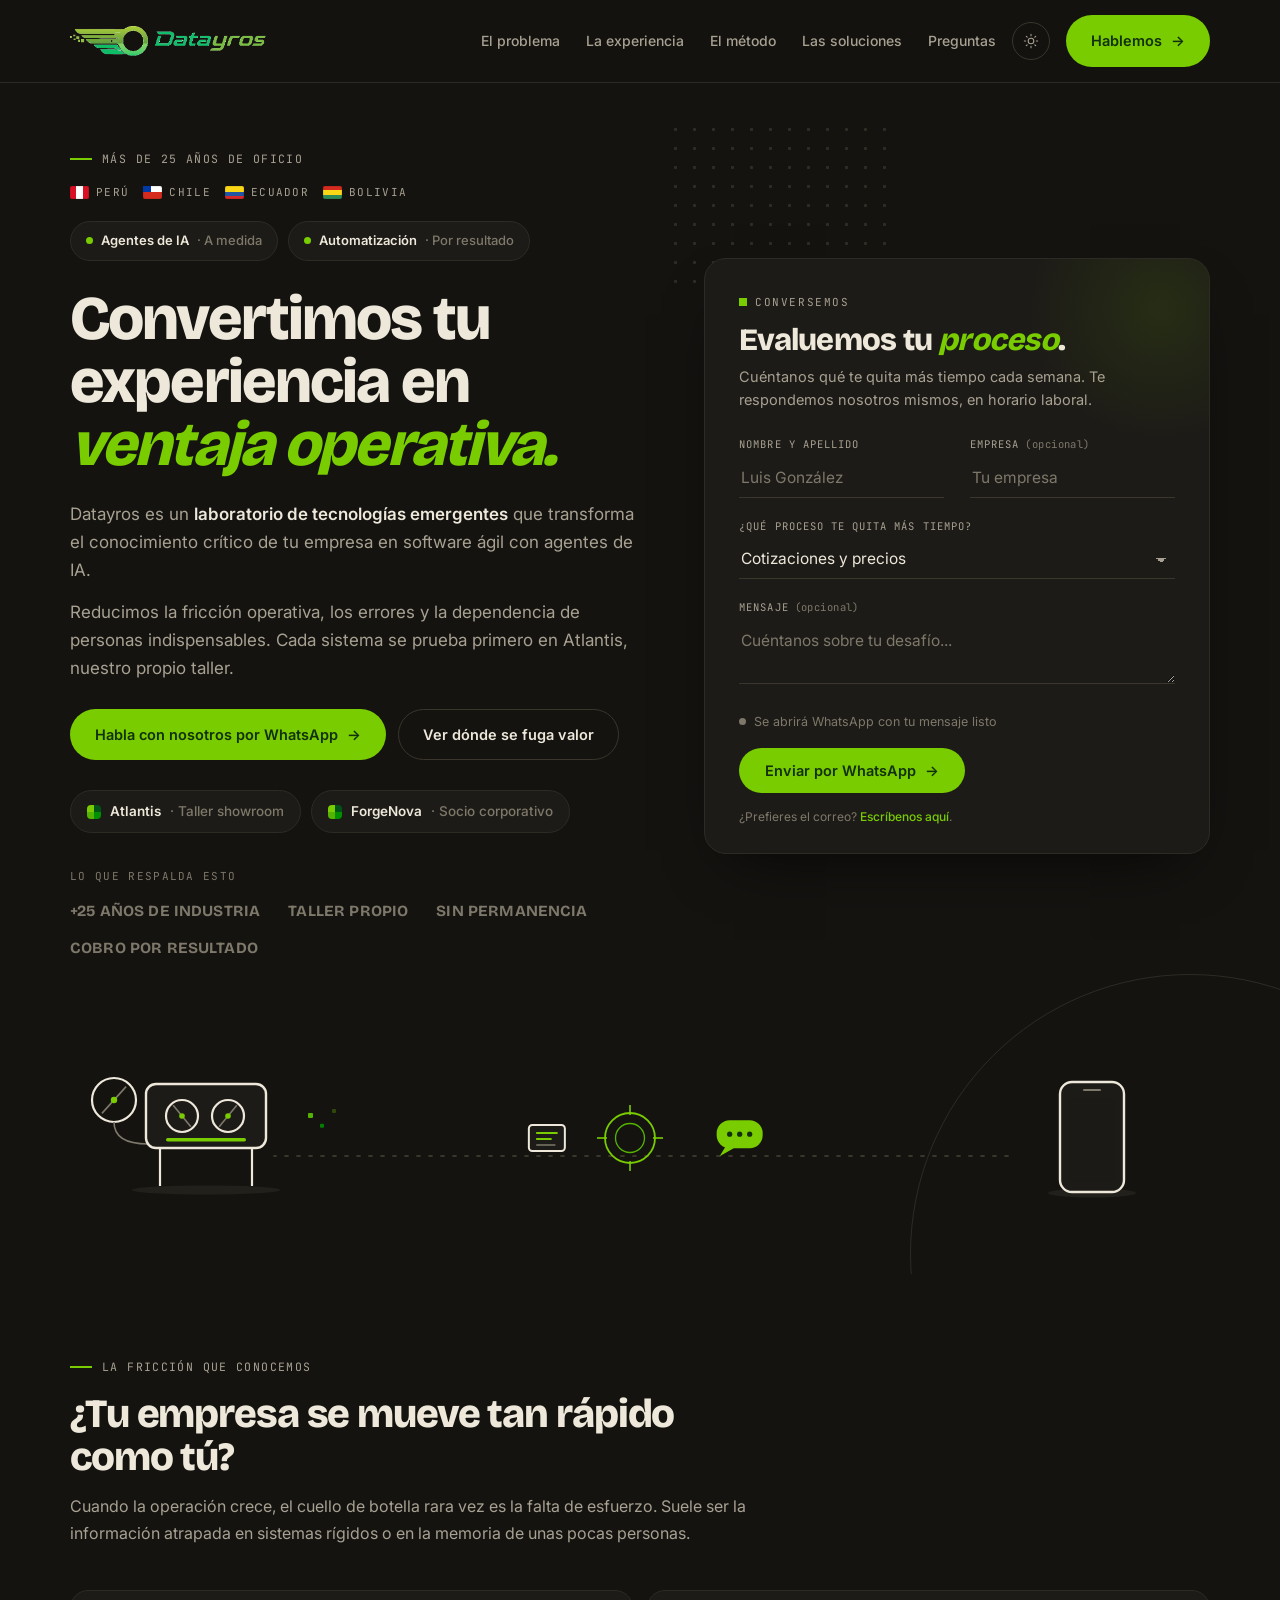
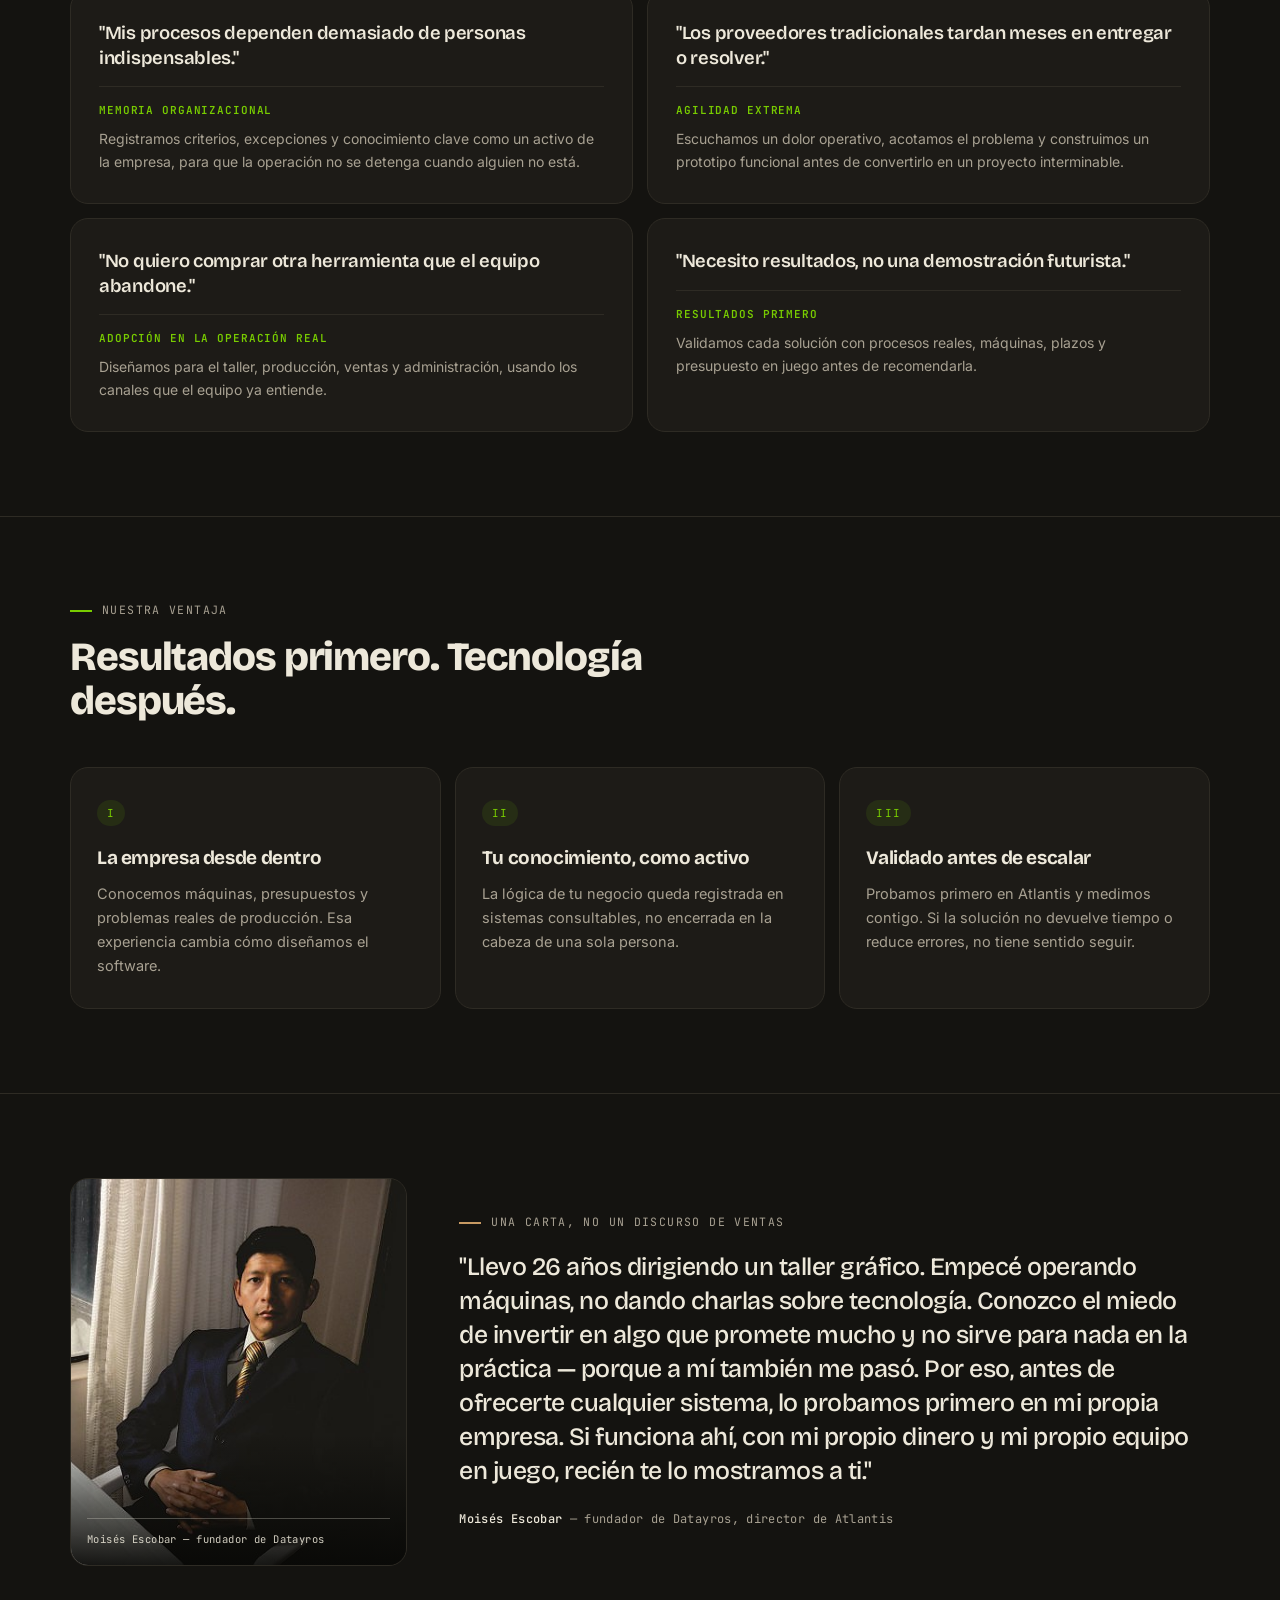
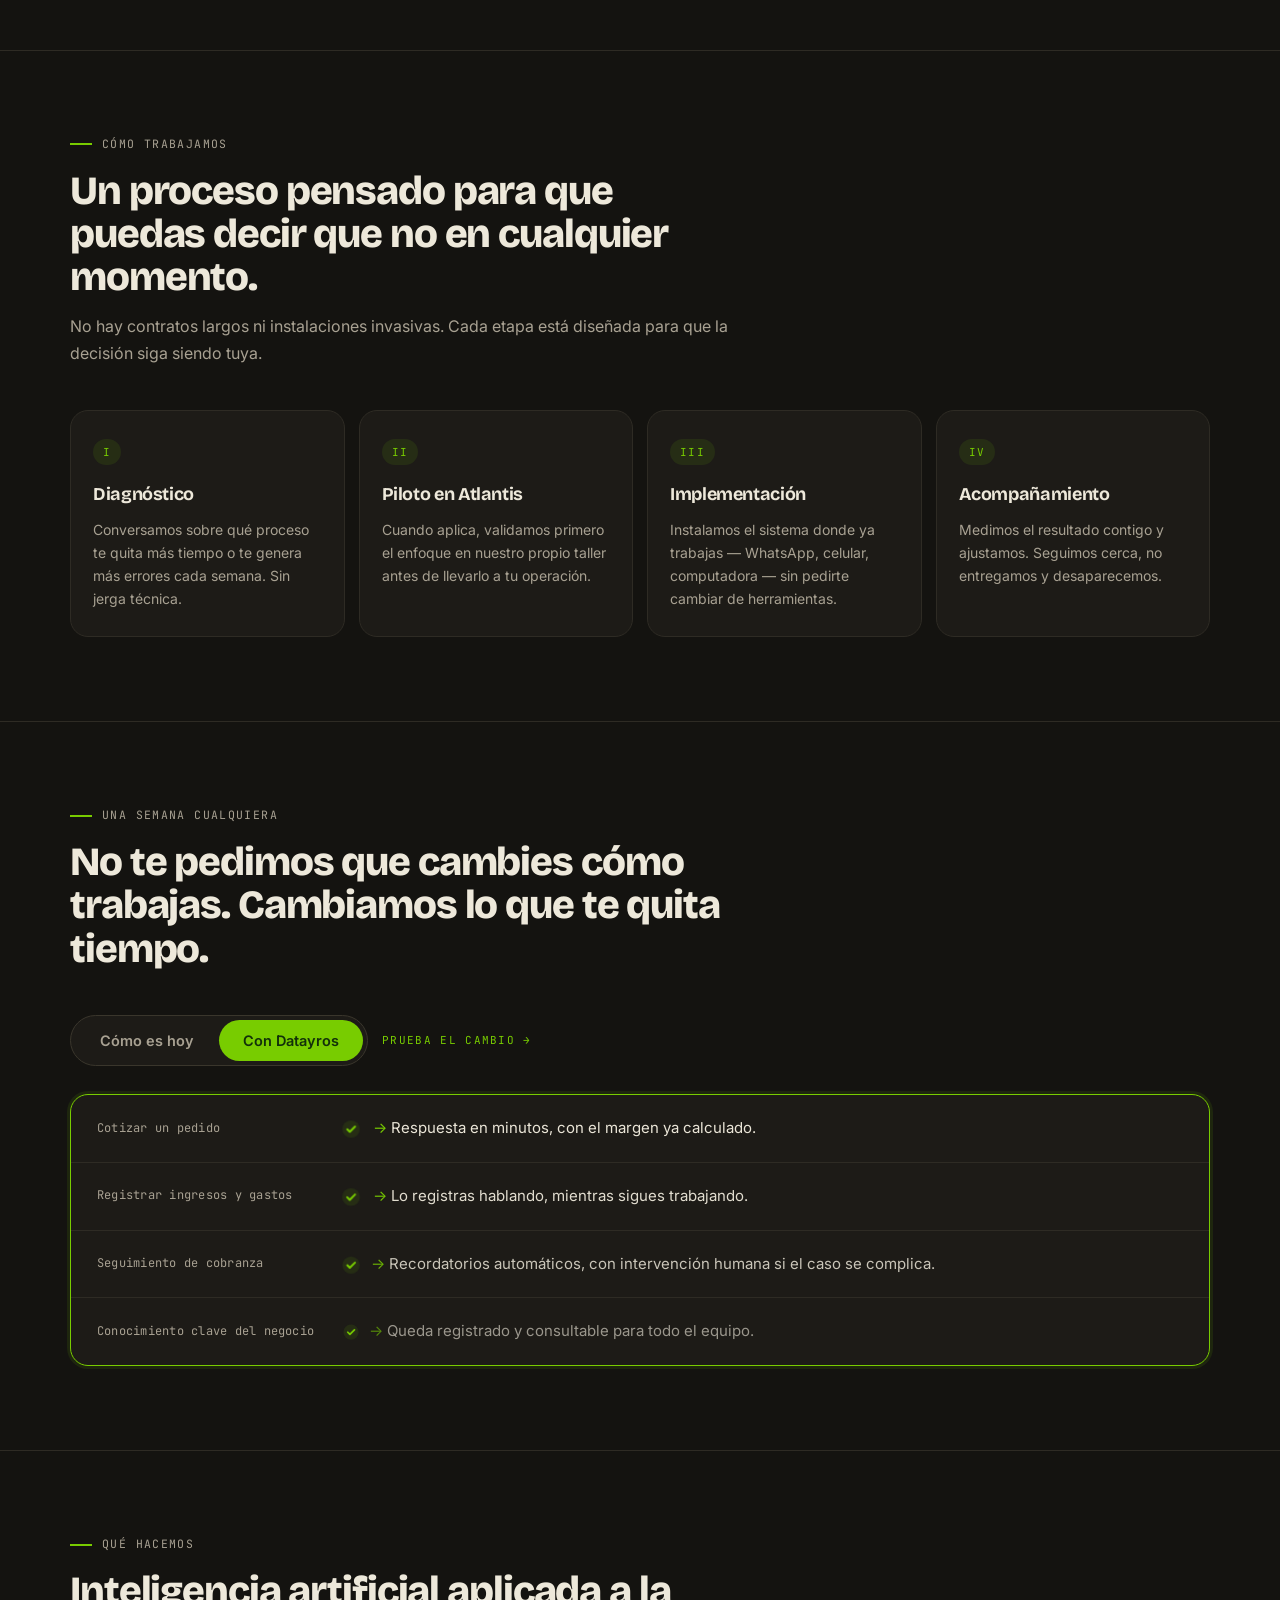
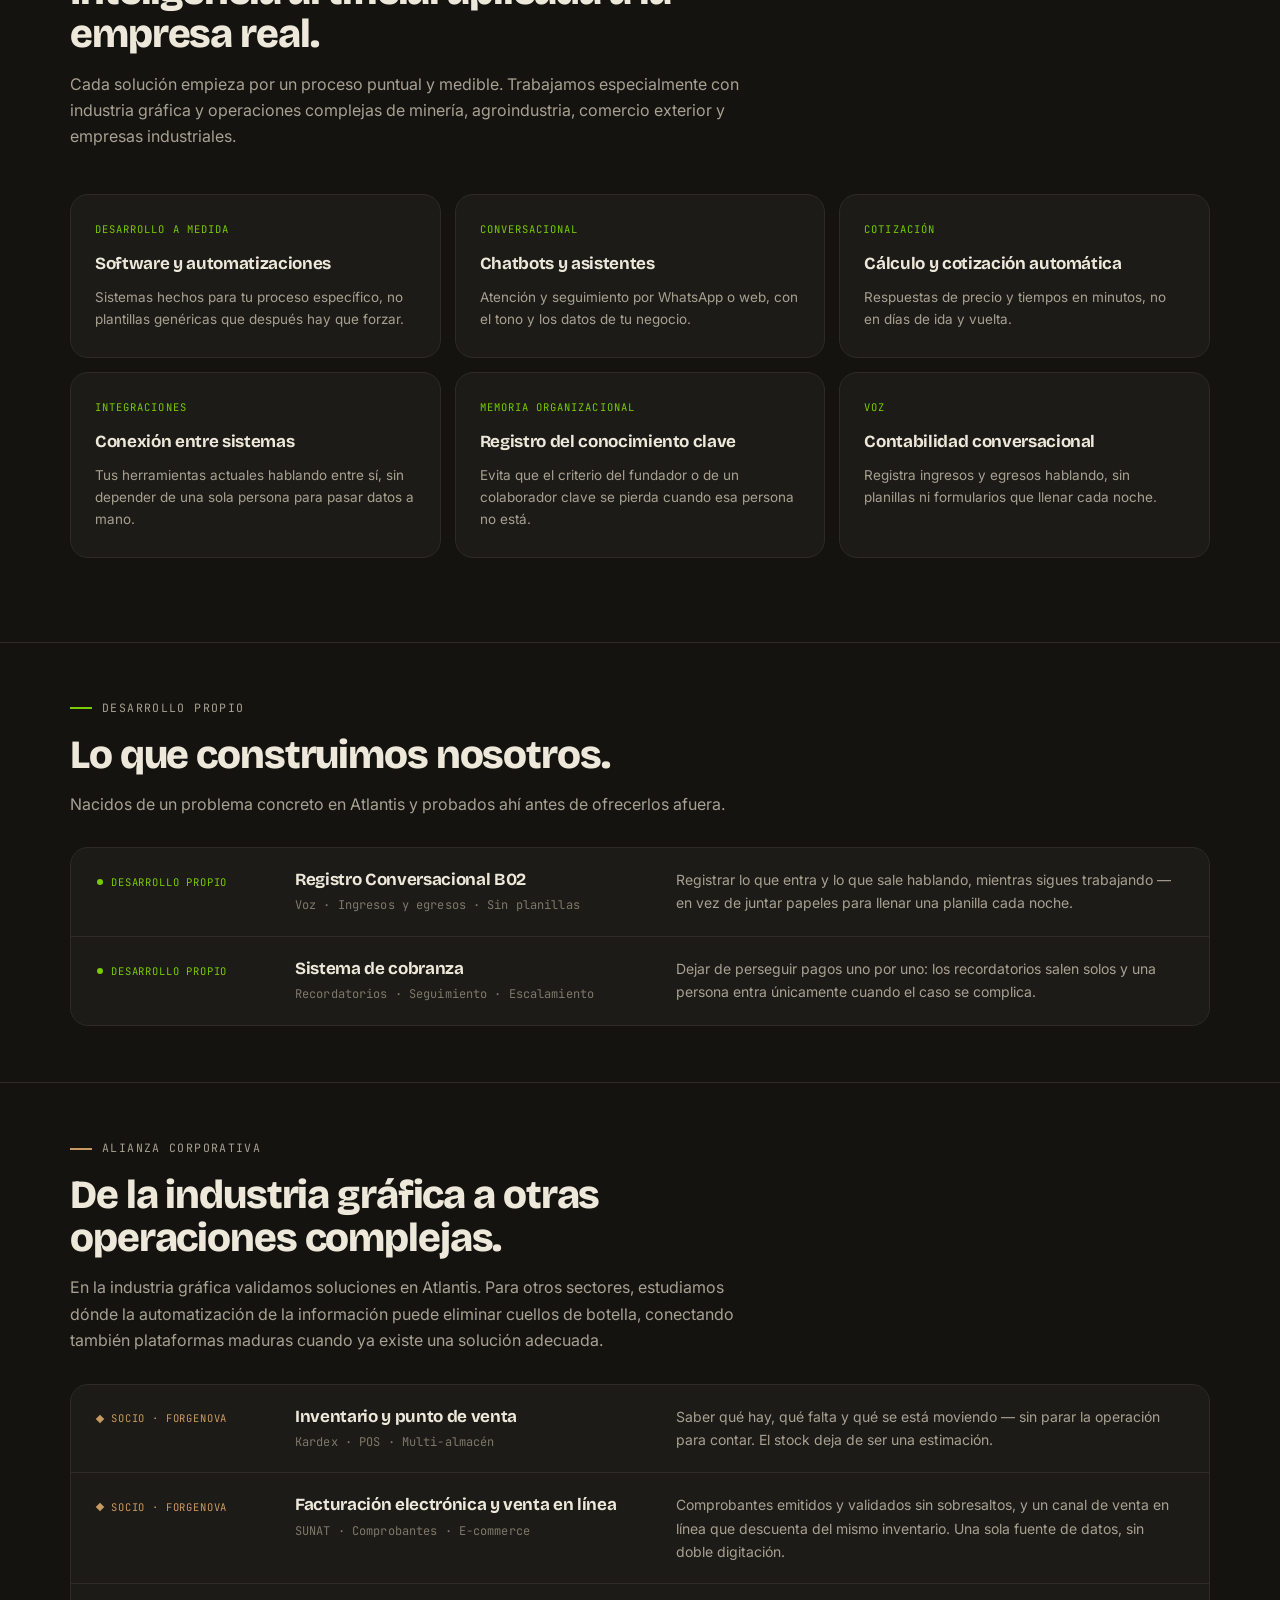
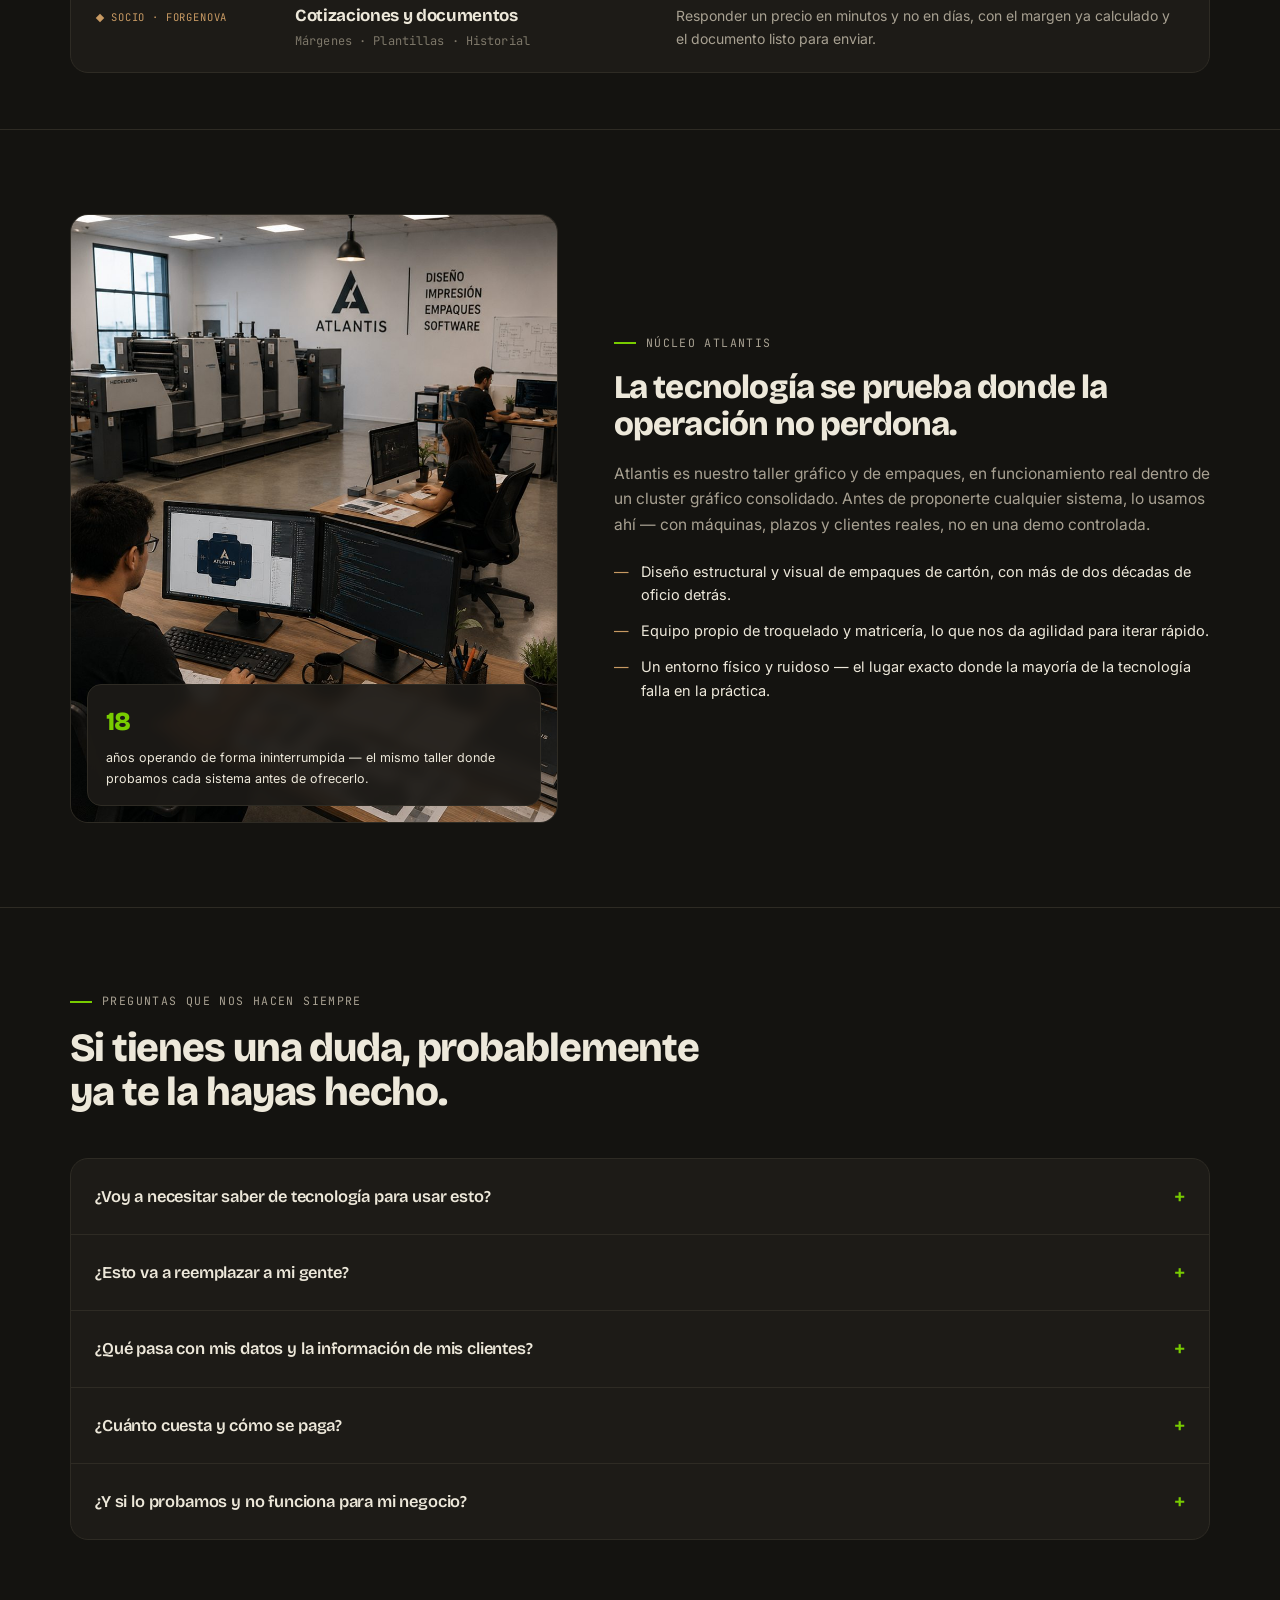
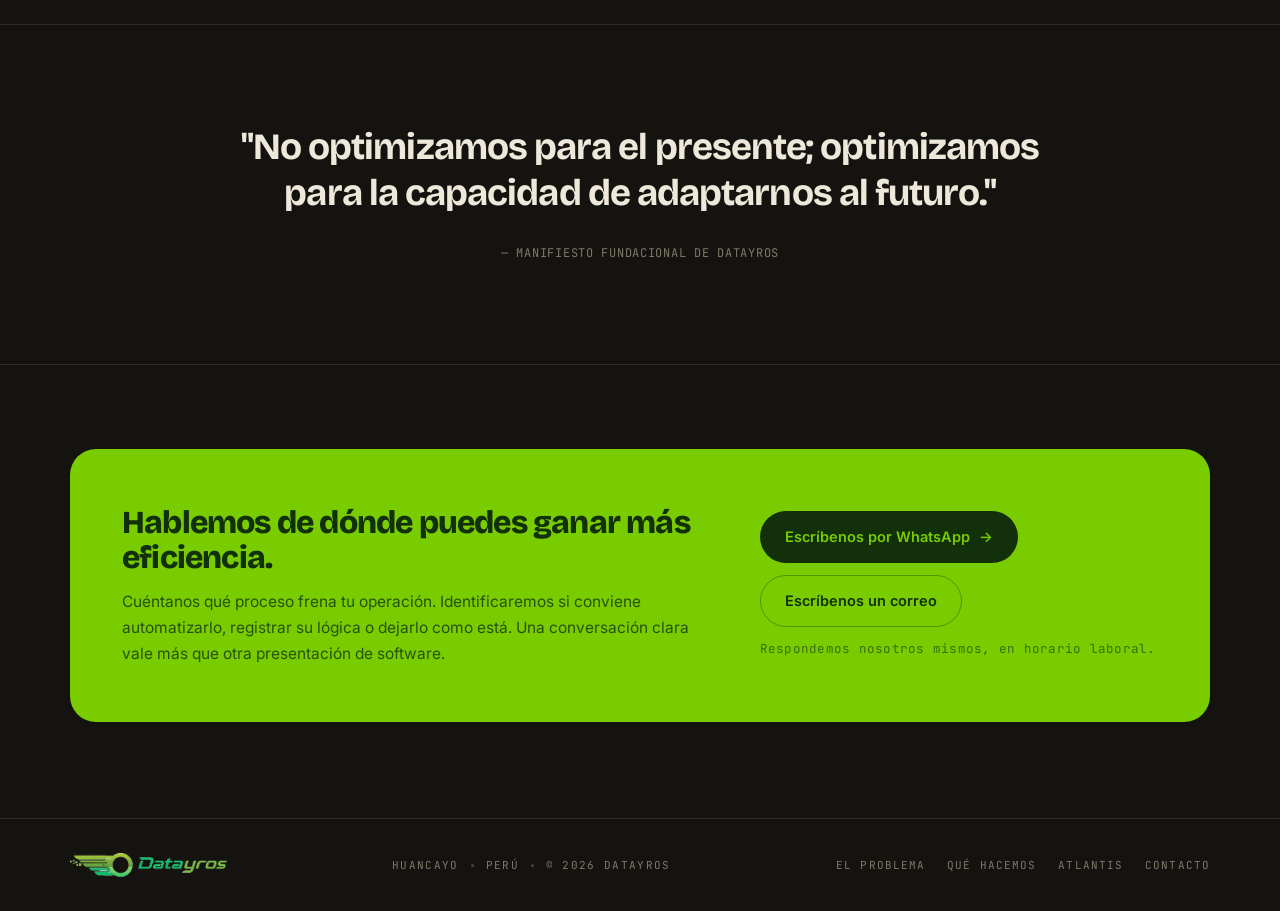
==== index.html @ cc4a09af "banderas" ====
<!DOCTYPE html>
<html lang="es">
<head>
<meta charset="utf-8">
<meta name="viewport" content="width=device-width, initial-scale=1">
<title>Datayros — Laboratorio de tecnologías emergentes</title>
<meta name="description" content="Datayros transforma la experiencia operativa de empresas industriales en software ágil con agentes de IA, probado primero en Atlantis.">
<!-- TODO: reemplaza https://datayros.com por tu dominio real (aquí, en robots.txt y en sitemap.xml). -->
<link rel="canonical" href="https://datayros.com/">

<!-- Open Graph — así se ve el enlace al compartirlo en WhatsApp, LinkedIn o X. -->
<meta property="og:type" content="website">
<meta property="og:site_name" content="Datayros">
<meta property="og:locale" content="es_PE">
<meta property="og:title" content="Datayros — Laboratorio de tecnologías emergentes">
<meta property="og:description" content="Convertimos la experiencia de tu empresa en sistemas ágiles que reducen fricción, errores y dependencia de personas indispensables.">
<meta property="og:url" content="https://datayros.com/">
<meta property="og:image" content="https://datayros.com/img/og-image.png">
<meta property="og:image:width" content="1200">
<meta property="og:image:height" content="630">
<meta property="og:image:alt" content="Datayros — laboratorio de tecnologías emergentes">
<meta name="twitter:card" content="summary_large_image">
<meta name="twitter:title" content="Datayros — Laboratorio de tecnologías emergentes">
<meta name="twitter:description" content="Automatizaciones y asistentes de IA que trabajan para ti. 26 años de experiencia en la industria detrás de cada sistema.">
<meta name="twitter:image" content="https://datayros.com/img/og-image.png">

<link rel="icon" href="/img/favicon.svg" type="image/svg+xml">
<meta name="theme-color" content="#FAFAF7">

<!-- El tema se decide ANTES de pintar para que no haya un parpadeo claro
     al entrar de noche. De 19:00 a 06:59 la página va en tinta; el visitante
     puede forzar el otro tema y su elección se recuerda. -->
<script>
(function(){
  // Marca que el JS está vivo. El CSS solo esconde los bloques que va a
  // revelar si existe esta clase, así que sin JS no se pierde nada.
  document.documentElement.classList.add('js');
  try{
    var saved = localStorage.getItem('dy-theme');
    var h = new Date().getHours();
    var theme = saved || ((h >= 19 || h < 7) ? 'night' : 'day');
    if(theme === 'night') document.documentElement.setAttribute('data-theme','night');
  }catch(e){}
})();
</script>

<link rel="preconnect" href="https://fonts.googleapis.com">
<link rel="preconnect" href="https://fonts.gstatic.com" crossorigin>
<link href="https://fonts.googleapis.com/css2?family=Bricolage+Grotesque:opsz,wght@12..96,400;12..96,500;12..96,600;12..96,700;12..96,800&family=Inter:wght@400;500;600;700&family=JetBrains+Mono:wght@400;500&display=swap" rel="stylesheet">
<link rel="stylesheet" href="/css/style.css">
</head>
<body>

<nav>
  <div class="nav-inner">
    <a href="#" class="logo" aria-label="Datayros — inicio">
      <img class="logo-day" src="/img/datayros-logo-h.png" alt="Datayros" width="711" height="109">
      <img class="logo-night" src="/img/datayros-logo-h-night.png" alt="Datayros" width="711" height="109">
    </a>
    <div class="nav-right">
      <div class="nav-links">
        <a href="#entendemos">El problema</a>
        <a href="#fundador">La experiencia</a>
        <a href="#metodo">El método</a>
        <a href="#servicios">Las soluciones</a>
        <a href="#preguntas">Preguntas</a>
      </div>
      <button class="theme-toggle" id="themeToggle" type="button" aria-label="Cambiar entre tema claro y oscuro">
        <svg class="i-moon" viewBox="0 0 24 24" fill="none" stroke="currentColor" stroke-width="1.6" stroke-linecap="round" stroke-linejoin="round" aria-hidden="true"><path d="M21 12.8A9 9 0 1 1 11.2 3a7 7 0 0 0 9.8 9.8z"/></svg>
        <svg class="i-sun" viewBox="0 0 24 24" fill="none" stroke="currentColor" stroke-width="1.6" stroke-linecap="round" stroke-linejoin="round" aria-hidden="true"><circle cx="12" cy="12" r="4.2"/><path d="M12 2v2M12 20v2M4.9 4.9l1.4 1.4M17.7 17.7l1.4 1.4M2 12h2M20 12h2M4.9 19.1l1.4-1.4M17.7 6.3l1.4-1.4"/></svg>
      </button>
      <a href="#conversemos" class="btn btn-primary">Hablemos <span class="arr">→</span></a>
    </div>
  </div>
  <div class="nav-progress" id="navProgress"></div>
</nav>

<header class="hero" id="conversemos">
  <div class="bg-dots" aria-hidden="true"></div>
  <div class="bg-ring" aria-hidden="true"></div>
  <div class="wrap hero-grid">

    <div class="hero-left">
      <div class="hero-eyebrow" data-fade>
        <span class="eyebrow">Más de 25 años de oficio</span>
        <div class="country-list" aria-label="Países donde trabajamos">
          <span class="country mono"><span class="flag flag-peru" aria-hidden="true"></span>Perú</span>
          <span class="country mono"><span class="flag flag-chile" aria-hidden="true"></span>Chile</span>
          <span class="country mono"><span class="flag flag-ecuador" aria-hidden="true"></span>Ecuador</span>
          <span class="country mono"><span class="flag flag-bolivia" aria-hidden="true"></span>Bolivia</span>
        </div>
      </div>

      <div class="service-badges" data-fade>
        <span class="service-badge"><i></i>Agentes de IA <span class="muted">· A medida</span></span>
        <span class="service-badge"><i></i>Automatización <span class="muted">· Por resultado</span></span>
      </div>

      <h1 data-fade>Convertimos tu experiencia en <span class="accent">ventaja operativa.</span></h1>

      <p class="lede" data-fade>Datayros es un <b>laboratorio de tecnologías emergentes</b> que transforma el conocimiento crítico de tu empresa en software ágil con agentes de IA.</p>
      <p class="lede" data-fade>Reducimos la fricción operativa, los errores y la dependencia de personas indispensables. Cada sistema se prueba primero en Atlantis, nuestro propio taller.</p>

      <div class="hero-ctas" data-fade>
        <a href="#" class="btn btn-primary" data-whatsapp>Habla con nosotros por WhatsApp <span class="arr">→</span></a>
        <a href="#entendemos" class="btn btn-ghost">Ver dónde se fuga valor</a>
      </div>

      <div class="partner-pills" data-fade>
        <span class="partner-pill"><span class="pp-mark" aria-hidden="true"></span>Atlantis <span class="muted">· Taller showroom</span></span>
        <span class="partner-pill"><span class="pp-mark" aria-hidden="true"></span>ForgeNova <span class="muted">· Socio corporativo</span></span>
      </div>

      <div data-fade>
        <div class="trust-label mono">Lo que respalda esto</div>
        <div class="trust-row">
          <span>+25 AÑOS DE INDUSTRIA</span>
          <span>TALLER PROPIO</span>
          <span>SIN PERMANENCIA</span>
          <span>COBRO POR RESULTADO</span>
        </div>
      </div>
    </div>

    <!-- Tarjeta de conversión: el equivalente de la ficha de trabajo, ahora
         como formulario. Al enviar se abre WhatsApp con el mensaje armado —
         no hay backend que mantener ni correos que se pierdan. -->
    <div class="form-card" data-fade-card>
      <div class="form-eyebrow">Conversemos</div>
      <h2 class="form-title">Evaluemos tu <span class="accent">proceso</span>.</h2>
      <p class="form-sub">Cuéntanos qué te quita más tiempo cada semana. Te respondemos nosotros mismos, en horario laboral.</p>

      <form id="contactForm" novalidate>
        <!-- Señuelo antispam: invisible para personas, irresistible para bots. -->
        <div class="hp-field" aria-hidden="true">
          <label>No llenes este campo<input type="text" name="website" tabindex="-1" autocomplete="off"></label>
        </div>

        <div class="row-2">
          <div class="field">
            <label for="fullName">Nombre y apellido</label>
            <input type="text" id="fullName" name="fullName" placeholder="Luis González" autocomplete="name" required>
          </div>
          <div class="field">
            <label for="company">Empresa <span class="opt">(opcional)</span></label>
            <input type="text" id="company" name="company" placeholder="Tu empresa" autocomplete="organization">
          </div>
        </div>

        <div class="field">
          <label for="category">¿Qué proceso te quita más tiempo?</label>
          <select id="category" name="category">
            <option>Cotizaciones y precios</option>
            <option>Cobranza y pagos</option>
            <option>Registro de ingresos y gastos</option>
            <option>Inventario y punto de venta</option>
            <option>Facturación electrónica</option>
            <option>Atención por WhatsApp</option>
            <option>Memoria del negocio</option>
            <option>Otro proceso</option>
          </select>
        </div>

        <div class="field">
          <label for="message">Mensaje <span class="opt">(opcional)</span></label>
          <textarea id="message" name="message" rows="2" placeholder="Cuéntanos sobre tu desafío..."></textarea>
        </div>

        <div class="form-footer">
          <span class="form-status" id="formStatus">Se abrirá WhatsApp con tu mensaje listo</span>
          <button type="submit" class="submit-btn" id="submitBtn">Enviar por WhatsApp <span class="arr">→</span></button>
        </div>
      </form>

      <p class="form-note">¿Prefieres el correo? <a href="#" data-email>Escríbenos aquí</a>.
        <noscript>O directo por WhatsApp: <a href="https://wa.me/51933137048">wa.me/51933137048</a>.</noscript>
      </p>
    </div>

  </div>

  <!-- Escena de la línea: la historia del texto, contada en dibujo.
       La prensa (26 años de oficio) imprime una hoja; la hoja viaja, cruza
       la marca de registro y se convierte en un mensaje verde que llega solo
       al teléfono — el agente trabajando para ti. Sin una sola palabra.
       Es SVG puro: pesa casi nada y toma los colores del tema activo.
       Sin JavaScript queda el cuadro compuesto (hoja en camino, mensaje
       entregado); con GSAP, el ciclo corre en bucle lento. -->
  <div class="wrap">
    <div class="line-scene" id="lineScene" data-fade aria-hidden="true">
      <svg viewBox="0 0 1140 172" fill="none" xmlns="http://www.w3.org/2000/svg">

        <!-- sombras de apoyo -->
        <ellipse class="sc-shadow" cx="136" cy="164" rx="74" ry="4.5"/>
        <ellipse class="sc-shadow" cx="1022" cy="167" rx="44" ry="4.5"/>

        <!-- bobina de papel -->
        <circle class="sc-ink" cx="44" cy="74" r="22" stroke-width="2.2"/>
        <g id="sceneSpokeRoll"><line class="sc-mid" x1="44" y1="56" x2="44" y2="92" stroke-width="1.6"/></g>
        <circle class="sc-accf" cx="44" cy="74" r="3.2"/>
        <path class="sc-mid" d="M44 96 C 44 116, 66 118, 78 118" stroke-width="1.6"/>

        <!-- prensa -->
        <line class="sc-ink" x1="90" y1="122" x2="90" y2="160" stroke-width="2.2"/>
        <line class="sc-ink" x1="182" y1="122" x2="182" y2="160" stroke-width="2.2"/>
        <rect class="sc-ink sc-card" x="76" y="58" width="120" height="64" rx="10" stroke-width="2.4"/>
        <circle class="sc-ink" cx="112" cy="90" r="16" stroke-width="2.2"/>
        <g id="sceneSpokeA"><line class="sc-mid" x1="112" y1="76" x2="112" y2="104" stroke-width="1.6"/></g>
        <circle class="sc-accf" cx="112" cy="90" r="2.8"/>
        <circle class="sc-ink" cx="158" cy="90" r="16" stroke-width="2.2"/>
        <g id="sceneSpokeB"><line class="sc-mid" x1="158" y1="76" x2="158" y2="104" stroke-width="1.6"/></g>
        <circle class="sc-accf" cx="158" cy="90" r="2.8"/>
        <rect class="sc-accf" x="96" y="112" width="80" height="3.5" rx="1.75"/>

        <!-- banda transportadora -->
        <line id="sceneBelt" class="sc-line" x1="204" y1="130" x2="940" y2="130"
              stroke-width="1.8" stroke-dasharray="3 9" stroke-linecap="round"/>

        <!-- píxeles que se desprenden (la estela del logo) -->
        <rect id="scenePx1" x="238" y="94" width="5" height="5" rx="1" fill="#54B400"/>
        <rect id="scenePx2" x="262" y="84" width="4" height="4" rx="1" fill="#78CC00"/>
        <rect id="scenePx3" x="250" y="106" width="4" height="4" rx="1" fill="#009000"/>

        <!-- hoja impresa: viaja de la prensa a la marca de registro -->
        <g id="sceneSheet" transform="translate(380,112)">
          <rect class="sc-ink sc-card" x="-18" y="-13" width="36" height="26" rx="3.5" stroke-width="2"/>
          <line class="sc-acc" x1="-10" y1="-5" x2="10" y2="-5" stroke-width="2" stroke-linecap="round"/>
          <line class="sc-acc" x1="-10" y1="1" x2="4" y2="1" stroke-width="2" stroke-linecap="round"/>
          <line class="sc-mid" x1="-10" y1="7" x2="8" y2="7" stroke-width="1.6" stroke-linecap="round"/>
        </g>

        <!-- marca de registro: el punto donde el papel se vuelve dato -->
        <g id="sceneRing">
          <circle class="sc-acc" cx="560" cy="112" r="25" stroke-width="1.8"/>
          <circle cx="560" cy="112" r="14.5" stroke="#54B400" stroke-width="1.3"/>
          <line class="sc-acc" x1="560" y1="79" x2="560" y2="89" stroke-width="1.6"/>
          <line class="sc-acc" x1="560" y1="135" x2="560" y2="145" stroke-width="1.6"/>
          <line class="sc-acc" x1="527" y1="112" x2="537" y2="112" stroke-width="1.6"/>
          <line class="sc-acc" x1="583" y1="112" x2="593" y2="112" stroke-width="1.6"/>
        </g>

        <!-- mensaje: nace en la marca y llega al teléfono -->
        <g id="sceneBubble" transform="translate(830,104)">
          <rect class="sc-accf" x="-23" y="-14" width="46" height="28" rx="13"/>
          <path class="sc-accf" d="M-14 12 L-20 22 L-6 14 Z"/>
          <circle class="sc-onacc" cx="-10" cy="0" r="2.6"/>
          <circle class="sc-onacc" cx="0" cy="0" r="2.6"/>
          <circle class="sc-onacc" cx="10" cy="0" r="2.6"/>
        </g>

        <!-- teléfono -->
        <rect class="sc-ink sc-card" x="990" y="56" width="64" height="110" rx="12" stroke-width="2.4"/>
        <rect class="sc-paper2" x="999" y="72" width="46" height="84" rx="6"/>
        <line class="sc-mid" x1="1014" y1="64" x2="1030" y2="64" stroke-width="2" stroke-linecap="round"/>
        <g id="sceneCheck">
          <circle class="sc-dim" cx="1022" cy="134" r="12"/>
          <path class="sc-acc" d="M1016 134 l4.5 4.5 L1029 129" stroke-width="2.2" stroke-linecap="round" stroke-linejoin="round"/>
        </g>

      </svg>
    </div>
  </div>
</header>

<section id="entendemos">
  <div class="wrap">
    <div class="section-head reveal">
      <div class="eyebrow">La fricción que conocemos</div>
      <h2>¿Tu empresa se mueve tan rápido como tú?</h2>
      <p>Cuando la operación crece, el cuello de botella rara vez es la falta de esfuerzo. Suele ser la información atrapada en sistemas rígidos o en la memoria de unas pocas personas.</p>
    </div>
    <div class="mirror-grid reveal" data-stagger>
      <div class="mirror-card">
        <p class="mirror-quote">"Mis procesos dependen demasiado de personas indispensables."</p>
        <div class="mirror-reply"><b>Memoria organizacional</b>Registramos criterios, excepciones y conocimiento clave como un activo de la empresa, para que la operación no se detenga cuando alguien no está.</div>
      </div>
      <div class="mirror-card">
        <p class="mirror-quote">"Los proveedores tradicionales tardan meses en entregar o resolver."</p>
        <div class="mirror-reply"><b>Agilidad extrema</b>Escuchamos un dolor operativo, acotamos el problema y construimos un prototipo funcional antes de convertirlo en un proyecto interminable.</div>
      </div>
      <div class="mirror-card">
        <p class="mirror-quote">"No quiero comprar otra herramienta que el equipo abandone."</p>
        <div class="mirror-reply"><b>Adopción en la operación real</b>Diseñamos para el taller, producción, ventas y administración, usando los canales que el equipo ya entiende.</div>
      </div>
      <div class="mirror-card">
        <p class="mirror-quote">"Necesito resultados, no una demostración futurista."</p>
        <div class="mirror-reply"><b>Resultados primero</b>Validamos cada solución con procesos reales, máquinas, plazos y presupuesto en juego antes de recomendarla.</div>
      </div>
    </div>
  </div>
</section>

<section id="confianza">
  <div class="wrap">
    <div class="section-head reveal">
      <div class="eyebrow">Nuestra ventaja</div>
      <h2>Resultados primero. Tecnología después.</h2>
    </div>
    <div class="pillars reveal" data-stagger>
      <div class="pillar">
        <div class="num">I</div>
        <h3>La empresa desde dentro</h3>
        <p>Conocemos máquinas, presupuestos y problemas reales de producción. Esa experiencia cambia cómo diseñamos el software.</p>
      </div>
      <div class="pillar">
        <div class="num">II</div>
        <h3>Tu conocimiento, como activo</h3>
        <p>La lógica de tu negocio queda registrada en sistemas consultables, no encerrada en la cabeza de una sola persona.</p>
      </div>
      <div class="pillar">
        <div class="num">III</div>
        <h3>Validado antes de escalar</h3>
        <p>Probamos primero en Atlantis y medimos contigo. Si la solución no devuelve tiempo o reduce errores, no tiene sentido seguir.</p>
      </div>
    </div>
  </div>
</section>

<section id="fundador">
  <div class="wrap founder reveal">
    <div class="founder-mark">
      <!-- Las iniciales quedan debajo de la foto como respaldo: si el archivo
           falta o falla al cargar, main.js retira la imagen y vuelven a verse. -->
      <span class="founder-initials">M.E.</span>
      <img class="founder-photo" src="/img/moises-escobar.jpg"
           alt="Moisés Escobar, fundador de Datayros"
           loading="lazy" decoding="async">
      <div class="founder-tag">Moisés Escobar — fundador de Datayros</div>
    </div>
    <div>
      <div class="eyebrow umber">Una carta, no un discurso de ventas</div>
      <blockquote>"Llevo 26 años dirigiendo un taller gráfico. Empecé operando máquinas, no dando charlas sobre tecnología. Conozco el miedo de invertir en algo que promete mucho y no sirve para nada en la práctica — porque a mí también me pasó. Por eso, antes de ofrecerte cualquier sistema, lo probamos primero en mi propia empresa. Si funciona ahí, con mi propio dinero y mi propio equipo en juego, recién te lo mostramos a ti."</blockquote>
      <cite><span>Moisés Escobar</span> — fundador de Datayros, director de Atlantis</cite>
    </div>
  </div>
</section>

<section id="metodo">
  <div class="wrap">
    <div class="section-head reveal">
      <div class="eyebrow">Cómo trabajamos</div>
      <h2>Un proceso pensado para que puedas decir que no en cualquier momento.</h2>
      <p>No hay contratos largos ni instalaciones invasivas. Cada etapa está diseñada para que la decisión siga siendo tuya.</p>
    </div>
    <div class="method-row reveal" data-stagger>
      <div class="method-step">
        <div class="idx">I</div>
        <h4>Diagnóstico</h4>
        <p>Conversamos sobre qué proceso te quita más tiempo o te genera más errores cada semana. Sin jerga técnica.</p>
      </div>
      <div class="method-step">
        <div class="idx">II</div>
        <h4>Piloto en Atlantis</h4>
        <p>Cuando aplica, validamos primero el enfoque en nuestro propio taller antes de llevarlo a tu operación.</p>
      </div>
      <div class="method-step">
        <div class="idx">III</div>
        <h4>Implementación</h4>
        <p>Instalamos el sistema donde ya trabajas — WhatsApp, celular, computadora — sin pedirte cambiar de herramientas.</p>
      </div>
      <div class="method-step">
        <div class="idx">IV</div>
        <h4>Acompañamiento</h4>
        <p>Medimos el resultado contigo y ajustamos. Seguimos cerca, no entregamos y desaparecemos.</p>
      </div>
    </div>
  </div>
</section>

<section id="cambia">
  <div class="wrap reveal" style="position:relative;">
    <div class="section-head">
      <div class="eyebrow">Una semana cualquiera</div>
      <h2>No te pedimos que cambies cómo trabajas. Cambiamos lo que te quita tiempo.</h2>
    </div>
    <input type="checkbox" id="compareToggle" class="compare-toggle-input"
           aria-label="Ver la semana con Datayros">
    <!-- Control segmentado: los dos estados SON el botón. La píldora verde
         se desliza al lado activo. main.js le añade una demostración
         automática al entrar en pantalla y un brillo de invitación que se
         apaga para siempre con el primer toque. -->
    <div class="compare-ctrl">
      <label for="compareToggle" class="compare-seg" id="compareSeg">
        <span class="seg-thumb" aria-hidden="true"></span>
        <span class="seg seg-off">Cómo es hoy</span>
        <span class="seg seg-on">Con Datayros</span>
      </label>
      <span class="seg-hint mono" id="segHint" aria-hidden="true">Prueba el cambio →</span>
    </div>
    <div class="compare-wrap">
      <div class="compare-grid">
        <div class="compare-row">
          <div class="task">Cotizar un pedido</div>
          <div class="state-cell"><span class="st-ico" aria-hidden="true"><svg class="ico-clock" viewBox="0 0 20 20" fill="none"><circle cx="10" cy="10" r="7.2" class="sc-mid" stroke-width="1.7"/><path d="M10 6.2 V10 l2.6 1.8" class="sc-mid" stroke-width="1.7" stroke-linecap="round" stroke-linejoin="round"/></svg><svg class="ico-check" viewBox="0 0 20 20" fill="none"><circle cx="10" cy="10" r="8.4" class="sc-dim"/><path d="M6.4 10.2 l2.4 2.4 L13.8 7.6" class="sc-acc" stroke-width="1.9" stroke-linecap="round" stroke-linejoin="round"/></svg></span><div class="state-txt"><span class="state-before">20 a 30 minutos por cliente, cálculos hechos a mano.</span><span class="state-after">Respuesta en minutos, con el margen ya calculado.</span></div></div>
        </div>
        <div class="compare-row">
          <div class="task">Registrar ingresos y gastos</div>
          <div class="state-cell"><span class="st-ico" aria-hidden="true"><svg class="ico-clock" viewBox="0 0 20 20" fill="none"><circle cx="10" cy="10" r="7.2" class="sc-mid" stroke-width="1.7"/><path d="M10 6.2 V10 l2.6 1.8" class="sc-mid" stroke-width="1.7" stroke-linecap="round" stroke-linejoin="round"/></svg><svg class="ico-check" viewBox="0 0 20 20" fill="none"><circle cx="10" cy="10" r="8.4" class="sc-dim"/><path d="M6.4 10.2 l2.4 2.4 L13.8 7.6" class="sc-acc" stroke-width="1.9" stroke-linecap="round" stroke-linejoin="round"/></svg></span><div class="state-txt"><span class="state-before">Anotar todo al final del día, con riesgo de olvidar algo.</span><span class="state-after">Lo registras hablando, mientras sigues trabajando.</span></div></div>
        </div>
        <div class="compare-row">
          <div class="task">Seguimiento de cobranza</div>
          <div class="state-cell"><span class="st-ico" aria-hidden="true"><svg class="ico-clock" viewBox="0 0 20 20" fill="none"><circle cx="10" cy="10" r="7.2" class="sc-mid" stroke-width="1.7"/><path d="M10 6.2 V10 l2.6 1.8" class="sc-mid" stroke-width="1.7" stroke-linecap="round" stroke-linejoin="round"/></svg><svg class="ico-check" viewBox="0 0 20 20" fill="none"><circle cx="10" cy="10" r="8.4" class="sc-dim"/><path d="M6.4 10.2 l2.4 2.4 L13.8 7.6" class="sc-acc" stroke-width="1.9" stroke-linecap="round" stroke-linejoin="round"/></svg></span><div class="state-txt"><span class="state-before">Llamadas repetidas y seguimiento manual, cliente por cliente.</span><span class="state-after">Recordatorios automáticos, con intervención humana si el caso se complica.</span></div></div>
        </div>
        <div class="compare-row">
          <div class="task">Conocimiento clave del negocio</div>
          <div class="state-cell"><span class="st-ico" aria-hidden="true"><svg class="ico-clock" viewBox="0 0 20 20" fill="none"><circle cx="10" cy="10" r="7.2" class="sc-mid" stroke-width="1.7"/><path d="M10 6.2 V10 l2.6 1.8" class="sc-mid" stroke-width="1.7" stroke-linecap="round" stroke-linejoin="round"/></svg><svg class="ico-check" viewBox="0 0 20 20" fill="none"><circle cx="10" cy="10" r="8.4" class="sc-dim"/><path d="M6.4 10.2 l2.4 2.4 L13.8 7.6" class="sc-acc" stroke-width="1.9" stroke-linecap="round" stroke-linejoin="round"/></svg></span><div class="state-txt"><span class="state-before">Vive solo en la cabeza del dueño o de una persona clave.</span><span class="state-after">Queda registrado y consultable para todo el equipo.</span></div></div>
        </div>
      </div>
    </div>
  </div>
</section>

<section id="servicios">
  <div class="wrap">
    <div class="section-head reveal">
      <div class="eyebrow">Qué hacemos</div>
      <h2>Inteligencia artificial aplicada a la empresa real.</h2>
      <p>Cada solución empieza por un proceso puntual y medible. Trabajamos especialmente con industria gráfica y operaciones complejas de minería, agroindustria, comercio exterior y empresas industriales.</p>
    </div>
    <div class="services reveal" data-stagger>
      <div class="service">
        <div class="tag">Desarrollo a medida</div>
        <h4>Software y automatizaciones</h4>
        <p>Sistemas hechos para tu proceso específico, no plantillas genéricas que después hay que forzar.</p>
      </div>
      <div class="service">
        <div class="tag">Conversacional</div>
        <h4>Chatbots y asistentes</h4>
        <p>Atención y seguimiento por WhatsApp o web, con el tono y los datos de tu negocio.</p>
      </div>
      <div class="service">
        <div class="tag">Cotización</div>
        <h4>Cálculo y cotización automática</h4>
        <p>Respuestas de precio y tiempos en minutos, no en días de ida y vuelta.</p>
      </div>
      <div class="service">
        <div class="tag">Integraciones</div>
        <h4>Conexión entre sistemas</h4>
        <p>Tus herramientas actuales hablando entre sí, sin depender de una sola persona para pasar datos a mano.</p>
      </div>
      <div class="service">
        <div class="tag">Memoria organizacional</div>
        <h4>Registro del conocimiento clave</h4>
        <p>Evita que el criterio del fundador o de un colaborador clave se pierda cuando esa persona no está.</p>
      </div>
      <div class="service">
        <div class="tag">Voz</div>
        <h4>Contabilidad conversacional</h4>
        <p>Registra ingresos y egresos hablando, sin planillas ni formularios que llenar cada noche.</p>
      </div>
    </div>
  </div>
</section>

<section id="productos" class="section-tight">
  <div class="wrap">
    <div class="section-head tight reveal">
      <div class="eyebrow">Desarrollo propio</div>
      <h2>Lo que construimos nosotros.</h2>
      <p>Nacidos de un problema concreto en Atlantis y probados ahí antes de ofrecerlos afuera.</p>
    </div>
    <div class="stock reveal" data-stagger>

      <article class="stock-item">
        <span class="stock-own">Desarrollo propio</span>
        <div class="stock-id">
          <h3>Registro Conversacional B02</h3>
          <p class="stock-tags">Voz · Ingresos y egresos · Sin planillas</p>
        </div>
        <p>Registrar lo que entra y lo que sale hablando, mientras sigues trabajando — en vez de juntar papeles para llenar una planilla cada noche.</p>
      </article>

      <article class="stock-item">
        <span class="stock-own">Desarrollo propio</span>
        <div class="stock-id">
          <h3>Sistema de cobranza</h3>
          <p class="stock-tags">Recordatorios · Seguimiento · Escalamiento</p>
        </div>
        <p>Dejar de perseguir pagos uno por uno: los recordatorios salen solos y una persona entra únicamente cuando el caso se complica.</p>
      </article>

    </div>
  </div>
</section>

<section id="alianza" class="section-tight">
  <div class="wrap">
    <div class="section-head tight reveal">
      <div class="eyebrow umber">Alianza corporativa</div>
      <h2>De la industria gráfica a otras operaciones complejas.</h2>
      <!-- TODO: ajusta esta frase al reparto real de la alianza. -->
      <p>En la industria gráfica validamos soluciones en Atlantis. Para otros sectores, estudiamos dónde la automatización de la información puede eliminar cuellos de botella, conectando también plataformas maduras cuando ya existe una solución adecuada.</p>
    </div>
    <div class="stock reveal" data-stagger>

      <article class="stock-item">
        <span class="stock-partner">Socio · ForgeNova</span>
        <div class="stock-id">
          <h3>Inventario y punto de venta</h3>
          <p class="stock-tags">Kardex · POS · Multi-almacén</p>
        </div>
        <p>Saber qué hay, qué falta y qué se está moviendo — sin parar la operación para contar. El stock deja de ser una estimación.</p>
      </article>

      <article class="stock-item">
        <span class="stock-partner">Socio · ForgeNova</span>
        <div class="stock-id">
          <h3>Facturación electrónica y venta en línea</h3>
          <p class="stock-tags">SUNAT · Comprobantes · E-commerce</p>
        </div>
        <p>Comprobantes emitidos y validados sin sobresaltos, y un canal de venta en línea que descuenta del mismo inventario. Una sola fuente de datos, sin doble digitación.</p>
      </article>

      <article class="stock-item">
        <span class="stock-partner">Socio · ForgeNova</span>
        <div class="stock-id">
          <h3>Cotizaciones y documentos</h3>
          <p class="stock-tags">Márgenes · Plantillas · Historial</p>
        </div>
        <p>Responder un precio en minutos y no en días, con el margen ya calculado y el documento listo para enviar.</p>
      </article>

    </div>
  </div>
</section>

<section id="atlantis">
  <div class="wrap showroom reveal">
    <div class="showroom-visual">
      <!-- Si la foto falta o falla, main.js la retira y vuelven las rayas
           diagonales que ocupaban este marco antes. -->
      <img class="showroom-photo" src="/img/atlantis-taller.jpg"
           alt="Interior del taller Atlantis: prensa Heidelberg al fondo y puestos de trabajo con diseño de troqueles y desarrollo de software"
           loading="lazy" decoding="async">
      <div class="showroom-badge">
        <span class="b-num" data-count-to="18">18</span>
        años operando de forma ininterrumpida — el mismo taller donde probamos cada sistema antes de ofrecerlo.
      </div>
    </div>
    <div>
      <div class="eyebrow">Núcleo Atlantis</div>
      <h2>La tecnología se prueba donde la operación no perdona.</h2>
      <p>Atlantis es nuestro taller gráfico y de empaques, en funcionamiento real dentro de un cluster gráfico consolidado. Antes de proponerte cualquier sistema, lo usamos ahí — con máquinas, plazos y clientes reales, no en una demo controlada.</p>
      <ul class="showroom-list">
        <li>Diseño estructural y visual de empaques de cartón, con más de dos décadas de oficio detrás.</li>
        <li>Equipo propio de troquelado y matricería, lo que nos da agilidad para iterar rápido.</li>
        <li>Un entorno físico y ruidoso — el lugar exacto donde la mayoría de la tecnología falla en la práctica.</li>
      </ul>
    </div>
  </div>
</section>

<section id="preguntas">
  <div class="wrap">
    <div class="section-head reveal">
      <div class="eyebrow">Preguntas que nos hacen siempre</div>
      <h2>Si tienes una duda, probablemente ya te la hayas hecho.</h2>
    </div>
    <div class="faq-list reveal">
      <details class="faq-item">
        <summary>¿Voy a necesitar saber de tecnología para usar esto?<span class="plus">+</span></summary>
        <div class="faq-a">No. Todo funciona por WhatsApp o conversación normal. Si tu equipo sabe escribir un mensaje, sabe usar el sistema.</div>
      </details>
      <details class="faq-item">
        <summary>¿Esto va a reemplazar a mi gente?<span class="plus">+</span></summary>
        <div class="faq-a">No es el objetivo ni la forma en que lo construimos. Cada sistema está pensado para quitar tareas repetitivas, no personas — y lo probamos primero con nuestro propio equipo en Atlantis, antes de llevarlo a otro lado.</div>
      </details>
      <details class="faq-item">
        <summary>¿Qué pasa con mis datos y la información de mis clientes?<span class="plus">+</span></summary>
        <div class="faq-a">La información queda como memoria de tu empresa. No se comparte ni se reutiliza para otros clientes.</div>
      </details>
      <details class="faq-item">
        <summary>¿Cuánto cuesta y cómo se paga?<span class="plus">+</span></summary>
        <div class="faq-a">Preferimos cobrar por resultado antes que por una licencia mensual fija. Lo conversamos según el proceso puntual que resolvamos — no vendemos un paquete genérico único para todos.</div>
      </details>
      <details class="faq-item">
        <summary>¿Y si lo probamos y no funciona para mi negocio?<span class="plus">+</span></summary>
        <div class="faq-a">Empezamos siempre con un problema acotado y medible. Si no genera el resultado esperado, te lo decimos con la misma honestidad con la que te lo prometimos — sin presionarte a continuar.</div>
      </details>
    </div>
  </div>
</section>

<section class="manifesto">
  <div class="wrap reveal">
    <blockquote>"No optimizamos para el presente; optimizamos para la capacidad de adaptarnos al futuro."</blockquote>
    <cite>— Manifiesto Fundacional de Datayros</cite>
  </div>
</section>

<section class="cta-final" id="contacto">
  <div class="wrap reveal">
    <div class="cta-box">
      <div>
        <h2>Hablemos de dónde puedes ganar más eficiencia.</h2>
        <p>Cuéntanos qué proceso frena tu operación. Identificaremos si conviene automatizarlo, registrar su lógica o dejarlo como está. Una conversación clara vale más que otra presentación de software.</p>
      </div>
      <div class="cta-right">
        <a href="#" class="btn btn-primary" data-whatsapp>Escríbenos por WhatsApp <span class="arr">→</span></a>
        <a href="#" class="btn btn-ghost" data-email>Escríbenos un correo</a>
        <span class="cta-note">Respondemos nosotros mismos, en horario laboral.</span>
      </div>
    </div>
  </div>
</section>

<footer>
  <div class="wrap footer-inner">
    <a href="#" class="logo" aria-label="Datayros — inicio">
      <!-- La banda del pie es tinta en ambos temas: siempre el logo nocturno. -->
      <img src="/img/datayros-logo-h-night.png" alt="Datayros" width="711" height="109">
    </a>
    <div class="footer-mid">
      <span>Huancayo</span><span class="dot"></span><span>Perú</span><span class="dot"></span><span>© 2026 Datayros</span>
    </div>
    <div class="footer-links">
      <a href="#entendemos">El problema</a>
      <a href="#servicios">Qué hacemos</a>
      <a href="#atlantis">Atlantis</a>
      <a href="#contacto">Contacto</a>
    </div>
  </div>
</footer>

<!-- El widget de chat se monta aquí desde js/chat-widget.js -->
<div id="chatRoot"></div>

<!-- Núcleo de GSAP solamente (27.6 KB gzip). Los reveals al hacer scroll usan
     IntersectionObserver nativo, así que ScrollTrigger no hace falta. -->
<script src="/js/vendor/gsap.min.js" defer></script>
<script type="module" src="/js/main.js"></script>
<script type="module" src="/js/chat-widget.js"></script>
</body>
</html>
---- css/style.css ----
/* ============================================================================
   Datayros — hoja de estilos
   Dirección visual: "Estudio" — landing de conversión al estilo de las
   consultoras de datos modernas: papel cálido casi blanco, titulares grandes
   y apretados en Bricolage Grotesque, etiquetas técnicas en JetBrains Mono,
   tarjeta de formulario flotante como protagonista del hero, y una sola
   animación de entrada (fadeUp escalonado).

   El acento es el verde del logo real de Datayros (#005418 → #78CC00),
   nunca un color prestado.

   Dos temas sobre el mismo esqueleto de tokens:
     · día   (:root)                → papel #FAFAF7
     · noche ([data-theme="night"]) → tinta cálida #141310
   El <head> elige tema según la hora (19:00–06:59 noche); el visitante
   puede forzar el otro y su elección se recuerda.

   Secciones:
     1. Tokens y base
     2. Botones y etiquetas
     3. Header / nav
     4. Hero (pitch + tarjeta de formulario)
     5. Secciones de contenido
     6. Footer
     7. Widget de chat
   ========================================================================== */

/* ── 1. Tokens y base ────────────────────────────────────────────────────── */
:root{
  /* Superficies */
  --paper:#FAFAF7;
  --paper-2:#F2F1EC;
  --card:#FFFFFF;
  --ink:#0F0F0D;
  --line:#E5E3DC;
  --line-strong:#D8D6CF;
  --muted:#6B6B66;
  --muted-2:#9C9A93;

  /* Marca */
  --accent:#005418;            /* verde profundo — 8.6:1 sobre papel */
  --accent-hover:#00420F;
  --accent-display:#008A14;    /* solo titulares grandes (≥32px) */
  --accent-dim:rgba(0,132,20,0.08);
  --accent-glow:rgba(0,144,0,0.14);
  --lime:#78CC00;
  --umber:#9A6B3E;

  /* Piezas dependientes del tema */
  --nav-bg:rgba(250,250,247,0.88);
  --on-accent:#FAFAF7;
  --on-accent-soft:rgba(250,250,247,0.78);
  --on-accent-faint:rgba(250,250,247,0.55);
  --on-accent-line:rgba(250,250,247,0.35);
  --veil:linear-gradient(to top, rgba(15,15,13,.88), rgba(15,15,13,.45) 50%, transparent);
  --veil-text:rgba(250,250,247,.88);
  --veil-line:rgba(250,250,247,.3);
  --badge-bg:rgba(255,255,255,0.9);
  --shadow-card:0 24px 60px -28px rgba(15,15,13,0.22), 0 2px 8px rgba(15,15,13,0.05);
  --shadow-hover:0 14px 34px -18px rgba(15,15,13,0.28);
  --shadow-float:0 14px 34px -14px rgba(15,15,13,0.4);
  --shadow-panel:0 28px 60px -24px rgba(15,15,13,0.38);

  --logo-day:block;
  --logo-night:none;

  --r-card:18px;               /* tarjetas de contenido */
  --r-hero:22px;               /* tarjeta del formulario */
  --ease-out:cubic-bezier(0.2, 0.7, 0.2, 1);
}

/* Noche: papel y tinta se invierten; el acento pasa al lima del logo,
   el único verde de la marca que aguanta sobre tinta (9.4:1). */
[data-theme="night"]{
  --paper:#141310;
  --paper-2:#1B1A16;
  --card:#1D1B17;
  --ink:#EDE8DA;
  --line:#2E2B24;
  --line-strong:#3A362C;
  --muted:#A8A192;
  --muted-2:#7E786A;

  --accent:#78CC00;
  --accent-hover:#8CE000;
  --accent-display:#78CC00;
  --accent-dim:rgba(120,204,0,0.10);
  --accent-glow:rgba(120,204,0,0.10);
  --umber:#C89A63;

  --nav-bg:rgba(20,19,16,0.9);
  --on-accent:#12300A;
  --on-accent-soft:rgba(18,48,10,0.78);
  --on-accent-faint:rgba(18,48,10,0.6);
  --on-accent-line:rgba(18,48,10,0.35);
  --veil:linear-gradient(to top, rgba(8,8,6,.92), rgba(8,8,6,.5) 50%, transparent);
  --veil-text:rgba(237,232,218,.88);
  --veil-line:rgba(237,232,218,.28);
  --badge-bg:rgba(29,27,23,0.92);
  --shadow-card:0 26px 60px -30px rgba(0,0,0,0.85);
  --shadow-hover:0 16px 36px -20px rgba(0,0,0,0.8);
  --shadow-float:0 16px 38px -16px rgba(0,0,0,0.85);
  --shadow-panel:0 30px 66px -26px rgba(0,0,0,0.85);

  --logo-day:none;
  --logo-night:block;
}

*{box-sizing:border-box; margin:0; padding:0;}
html{scroll-behavior:smooth;}
body{
  background:var(--paper); color:var(--ink);
  font-family:'Inter', sans-serif; line-height:1.65; font-size:16px;
  -webkit-font-smoothing:antialiased; overflow-x:hidden;
  transition:background-color .3s var(--ease-out), color .3s var(--ease-out);
}
::selection{background:var(--accent); color:var(--on-accent);}
.wrap{max-width:1220px; margin:0 auto; padding:0 40px;}
@media (max-width:640px){ .wrap{padding:0 20px;} }
h1,h2,h3,h4{ font-family:'Bricolage Grotesque', sans-serif; letter-spacing:-0.02em; }
a{color:inherit;}
img{max-width:100%;}
:focus-visible{ outline:2px solid var(--accent); outline-offset:3px; }

/* Palabra acentuada de los titulares: cursiva sintética + verde de marca,
   solo en cuerpos grandes donde el tono claro conserva contraste. */
.accent{ font-style:italic; color:var(--accent-display); }

/* ── 2. Botones y etiquetas ──────────────────────────────────────────────── */
.mono{
  font-family:'JetBrains Mono', monospace; text-transform:uppercase;
  letter-spacing:0.12em; font-size:11px;
}
.eyebrow{
  font-family:'JetBrains Mono', monospace; text-transform:uppercase;
  letter-spacing:0.12em; font-size:11.5px; color:var(--muted);
  display:flex; align-items:center; gap:10px; flex-wrap:wrap;
}
.eyebrow::before{ content:''; width:22px; height:2px; background:var(--accent); flex-shrink:0; }
.eyebrow.umber::before{ background:var(--umber); }

.btn{
  display:inline-flex; align-items:center; gap:9px;
  font-family:'Inter', sans-serif; font-size:14.5px; font-weight:600;
  padding:13px 24px; border-radius:999px;
  text-decoration:none; cursor:pointer; border:1px solid transparent;
  transition:transform .2s var(--ease-out), background .2s var(--ease-out),
             border-color .2s var(--ease-out), box-shadow .2s var(--ease-out);
}
.btn .arr{ transition:transform .2s var(--ease-out); }
.btn-primary{ background:var(--accent); color:var(--on-accent); }
.btn-ghost{ border-color:var(--line-strong); color:var(--ink); }
@media (hover:hover) and (pointer:fine){
  .btn-primary:hover{ transform:translateY(-2px); background:var(--accent-hover); box-shadow:var(--shadow-hover); }
  .btn-primary:hover .arr{ transform:translateX(3px); }
  .btn-ghost:hover{ border-color:var(--accent); color:var(--accent); }
}

/* ── 3. Header / nav ─────────────────────────────────────────────────────── */
nav{ position:fixed; top:0; left:0; right:0; z-index:50;
  background:var(--nav-bg); backdrop-filter:blur(10px); border-bottom:1px solid var(--line);
  transition:box-shadow .3s var(--ease-out); }
.nav-inner{ max-width:1220px; margin:0 auto; padding:15px 40px;
  display:flex; align-items:center; justify-content:space-between; gap:20px;
  transition:padding .3s var(--ease-out); }
@media (max-width:640px){ .nav-inner{ padding:12px 20px; } }

nav.is-scrolled{ box-shadow:0 6px 24px -18px rgba(0,0,0,.5); }
nav.is-scrolled .nav-inner{ padding-top:9px; padding-bottom:9px; }
nav.is-scrolled .logo img{ height:25px; }
@media (max-width:640px){ nav.is-scrolled .logo img{ height:20px; } }

.nav-progress{
  position:absolute; left:0; bottom:-1px; height:2px; width:100%;
  background:var(--accent); transform:scaleX(0); transform-origin:left;
  will-change:transform; pointer-events:none;
}

/* Logo horizontal (6.5:1). Se muestra reducido, nunca ampliado: nítido
   también en pantallas de alta densidad. El archivo nocturno aclara el
   verde profundo de "Data", ilegible sobre tinta. */
.logo{ display:flex; align-items:center; flex-shrink:0; line-height:0; }
.logo img{ height:30px; width:auto; transition:height .3s var(--ease-out); }
.logo .logo-day{ display:var(--logo-day); }
.logo .logo-night{ display:var(--logo-night); }
@media (max-width:640px){ .logo img{ height:23px; } }
@media (max-width:380px){ .logo img{ height:20px; } }

.nav-right{ display:flex; align-items:center; gap:16px; }
.nav-links{ display:flex; gap:26px; font-size:14px; font-weight:500; color:var(--muted); }
.nav-links a{ text-decoration:none; transition:color .2s var(--ease-out); }
@media (hover:hover) and (pointer:fine){ .nav-links a:hover{ color:var(--ink); } }
@media (max-width:980px){ .nav-links{display:none;} }

.theme-toggle{
  background:none; border:1px solid var(--line-strong); border-radius:999px;
  width:38px; height:38px; cursor:pointer; color:var(--muted);
  display:inline-flex; align-items:center; justify-content:center; flex-shrink:0;
  transition:border-color .2s var(--ease-out), color .2s var(--ease-out);
}
.theme-toggle svg{ width:16px; height:16px; }
.theme-toggle .i-sun{ display:var(--logo-night); }
.theme-toggle .i-moon{ display:var(--logo-day); }
@media (hover:hover) and (pointer:fine){
  .theme-toggle:hover{ border-color:var(--accent); color:var(--accent); }
}
@media (pointer:coarse){ .theme-toggle{ width:44px; height:44px; } }

@media (max-width:430px){
  .nav-right{ gap:10px; }
  .nav-inner .btn{ padding:11px 16px; font-size:13px; }
}
@media (max-width:359px){ .nav-inner .btn{ display:none; } }

/* ── 4. Hero ─────────────────────────────────────────────────────────────── */
.hero{ position:relative; padding:150px 0 76px; overflow:hidden; }
@media (max-width:980px){ .hero{ padding:126px 0 56px; } }

/* Decoración de fondo: retícula de puntos y un aro fino que rima con el
   círculo del logo. Ninguna interfiere con el texto. */
.bg-dots{
  position:absolute; top:120px; left:52%; width:220px; height:170px;
  background-image:radial-gradient(circle, var(--line-strong) 1.4px, transparent 1.5px);
  background-size:19px 19px; opacity:.7; pointer-events:none;
}
.bg-ring{
  position:absolute; right:-190px; bottom:-260px; width:560px; height:560px;
  border:1.5px solid var(--line); border-radius:50%; pointer-events:none;
}
@media (max-width:980px){ .bg-dots{ display:none; } }

.hero-grid{ display:grid; grid-template-columns:1.06fr 0.94fr; gap:64px; align-items:center; position:relative; }
@media (max-width:980px){ .hero-grid{ grid-template-columns:1fr; gap:48px; } }

.hero-eyebrow{ display:flex; align-items:center; gap:14px; flex-wrap:wrap; margin-bottom:20px; }
.flag{
  display:inline-block; width:19px; height:13px; border-radius:2px;
  background:linear-gradient(90deg, #D91023 0 33%, #fff 33% 66%, #D91023 66% 100%);
  box-shadow:inset 0 0 0 1px rgba(0,0,0,0.08); flex-shrink:0;
}
.flag-peru{ background:linear-gradient(90deg, #D91023 0 33%, #fff 33% 66%, #D91023 66% 100%); }
.flag-chile{ position:relative; background:linear-gradient(to bottom, #fff 0 50%, #D52B1E 50% 100%); }
.flag-chile::before{ content:''; position:absolute; inset:0 auto auto 0; width:8px; height:6.5px; background:#0039A6; }
.flag-ecuador{ background:linear-gradient(to bottom, #F9D616 0 50%, #2455A4 50% 75%, #D62828 75% 100%); }
.flag-bolivia{ background:linear-gradient(to bottom, #D52B1E 0 33%, #F9D616 33% 66%, #2E8B57 66% 100%); }
.country-list{ display:flex; align-items:center; gap:14px; flex-wrap:wrap; }
.hero-eyebrow .country{ display:inline-flex; align-items:center; gap:7px; color:var(--muted); }

/* Píldoras de servicio sobre el titular */
.service-badges{ display:flex; gap:10px; flex-wrap:wrap; margin-bottom:26px; }
.service-badge{
  display:inline-flex; align-items:center; gap:8px;
  background:var(--card); border:1px solid var(--line); border-radius:999px;
  padding:8px 15px; font-size:13px; font-weight:600; color:var(--ink);
}
.service-badge i{ width:7px; height:7px; border-radius:50%; background:var(--accent); flex-shrink:0; }
.service-badge .muted{ color:var(--muted-2); font-weight:500; }

.hero h1{
  font-size:clamp(38px, 4.9vw, 62px); font-weight:800; line-height:1.02;
  letter-spacing:-0.03em; margin-bottom:24px; max-width:13ch;
}
.hero .lede{ font-size:17px; color:var(--muted); max-width:54ch; margin-bottom:14px; }
.hero .lede b{ color:var(--ink); font-weight:600; }
.hero-ctas{ display:flex; gap:12px; flex-wrap:wrap; margin:26px 0 30px; }

/* Píldoras de respaldo bajo el texto */
.partner-pills{ display:flex; gap:10px; flex-wrap:wrap; margin-bottom:34px; }
.partner-pill{
  display:inline-flex; align-items:center; gap:9px;
  background:var(--card); border:1px solid var(--line); border-radius:999px;
  padding:9px 16px; font-size:13.5px; font-weight:600;
}
.partner-pill .muted{ color:var(--muted-2); font-weight:500; }
.pp-mark{
  width:14px; height:14px; border-radius:4px; flex-shrink:0;
  background:conic-gradient(from 0deg, #005418 0 25%, #009000 0 50%, #54B400 0 75%, #78CC00 0 100%);
}

/* Muro de confianza: aún sin logos de clientes, la prueba son los datos
   duros de la casa, compuestos como marcas. */
.trust-label{ margin-bottom:14px; color:var(--muted-2); }
.trust-row{ display:flex; gap:12px 28px; flex-wrap:wrap; align-items:baseline; }
.trust-row span{
  font-family:'Bricolage Grotesque', sans-serif; font-weight:700;
  font-size:15.5px; letter-spacing:0.01em; color:var(--muted-2); white-space:nowrap;
}

/* ── Tarjeta de formulario ───────────────────────────────────────────────── */
.form-card{
  position:relative; background:var(--card); border:1px solid var(--line);
  border-radius:var(--r-hero); padding:34px 34px 26px;
  box-shadow:var(--shadow-card); overflow:hidden;
}
@media (max-width:640px){ .form-card{ padding:26px 22px 20px; } }
/* Destello de marca en la esquina, como una gota de tinta que respira. */
.form-card::before{
  content:''; position:absolute; top:-90px; right:-90px; width:280px; height:280px;
  background:radial-gradient(circle, var(--accent-glow) 0%, transparent 66%);
  pointer-events:none;
}
.form-eyebrow{
  display:flex; align-items:center; gap:8px; margin-bottom:12px;
  font-family:'JetBrains Mono', monospace; font-size:11px;
  letter-spacing:0.14em; text-transform:uppercase; color:var(--muted);
}
.form-eyebrow::before{ content:''; width:8px; height:8px; background:var(--accent); flex-shrink:0; }
.form-title{ font-size:clamp(24px,2.6vw,31px); font-weight:800; letter-spacing:-0.025em; line-height:1.08; margin-bottom:8px; }
.form-sub{ font-size:14.5px; color:var(--muted); margin-bottom:24px; }

.row-2{ display:grid; grid-template-columns:1fr 1fr; gap:0 26px; }
@media (max-width:520px){ .row-2{ grid-template-columns:1fr; } }
.field{ margin-bottom:20px; }
.field label{
  display:flex; gap:6px; align-items:baseline; margin-bottom:4px;
  font-family:'JetBrains Mono', monospace; font-size:10.5px;
  letter-spacing:0.1em; text-transform:uppercase; color:var(--muted);
}
.field label .opt{ color:var(--muted-2); letter-spacing:0.04em; text-transform:lowercase; }
.field input, .field select, .field textarea{
  width:100%; border:none; border-bottom:1.5px solid var(--line-strong);
  background:transparent; color:var(--ink);
  font-family:'Inter', sans-serif; font-size:15.5px; line-height:1.5;
  padding:8px 2px; border-radius:0;
  transition:border-color .2s var(--ease-out);
}
.field textarea{ resize:vertical; min-height:56px; max-height:180px; }
.field input::placeholder, .field textarea::placeholder{ color:var(--muted-2); }
.field input:focus, .field select:focus, .field textarea:focus{
  outline:none; border-bottom-color:var(--accent);
}
.field select{ appearance:none; -webkit-appearance:none; cursor:pointer;
  background-image:linear-gradient(45deg, transparent 50%, var(--muted) 50%),
                   linear-gradient(135deg, var(--muted) 50%, transparent 50%);
  background-position:calc(100% - 14px) 55%, calc(100% - 9px) 55%;
  background-size:5px 5px; background-repeat:no-repeat; }
.field select option{ background:var(--card); color:var(--ink); }
.hp-field{ position:absolute; left:-6000px; opacity:0; height:0; overflow:hidden; }

.form-footer{ display:flex; align-items:center; justify-content:space-between; gap:16px; flex-wrap:wrap; margin-top:4px; }
.form-status{
  display:inline-flex; align-items:center; gap:8px;
  font-size:12.5px; color:var(--muted-2);
}
.form-status::before{ content:''; width:7px; height:7px; border-radius:50%; background:var(--muted-2); flex-shrink:0;
  transition:background .2s var(--ease-out); }
.form-status.ok{ color:var(--accent); }
.form-status.ok::before{ background:var(--accent); }
.submit-btn{
  display:inline-flex; align-items:center; gap:9px;
  background:var(--accent); color:var(--on-accent); border:none; cursor:pointer;
  font-family:'Inter', sans-serif; font-size:14.5px; font-weight:600;
  padding:14px 26px; border-radius:999px;
  transition:transform .2s var(--ease-out), background .2s var(--ease-out), box-shadow .2s var(--ease-out);
}
.submit-btn .arr{ transition:transform .2s var(--ease-out); }
@media (hover:hover) and (pointer:fine){
  .submit-btn:hover{ transform:translateY(-2px); background:var(--accent-hover); box-shadow:var(--shadow-hover); }
  .submit-btn:hover .arr{ transform:translateX(3px); }
}
.form-note{ margin-top:14px; font-size:12px; color:var(--muted-2); }
.form-note a{ color:var(--accent); text-decoration:none; font-weight:500; }

/* ── Escena de la línea ──────────────────────────────────────────────────────
   La franja dibujada bajo el hero: prensa → hoja → mensaje → teléfono.
   Toma los colores del tema por variables, así vive igual de día y de noche. */
.line-scene{ margin-top:64px; }
.line-scene svg{ width:100%; height:auto; display:block; overflow:visible; }
@media (max-width:640px){ .line-scene{ margin-top:44px; } }
.sc-ink{ stroke:var(--ink); }
.sc-card{ fill:var(--card); }
.sc-line{ stroke:var(--line-strong); }
.sc-acc{ stroke:var(--accent); }
.sc-accf{ fill:var(--accent); }
.sc-mid{ stroke:var(--muted-2); }
.sc-dim{ fill:var(--accent-dim); }
.sc-onacc{ fill:var(--on-accent); }
.sc-paper2{ fill:var(--paper-2); }
.sc-shadow{ fill:var(--line); opacity:.55; }

/* ── 5. Secciones de contenido ───────────────────────────────────────────── */
section{ padding:84px 0; }
section + section{ border-top:1px solid var(--line); }
.section-head{ max-width:680px; margin-bottom:44px; }
.section-head h2{ font-size:clamp(27px,3.3vw,40px); font-weight:800; letter-spacing:-0.028em; line-height:1.08; margin-top:16px; }
.section-head p{ color:var(--muted); font-size:16px; margin-top:14px; }
.section-tight{ padding:56px 0; }
.section-head.tight{ margin-bottom:30px; }

/* El estado oculto de los reveals solo existe si el JS está vivo. */
.reveal{ transition:opacity .6s var(--ease-out), transform .6s var(--ease-out); }
.js .reveal{ opacity:0; transform:translateY(14px); }
.js .reveal.in{ opacity:1; transform:translateY(0); }

.mirror-grid{ display:grid; grid-template-columns:1fr 1fr; gap:14px; }
@media (max-width:800px){ .mirror-grid{ grid-template-columns:1fr; } }
.mirror-card{
  background:var(--card); border:1px solid var(--line); border-radius:var(--r-card);
  padding:30px 28px; display:flex; flex-direction:column; gap:16px;
  transition:transform .2s var(--ease-out), box-shadow .2s var(--ease-out);
}
@media (hover:hover) and (pointer:fine){
  .mirror-card:hover{ transform:translateY(-3px); box-shadow:var(--shadow-hover); }
}
.mirror-quote{ font-family:'Bricolage Grotesque',sans-serif; font-weight:600; font-size:18.5px; line-height:1.32; letter-spacing:-0.015em; }
.mirror-reply{ font-size:14px; color:var(--muted); padding-top:14px; border-top:1px solid var(--line); }
.mirror-reply b{ color:var(--accent); font-weight:600; font-family:'JetBrains Mono',monospace; font-size:11px; text-transform:uppercase; letter-spacing:.08em; display:block; margin-bottom:8px; }

.pillars{ display:grid; grid-template-columns:repeat(3,1fr); gap:14px; }
@media (max-width:800px){ .pillars{ grid-template-columns:1fr; } }
.pillar{ background:var(--card); border:1px solid var(--line); border-radius:var(--r-card); padding:30px 26px; }
.pillar .num{
  font-family:'JetBrains Mono',monospace; font-size:11px; letter-spacing:.12em;
  color:var(--accent); background:var(--accent-dim); display:inline-block;
  padding:4px 10px; border-radius:999px;
}
.pillar h3{ font-size:19px; font-weight:700; margin:16px 0 9px; }
.pillar p{ color:var(--muted); font-size:14.5px; }

.founder{ display:grid; grid-template-columns:0.62fr 1.38fr; gap:52px; align-items:center; }
@media (max-width:840px){ .founder{ grid-template-columns:1fr; } }
.founder-mark{ aspect-ratio:1/1.15; background:var(--card); border:1px solid var(--line);
  border-radius:var(--r-card); position:relative; display:flex; align-items:center;
  justify-content:center; overflow:hidden; }
.founder-initials{ font-family:'Bricolage Grotesque',sans-serif; font-size:58px; font-weight:700; color:var(--ink); }
.founder-tag{ position:absolute; bottom:16px; left:16px; right:16px;
  font-family:'JetBrains Mono',monospace; font-size:10.5px; letter-spacing:.04em;
  color:var(--muted-2); border-top:1px solid var(--line); padding-top:12px; z-index:2; }
.founder-photo{ position:absolute; inset:0; z-index:1; width:100%; height:100%;
  object-fit:cover; object-position:center; display:block; }
.founder-mark:has(.founder-photo)::after{
  content:''; position:absolute; left:0; right:0; bottom:0; height:34%;
  background:var(--veil); pointer-events:none; z-index:1;
}
.founder-mark:has(.founder-photo) .founder-tag{ color:var(--veil-text); border-top-color:var(--veil-line); }
.founder blockquote{ font-family:'Bricolage Grotesque',sans-serif; font-weight:500;
  font-size:clamp(19px,2.2vw,25px); line-height:1.36; letter-spacing:-0.02em; margin:18px 0 22px; }
.founder cite{ font-family:'JetBrains Mono',monospace; font-style:normal; font-size:12px;
  letter-spacing:.03em; color:var(--muted); display:block; }
.founder cite span{ color:var(--ink); font-weight:500; }

.method-row{ display:grid; grid-template-columns:repeat(4,1fr); gap:14px; }
@media (max-width:860px){ .method-row{ grid-template-columns:1fr 1fr; } }
@media (max-width:520px){ .method-row{ grid-template-columns:1fr; } }
.method-step{ background:var(--card); border:1px solid var(--line); border-radius:var(--r-card); padding:26px 22px; }
.method-step .idx{
  font-family:'JetBrains Mono',monospace; font-size:11px; letter-spacing:.12em;
  color:var(--accent); background:var(--accent-dim); display:inline-block;
  padding:4px 10px; border-radius:999px;
}
.method-step h4{ font-size:18px; font-weight:700; margin:15px 0 8px; }
.method-step p{ color:var(--muted); font-size:14px; }

.compare-toggle-input{ position:absolute; opacity:0; pointer-events:none; }

/* Control segmentado: los dos estados son el botón. La píldora verde vive
   debajo del lado activo y se desliza al cambiar. */
.compare-ctrl{ display:flex; align-items:center; gap:14px; flex-wrap:wrap; margin-bottom:28px; }
.compare-seg{
  position:relative; display:inline-grid; grid-template-columns:1fr 1fr;
  border:1px solid var(--line-strong); border-radius:999px; padding:4px;
  background:var(--card); cursor:pointer; user-select:none;
  transition:border-color .2s var(--ease-out);
}
.seg{
  position:relative; z-index:1; padding:12px 24px; border-radius:999px;
  font-size:14.5px; font-weight:600; line-height:1.2; white-space:nowrap;
  text-align:center; color:var(--muted); transition:color .25s var(--ease-out);
}
.seg-thumb{
  position:absolute; top:4px; bottom:4px; left:4px; width:calc(50% - 4px);
  background:var(--accent); border-radius:999px;
  transition:transform .3s var(--ease-out);
}
.compare-toggle-input:checked ~ .compare-ctrl .seg-thumb{ transform:translateX(100%); }
.compare-toggle-input:not(:checked) ~ .compare-ctrl .seg-off{ color:var(--on-accent); }
.compare-toggle-input:checked ~ .compare-ctrl .seg-on{ color:var(--on-accent); }
@media (hover:hover) and (pointer:fine){
  .compare-toggle-input:not(:checked) ~ .compare-ctrl .seg-on:hover{ color:var(--ink); }
  .compare-toggle-input:checked ~ .compare-ctrl .seg-off:hover{ color:var(--ink); }
}
.compare-toggle-input:focus-visible ~ .compare-ctrl .compare-seg{ outline:2px solid var(--accent); outline-offset:3px; }

/* Brillo de invitación: late hasta el primer toque y se apaga para siempre. */
.compare-seg.seg-glow{ animation:segGlow 2.2s var(--ease-out) infinite; }
@keyframes segGlow{
  0%{ box-shadow:0 0 0 0 var(--accent-glow); }
  55%{ box-shadow:0 0 0 12px rgba(0,0,0,0); }
  100%{ box-shadow:0 0 0 0 rgba(0,0,0,0); }
}
.seg-hint{ color:var(--accent); transition:opacity .35s var(--ease-out); }
.seg-hint.off{ opacity:0; }

@media (max-width:430px){
  .seg{ padding:11px 14px; font-size:13px; }
  .compare-ctrl{ gap:10px; }
}

.compare-grid{ display:flex; flex-direction:column; border:1px solid var(--line);
  border-radius:var(--r-card); background:var(--card); overflow:hidden;
  transition:border-color .35s var(--ease-out), box-shadow .35s var(--ease-out); }
/* En "Con Datayros" la tarjeta entera cambia de humor: borde y halo verdes. */
.compare-toggle-input:checked ~ .compare-wrap .compare-grid{
  border-color:var(--accent); box-shadow:0 0 0 3px var(--accent-dim);
}

/* Celda de estado: icono (reloj ↔ check) + texto. */
.state-cell{ display:flex; gap:12px; align-items:flex-start; }
.state-txt{ flex:1; min-width:0; }
.st-ico{ flex-shrink:0; width:20px; height:20px; margin-top:3px; position:relative; }
.st-ico svg{ position:absolute; inset:0; width:20px; height:20px;
  transition:opacity .25s var(--ease-out), transform .25s var(--ease-out); }
.ico-check{ opacity:0; transform:scale(.55); }
.compare-toggle-input:checked ~ .compare-wrap .ico-clock{ opacity:0; transform:scale(.55); }
.compare-toggle-input:checked ~ .compare-wrap .ico-check{ opacity:1; transform:scale(1); }
.compare-row{ display:grid; grid-template-columns:220px 1fr; gap:24px; padding:21px 26px;
  border-bottom:1px solid var(--line); align-items:center; }
.compare-row:last-child{ border-bottom:none; }
@media (max-width:640px){ .compare-row{ grid-template-columns:1fr; gap:8px; padding:18px 20px; } }
.compare-row .task{ font-family:'JetBrains Mono',monospace; font-size:12px; letter-spacing:.02em; color:var(--muted); }
.state-before{ display:block; color:var(--muted); font-size:15px; }
.state-after{ display:none; color:var(--ink); font-size:15px; }
.compare-toggle-input:checked ~ .compare-wrap .state-before{ display:none; }
.compare-toggle-input:checked ~ .compare-wrap .state-after{ display:block; }
.state-after::before{ content:'→ '; color:var(--accent); }

.services{ display:grid; grid-template-columns:repeat(3,1fr); gap:14px; }
@media (max-width:860px){ .services{ grid-template-columns:1fr 1fr; } }
@media (max-width:560px){ .services{ grid-template-columns:1fr; } }
.service{ background:var(--card); border:1px solid var(--line); border-radius:var(--r-card);
  padding:26px 24px; transition:transform .2s var(--ease-out), box-shadow .2s var(--ease-out); }
@media (hover:hover) and (pointer:fine){
  .service:hover{ transform:translateY(-3px); box-shadow:var(--shadow-hover); }
}
.service .tag{ font-family:'JetBrains Mono',monospace; font-size:10.5px; color:var(--accent);
  text-transform:uppercase; letter-spacing:.1em; }
.service h4{ font-size:17px; font-weight:700; margin:12px 0 8px; }
.service p{ color:var(--muted); font-size:13.5px; }

/* Índice de productos: filas dentro de una tarjeta. */
.stock{ border:1px solid var(--line); background:var(--card); border-radius:var(--r-card); overflow:hidden; }
.stock-item{
  display:grid; grid-template-columns:172px 1.05fr 1.5fr; gap:26px; align-items:baseline;
  padding:20px 26px; border-bottom:1px solid var(--line); transition:background .2s var(--ease-out);
}
.stock-item:last-child{ border-bottom:none; }
@media (hover:hover) and (pointer:fine){ .stock-item:hover{ background:var(--paper-2); } }
.stock-item h3{ font-size:17px; font-weight:700; line-height:1.3; }
.stock-item p{ color:var(--muted); font-size:14px; }
.stock-item .stock-tags{
  font-family:'JetBrains Mono',monospace; font-size:12px; letter-spacing:.01em;
  color:var(--muted-2); margin-top:5px;
}
@media (max-width:860px){
  .stock-item{ grid-template-columns:1fr; gap:7px; padding:20px; align-items:start; }
}
.stock-own{
  font-family:'JetBrains Mono',monospace; font-size:10.5px; letter-spacing:.08em;
  text-transform:uppercase; color:var(--accent); white-space:nowrap;
  display:inline-flex; align-items:center; gap:8px;
}
.stock-own::before{ content:''; width:6px; height:6px; border-radius:50%; background:var(--accent); flex-shrink:0; }
.stock-partner{
  font-family:'JetBrains Mono',monospace; font-size:10.5px; letter-spacing:.08em;
  text-transform:uppercase; color:var(--umber); white-space:nowrap;
  display:inline-flex; align-items:center; gap:8px;
}
.stock-partner::before{ content:''; width:6px; height:6px; background:var(--umber); transform:rotate(45deg); flex-shrink:0; }

.showroom{ display:grid; grid-template-columns:0.9fr 1.1fr; gap:56px; align-items:center; }
@media (max-width:900px){ .showroom{ grid-template-columns:1fr; } }
.showroom-visual{ aspect-ratio:4/5; background:var(--card); border:1px solid var(--line);
  position:relative; overflow:hidden; border-radius:var(--r-card); }
.showroom-visual::before{ content:''; position:absolute; inset:0;
  background:repeating-linear-gradient(135deg, transparent 0 26px, var(--line) 26px 27px); }
.showroom-photo{ position:absolute; inset:0; z-index:1; width:100%; height:100%;
  object-fit:cover; object-position:center; display:block; }
.showroom-visual:has(.showroom-photo)::before{ display:none; }
.showroom-badge{ position:absolute; bottom:16px; left:16px; right:16px; background:var(--badge-bg);
  border:1px solid var(--line); border-radius:14px; padding:16px 18px;
  font-size:12.5px; backdrop-filter:blur(6px); z-index:2; color:var(--ink); }
.showroom-badge .b-num{ color:var(--accent); font-weight:800; font-size:26px; display:block;
  margin-bottom:4px; font-family:'Bricolage Grotesque',sans-serif; letter-spacing:-0.02em; }
.showroom h2{ font-size:clamp(24px,3vw,33px); font-weight:800; letter-spacing:-0.025em; margin:16px 0 18px; line-height:1.12; }
.showroom p{ color:var(--muted); font-size:15.5px; margin-bottom:14px; }
.showroom-list{ list-style:none; margin-top:22px; display:flex; flex-direction:column; gap:12px; }
.showroom-list li{ display:flex; gap:12px; font-size:14.5px; color:var(--ink); }
.showroom-list li::before{ content:'—'; color:var(--umber); flex-shrink:0; }

.faq-list{ display:flex; flex-direction:column; border:1px solid var(--line);
  border-radius:var(--r-card); background:var(--card); overflow:hidden; }
.faq-item{ border-bottom:1px solid var(--line); }
.faq-item:last-child{ border-bottom:none; }
.faq-item summary{ list-style:none; cursor:pointer; padding:22px 24px; display:flex;
  justify-content:space-between; align-items:center; gap:20px;
  font-family:'Bricolage Grotesque',sans-serif; font-size:16.5px; font-weight:600; letter-spacing:-0.01em; }
.faq-item summary::-webkit-details-marker{ display:none; }
.faq-item summary .plus{ font-family:'JetBrains Mono',monospace; font-size:19px; color:var(--accent);
  flex-shrink:0; transition:transform .22s var(--ease-out); }
.faq-item[open] summary .plus{ transform:rotate(45deg); }
.faq-item .faq-a{ padding:0 24px 24px; color:var(--muted); font-size:14.5px; max-width:680px; }

.manifesto{ text-align:center; padding:100px 0; }
.manifesto blockquote{ font-family:'Bricolage Grotesque',sans-serif; font-weight:700;
  font-size:clamp(23px,3.2vw,37px); letter-spacing:-0.025em;
  line-height:1.22; max-width:820px; margin:0 auto 22px; color:var(--ink); }
.manifesto cite{ font-family:'JetBrains Mono',monospace; font-style:normal; font-size:12px;
  color:var(--muted-2); letter-spacing:.06em; text-transform:uppercase; }

.cta-final{ padding-bottom:96px; }
.cta-box{ background:var(--accent); color:var(--on-accent); border-radius:26px; padding:56px 52px;
  display:grid; grid-template-columns:1.2fr 0.8fr; gap:40px; align-items:center; }
@media (max-width:800px){ .cta-box{ grid-template-columns:1fr; padding:40px 26px; } }
.cta-box h2{ font-size:clamp(23px,3vw,32px); font-weight:800; letter-spacing:-0.025em; margin-bottom:14px; color:var(--on-accent); line-height:1.1; }
.cta-box p{ color:var(--on-accent-soft); font-size:15.5px; }
.cta-right{ display:flex; flex-direction:column; gap:12px; align-items:flex-start; }
.cta-box .btn-primary{ background:var(--on-accent); color:var(--accent); }
.cta-box .btn-ghost{ border-color:var(--on-accent-line); color:var(--on-accent); }
@media (hover:hover) and (pointer:fine){
  .cta-box .btn-primary:hover{ background:var(--paper); }
  .cta-box .btn-ghost:hover{ border-color:var(--on-accent); }
}
.cta-note{ font-size:12.5px; color:var(--on-accent-faint); font-family:'JetBrains Mono',monospace; letter-spacing:.02em; }

/* ── 6. Footer ───────────────────────────────────────────────────────────── */
/* Banda de tinta en ambos temas, como cierre editorial. */
footer{ background:#141310; color:#EDE8DA; padding:34px 0; }
[data-theme="night"] footer{ border-top:1px solid var(--line); }
.footer-inner{ display:flex; justify-content:space-between; align-items:center; flex-wrap:wrap; gap:18px 28px; }
footer .logo img{ height:24px; }
.footer-mid{ display:flex; align-items:center; gap:12px; flex-wrap:wrap;
  font-family:'JetBrains Mono',monospace; font-size:11px; letter-spacing:.12em;
  text-transform:uppercase; color:#7E786A; }
.footer-mid .dot{ width:3px; height:3px; border-radius:50%; background:#4A463C; }
.footer-links{ display:flex; gap:22px; font-family:'JetBrains Mono',monospace; font-size:11px;
  letter-spacing:.1em; text-transform:uppercase; color:#7E786A; flex-wrap:wrap; }
.footer-links a{ text-decoration:none; transition:color .2s var(--ease-out); }
@media (hover:hover) and (pointer:fine){ .footer-links a:hover{ color:#78CC00; } }

/* Movimiento reducido: se conserva lo que ayuda a comprender y se retira
   todo desplazamiento. Nunca deja contenido invisible. */
@media (prefers-reduced-motion:reduce){
  *,*::before,*::after{
    animation-duration:.01ms !important; animation-iteration-count:1 !important;
    transition-duration:.01ms !important; scroll-behavior:auto !important;
  }
  .reveal{ opacity:1; transform:none; }
  .nav-progress{ display:none; }
}

/* ── 7. Widget de chat ───────────────────────────────────────────────────── */
.chat-fab{
  position:fixed; right:24px; bottom:24px; z-index:80;
  display:inline-flex; align-items:center; gap:9px;
  padding:13px 21px; border:none; border-radius:999px;
  background:var(--accent); color:var(--on-accent); cursor:pointer;
  font-family:'Inter',sans-serif; font-size:13.5px; font-weight:600;
  box-shadow:var(--shadow-float);
  transition:transform .2s var(--ease-out), background .2s var(--ease-out);
}
@media (hover:hover) and (pointer:fine){
  .chat-fab:hover{ transform:translateY(-2px); background:var(--accent-hover); }
}
.chat-fab[hidden]{ display:none; }
.chat-fab .fab-dot{ width:6px; height:6px; border-radius:50%; background:var(--on-accent); animation:pulse 2.4s infinite; }
@media (prefers-reduced-motion:reduce){ .chat-fab .fab-dot{ animation:none; } }
@media (max-width:640px){ .chat-fab{ right:16px; bottom:16px; } }
/* Con el dedo, el objetivo sube al mínimo de 44px de alto. */
@media (pointer:coarse){ .chat-fab{ min-height:44px; } }

/* No aparece hasta pasar el hero: ahí abajo está el formulario, que es el
   protagonista; y el documento de decisiones descarta invitar al chat sin
   señal de interés real. */
.js .chat-fab{
  opacity:0; transform:translateY(8px); pointer-events:none;
  transition:opacity .3s var(--ease-out), transform .3s var(--ease-out);
}
.js.past-hero .chat-fab{ opacity:1; transform:none; pointer-events:auto; }

@keyframes pulse{
  0%{ box-shadow:0 0 0 0 rgba(84,180,0,.45); }
  70%{ box-shadow:0 0 0 9px rgba(84,180,0,0); }
  100%{ box-shadow:0 0 0 0 rgba(84,180,0,0); }
}

.chat-panel{
  position:fixed; right:24px; bottom:24px; z-index:90;
  display:flex; flex-direction:column;
  width:min(calc(100vw - 48px), 392px);
  height:min(calc(100vh - 48px), 588px);
  background:var(--card); border:1px solid var(--line); border-radius:20px;
  box-shadow:var(--shadow-panel); overflow:hidden;
}
.chat-panel[hidden]{ display:none; }
@media (max-width:640px){
  .chat-panel{ right:0; bottom:0; width:100vw; height:100dvh; border:none; border-radius:0; }
}

.chat-head{
  padding:16px 20px; border-bottom:1px solid var(--line);
  display:flex; justify-content:space-between; align-items:flex-start; gap:14px;
}
.chat-head h3{ font-family:'Bricolage Grotesque',sans-serif; font-size:18px; font-weight:700; line-height:1.2; }
.chat-head .chat-sub{
  font-family:'JetBrains Mono',monospace; font-size:10.5px; letter-spacing:.08em;
  text-transform:uppercase; color:var(--muted-2); margin-top:4px;
}
.chat-close{
  background:none; border:none; cursor:pointer; color:var(--muted-2);
  font-size:22px; line-height:1; padding:2px 6px; flex-shrink:0; transition:color .15s;
}
.chat-close:hover{ color:var(--ink); }

.chat-wa{
  display:flex; align-items:center; justify-content:space-between; gap:12px;
  padding:11px 20px; border-bottom:1px solid var(--line); background:var(--paper-2);
  font-size:12px; color:var(--muted);
}
.chat-wa a{
  text-decoration:none; color:var(--accent); font-weight:600;
  border-bottom:1px solid var(--accent); padding-bottom:1px; white-space:nowrap;
}
.chat-wa a:hover{ color:var(--accent-hover); }

.chat-log{ flex:1; overflow-y:auto; padding:20px; display:flex; flex-direction:column; gap:16px; }
.chat-msg{ display:flex; flex-direction:column; gap:5px; max-width:88%; }
.chat-msg .who{
  font-family:'JetBrains Mono',monospace; font-size:10px; letter-spacing:.08em;
  text-transform:uppercase; color:var(--muted-2);
}
.chat-msg .body{ font-size:14.5px; line-height:1.6; }
.chat-msg .body p + p{ margin-top:9px; }

.chat-msg-bot{ align-self:flex-start; }
.chat-msg-bot .body{
  background:var(--paper); border:1px solid var(--line); border-left:2px solid var(--accent);
  padding:12px 15px; color:var(--ink); border-radius:0 12px 12px 0;
}
.chat-msg-user{ align-self:flex-end; align-items:flex-end; }
.chat-msg-user .body{
  background:var(--accent); color:var(--on-accent); padding:12px 15px; border-radius:12px 12px 0 12px;
}
.chat-msg-note{
  align-self:stretch; max-width:100%;
  font-family:'JetBrains Mono',monospace; font-size:11.5px; color:var(--muted-2);
  text-align:center; border-top:1px dashed var(--line); padding-top:12px;
}

.chat-typing{ display:inline-flex; gap:5px; align-items:center; padding:4px 0; }
.chat-typing i{
  width:5px; height:5px; border-radius:50%; background:var(--muted-2); display:block;
  animation:chatDot 1.2s infinite ease-in-out;
}
.chat-typing i:nth-child(2){ animation-delay:.16s; }
.chat-typing i:nth-child(3){ animation-delay:.32s; }
@keyframes chatDot{
  0%,60%,100%{ transform:translateY(0); opacity:.4; }
  30%{ transform:translateY(-4px); opacity:1; }
}
@media (prefers-reduced-motion:reduce){ .chat-typing i{ animation:none; opacity:.6; } }

.chat-form{ display:flex; gap:10px; padding:14px 16px; border-top:1px solid var(--line); background:var(--card); }
.chat-input{
  flex:1; resize:none; max-height:112px; min-height:42px;
  padding:11px 14px; border:1px solid var(--line-strong); border-radius:12px;
  background:var(--paper); color:var(--ink);
  font-family:'Inter',sans-serif; font-size:14.5px; line-height:1.5;
}
.chat-input::placeholder{ color:var(--muted-2); }
.chat-input:focus{ outline:none; border-color:var(--accent); }
.chat-send{
  flex-shrink:0; align-self:flex-end; height:42px; padding:0 20px;
  border:none; border-radius:999px; cursor:pointer;
  background:var(--accent); color:var(--on-accent);
  font-family:'Inter',sans-serif; font-size:13.5px; font-weight:600;
  transition:background .15s var(--ease-out);
}
.chat-send:hover:not(:disabled){ background:var(--accent-hover); }
.chat-send:disabled{ opacity:.45; cursor:not-allowed; }
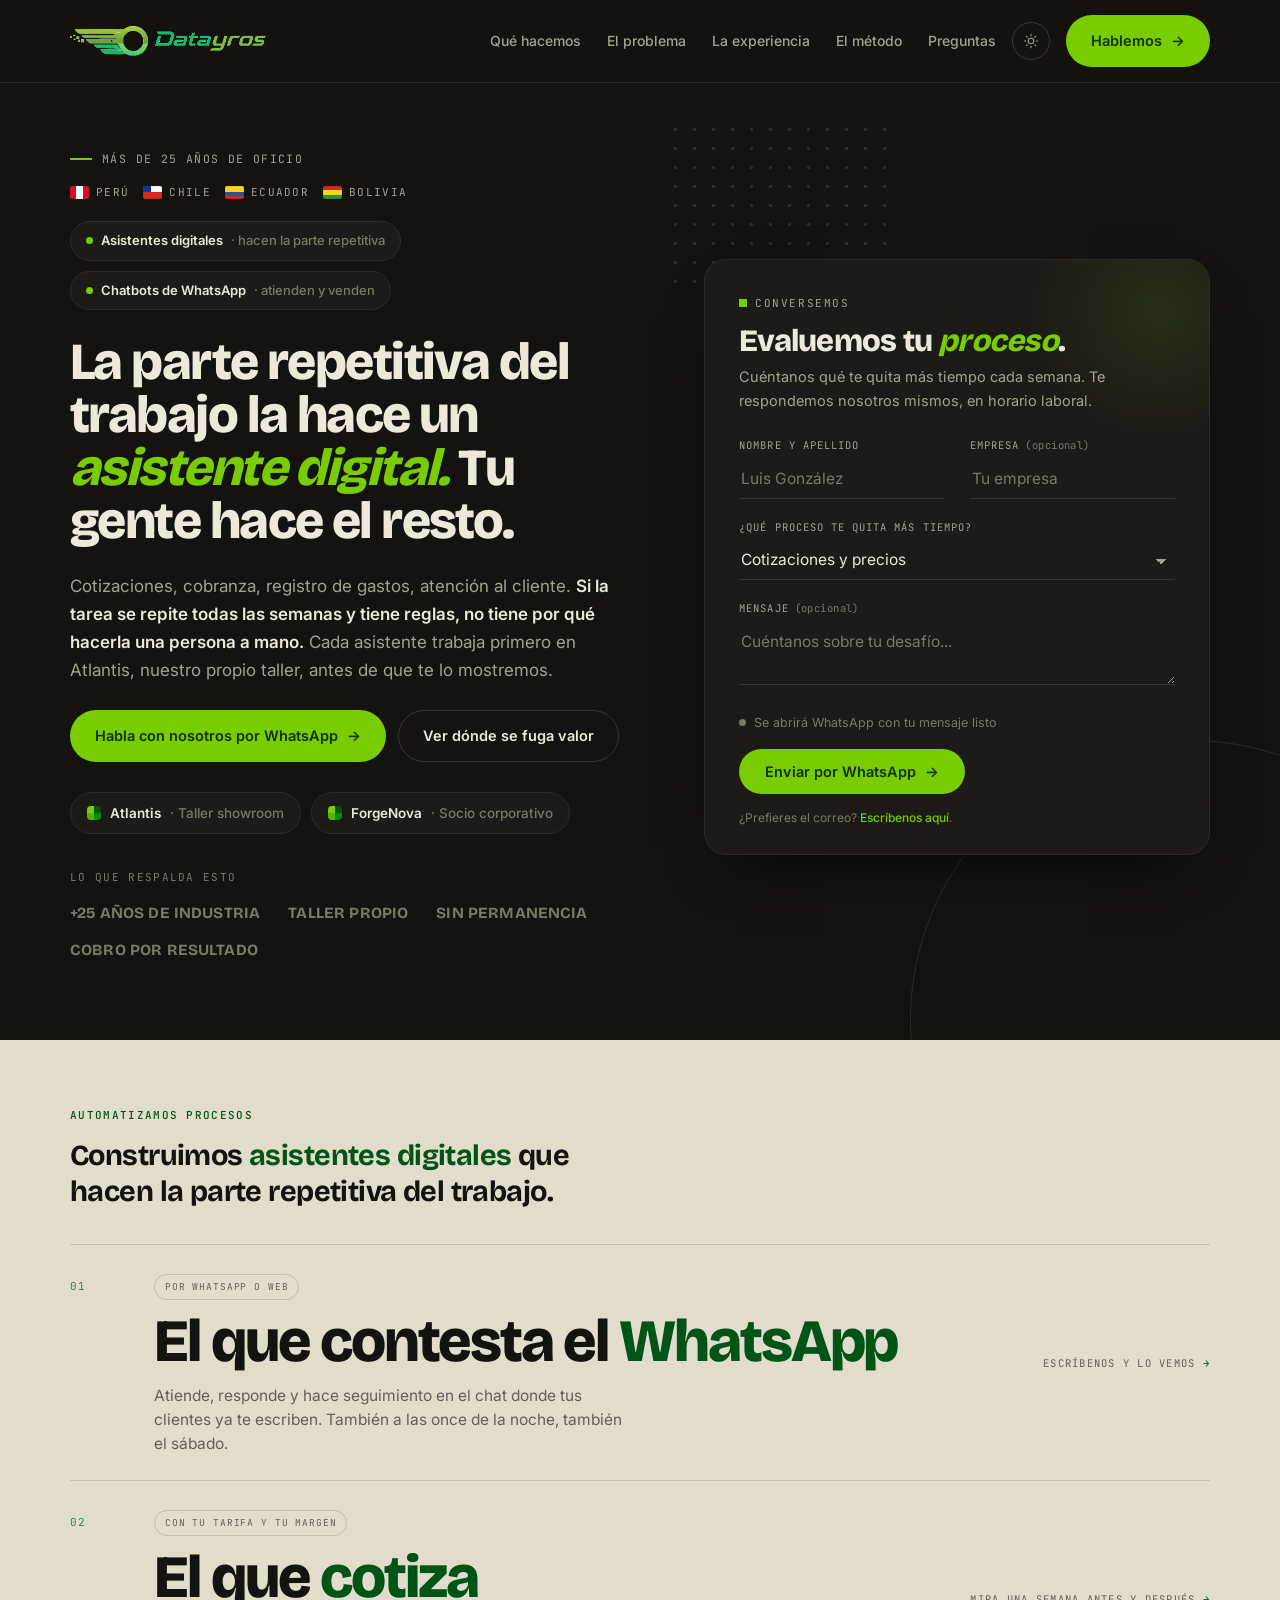
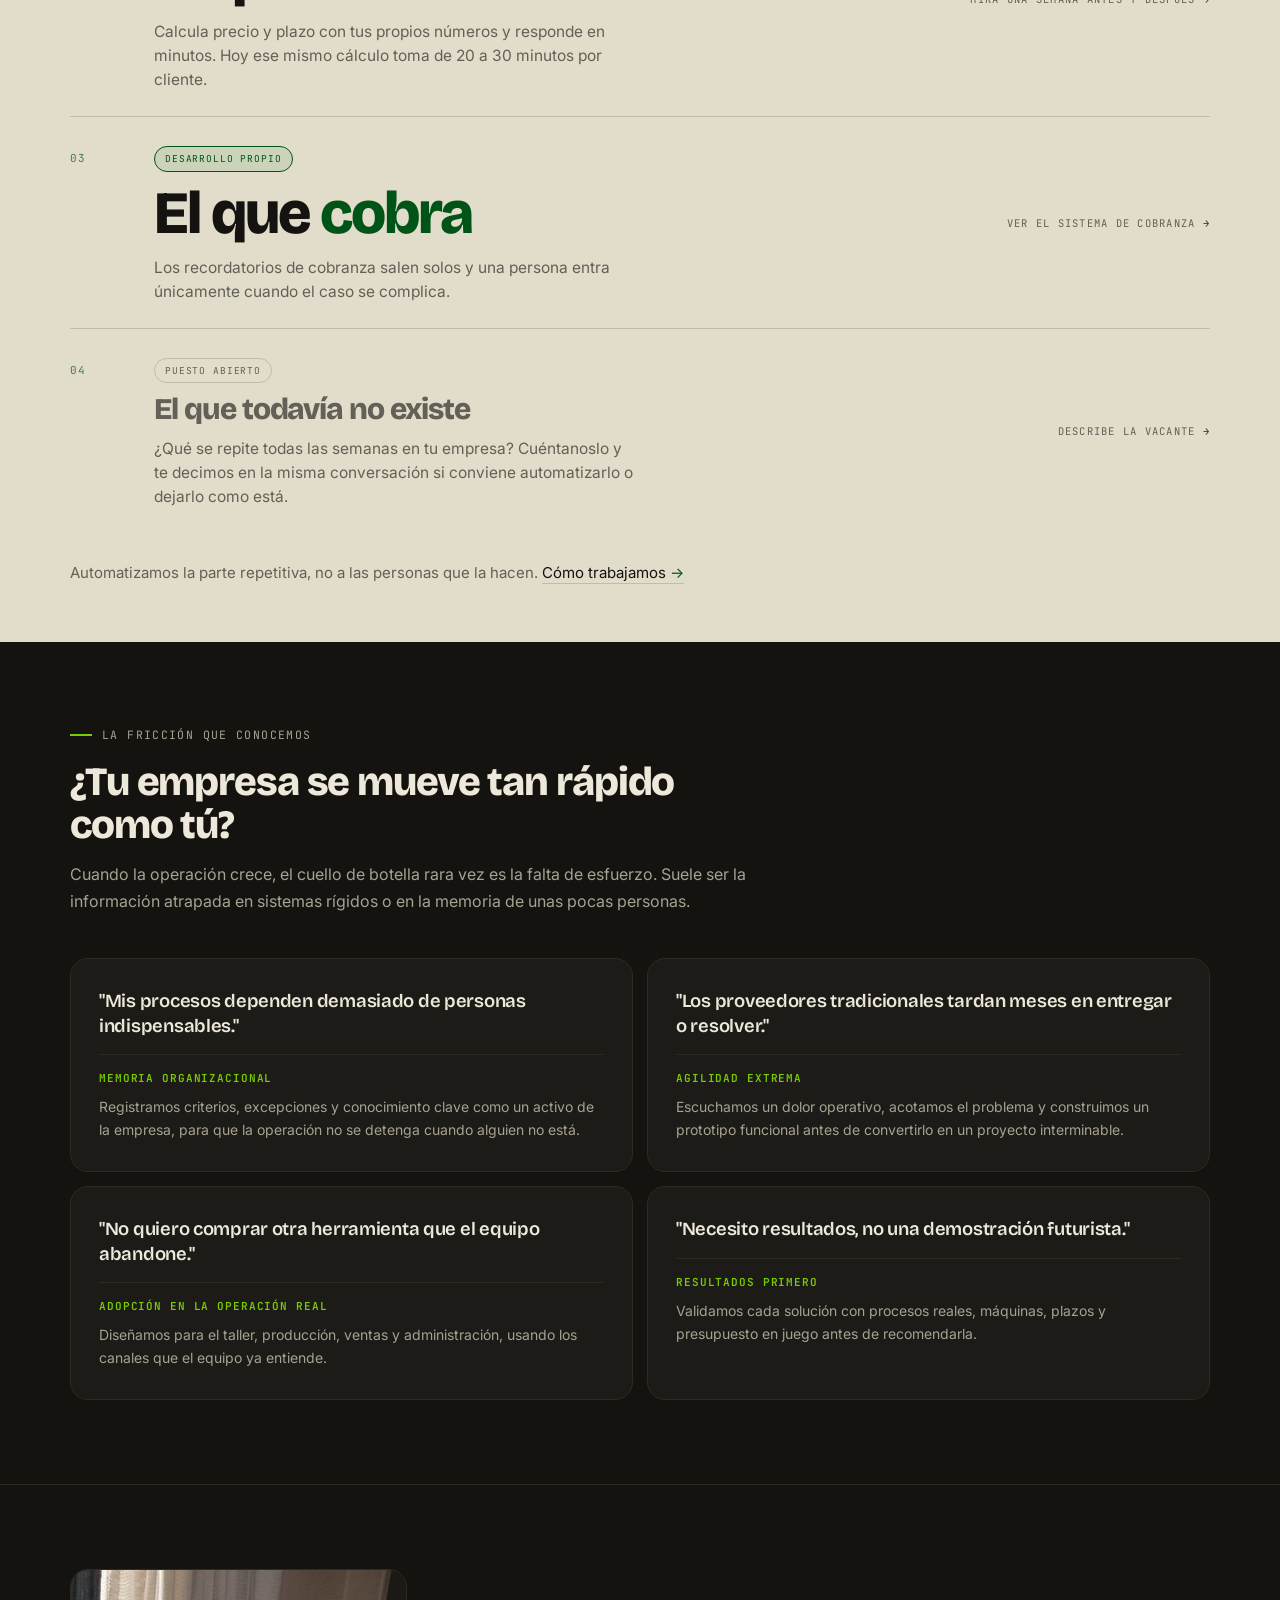
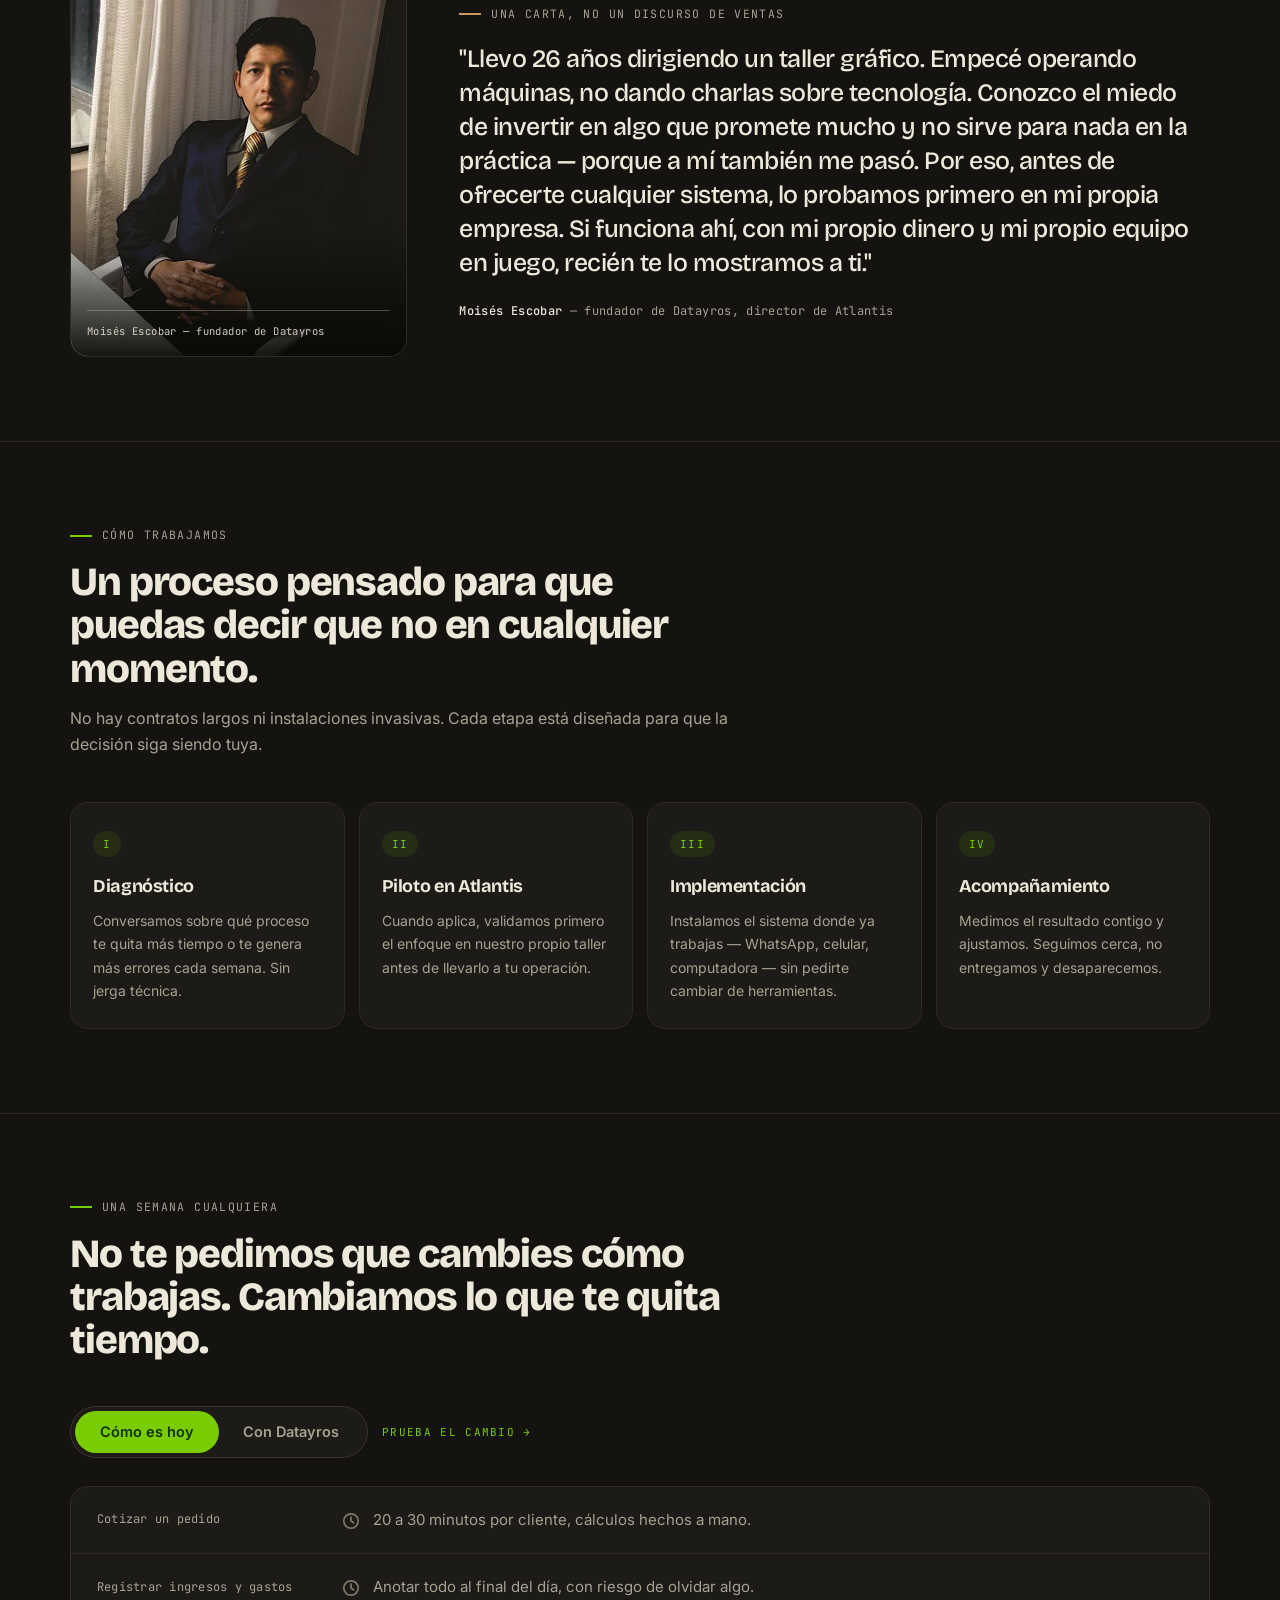
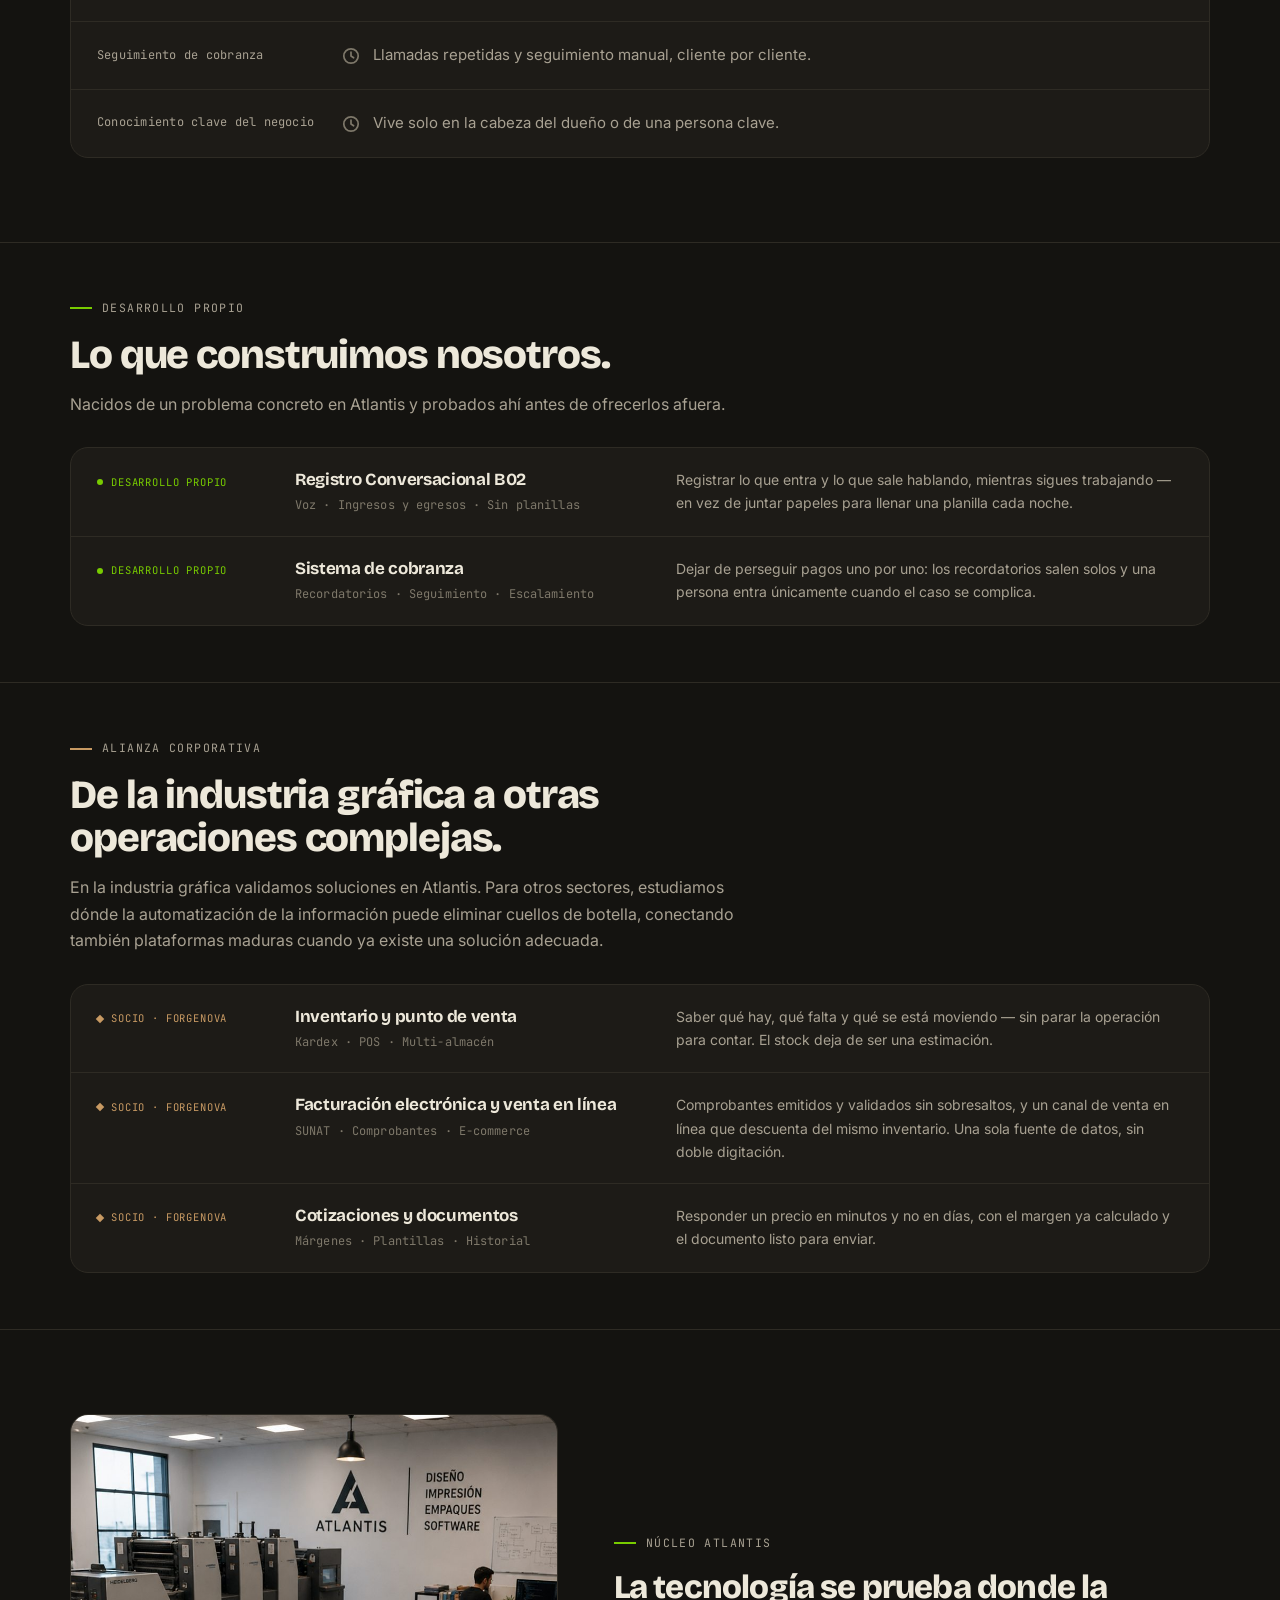
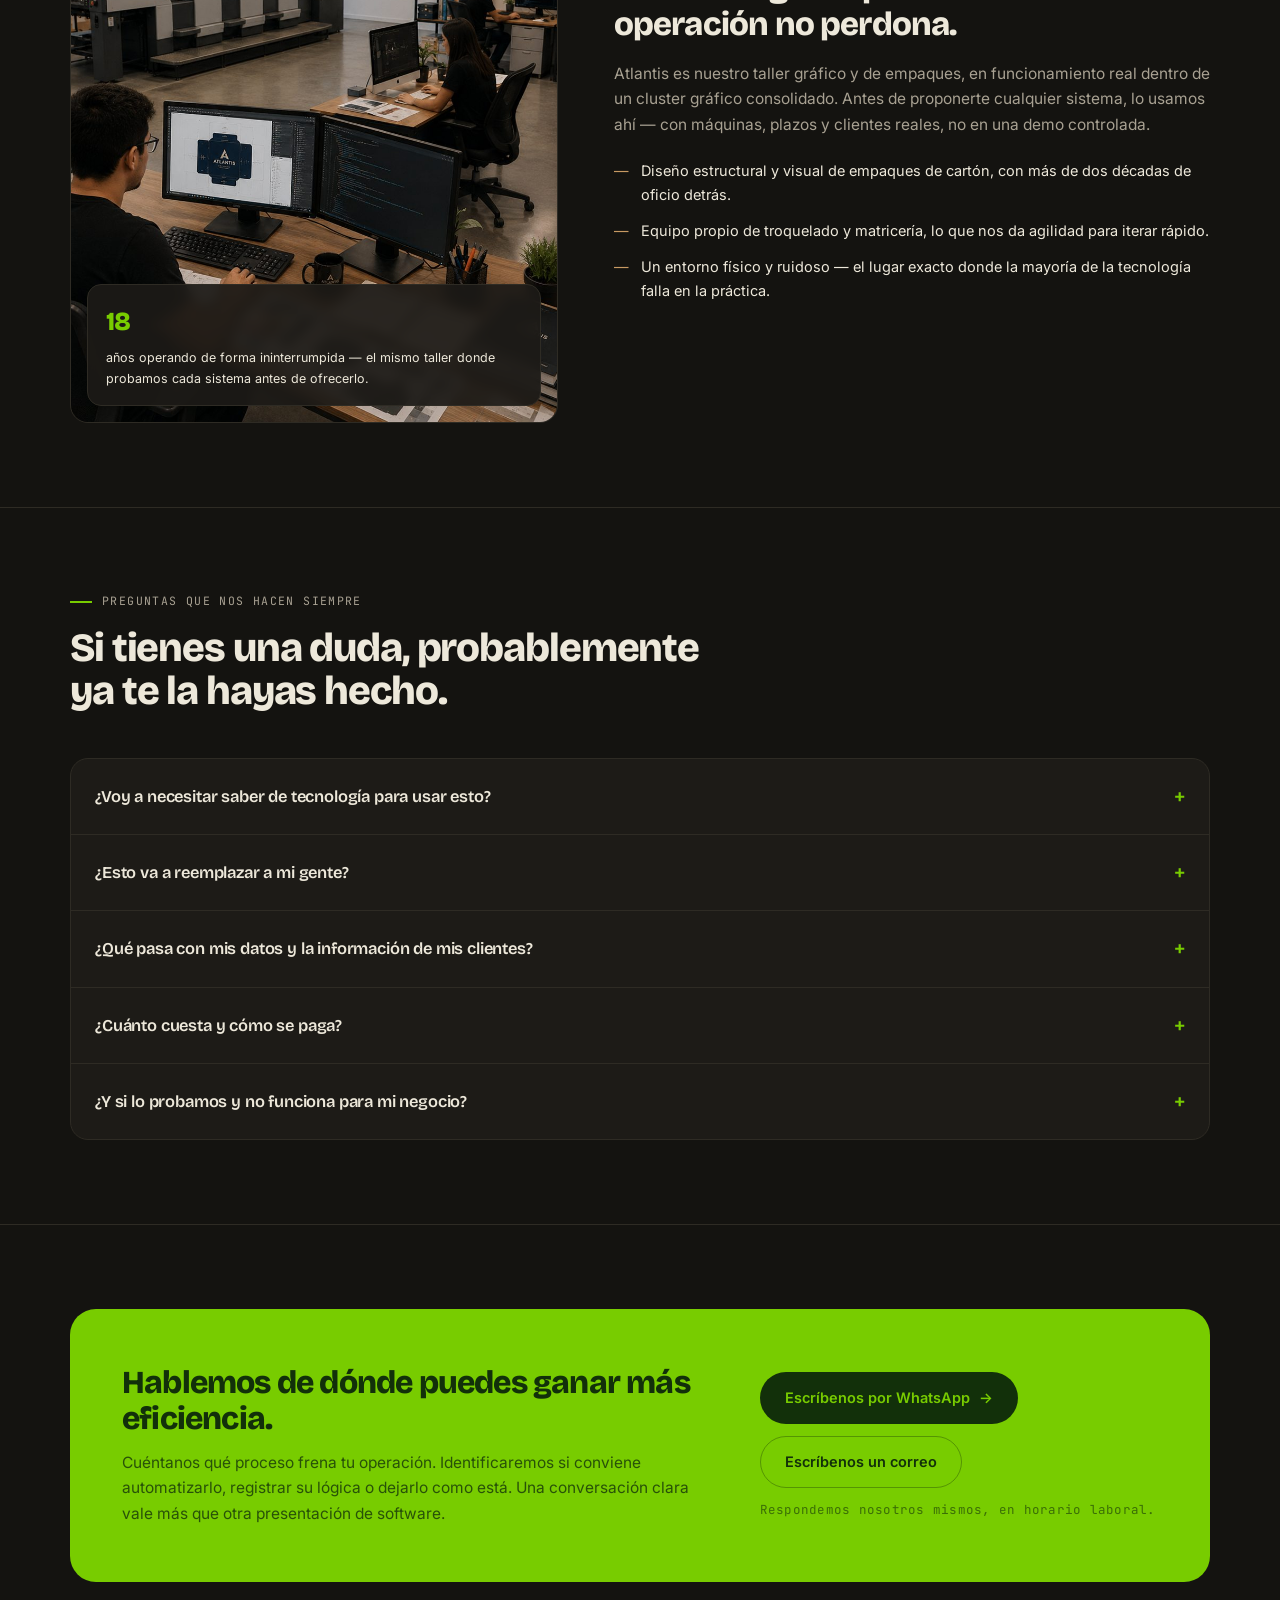
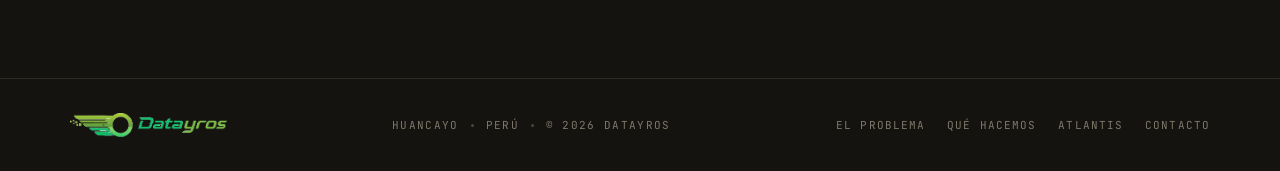
==== commit de9fdca8: "Dice en la primera pantalla lo que la página tardaba 800 palabras en decir Sustituye la escena SVG b" ====
--- a/index.html
+++ b/index.html
@@ -3,8 +3,8 @@
 <head>
 <meta charset="utf-8">
 <meta name="viewport" content="width=device-width, initial-scale=1">
-<title>Datayros — Laboratorio de tecnologías emergentes</title>
-<meta name="description" content="Datayros transforma la experiencia operativa de empresas industriales en software ágil con agentes de IA, probado primero en Atlantis.">
+<title>Datayros — Asistentes digitales y chatbots de WhatsApp</title>
+<meta name="description" content="Automatizamos procesos: construimos asistentes digitales que hacen la parte repetitiva del trabajo. Atienden el WhatsApp, cotizan con tu margen y hacen el seguimiento de cobranza.">
 <!-- TODO: reemplaza https://datayros.com por tu dominio real (aquí, en robots.txt y en sitemap.xml). -->
 <link rel="canonical" href="https://datayros.com/">
 
@@ -12,16 +12,16 @@
 <meta property="og:type" content="website">
 <meta property="og:site_name" content="Datayros">
 <meta property="og:locale" content="es_PE">
-<meta property="og:title" content="Datayros — Laboratorio de tecnologías emergentes">
-<meta property="og:description" content="Convertimos la experiencia de tu empresa en sistemas ágiles que reducen fricción, errores y dependencia de personas indispensables.">
+<meta property="og:title" content="Datayros — Asistentes digitales y chatbots de WhatsApp">
+<meta property="og:description" content="La parte repetitiva del trabajo la hace un asistente digital. Tu gente hace el resto.">
 <meta property="og:url" content="https://datayros.com/">
 <meta property="og:image" content="https://datayros.com/img/og-image.png">
 <meta property="og:image:width" content="1200">
 <meta property="og:image:height" content="630">
-<meta property="og:image:alt" content="Datayros — laboratorio de tecnologías emergentes">
+<meta property="og:image:alt" content="Datayros — asistentes digitales y chatbots de WhatsApp">
 <meta name="twitter:card" content="summary_large_image">
-<meta name="twitter:title" content="Datayros — Laboratorio de tecnologías emergentes">
-<meta name="twitter:description" content="Automatizaciones y asistentes de IA que trabajan para ti. 26 años de experiencia en la industria detrás de cada sistema.">
+<meta name="twitter:title" content="Datayros — Asistentes digitales y chatbots de WhatsApp">
+<meta name="twitter:description" content="La parte repetitiva del trabajo la hace un asistente digital. Tu gente hace el resto.">
 <meta name="twitter:image" content="https://datayros.com/img/og-image.png">
 
 <link rel="icon" href="/img/favicon.svg" type="image/svg+xml">
@@ -59,10 +59,10 @@
     </a>
     <div class="nav-right">
       <div class="nav-links">
+        <a href="#hacemos">Qué hacemos</a>
         <a href="#entendemos">El problema</a>
         <a href="#fundador">La experiencia</a>
         <a href="#metodo">El método</a>
-        <a href="#servicios">Las soluciones</a>
         <a href="#preguntas">Preguntas</a>
       </div>
       <button class="theme-toggle" id="themeToggle" type="button" aria-label="Cambiar entre tema claro y oscuro">
@@ -92,14 +92,13 @@
       </div>
 
       <div class="service-badges" data-fade>
-        <span class="service-badge"><i></i>Agentes de IA <span class="muted">· A medida</span></span>
-        <span class="service-badge"><i></i>Automatización <span class="muted">· Por resultado</span></span>
-      </div>
-
-      <h1 data-fade>Convertimos tu experiencia en <span class="accent">ventaja operativa.</span></h1>
-
-      <p class="lede" data-fade>Datayros es un <b>laboratorio de tecnologías emergentes</b> que transforma el conocimiento crítico de tu empresa en software ágil con agentes de IA.</p>
-      <p class="lede" data-fade>Reducimos la fricción operativa, los errores y la dependencia de personas indispensables. Cada sistema se prueba primero en Atlantis, nuestro propio taller.</p>
+        <span class="service-badge"><i></i>Asistentes digitales <span class="muted">· hacen la parte repetitiva</span></span>
+        <span class="service-badge"><i></i>Chatbots de WhatsApp <span class="muted">· atienden y venden</span></span>
+      </div>
+
+      <h1 data-fade>La parte repetitiva del trabajo la hace un <span class="accent">asistente digital.</span> Tu gente hace el resto.</h1>
+
+      <p class="lede" data-fade>Cotizaciones, cobranza, registro de gastos, atención al cliente. <b>Si la tarea se repite todas las semanas y tiene reglas, no tiene por qué hacerla una persona a mano.</b> Cada asistente trabaja primero en Atlantis, nuestro propio taller, antes de que te lo mostremos.</p>
 
       <div class="hero-ctas" data-fade>
         <a href="#" class="btn btn-primary" data-whatsapp>Habla con nosotros por WhatsApp <span class="arr">→</span></a>
@@ -179,88 +178,72 @@
 
   </div>
 
-  <!-- Escena de la línea: la historia del texto, contada en dibujo.
-       La prensa (26 años de oficio) imprime una hoja; la hoja viaja, cruza
-       la marca de registro y se convierte en un mensaje verde que llega solo
-       al teléfono — el agente trabajando para ti. Sin una sola palabra.
-       Es SVG puro: pesa casi nada y toma los colores del tema activo.
-       Sin JavaScript queda el cuadro compuesto (hoja en camino, mensaje
-       entregado); con GSAP, el ciclo corre en bucle lento. -->
+</header>
+
+<!-- ── Lo que hacemos ───────────────────────────────────────────────────────
+     Ocupa el hueco que dejó la escena SVG, que no decía una sola palabra y en
+     el teléfono era una mancha de 48px. Dice en tres nombres de oficio lo que
+     la página tardaba 800 palabras en decir. Cada fila es un enlace real y
+     lleva su etiqueta, para que ninguna afirmación sea más grande que la
+     verdad. Sin JS y sin GSAP la franja queda completa y quieta. -->
+<section id="hacemos" class="capband">
   <div class="wrap">
-    <div class="line-scene" id="lineScene" data-fade aria-hidden="true">
-      <svg viewBox="0 0 1140 172" fill="none" xmlns="http://www.w3.org/2000/svg">
-
-        <!-- sombras de apoyo -->
-        <ellipse class="sc-shadow" cx="136" cy="164" rx="74" ry="4.5"/>
-        <ellipse class="sc-shadow" cx="1022" cy="167" rx="44" ry="4.5"/>
-
-        <!-- bobina de papel -->
-        <circle class="sc-ink" cx="44" cy="74" r="22" stroke-width="2.2"/>
-        <g id="sceneSpokeRoll"><line class="sc-mid" x1="44" y1="56" x2="44" y2="92" stroke-width="1.6"/></g>
-        <circle class="sc-accf" cx="44" cy="74" r="3.2"/>
-        <path class="sc-mid" d="M44 96 C 44 116, 66 118, 78 118" stroke-width="1.6"/>
-
-        <!-- prensa -->
-        <line class="sc-ink" x1="90" y1="122" x2="90" y2="160" stroke-width="2.2"/>
-        <line class="sc-ink" x1="182" y1="122" x2="182" y2="160" stroke-width="2.2"/>
-        <rect class="sc-ink sc-card" x="76" y="58" width="120" height="64" rx="10" stroke-width="2.4"/>
-        <circle class="sc-ink" cx="112" cy="90" r="16" stroke-width="2.2"/>
-        <g id="sceneSpokeA"><line class="sc-mid" x1="112" y1="76" x2="112" y2="104" stroke-width="1.6"/></g>
-        <circle class="sc-accf" cx="112" cy="90" r="2.8"/>
-        <circle class="sc-ink" cx="158" cy="90" r="16" stroke-width="2.2"/>
-        <g id="sceneSpokeB"><line class="sc-mid" x1="158" y1="76" x2="158" y2="104" stroke-width="1.6"/></g>
-        <circle class="sc-accf" cx="158" cy="90" r="2.8"/>
-        <rect class="sc-accf" x="96" y="112" width="80" height="3.5" rx="1.75"/>
-
-        <!-- banda transportadora -->
-        <line id="sceneBelt" class="sc-line" x1="204" y1="130" x2="940" y2="130"
-              stroke-width="1.8" stroke-dasharray="3 9" stroke-linecap="round"/>
-
-        <!-- píxeles que se desprenden (la estela del logo) -->
-        <rect id="scenePx1" x="238" y="94" width="5" height="5" rx="1" fill="#54B400"/>
-        <rect id="scenePx2" x="262" y="84" width="4" height="4" rx="1" fill="#78CC00"/>
-        <rect id="scenePx3" x="250" y="106" width="4" height="4" rx="1" fill="#009000"/>
-
-        <!-- hoja impresa: viaja de la prensa a la marca de registro -->
-        <g id="sceneSheet" transform="translate(380,112)">
-          <rect class="sc-ink sc-card" x="-18" y="-13" width="36" height="26" rx="3.5" stroke-width="2"/>
-          <line class="sc-acc" x1="-10" y1="-5" x2="10" y2="-5" stroke-width="2" stroke-linecap="round"/>
-          <line class="sc-acc" x1="-10" y1="1" x2="4" y2="1" stroke-width="2" stroke-linecap="round"/>
-          <line class="sc-mid" x1="-10" y1="7" x2="8" y2="7" stroke-width="1.6" stroke-linecap="round"/>
-        </g>
-
-        <!-- marca de registro: el punto donde el papel se vuelve dato -->
-        <g id="sceneRing">
-          <circle class="sc-acc" cx="560" cy="112" r="25" stroke-width="1.8"/>
-          <circle cx="560" cy="112" r="14.5" stroke="#54B400" stroke-width="1.3"/>
-          <line class="sc-acc" x1="560" y1="79" x2="560" y2="89" stroke-width="1.6"/>
-          <line class="sc-acc" x1="560" y1="135" x2="560" y2="145" stroke-width="1.6"/>
-          <line class="sc-acc" x1="527" y1="112" x2="537" y2="112" stroke-width="1.6"/>
-          <line class="sc-acc" x1="583" y1="112" x2="593" y2="112" stroke-width="1.6"/>
-        </g>
-
-        <!-- mensaje: nace en la marca y llega al teléfono -->
-        <g id="sceneBubble" transform="translate(830,104)">
-          <rect class="sc-accf" x="-23" y="-14" width="46" height="28" rx="13"/>
-          <path class="sc-accf" d="M-14 12 L-20 22 L-6 14 Z"/>
-          <circle class="sc-onacc" cx="-10" cy="0" r="2.6"/>
-          <circle class="sc-onacc" cx="0" cy="0" r="2.6"/>
-          <circle class="sc-onacc" cx="10" cy="0" r="2.6"/>
-        </g>
-
-        <!-- teléfono -->
-        <rect class="sc-ink sc-card" x="990" y="56" width="64" height="110" rx="12" stroke-width="2.4"/>
-        <rect class="sc-paper2" x="999" y="72" width="46" height="84" rx="6"/>
-        <line class="sc-mid" x1="1014" y1="64" x2="1030" y2="64" stroke-width="2" stroke-linecap="round"/>
-        <g id="sceneCheck">
-          <circle class="sc-dim" cx="1022" cy="134" r="12"/>
-          <path class="sc-acc" d="M1016 134 l4.5 4.5 L1029 129" stroke-width="2.2" stroke-linecap="round" stroke-linejoin="round"/>
-        </g>
-
-      </svg>
-    </div>
-  </div>
-</header>
+    <p class="capband-kicker mono">Automatizamos procesos</p>
+    <h2 class="capband-lead">Construimos <em>asistentes digitales</em> que hacen la parte repetitiva del trabajo.</h2>
+
+    <div class="capband-rows" data-cap-rows>
+
+      <a class="cap" href="#" data-whatsapp
+         data-wa-msg="Hola Datayros, me interesa el asistente que contesta el WhatsApp.">
+        <span class="cap-n mono">01</span>
+        <span class="cap-body">
+          <span class="cap-tag mono">Por WhatsApp o web</span>
+          <span class="cap-title">El que contesta el <em class="lit">WhatsApp</em></span>
+          <span class="cap-sub">Atiende, responde y hace seguimiento en el chat donde tus clientes ya te escriben. También a las once de la noche, también el sábado.</span>
+        </span>
+        <span class="cap-go mono">Escríbenos y lo vemos <span class="arr">→</span></span>
+      </a>
+
+      <a class="cap" href="#cambia">
+        <span class="cap-n mono">02</span>
+        <span class="cap-body">
+          <span class="cap-tag mono">Con tu tarifa y tu margen</span>
+          <span class="cap-title">El que <em class="lit">cotiza</em></span>
+          <span class="cap-sub">Calcula precio y plazo con tus propios números y responde en minutos. Hoy ese mismo cálculo toma de 20 a 30 minutos por cliente.</span>
+        </span>
+        <span class="cap-go mono">Mira una semana antes y después <span class="arr">→</span></span>
+      </a>
+
+      <a class="cap" href="#productos">
+        <span class="cap-n mono">03</span>
+        <span class="cap-body">
+          <span class="cap-tag mono st-live">Desarrollo propio</span>
+          <span class="cap-title">El que <em class="lit">cobra</em></span>
+          <span class="cap-sub">Los recordatorios de cobranza salen solos y una persona entra únicamente cuando el caso se complica.</span>
+        </span>
+        <span class="cap-go mono">Ver el sistema de cobranza <span class="arr">→</span></span>
+      </a>
+
+      <!-- La silla vacía: absorbe "Desarrollo a medida" e "Integraciones" sin
+           gastarles una fila de 60px, y es el único sitio donde se promete
+           honestamente que a lo mejor la respuesta es "déjalo como está". -->
+      <a class="cap cap-vacante" href="#" data-whatsapp
+         data-wa-msg="Hola Datayros, quiero contarles qué parte repetitiva del trabajo quiero quitarme de encima.">
+        <span class="cap-n mono">04</span>
+        <span class="cap-body">
+          <span class="cap-tag mono">Puesto abierto</span>
+          <span class="cap-title">El que todavía no existe</span>
+          <span class="cap-sub">¿Qué se repite todas las semanas en tu empresa? Cuéntanoslo y te decimos en la misma conversación si conviene automatizarlo o dejarlo como está.</span>
+        </span>
+        <span class="cap-go mono">Describe la vacante <span class="arr">→</span></span>
+      </a>
+
+    </div>
+
+    <p class="capband-foot">Automatizamos la parte repetitiva, no a las personas que la hacen.
+      <a href="#metodo">Cómo trabajamos <span class="arr">→</span></a></p>
+  </div>
+</section>
 
 <section id="entendemos">
   <div class="wrap">
@@ -285,32 +268,6 @@
       <div class="mirror-card">
         <p class="mirror-quote">"Necesito resultados, no una demostración futurista."</p>
         <div class="mirror-reply"><b>Resultados primero</b>Validamos cada solución con procesos reales, máquinas, plazos y presupuesto en juego antes de recomendarla.</div>
-      </div>
-    </div>
-  </div>
-</section>
-
-<section id="confianza">
-  <div class="wrap">
-    <div class="section-head reveal">
-      <div class="eyebrow">Nuestra ventaja</div>
-      <h2>Resultados primero. Tecnología después.</h2>
-    </div>
-    <div class="pillars reveal" data-stagger>
-      <div class="pillar">
-        <div class="num">I</div>
-        <h3>La empresa desde dentro</h3>
-        <p>Conocemos máquinas, presupuestos y problemas reales de producción. Esa experiencia cambia cómo diseñamos el software.</p>
-      </div>
-      <div class="pillar">
-        <div class="num">II</div>
-        <h3>Tu conocimiento, como activo</h3>
-        <p>La lógica de tu negocio queda registrada en sistemas consultables, no encerrada en la cabeza de una sola persona.</p>
-      </div>
-      <div class="pillar">
-        <div class="num">III</div>
-        <h3>Validado antes de escalar</h3>
-        <p>Probamos primero en Atlantis y medimos contigo. Si la solución no devuelve tiempo o reduce errores, no tiene sentido seguir.</p>
       </div>
     </div>
   </div>
@@ -405,48 +362,6 @@
           <div class="task">Conocimiento clave del negocio</div>
           <div class="state-cell"><span class="st-ico" aria-hidden="true"><svg class="ico-clock" viewBox="0 0 20 20" fill="none"><circle cx="10" cy="10" r="7.2" class="sc-mid" stroke-width="1.7"/><path d="M10 6.2 V10 l2.6 1.8" class="sc-mid" stroke-width="1.7" stroke-linecap="round" stroke-linejoin="round"/></svg><svg class="ico-check" viewBox="0 0 20 20" fill="none"><circle cx="10" cy="10" r="8.4" class="sc-dim"/><path d="M6.4 10.2 l2.4 2.4 L13.8 7.6" class="sc-acc" stroke-width="1.9" stroke-linecap="round" stroke-linejoin="round"/></svg></span><div class="state-txt"><span class="state-before">Vive solo en la cabeza del dueño o de una persona clave.</span><span class="state-after">Queda registrado y consultable para todo el equipo.</span></div></div>
         </div>
-      </div>
-    </div>
-  </div>
-</section>
-
-<section id="servicios">
-  <div class="wrap">
-    <div class="section-head reveal">
-      <div class="eyebrow">Qué hacemos</div>
-      <h2>Inteligencia artificial aplicada a la empresa real.</h2>
-      <p>Cada solución empieza por un proceso puntual y medible. Trabajamos especialmente con industria gráfica y operaciones complejas de minería, agroindustria, comercio exterior y empresas industriales.</p>
-    </div>
-    <div class="services reveal" data-stagger>
-      <div class="service">
-        <div class="tag">Desarrollo a medida</div>
-        <h4>Software y automatizaciones</h4>
-        <p>Sistemas hechos para tu proceso específico, no plantillas genéricas que después hay que forzar.</p>
-      </div>
-      <div class="service">
-        <div class="tag">Conversacional</div>
-        <h4>Chatbots y asistentes</h4>
-        <p>Atención y seguimiento por WhatsApp o web, con el tono y los datos de tu negocio.</p>
-      </div>
-      <div class="service">
-        <div class="tag">Cotización</div>
-        <h4>Cálculo y cotización automática</h4>
-        <p>Respuestas de precio y tiempos en minutos, no en días de ida y vuelta.</p>
-      </div>
-      <div class="service">
-        <div class="tag">Integraciones</div>
-        <h4>Conexión entre sistemas</h4>
-        <p>Tus herramientas actuales hablando entre sí, sin depender de una sola persona para pasar datos a mano.</p>
-      </div>
-      <div class="service">
-        <div class="tag">Memoria organizacional</div>
-        <h4>Registro del conocimiento clave</h4>
-        <p>Evita que el criterio del fundador o de un colaborador clave se pierda cuando esa persona no está.</p>
-      </div>
-      <div class="service">
-        <div class="tag">Voz</div>
-        <h4>Contabilidad conversacional</h4>
-        <p>Registra ingresos y egresos hablando, sin planillas ni formularios que llenar cada noche.</p>
       </div>
     </div>
   </div>
@@ -581,13 +496,6 @@
   </div>
 </section>
 
-<section class="manifesto">
-  <div class="wrap reveal">
-    <blockquote>"No optimizamos para el presente; optimizamos para la capacidad de adaptarnos al futuro."</blockquote>
-    <cite>— Manifiesto Fundacional de Datayros</cite>
-  </div>
-</section>
-
 <section class="cta-final" id="contacto">
   <div class="wrap reveal">
     <div class="cta-box">
@@ -615,7 +523,7 @@
     </div>
     <div class="footer-links">
       <a href="#entendemos">El problema</a>
-      <a href="#servicios">Qué hacemos</a>
+      <a href="#hacemos">Qué hacemos</a>
       <a href="#atlantis">Atlantis</a>
       <a href="#contacto">Contacto</a>
     </div>
--- a/css/style.css
+++ b/css/style.css
@@ -67,6 +67,14 @@
   --r-card:18px;               /* tarjetas de contenido */
   --r-hero:22px;               /* tarjeta del formulario */
   --ease-out:cubic-bezier(0.2, 0.7, 0.2, 1);
+
+  /* Franja de oficios — de día lleva la piel contraria: tinta verde. */
+  --band-bg:#00330E;
+  --band-ink:#FAFAF7;
+  --band-line:rgba(250,250,247,.16);
+  --band-mute:rgba(250,250,247,.62);   /* 5.9:1 sobre --band-bg */
+  --band-lit:#78CC00;                  /* 7.2:1 sobre --band-bg */
+  --band-tab:rgba(120,204,0,.12);
 }
 
 /* Noche: papel y tinta se invierten; el acento pasa al lima del logo,
@@ -97,6 +105,16 @@
   --veil-text:rgba(237,232,218,.88);
   --veil-line:rgba(237,232,218,.28);
   --badge-bg:rgba(29,27,23,0.92);
+
+  /* De noche la página YA es tinta, así que la franja pasa a ser la hoja de
+     papel. Mismo gesto, espejado. El lima no es legible sobre crema: el
+     acento vuelve al verde profundo (8.1:1). */
+  --band-bg:#E2DCCB;
+  --band-ink:#141310;
+  --band-line:rgba(20,19,16,.16);
+  --band-mute:rgba(20,19,16,.62);      /* 4.7:1 sobre --band-bg */
+  --band-lit:#005418;                  /* 8.1:1 sobre --band-bg */
+  --band-tab:rgba(0,132,20,.10);
   --shadow-card:0 26px 60px -30px rgba(0,0,0,0.85);
   --shadow-hover:0 16px 36px -20px rgba(0,0,0,0.8);
   --shadow-float:0 16px 38px -16px rgba(0,0,0,0.85);
@@ -364,19 +382,9 @@
 /* ── Escena de la línea ──────────────────────────────────────────────────────
    La franja dibujada bajo el hero: prensa → hoja → mensaje → teléfono.
    Toma los colores del tema por variables, así vive igual de día y de noche. */
-.line-scene{ margin-top:64px; }
-.line-scene svg{ width:100%; height:auto; display:block; overflow:visible; }
-@media (max-width:640px){ .line-scene{ margin-top:44px; } }
-.sc-ink{ stroke:var(--ink); }
-.sc-card{ fill:var(--card); }
-.sc-line{ stroke:var(--line-strong); }
 .sc-acc{ stroke:var(--accent); }
-.sc-accf{ fill:var(--accent); }
 .sc-mid{ stroke:var(--muted-2); }
 .sc-dim{ fill:var(--accent-dim); }
-.sc-onacc{ fill:var(--on-accent); }
-.sc-paper2{ fill:var(--paper-2); }
-.sc-shadow{ fill:var(--line); opacity:.55; }
 
 /* ── 5. Secciones de contenido ───────────────────────────────────────────── */
 section{ padding:84px 0; }
@@ -777,3 +785,76 @@
 }
 .chat-send:hover:not(:disabled){ background:var(--accent-hover); }
 .chat-send:disabled{ opacity:.45; cursor:not-allowed; }
+
+/* ── La franja de oficios (#hacemos) ──────────────────────────────────────────
+   Único bloque de la página con la piel CONTRARIA a la del tema activo: de día
+   tinta verde sobre papel crema, de noche crema sobre tinta. Ese corte de
+   superficie es todo el efecto — sin degradados, sin adornos. Los tokens
+   --band-* están definidos en los dos temas, así que la inversión es
+   automática al conmutar. */
+.capband{ background:var(--band-bg); color:var(--band-ink); padding:66px 0 56px; }
+.capband + section{ border-top:none; }
+
+.capband-kicker{ color:var(--band-lit); font-size:11px; letter-spacing:.12em;
+  text-transform:uppercase; font-weight:500; margin-bottom:14px; }
+.capband-lead{ font-family:'Bricolage Grotesque',sans-serif; font-weight:700;
+  font-size:clamp(21px,2.5vw,29px); line-height:1.25; letter-spacing:-0.02em;
+  max-width:30ch; margin-bottom:34px; text-wrap:balance; }
+.capband-lead em{ font-style:normal; color:var(--band-lit); }
+
+.capband-rows{ border-top:1px solid var(--band-line); }
+
+.cap{ display:grid; grid-template-columns:58px 1fr auto; gap:0 26px; align-items:center;
+  padding:26px 0 24px; border-bottom:1px solid var(--band-line);
+  text-decoration:none; color:inherit; position:relative; }
+.cap-n{ color:var(--band-lit); opacity:.7; align-self:start; padding-top:6px; }
+
+.cap-tag{ display:inline-block; margin-bottom:11px; padding:4px 10px; border-radius:999px;
+  font-size:9.5px; letter-spacing:.09em; text-transform:uppercase; white-space:nowrap;
+  border:1px solid var(--band-line); color:var(--band-mute); }
+.cap-tag.st-live{ color:var(--band-lit); border-color:var(--band-lit); background:var(--band-tab); }
+
+.cap-title{ display:block; font-family:'Bricolage Grotesque',sans-serif; font-weight:800;
+  font-size:clamp(30px,5.2vw,60px); line-height:1.0; letter-spacing:-0.035em;
+  text-wrap:balance; }
+.cap-title .lit{ color:var(--band-lit); font-style:normal; }
+.cap-sub{ display:block; margin-top:13px; max-width:48ch;
+  font-size:15.5px; line-height:1.55; color:var(--band-mute); }
+.cap-go{ color:var(--band-mute); white-space:nowrap; font-size:10.5px; }
+.cap-go .arr{ display:inline-block; color:var(--band-lit);
+  transition:transform .2s var(--ease-out); }
+
+/* La vacante no compite con los tres oficios: es el pie del organigrama. */
+.cap-vacante{ border-bottom:none; }
+.cap-vacante .cap-title{ font-size:clamp(22px,2.6vw,30px); color:var(--band-mute); }
+
+@media (hover:hover) and (pointer:fine){
+  .cap::before{ content:''; position:absolute; inset:0 -22px; border-radius:12px;
+    background:var(--band-lit); opacity:0; transition:opacity .2s var(--ease-out); }
+  .cap:hover::before{ opacity:.07; }
+  .cap > *{ position:relative; }
+  .cap-title, .cap-n{ transition:transform .22s var(--ease-out); }
+  .cap:hover .cap-title, .cap:hover .cap-n{ transform:translateX(8px); }
+  .cap:hover .cap-go{ color:var(--band-ink); }
+  .cap:hover .cap-go .arr{ transform:translateX(4px); }
+}
+.cap:focus-visible{ outline:2px solid var(--band-lit); outline-offset:6px; border-radius:6px; }
+
+.capband-foot{ margin-top:28px; font-size:15px; color:var(--band-mute); }
+.capband-foot a{ color:var(--band-ink); text-decoration:none; white-space:nowrap;
+  border-bottom:1px solid var(--band-line); padding-bottom:1px; }
+.capband-foot a .arr{ color:var(--band-lit); }
+
+/* Teléfono: la misma composición apilada, nunca un aplastamiento. */
+@media (max-width:820px){
+  .cap{ grid-template-columns:1fr; gap:0; padding:24px 0 22px; align-items:start; }
+  .cap-n{ display:block; margin-bottom:10px; padding-top:0; }
+  .cap-go{ display:block; margin-top:14px; white-space:normal; }
+}
+@media (max-width:640px){
+  .capband{ padding:48px 0 44px; }
+  .cap-sub{ font-size:14.5px; margin-top:10px; }
+}
+
+/* El H1 cede el primer puesto tipográfico a la franja, a propósito. */
+.hero h1{ font-size:clamp(34px,4.3vw,52px); max-width:24ch; }
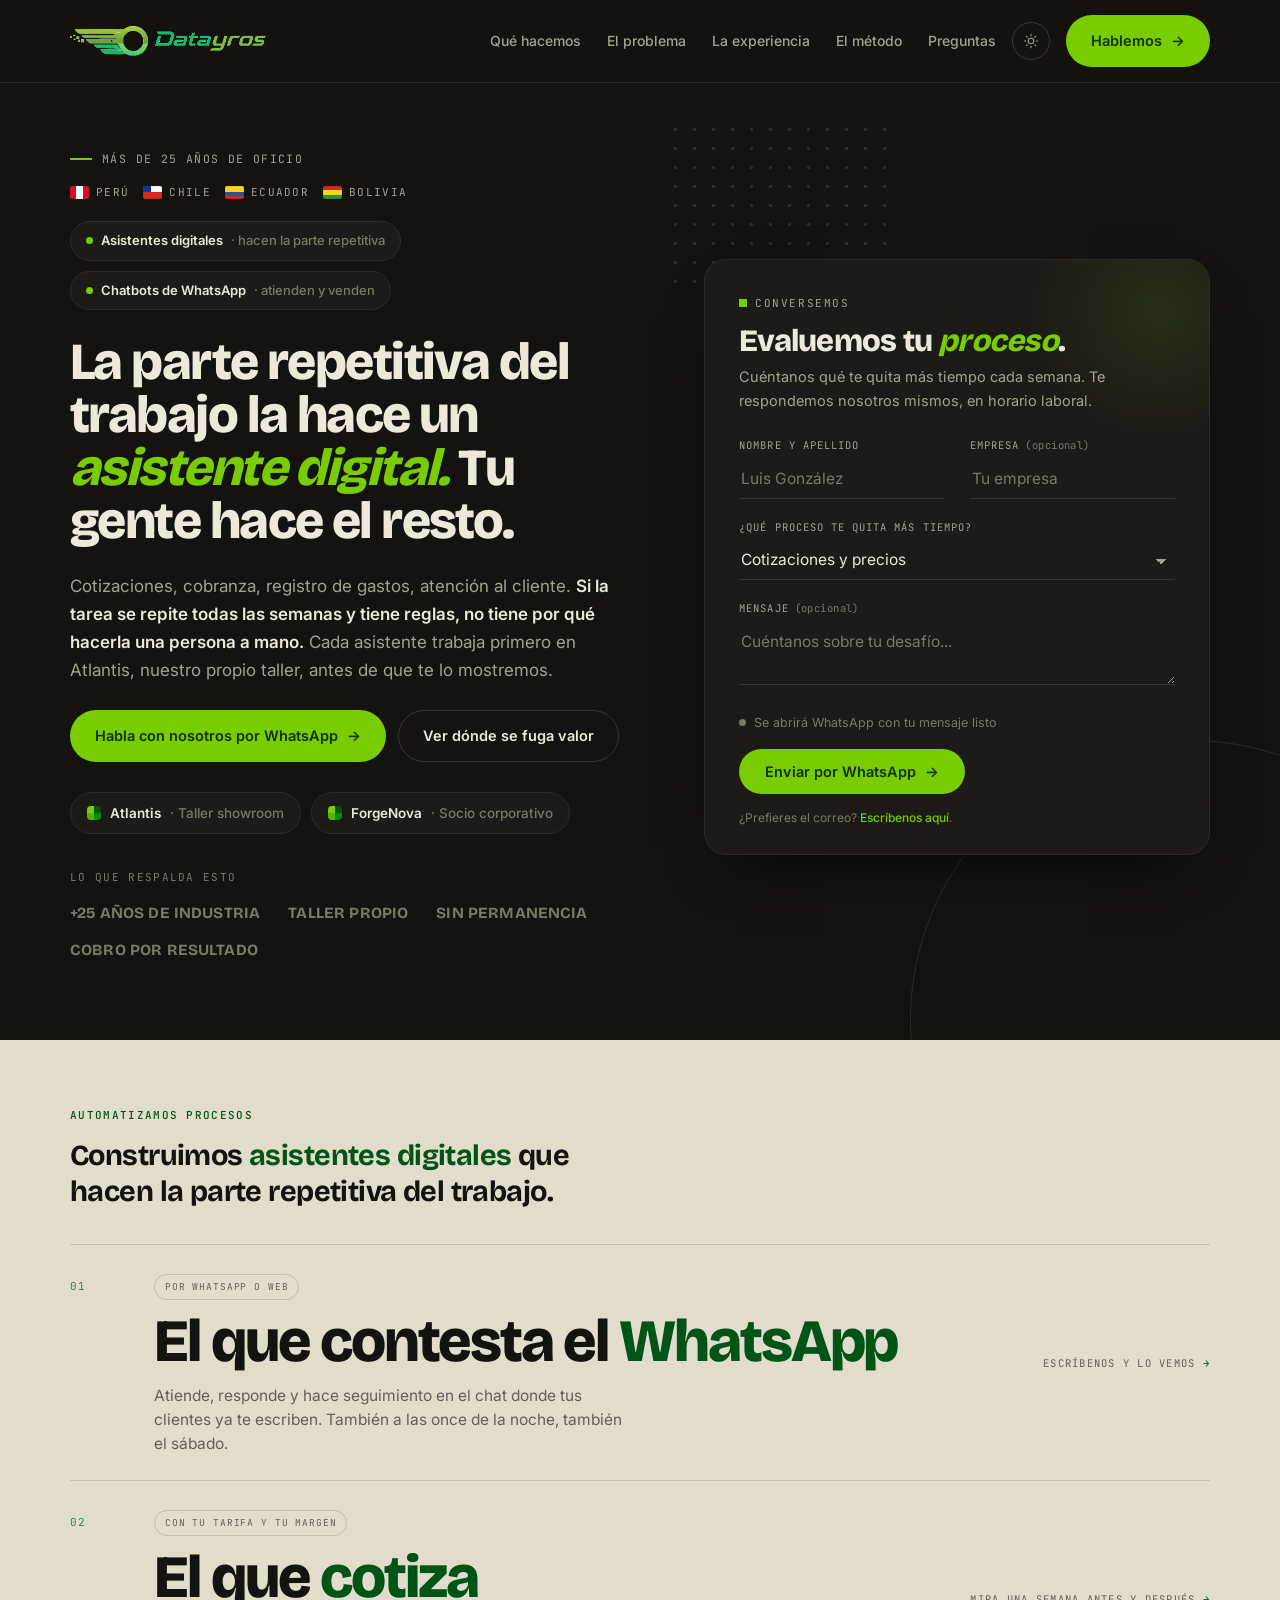
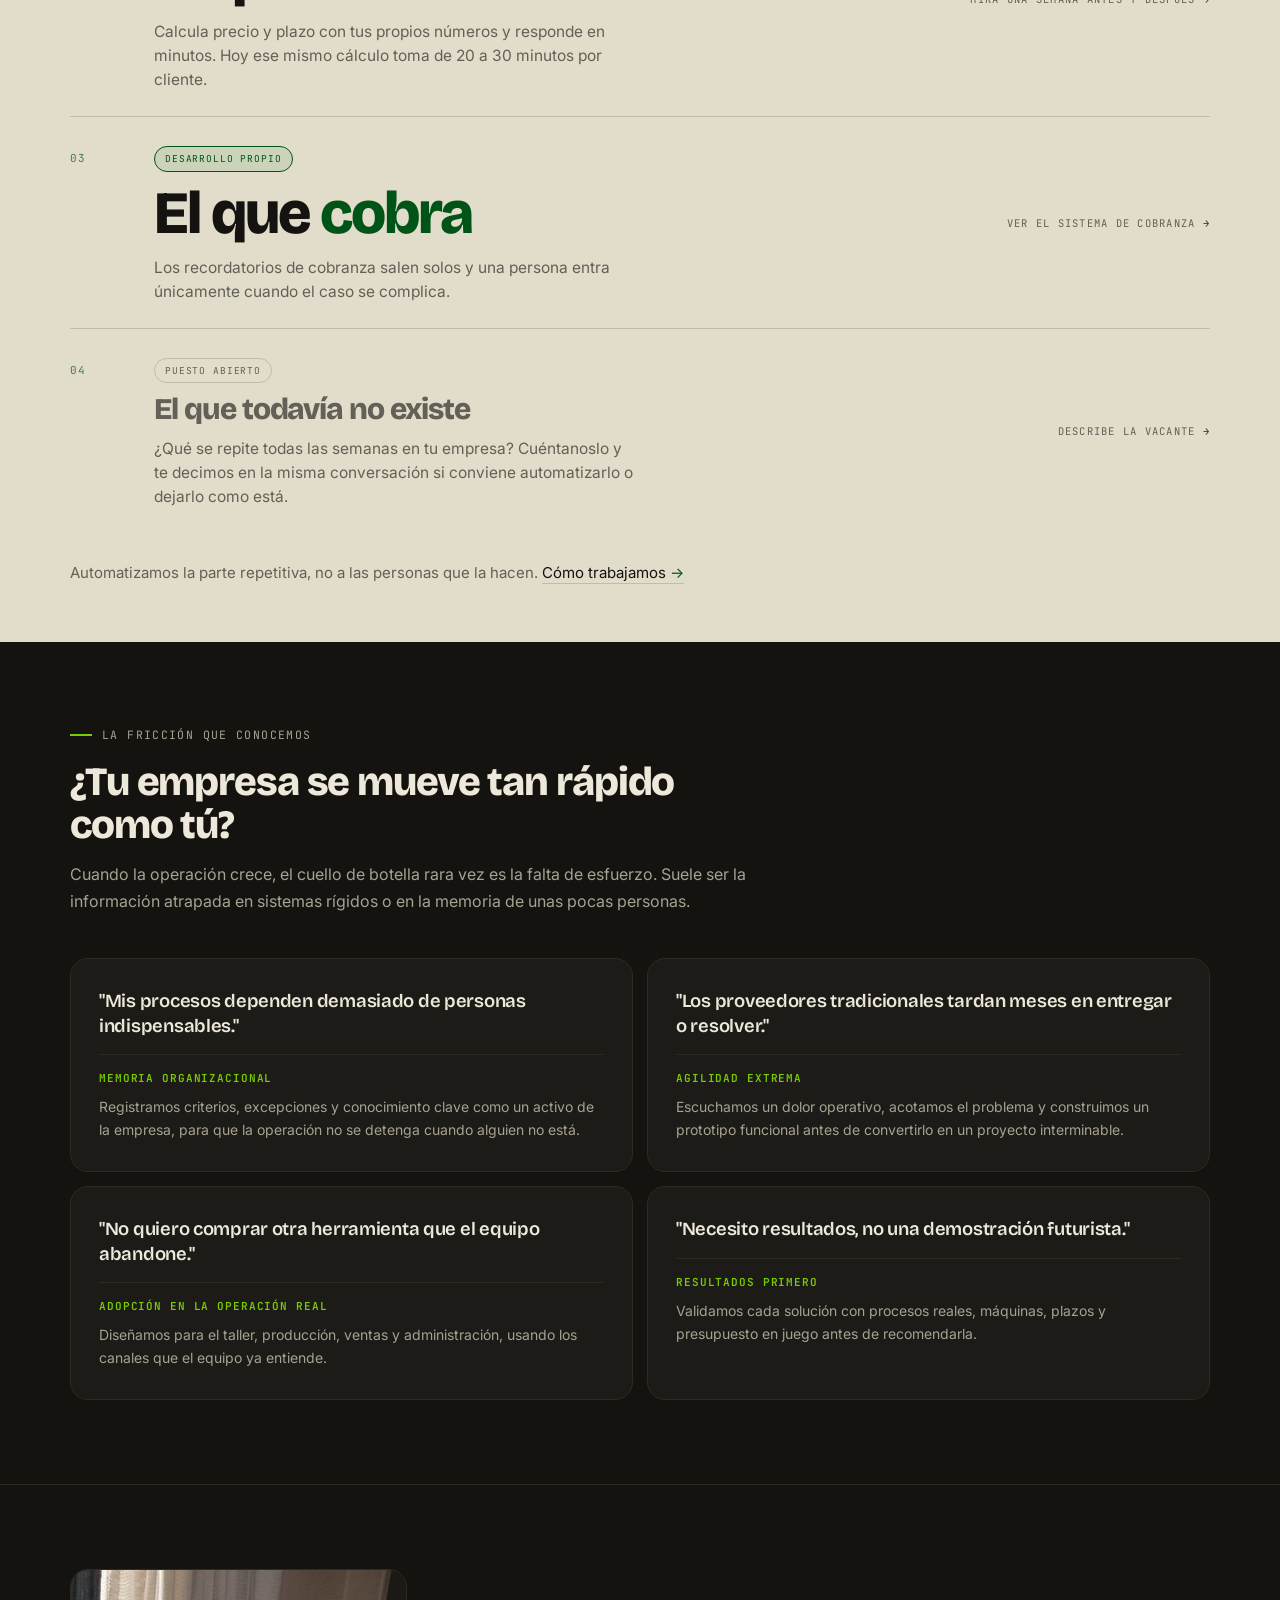
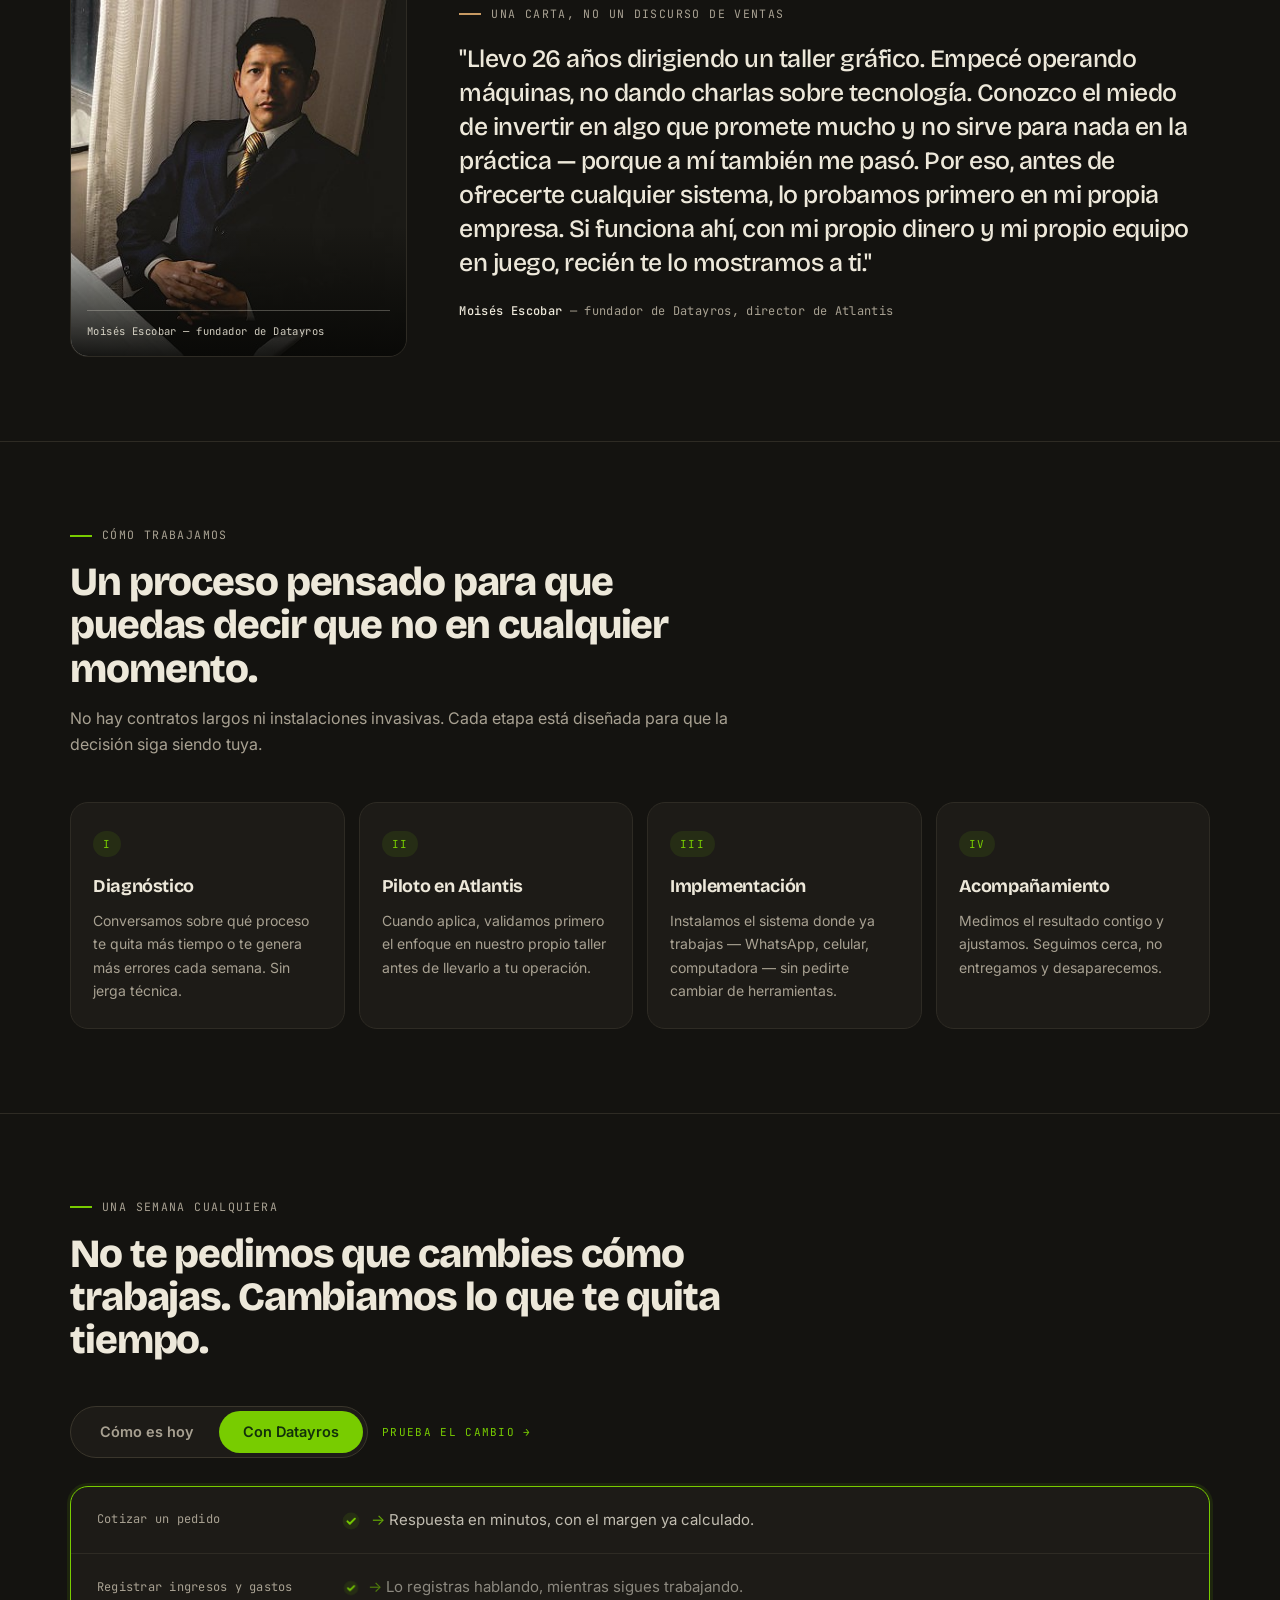
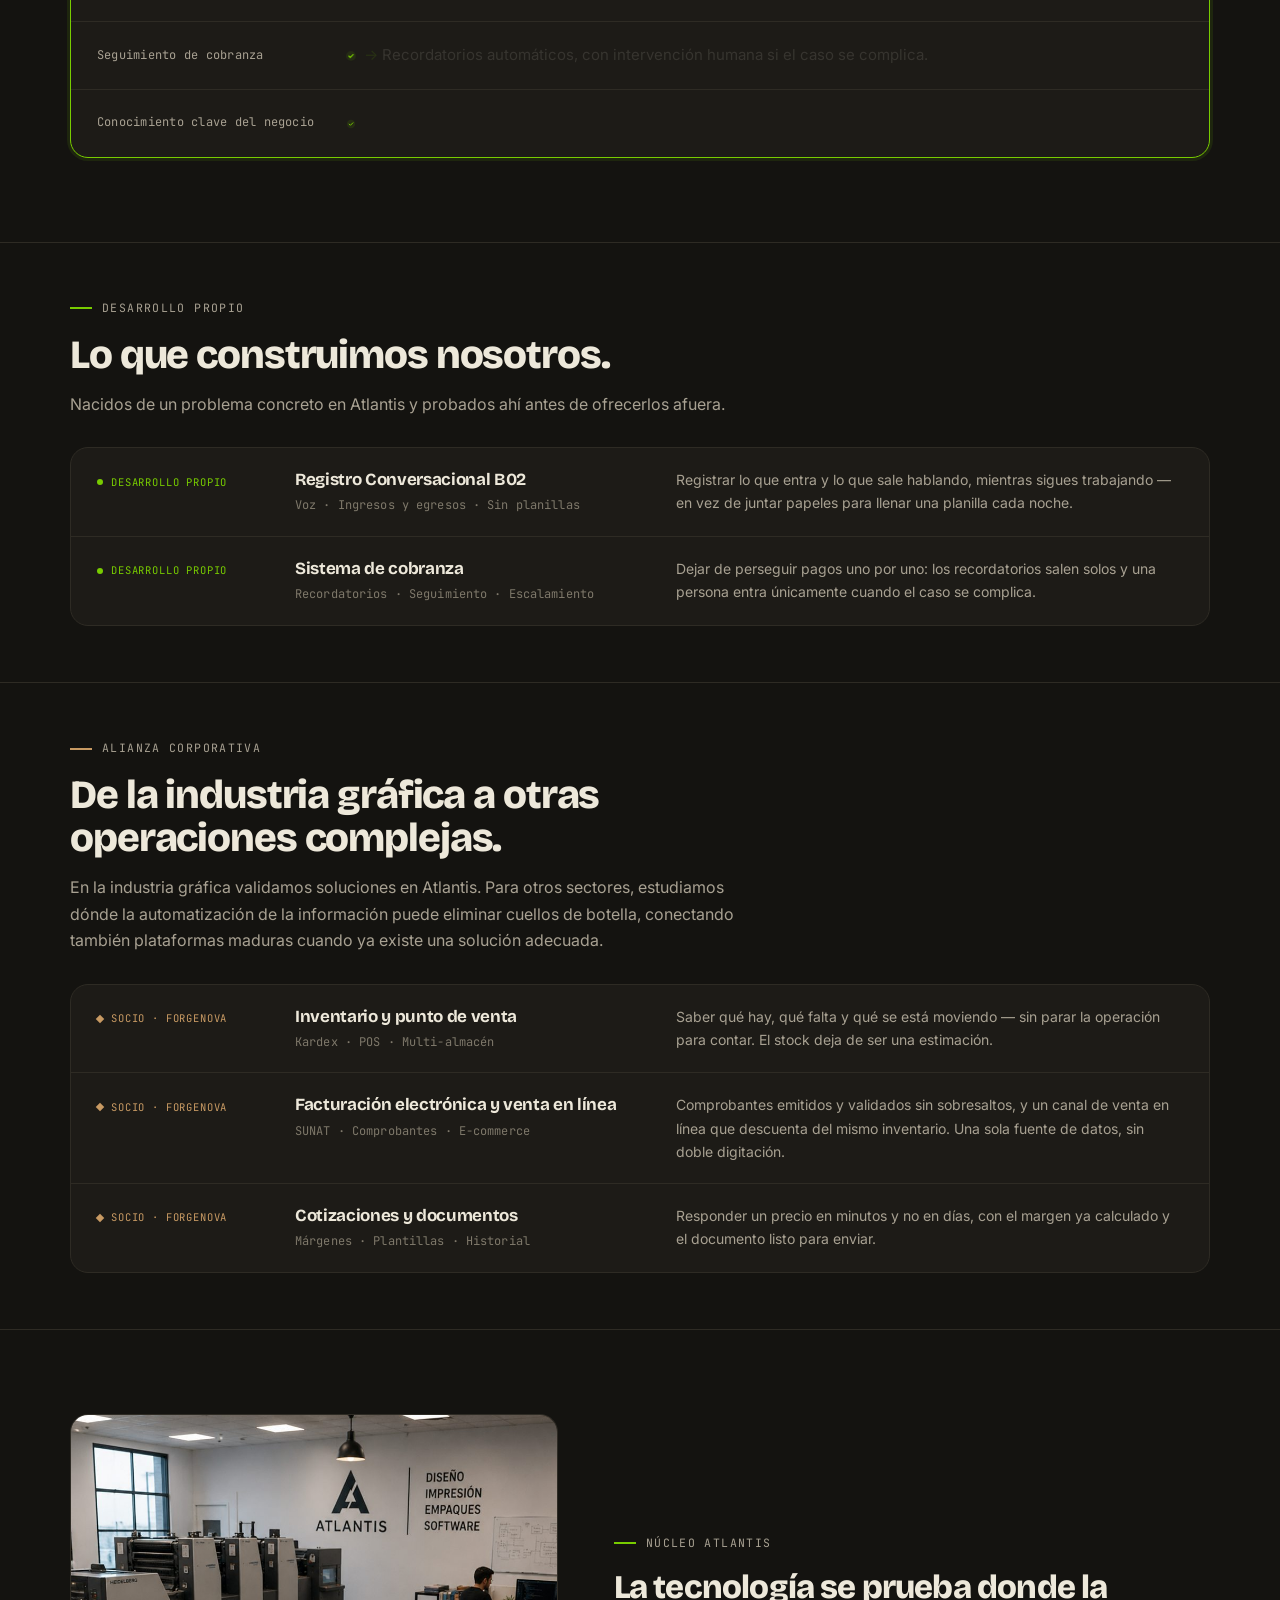
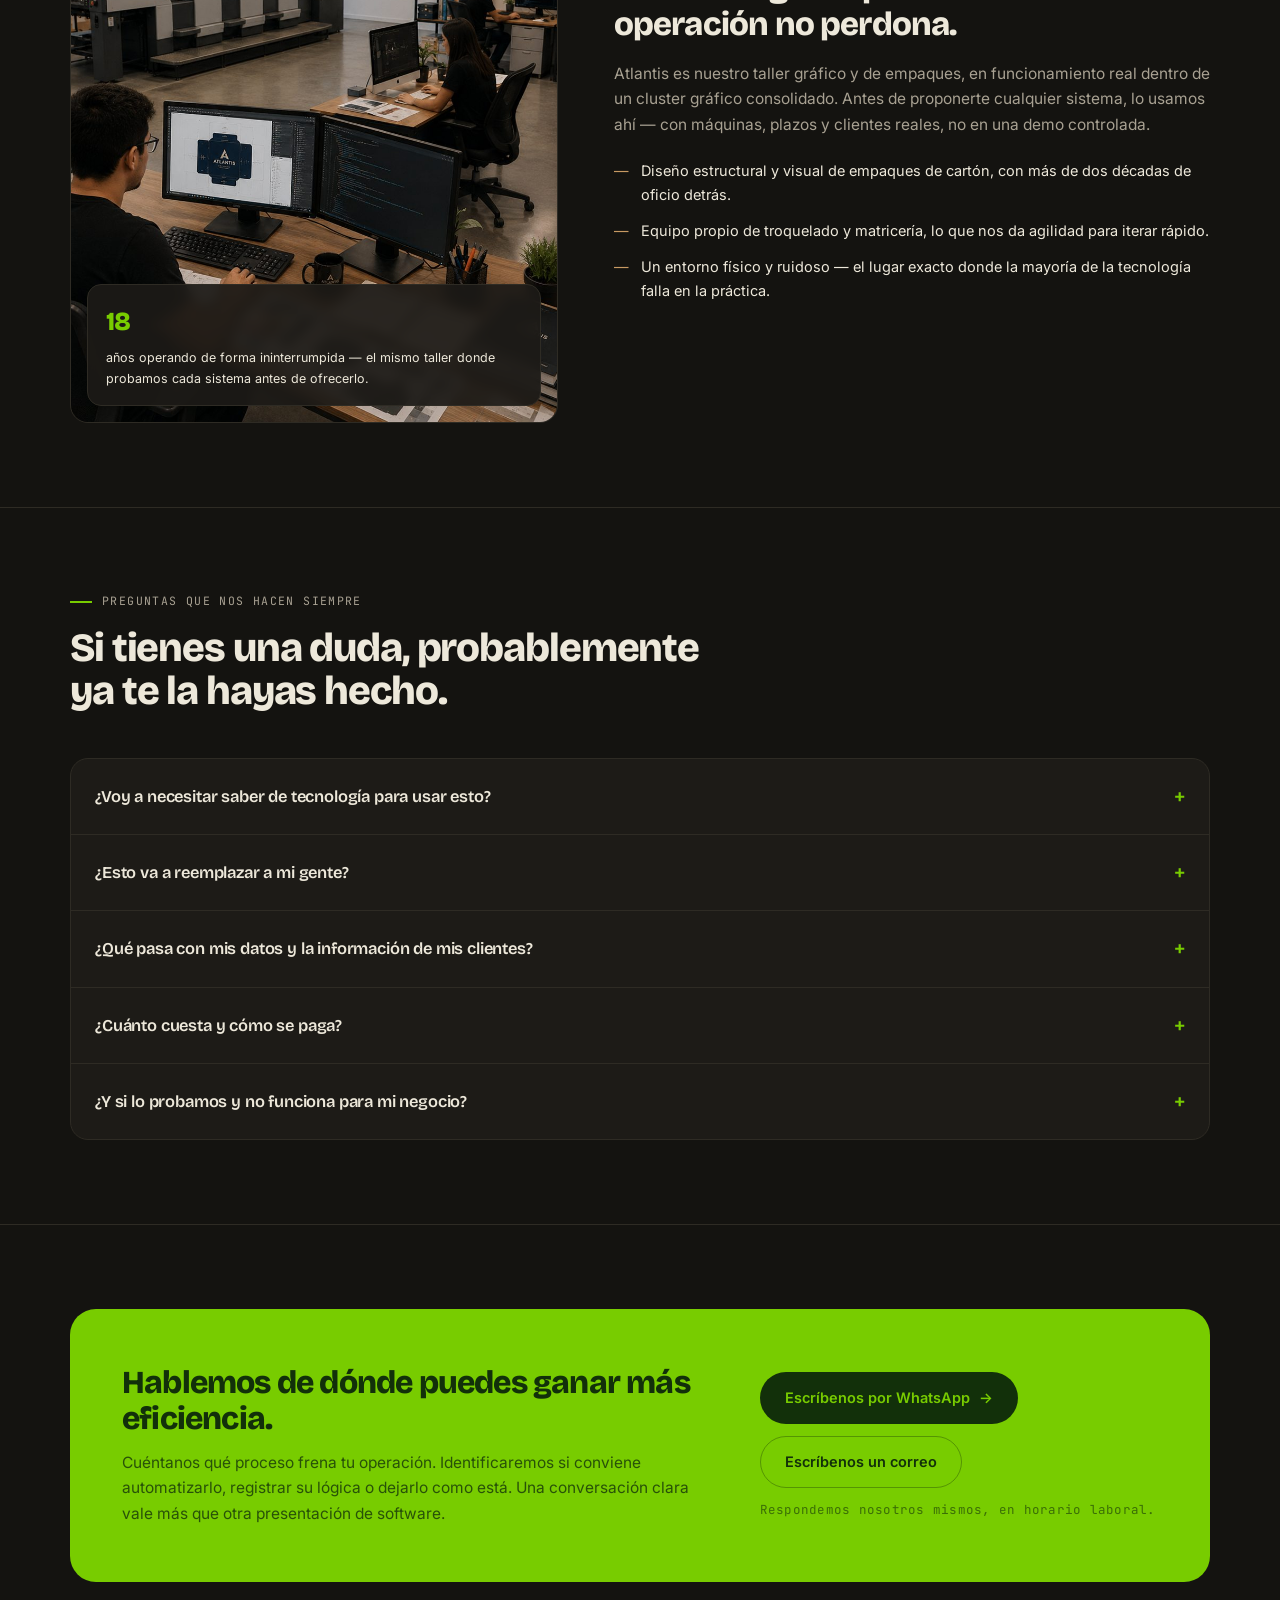
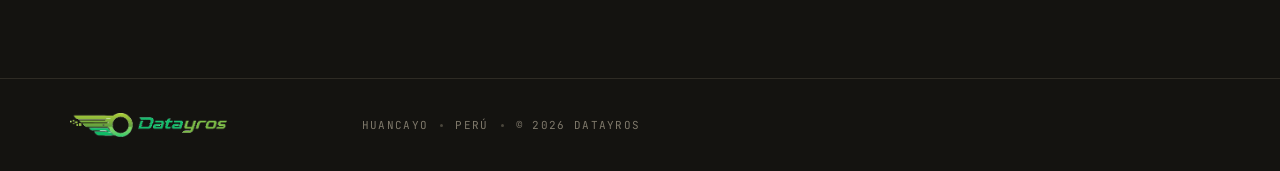
==== commit 69b34dae: "Las rutas del pie se leen como rutas Cada enlace del pie lleva ahora su flecha de marca siempre visi" ====
--- a/index.html
+++ b/index.html
@@ -521,11 +521,14 @@
     <div class="footer-mid">
       <span>Huancayo</span><span class="dot"></span><span>Perú</span><span class="dot"></span><span>© 2026 Datayros</span>
     </div>
-    <div class="footer-links">
-      <a href="#entendemos">El problema</a>
-      <a href="#hacemos">Qué hacemos</a>
-      <a href="#atlantis">Atlantis</a>
-      <a href="#contacto">Contacto</a>
+    <!-- Rutas del pie: cada una lleva su flecha de marca para leerse como
+         camino, no como texto suelto. Entran en cascada (reveal + stagger)
+         y al pasar el cursor la flecha avanza y el subrayado se dibuja. -->
+    <div class="footer-links reveal" data-stagger role="navigation" aria-label="Rutas de la página">
+      <a href="#hacemos"><span class="fl-arr" aria-hidden="true">→</span>Qué hacemos</a>
+      <a href="#entendemos"><span class="fl-arr" aria-hidden="true">→</span>El problema</a>
+      <a href="#atlantis"><span class="fl-arr" aria-hidden="true">→</span>Atlantis</a>
+      <a href="#contacto"><span class="fl-arr" aria-hidden="true">→</span>Contacto</a>
     </div>
   </div>
 </footer>
--- a/css/style.css
+++ b/css/style.css
@@ -642,8 +642,22 @@
 .footer-mid .dot{ width:3px; height:3px; border-radius:50%; background:#4A463C; }
 .footer-links{ display:flex; gap:22px; font-family:'JetBrains Mono',monospace; font-size:11px;
   letter-spacing:.1em; text-transform:uppercase; color:#7E786A; flex-wrap:wrap; }
-.footer-links a{ text-decoration:none; transition:color .2s var(--ease-out); }
-@media (hover:hover) and (pointer:fine){ .footer-links a:hover{ color:#78CC00; } }
+.footer-links a{ position:relative; display:inline-flex; align-items:center; gap:7px;
+  text-decoration:none; padding:2px 0; transition:color .22s var(--ease-out); }
+/* La flecha va siempre visible, tenue: el marcador de que esto es una ruta.
+   Al pasar el cursor se enciende y avanza — el gesto de todo el sitio. */
+.footer-links .fl-arr{ color:#78CC00; opacity:.55;
+  transition:transform .22s var(--ease-out), opacity .22s var(--ease-out); }
+/* Subrayado que se dibuja de izquierda a derecha, como los títulos de la franja. */
+.footer-links a::after{ content:''; position:absolute; left:0; right:0; bottom:-3px;
+  height:1px; background:#78CC00; transform:scaleX(0); transform-origin:left;
+  transition:transform .28s var(--ease-out); }
+@media (hover:hover) and (pointer:fine){
+  .footer-links a:hover{ color:#EDE8DA; }
+  .footer-links a:hover .fl-arr{ opacity:1; transform:translateX(4px); }
+  .footer-links a:hover::after{ transform:scaleX(1); }
+}
+.footer-links a:focus-visible{ outline:2px solid #78CC00; outline-offset:4px; border-radius:4px; }
 
 /* Movimiento reducido: se conserva lo que ayuda a comprender y se retira
    todo desplazamiento. Nunca deja contenido invisible. */
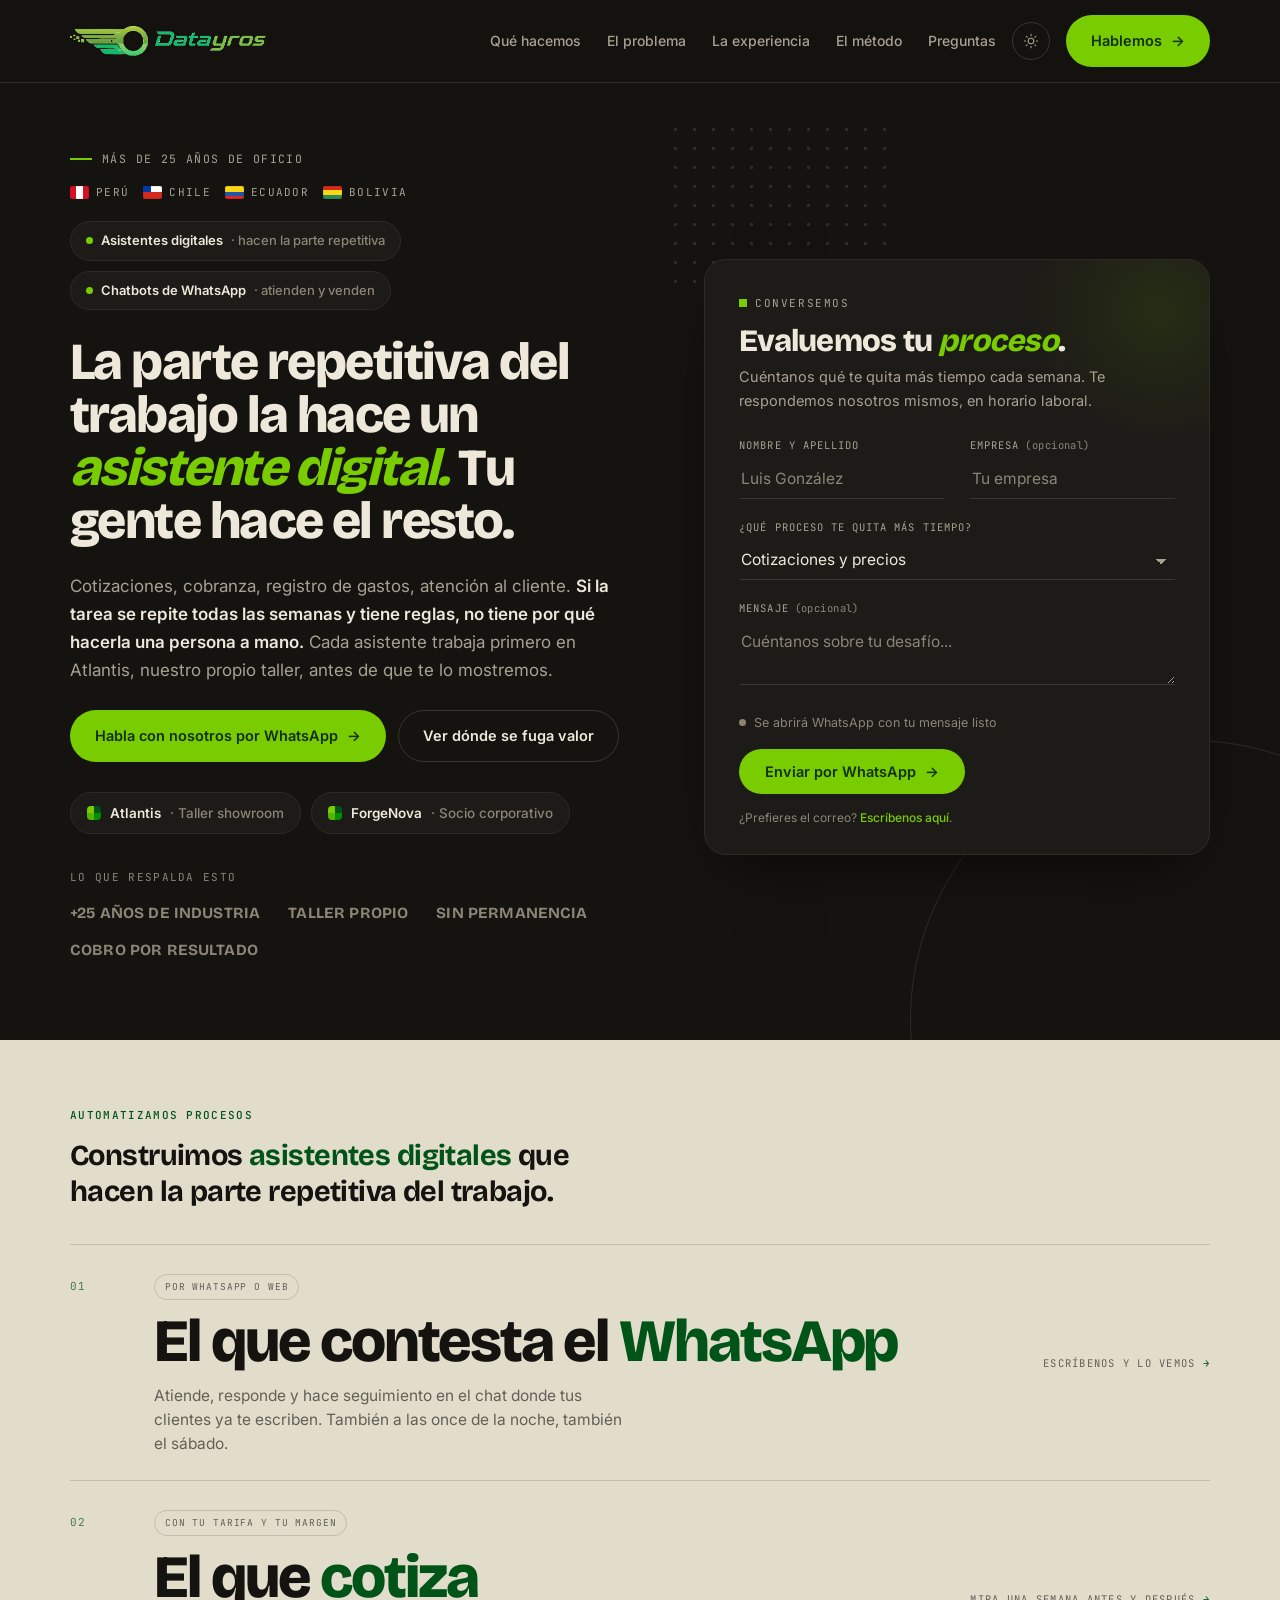
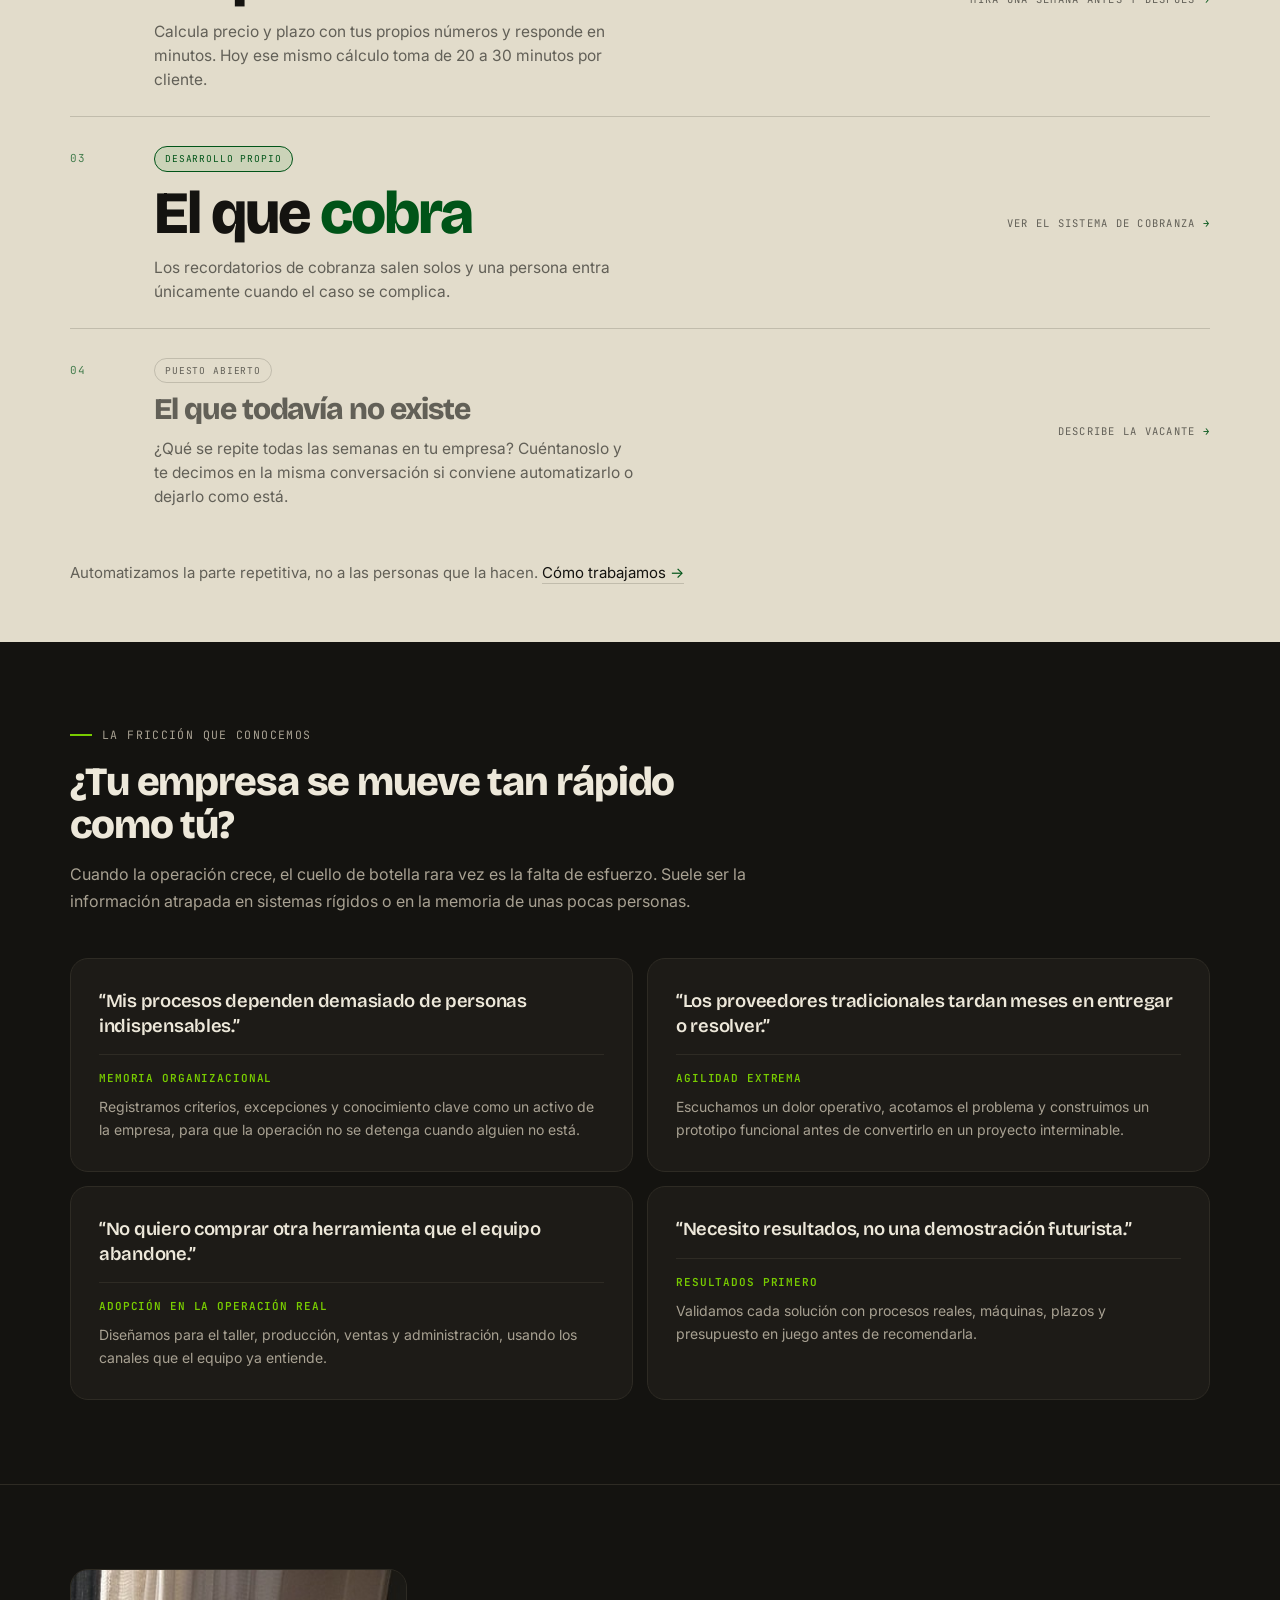
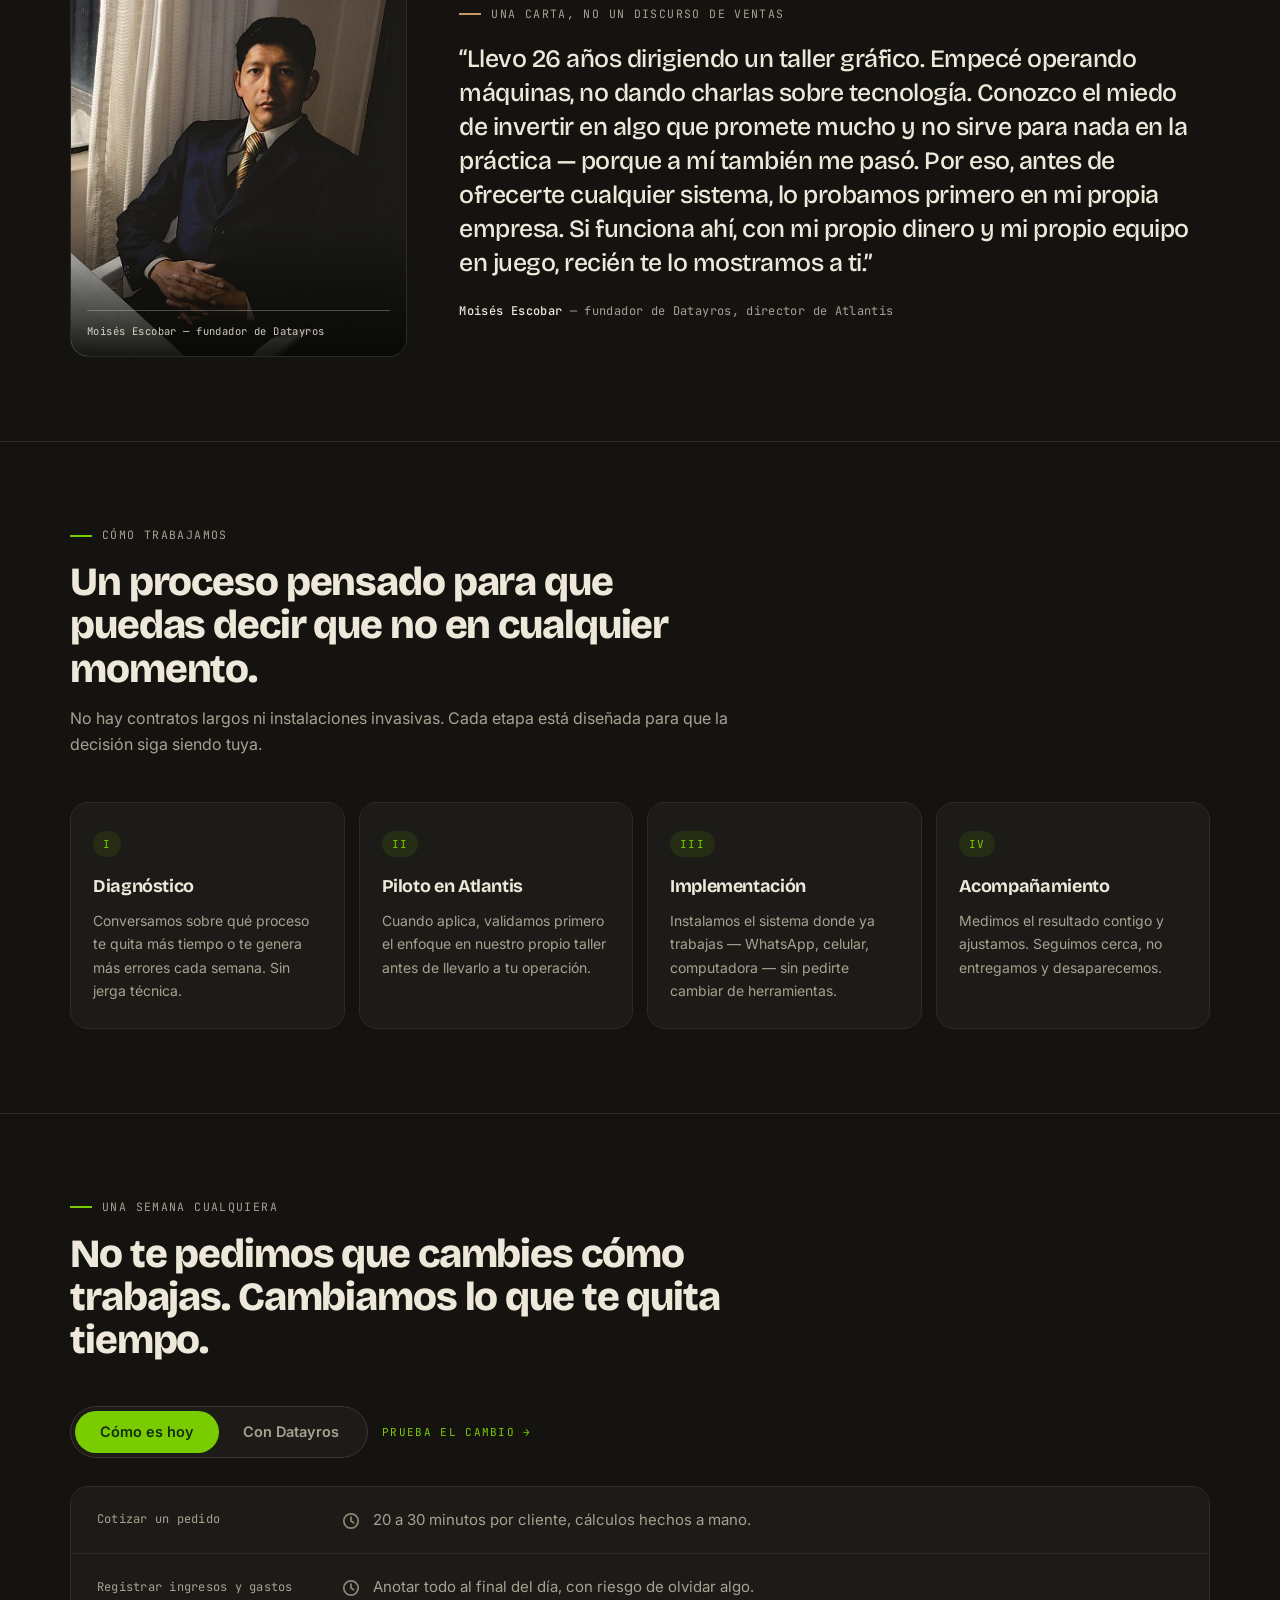
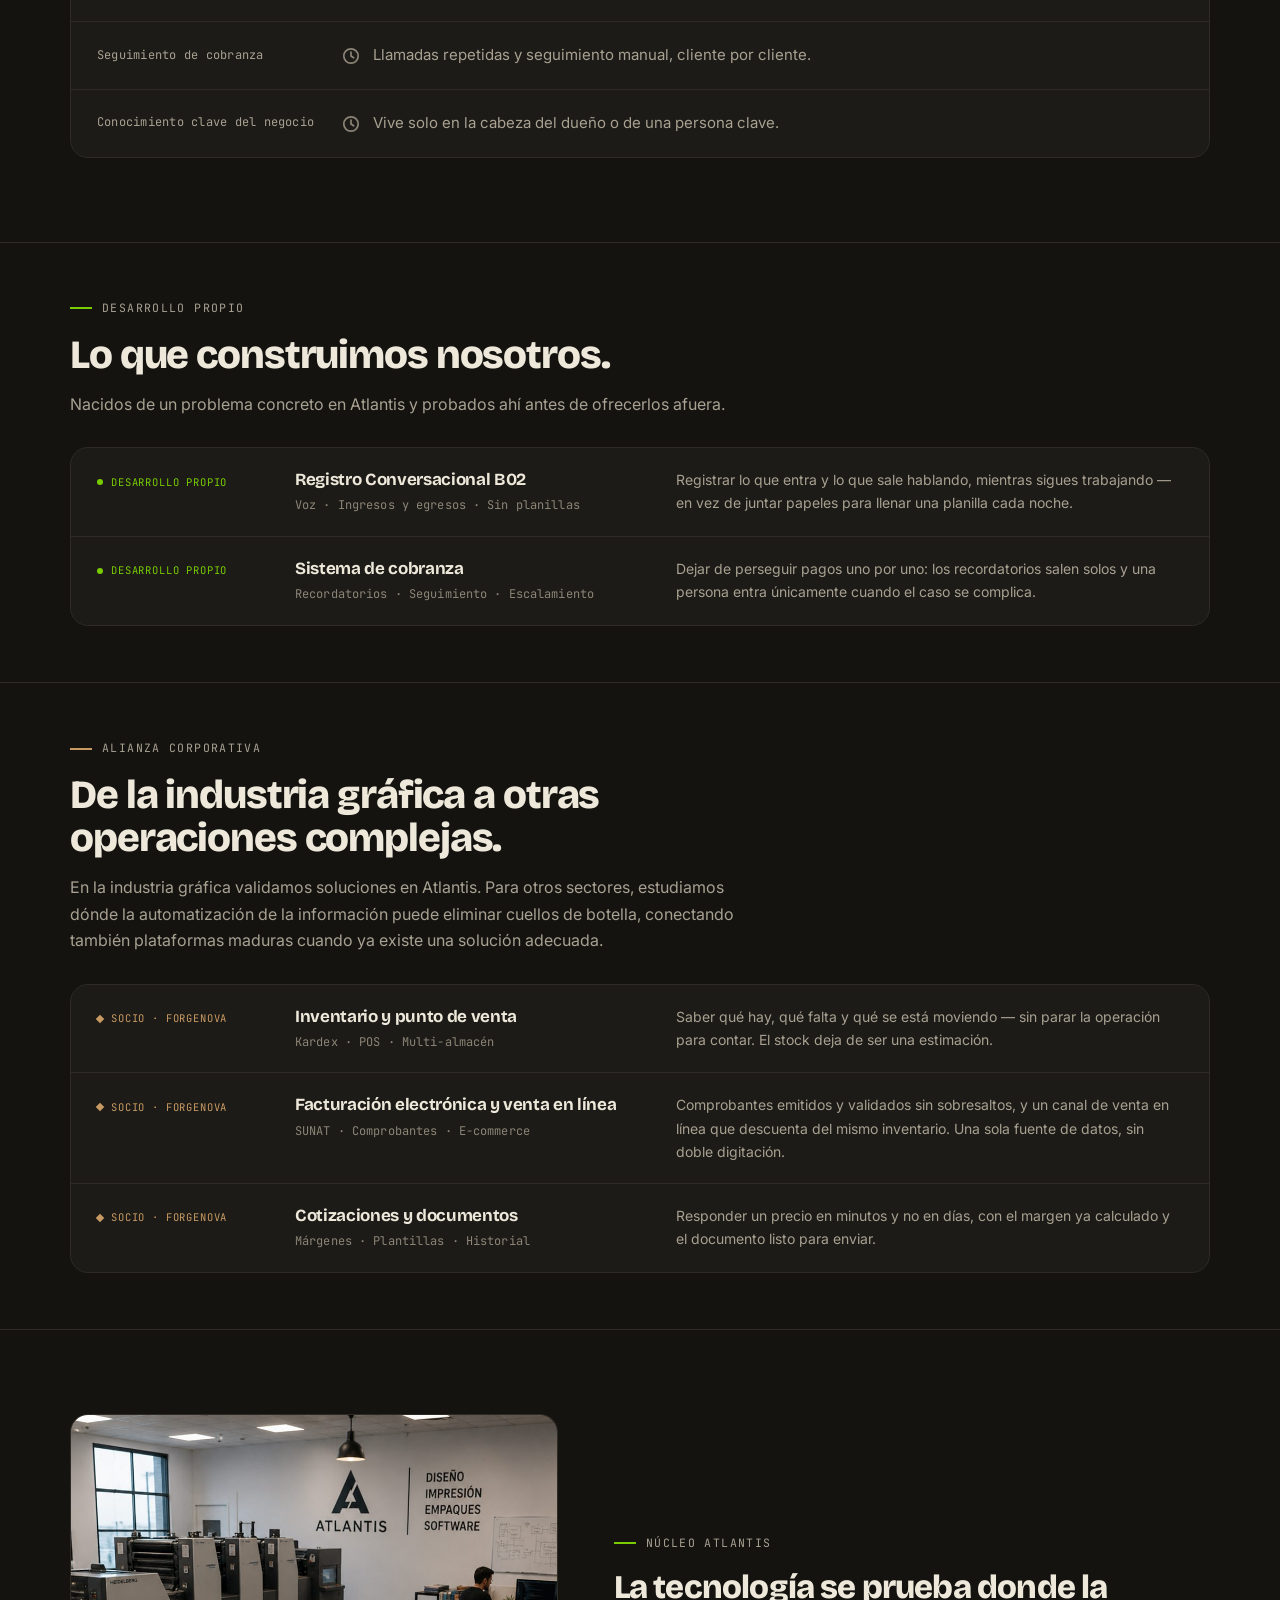
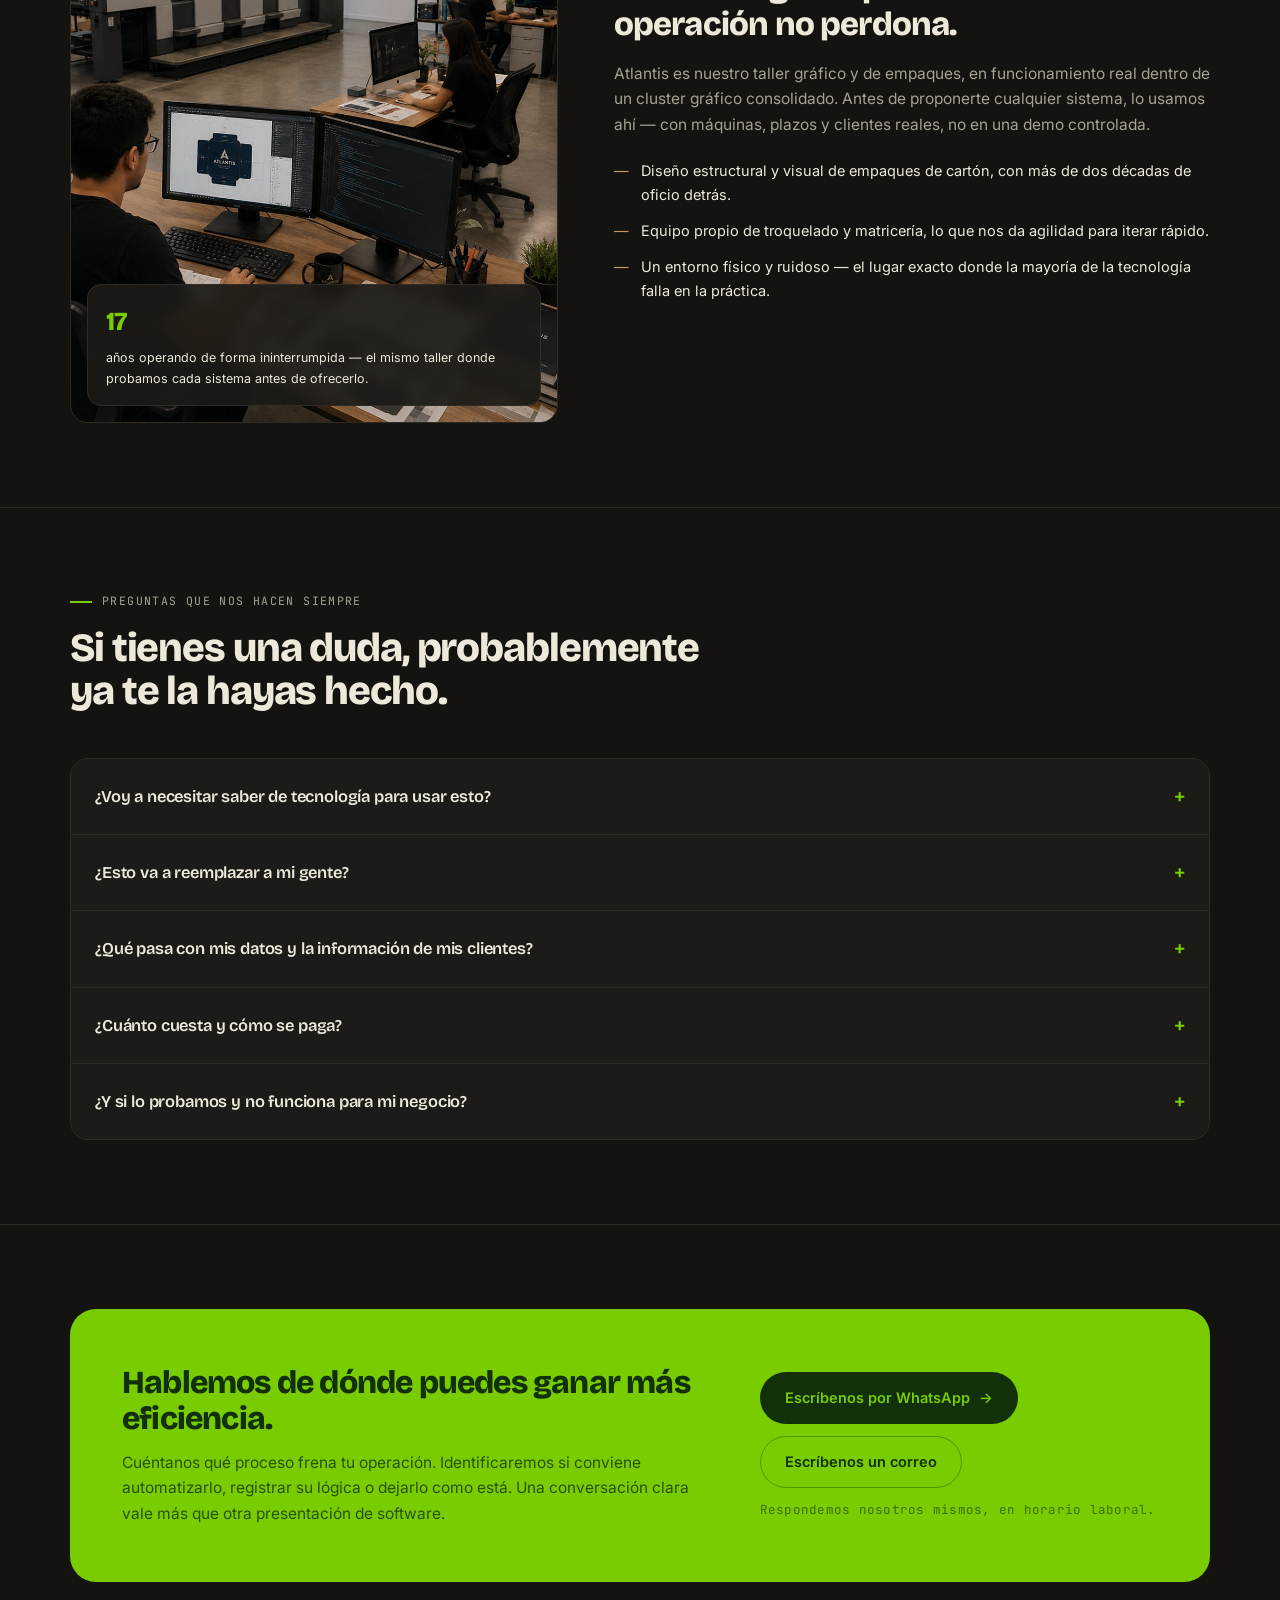
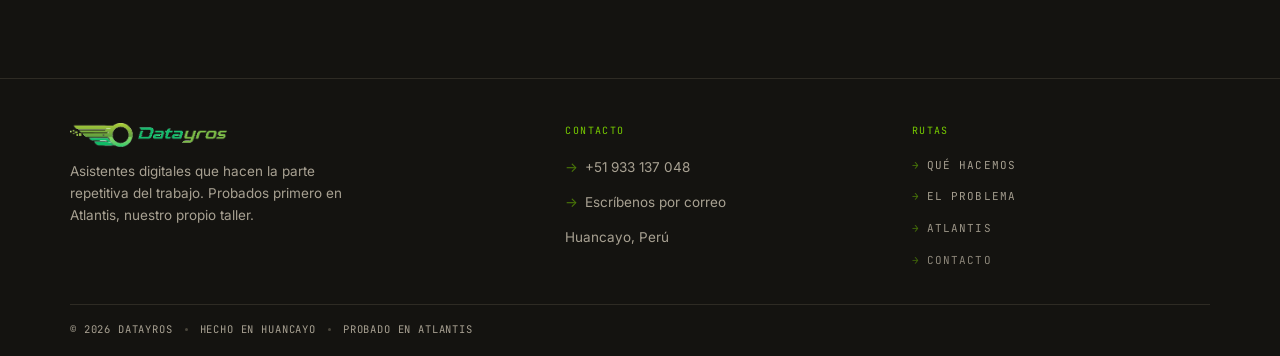
==== commit 65cf18e5: "Pase de profesionalización: identidad, plataforma, semántica y accesibilidad Identidad y compartibil" ====
--- a/index.html
+++ b/index.html
@@ -5,8 +5,7 @@
 <meta name="viewport" content="width=device-width, initial-scale=1">
 <title>Datayros — Asistentes digitales y chatbots de WhatsApp</title>
 <meta name="description" content="Automatizamos procesos: construimos asistentes digitales que hacen la parte repetitiva del trabajo. Atienden el WhatsApp, cotizan con tu margen y hacen el seguimiento de cobranza.">
-<!-- TODO: reemplaza https://datayros.com por tu dominio real (aquí, en robots.txt y en sitemap.xml). -->
-<link rel="canonical" href="https://datayros.com/">
+<link rel="canonical" href="https://www.datayros.com/">
 
 <!-- Open Graph — así se ve el enlace al compartirlo en WhatsApp, LinkedIn o X. -->
 <meta property="og:type" content="website">
@@ -14,17 +13,20 @@
 <meta property="og:locale" content="es_PE">
 <meta property="og:title" content="Datayros — Asistentes digitales y chatbots de WhatsApp">
 <meta property="og:description" content="La parte repetitiva del trabajo la hace un asistente digital. Tu gente hace el resto.">
-<meta property="og:url" content="https://datayros.com/">
-<meta property="og:image" content="https://datayros.com/img/og-image.png">
+<meta property="og:url" content="https://www.datayros.com/">
+<meta property="og:image" content="https://www.datayros.com/img/og-image.png">
 <meta property="og:image:width" content="1200">
 <meta property="og:image:height" content="630">
 <meta property="og:image:alt" content="Datayros — asistentes digitales y chatbots de WhatsApp">
 <meta name="twitter:card" content="summary_large_image">
 <meta name="twitter:title" content="Datayros — Asistentes digitales y chatbots de WhatsApp">
 <meta name="twitter:description" content="La parte repetitiva del trabajo la hace un asistente digital. Tu gente hace el resto.">
-<meta name="twitter:image" content="https://datayros.com/img/og-image.png">
+<meta name="twitter:image" content="https://www.datayros.com/img/og-image.png">
 
 <link rel="icon" href="/img/favicon.svg" type="image/svg+xml">
+<link rel="icon" type="image/png" sizes="192x192" href="/img/icon-192.png">
+<link rel="apple-touch-icon" href="/img/apple-touch-icon.png">
+<link rel="manifest" href="/site.webmanifest">
 <meta name="theme-color" content="#FAFAF7">
 
 <!-- El tema se decide ANTES de pintar para que no haya un parpadeo claro
@@ -39,7 +41,11 @@
     var saved = localStorage.getItem('dy-theme');
     var h = new Date().getHours();
     var theme = saved || ((h >= 19 || h < 7) ? 'night' : 'day');
-    if(theme === 'night') document.documentElement.setAttribute('data-theme','night');
+    if(theme === 'night'){
+      document.documentElement.setAttribute('data-theme','night');
+      var m=document.querySelector('meta[name="theme-color"]');
+      if(m) m.setAttribute('content','#141310');
+    }
   }catch(e){}
 })();
 </script>
@@ -48,8 +54,84 @@
 <link rel="preconnect" href="https://fonts.gstatic.com" crossorigin>
 <link href="https://fonts.googleapis.com/css2?family=Bricolage+Grotesque:opsz,wght@12..96,400;12..96,500;12..96,600;12..96,700;12..96,800&family=Inter:wght@400;500;600;700&family=JetBrains+Mono:wght@400;500&display=swap" rel="stylesheet">
 <link rel="stylesheet" href="/css/style.css">
+
+<!-- Datos estructurados: ficha de empresa y FAQ para los buscadores. -->
+<script type="application/ld+json">
+{
+ "@context": "https://schema.org",
+ "@type": "Organization",
+ "name": "Datayros",
+ "url": "https://www.datayros.com/",
+ "logo": "https://www.datayros.com/img/datayros-logo-h.png",
+ "description": "Asistentes digitales que hacen la parte repetitiva del trabajo: atención por WhatsApp, cotización y seguimiento de cobranza.",
+ "founder": {
+  "@type": "Person",
+  "name": "Moisés Escobar"
+ },
+ "address": {
+  "@type": "PostalAddress",
+  "addressLocality": "Huancayo",
+  "addressCountry": "PE"
+ },
+ "contactPoint": {
+  "@type": "ContactPoint",
+  "contactType": "sales",
+  "telephone": "+51-933-137-048",
+  "availableLanguage": "es"
+ }
+}
+</script>
+<script type="application/ld+json">
+{
+ "@context": "https://schema.org",
+ "@type": "FAQPage",
+ "mainEntity": [
+  {
+   "@type": "Question",
+   "name": "¿Voy a necesitar saber de tecnología para usar esto?",
+   "acceptedAnswer": {
+    "@type": "Answer",
+    "text": "No. Todo funciona por WhatsApp o conversación normal. Si tu equipo sabe escribir un mensaje, sabe usar el sistema."
+   }
+  },
+  {
+   "@type": "Question",
+   "name": "¿Esto va a reemplazar a mi gente?",
+   "acceptedAnswer": {
+    "@type": "Answer",
+    "text": "No es el objetivo ni la forma en que lo construimos. Cada sistema está pensado para quitar tareas repetitivas, no personas — y lo probamos primero con nuestro propio equipo en Atlantis, antes de llevarlo a otro lado."
+   }
+  },
+  {
+   "@type": "Question",
+   "name": "¿Qué pasa con mis datos y la información de mis clientes?",
+   "acceptedAnswer": {
+    "@type": "Answer",
+    "text": "La información queda como memoria de tu empresa. No se comparte ni se reutiliza para otros clientes."
+   }
+  },
+  {
+   "@type": "Question",
+   "name": "¿Cuánto cuesta y cómo se paga?",
+   "acceptedAnswer": {
+    "@type": "Answer",
+    "text": "Preferimos cobrar por resultado antes que por una licencia mensual fija. Lo conversamos según el proceso puntual que resolvamos — no vendemos un paquete genérico único para todos."
+   }
+  },
+  {
+   "@type": "Question",
+   "name": "¿Y si lo probamos y no funciona para mi negocio?",
+   "acceptedAnswer": {
+    "@type": "Answer",
+    "text": "Empezamos siempre con un problema acotado y medible. Si no genera el resultado esperado, te lo decimos con la misma honestidad con la que te lo prometimos — sin presionarte a continuar."
+   }
+  }
+ ]
+}
+</script>
 </head>
 <body>
+<a class="skip-link" href="#contenido">Saltar al contenido</a>
 
 <nav>
   <div class="nav-inner">
@@ -75,6 +157,8 @@
   <div class="nav-progress" id="navProgress"></div>
 </nav>
 
+<main id="contenido">
+
 <header class="hero" id="conversemos">
   <div class="bg-dots" aria-hidden="true"></div>
   <div class="bg-ring" aria-hidden="true"></div>
@@ -166,7 +250,7 @@
         </div>
 
         <div class="form-footer">
-          <span class="form-status" id="formStatus">Se abrirá WhatsApp con tu mensaje listo</span>
+          <span class="form-status" id="formStatus" role="status" aria-live="polite">Se abrirá WhatsApp con tu mensaje listo</span>
           <button type="submit" class="submit-btn" id="submitBtn">Enviar por WhatsApp <span class="arr">→</span></button>
         </div>
       </form>
@@ -254,19 +338,19 @@
     </div>
     <div class="mirror-grid reveal" data-stagger>
       <div class="mirror-card">
-        <p class="mirror-quote">"Mis procesos dependen demasiado de personas indispensables."</p>
+        <p class="mirror-quote">“Mis procesos dependen demasiado de personas indispensables.”</p>
         <div class="mirror-reply"><b>Memoria organizacional</b>Registramos criterios, excepciones y conocimiento clave como un activo de la empresa, para que la operación no se detenga cuando alguien no está.</div>
       </div>
       <div class="mirror-card">
-        <p class="mirror-quote">"Los proveedores tradicionales tardan meses en entregar o resolver."</p>
+        <p class="mirror-quote">“Los proveedores tradicionales tardan meses en entregar o resolver.”</p>
         <div class="mirror-reply"><b>Agilidad extrema</b>Escuchamos un dolor operativo, acotamos el problema y construimos un prototipo funcional antes de convertirlo en un proyecto interminable.</div>
       </div>
       <div class="mirror-card">
-        <p class="mirror-quote">"No quiero comprar otra herramienta que el equipo abandone."</p>
+        <p class="mirror-quote">“No quiero comprar otra herramienta que el equipo abandone.”</p>
         <div class="mirror-reply"><b>Adopción en la operación real</b>Diseñamos para el taller, producción, ventas y administración, usando los canales que el equipo ya entiende.</div>
       </div>
       <div class="mirror-card">
-        <p class="mirror-quote">"Necesito resultados, no una demostración futurista."</p>
+        <p class="mirror-quote">“Necesito resultados, no una demostración futurista.”</p>
         <div class="mirror-reply"><b>Resultados primero</b>Validamos cada solución con procesos reales, máquinas, plazos y presupuesto en juego antes de recomendarla.</div>
       </div>
     </div>
@@ -286,7 +370,7 @@
     </div>
     <div>
       <div class="eyebrow umber">Una carta, no un discurso de ventas</div>
-      <blockquote>"Llevo 26 años dirigiendo un taller gráfico. Empecé operando máquinas, no dando charlas sobre tecnología. Conozco el miedo de invertir en algo que promete mucho y no sirve para nada en la práctica — porque a mí también me pasó. Por eso, antes de ofrecerte cualquier sistema, lo probamos primero en mi propia empresa. Si funciona ahí, con mi propio dinero y mi propio equipo en juego, recién te lo mostramos a ti."</blockquote>
+      <blockquote>“Llevo 26 años dirigiendo un taller gráfico. Empecé operando máquinas, no dando charlas sobre tecnología. Conozco el miedo de invertir en algo que promete mucho y no sirve para nada en la práctica — porque a mí también me pasó. Por eso, antes de ofrecerte cualquier sistema, lo probamos primero en mi propia empresa. Si funciona ahí, con mi propio dinero y mi propio equipo en juego, recién te lo mostramos a ti.”</blockquote>
       <cite><span>Moisés Escobar</span> — fundador de Datayros, director de Atlantis</cite>
     </div>
   </div>
@@ -302,22 +386,22 @@
     <div class="method-row reveal" data-stagger>
       <div class="method-step">
         <div class="idx">I</div>
-        <h4>Diagnóstico</h4>
+        <h3>Diagnóstico</h3>
         <p>Conversamos sobre qué proceso te quita más tiempo o te genera más errores cada semana. Sin jerga técnica.</p>
       </div>
       <div class="method-step">
         <div class="idx">II</div>
-        <h4>Piloto en Atlantis</h4>
+        <h3>Piloto en Atlantis</h3>
         <p>Cuando aplica, validamos primero el enfoque en nuestro propio taller antes de llevarlo a tu operación.</p>
       </div>
       <div class="method-step">
         <div class="idx">III</div>
-        <h4>Implementación</h4>
+        <h3>Implementación</h3>
         <p>Instalamos el sistema donde ya trabajas — WhatsApp, celular, computadora — sin pedirte cambiar de herramientas.</p>
       </div>
       <div class="method-step">
         <div class="idx">IV</div>
-        <h4>Acompañamiento</h4>
+        <h3>Acompañamiento</h3>
         <p>Medimos el resultado contigo y ajustamos. Seguimos cerca, no entregamos y desaparecemos.</p>
       </div>
     </div>
@@ -512,23 +596,38 @@
   </div>
 </section>
 
+</main>
+
 <footer>
-  <div class="wrap footer-inner">
-    <a href="#" class="logo" aria-label="Datayros — inicio">
-      <!-- La banda del pie es tinta en ambos temas: siempre el logo nocturno. -->
-      <img src="/img/datayros-logo-h-night.png" alt="Datayros" width="711" height="109">
-    </a>
-    <div class="footer-mid">
-      <span>Huancayo</span><span class="dot"></span><span>Perú</span><span class="dot"></span><span>© 2026 Datayros</span>
-    </div>
-    <!-- Rutas del pie: cada una lleva su flecha de marca para leerse como
-         camino, no como texto suelto. Entran en cascada (reveal + stagger)
-         y al pasar el cursor la flecha avanza y el subrayado se dibuja. -->
-    <div class="footer-links reveal" data-stagger role="navigation" aria-label="Rutas de la página">
-      <a href="#hacemos"><span class="fl-arr" aria-hidden="true">→</span>Qué hacemos</a>
-      <a href="#entendemos"><span class="fl-arr" aria-hidden="true">→</span>El problema</a>
-      <a href="#atlantis"><span class="fl-arr" aria-hidden="true">→</span>Atlantis</a>
-      <a href="#contacto"><span class="fl-arr" aria-hidden="true">→</span>Contacto</a>
+  <div class="wrap">
+    <div class="footer-grid">
+      <div class="footer-brand">
+        <a href="#" class="logo" aria-label="Datayros — inicio">
+          <!-- La banda del pie es tinta en ambos temas: siempre el logo nocturno. -->
+          <img src="/img/datayros-logo-h-night.png" alt="Datayros" width="711" height="109">
+        </a>
+        <p class="footer-tag">Asistentes digitales que hacen la parte repetitiva del trabajo. Probados primero en Atlantis, nuestro propio taller.</p>
+      </div>
+      <div class="footer-col">
+        <p class="footer-label mono">Contacto</p>
+        <a class="footer-line" href="#" data-whatsapp><span class="fl-arr" aria-hidden="true">→</span>+51 933 137 048</a>
+        <a class="footer-line" href="#" data-email><span class="fl-arr" aria-hidden="true">→</span>Escríbenos por correo</a>
+        <p class="footer-line is-text">Huancayo, Perú</p>
+      </div>
+      <div class="footer-col">
+        <p class="footer-label mono">Rutas</p>
+        <div class="footer-links reveal" data-stagger role="navigation" aria-label="Rutas de la página">
+          <a href="#hacemos"><span class="fl-arr" aria-hidden="true">→</span>Qué hacemos</a>
+          <a href="#entendemos"><span class="fl-arr" aria-hidden="true">→</span>El problema</a>
+          <a href="#atlantis"><span class="fl-arr" aria-hidden="true">→</span>Atlantis</a>
+          <a href="#contacto"><span class="fl-arr" aria-hidden="true">→</span>Contacto</a>
+        </div>
+      </div>
+    </div>
+    <div class="footer-bottom">
+      <span>© 2026 Datayros</span><span class="dot" aria-hidden="true"></span>
+      <span>Hecho en Huancayo</span><span class="dot" aria-hidden="true"></span>
+      <span>Probado en Atlantis</span>
     </div>
   </div>
 </footer>
--- a/css/style.css
+++ b/css/style.css
@@ -35,7 +35,7 @@
   --line:#E5E3DC;
   --line-strong:#D8D6CF;
   --muted:#6B6B66;
-  --muted-2:#9C9A93;
+  --muted-2:#75736E;        /* 4.7:1 sobre blanco — antes #9C9A93 fallaba AA */
 
   /* Marca */
   --accent:#005418;            /* verde profundo — 8.6:1 sobre papel */
@@ -87,7 +87,7 @@
   --line:#2E2B24;
   --line-strong:#3A362C;
   --muted:#A8A192;
-  --muted-2:#7E786A;
+  --muted-2:#8C8577;        /* 5.1:1 sobre tinta — antes #7E786A fallaba AA */
 
   --accent:#78CC00;
   --accent-hover:#8CE000;
@@ -126,13 +126,13 @@
 
 *{box-sizing:border-box; margin:0; padding:0;}
 html{scroll-behavior:smooth;}
+::selection{ background:var(--accent); color:var(--on-accent); }
 body{
   background:var(--paper); color:var(--ink);
   font-family:'Inter', sans-serif; line-height:1.65; font-size:16px;
   -webkit-font-smoothing:antialiased; overflow-x:hidden;
   transition:background-color .3s var(--ease-out), color .3s var(--ease-out);
 }
-::selection{background:var(--accent); color:var(--on-accent);}
 .wrap{max-width:1220px; margin:0 auto; padding:0 40px;}
 @media (max-width:640px){ .wrap{padding:0 20px;} }
 h1,h2,h3,h4{ font-family:'Bricolage Grotesque', sans-serif; letter-spacing:-0.02em; }
@@ -456,7 +456,7 @@
   color:var(--accent); background:var(--accent-dim); display:inline-block;
   padding:4px 10px; border-radius:999px;
 }
-.method-step h4{ font-size:18px; font-weight:700; margin:15px 0 8px; }
+.method-step h3{ font-size:18px; font-weight:700; margin:15px 0 8px; }
 .method-step p{ color:var(--muted); font-size:14px; }
 
 .compare-toggle-input{ position:absolute; opacity:0; pointer-events:none; }
@@ -632,32 +632,50 @@
 
 /* ── 6. Footer ───────────────────────────────────────────────────────────── */
 /* Banda de tinta en ambos temas, como cierre editorial. */
-footer{ background:#141310; color:#EDE8DA; padding:34px 0; }
+footer{ background:#141310; color:#EDE8DA; padding:44px 0 0; }
 [data-theme="night"] footer{ border-top:1px solid var(--line); }
-.footer-inner{ display:flex; justify-content:space-between; align-items:center; flex-wrap:wrap; gap:18px 28px; }
-footer .logo img{ height:24px; }
-.footer-mid{ display:flex; align-items:center; gap:12px; flex-wrap:wrap;
-  font-family:'JetBrains Mono',monospace; font-size:11px; letter-spacing:.12em;
-  text-transform:uppercase; color:#7E786A; }
-.footer-mid .dot{ width:3px; height:3px; border-radius:50%; background:#4A463C; }
-.footer-links{ display:flex; gap:22px; font-family:'JetBrains Mono',monospace; font-size:11px;
-  letter-spacing:.1em; text-transform:uppercase; color:#7E786A; flex-wrap:wrap; }
+
+.footer-grid{ display:grid; grid-template-columns:1.5fr 1fr 1fr; gap:28px 48px;
+  padding-bottom:34px; }
+footer .logo img{ height:24px; width:auto; }
+.footer-tag{ margin-top:14px; max-width:34ch; font-size:13.5px; line-height:1.6; color:#A8A192; }
+
+.footer-label{ font-size:10px; letter-spacing:.14em; text-transform:uppercase;
+  color:#78CC00; margin-bottom:14px; }
+.footer-line{ display:inline-flex; align-items:center; gap:7px; font-size:13.5px;
+  color:#A8A192; text-decoration:none; padding:2px 0; margin-bottom:9px;
+  position:relative; transition:color .22s var(--ease-out); }
+.footer-line.is-text{ margin-bottom:0; }
+.footer-col .footer-line{ display:flex; width:fit-content; }
+
+/* Rutas: columna, con la flecha de marca siempre visible como marcador. */
+.footer-links{ display:flex; flex-direction:column; align-items:flex-start; gap:9px;
+  font-family:'JetBrains Mono',monospace; font-size:11px;
+  letter-spacing:.1em; text-transform:uppercase; color:#A8A192; }
 .footer-links a{ position:relative; display:inline-flex; align-items:center; gap:7px;
   text-decoration:none; padding:2px 0; transition:color .22s var(--ease-out); }
-/* La flecha va siempre visible, tenue: el marcador de que esto es una ruta.
-   Al pasar el cursor se enciende y avanza — el gesto de todo el sitio. */
-.footer-links .fl-arr{ color:#78CC00; opacity:.55;
+.fl-arr{ color:#78CC00; opacity:.55;
   transition:transform .22s var(--ease-out), opacity .22s var(--ease-out); }
-/* Subrayado que se dibuja de izquierda a derecha, como los títulos de la franja. */
-.footer-links a::after{ content:''; position:absolute; left:0; right:0; bottom:-3px;
-  height:1px; background:#78CC00; transform:scaleX(0); transform-origin:left;
-  transition:transform .28s var(--ease-out); }
-@media (hover:hover) and (pointer:fine){
-  .footer-links a:hover{ color:#EDE8DA; }
-  .footer-links a:hover .fl-arr{ opacity:1; transform:translateX(4px); }
-  .footer-links a:hover::after{ transform:scaleX(1); }
-}
-.footer-links a:focus-visible{ outline:2px solid #78CC00; outline-offset:4px; border-radius:4px; }
+.footer-links a::after, .footer-line[href]::after{ content:''; position:absolute;
+  left:0; right:0; bottom:-2px; height:1px; background:#78CC00;
+  transform:scaleX(0); transform-origin:left; transition:transform .28s var(--ease-out); }
+@media (hover:hover) and (pointer:fine){
+  .footer-links a:hover, .footer-line[href]:hover{ color:#EDE8DA; }
+  .footer-links a:hover .fl-arr, .footer-line[href]:hover .fl-arr{ opacity:1; transform:translateX(4px); }
+  .footer-links a:hover::after, .footer-line[href]:hover::after{ transform:scaleX(1); }
+}
+.footer-links a:focus-visible, .footer-line[href]:focus-visible{
+  outline:2px solid #78CC00; outline-offset:4px; border-radius:4px; }
+
+.footer-bottom{ display:flex; align-items:center; gap:12px; flex-wrap:wrap;
+  border-top:1px solid #2E2B24; padding:16px 0 18px;
+  font-family:'JetBrains Mono',monospace; font-size:10.5px; letter-spacing:.08em;
+  text-transform:uppercase; color:#A8A192; }
+.footer-bottom .dot{ width:3px; height:3px; border-radius:50%; background:#4A463C; }
+
+@media (max-width:760px){
+  .footer-grid{ grid-template-columns:1fr; gap:26px; }
+}
 
 /* Movimiento reducido: se conserva lo que ayuda a comprender y se retira
    todo desplazamiento. Nunca deja contenido invisible. */
@@ -800,6 +818,12 @@
 .chat-send:hover:not(:disabled){ background:var(--accent-hover); }
 .chat-send:disabled{ opacity:.45; cursor:not-allowed; }
 
+/* Enlace de salto: invisible hasta que el teclado lo enfoca. */
+.skip-link{ position:fixed; top:-48px; left:16px; z-index:200; background:var(--accent);
+  color:var(--on-accent); font-weight:700; font-size:14px; padding:10px 16px;
+  border-radius:0 0 10px 10px; text-decoration:none; transition:top .2s var(--ease-out); }
+.skip-link:focus-visible{ top:0; outline:2px solid var(--lime); outline-offset:2px; }
+
 /* ── La franja de oficios (#hacemos) ──────────────────────────────────────────
    Único bloque de la página con la piel CONTRARIA a la del tema activo: de día
    tinta verde sobre papel crema, de noche crema sobre tinta. Ese corte de
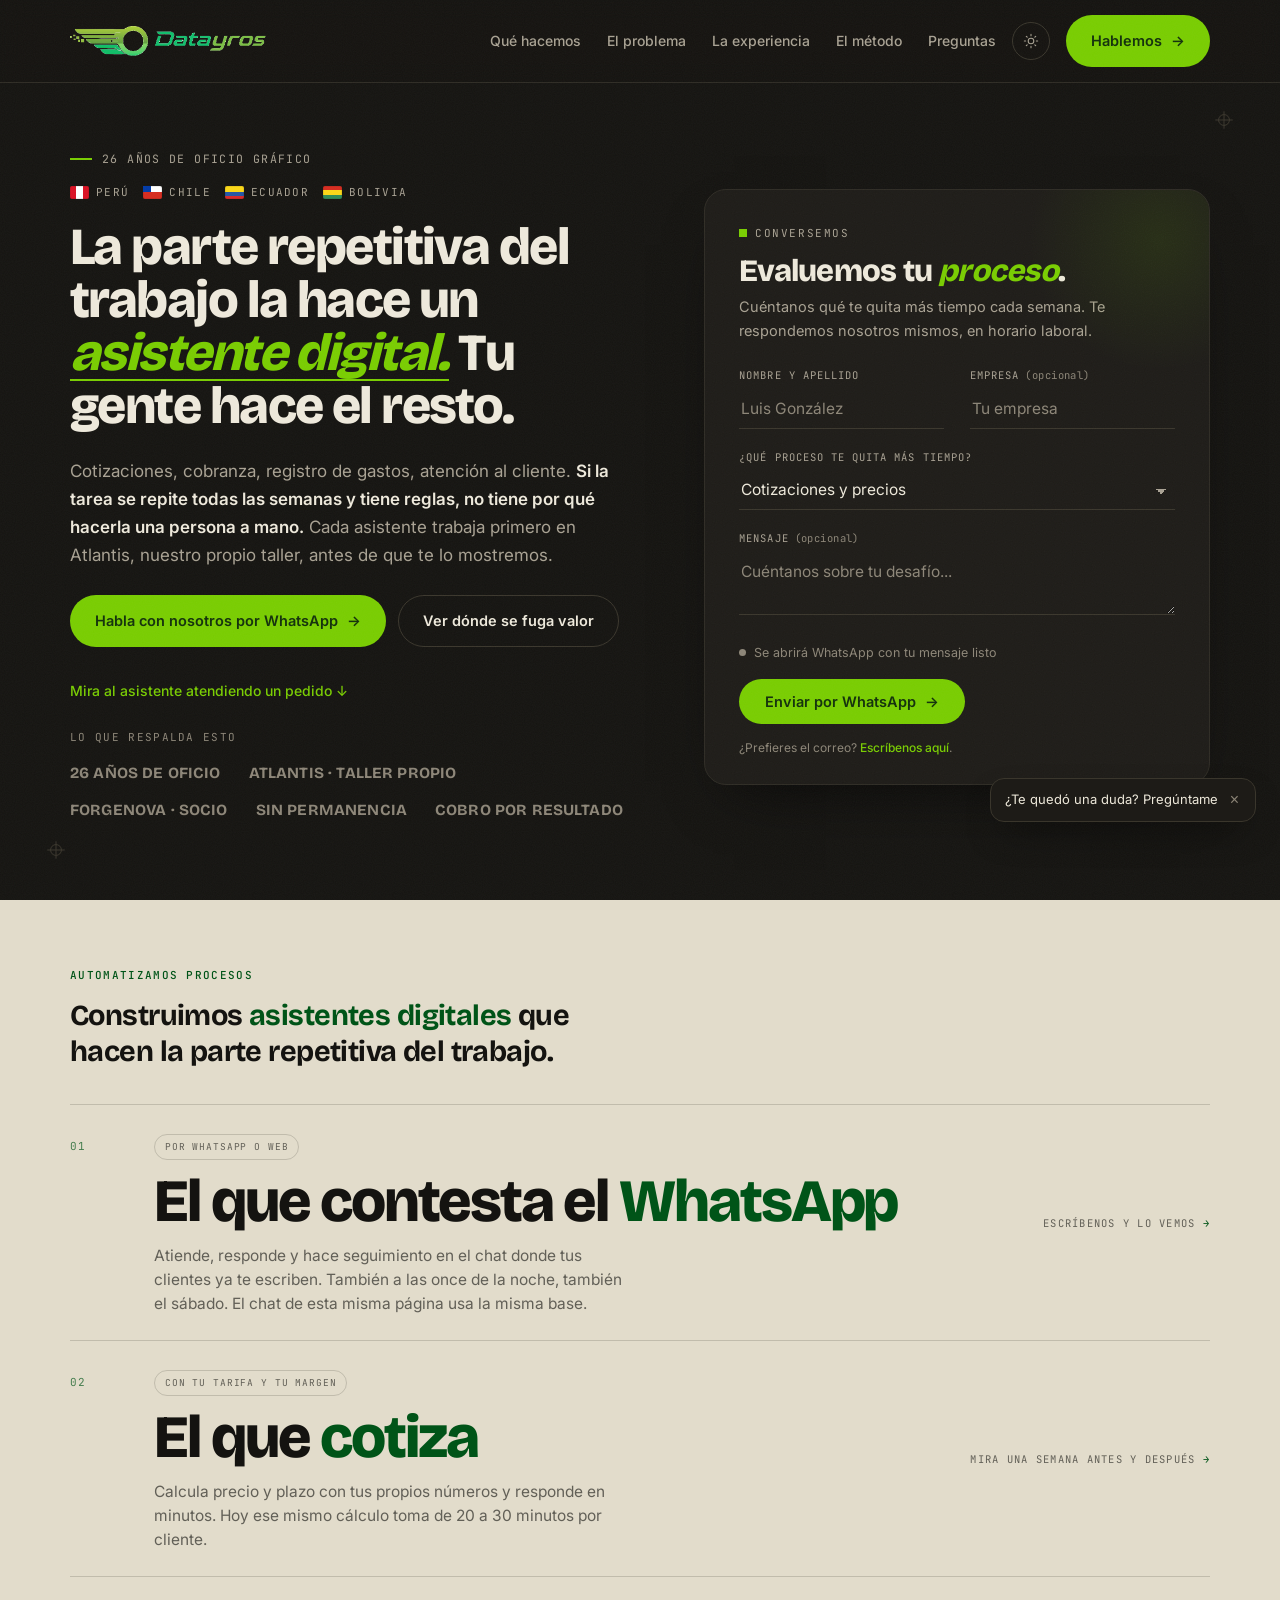
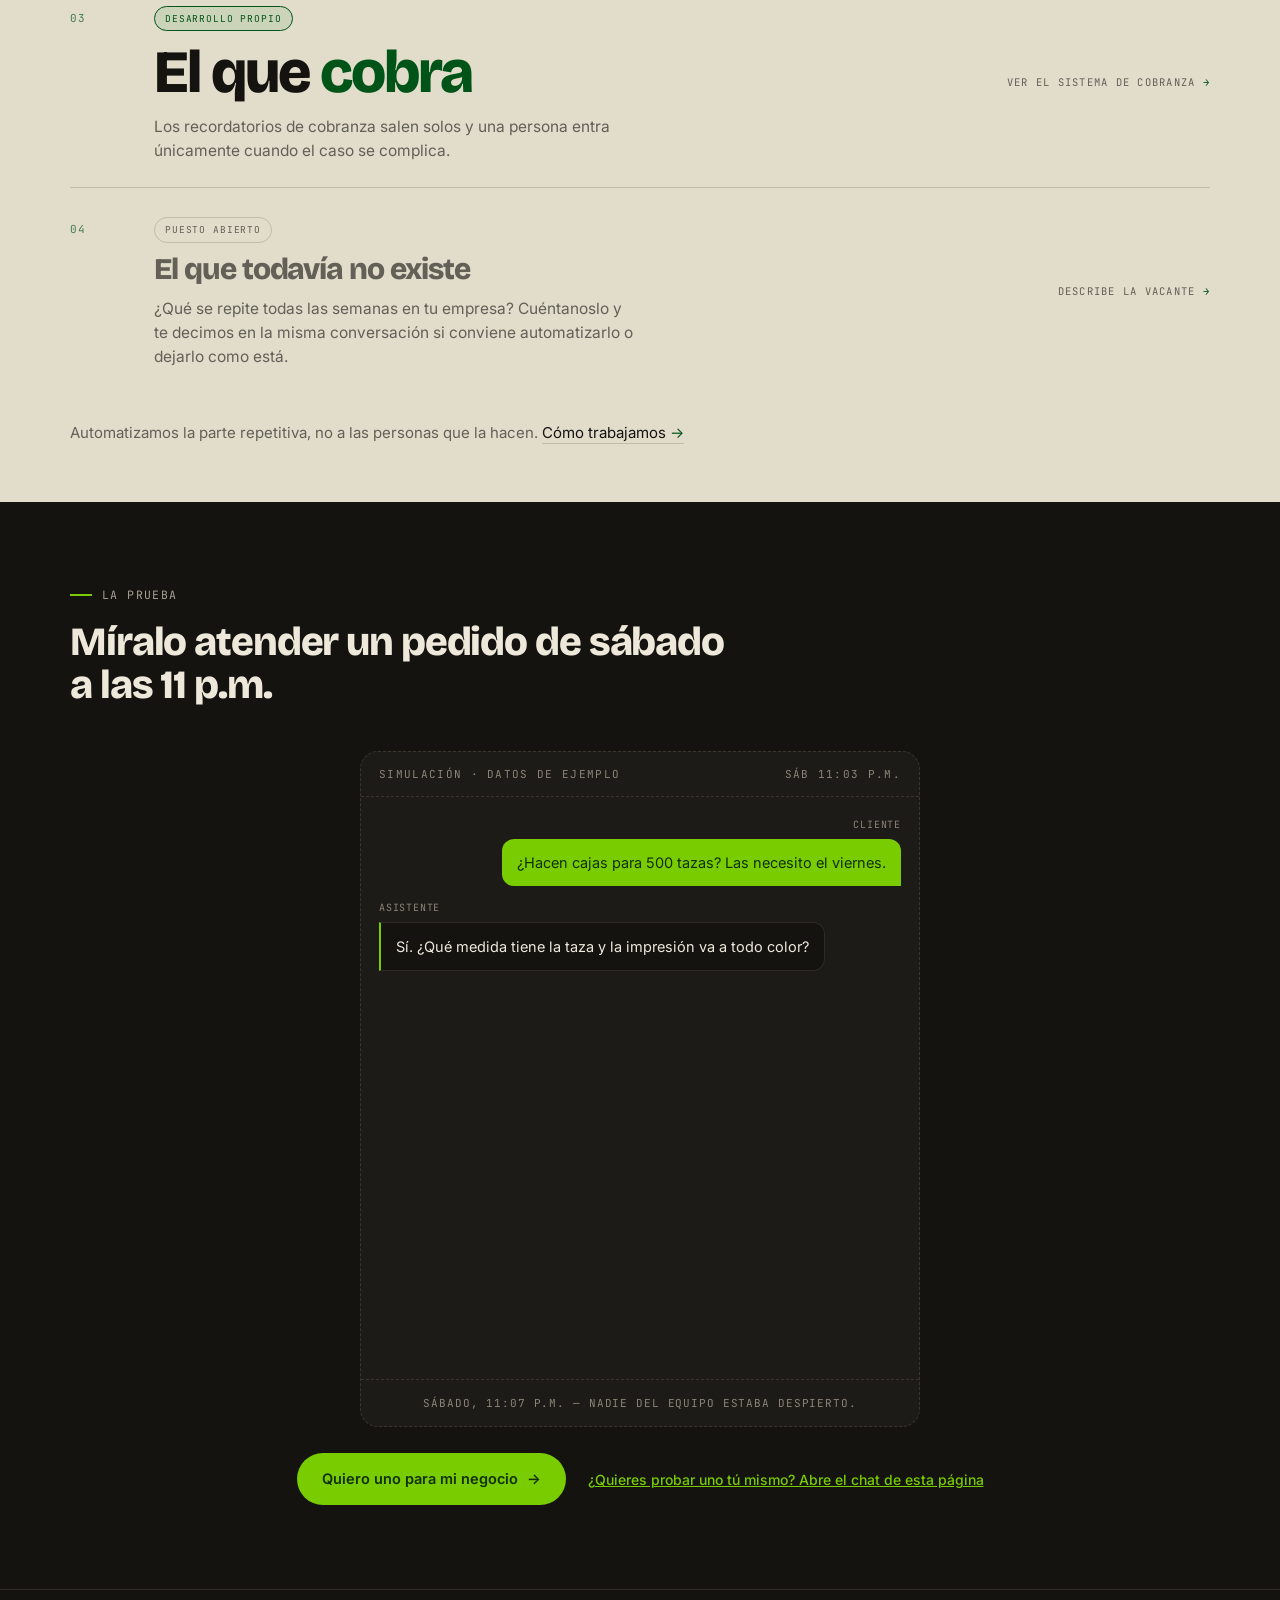
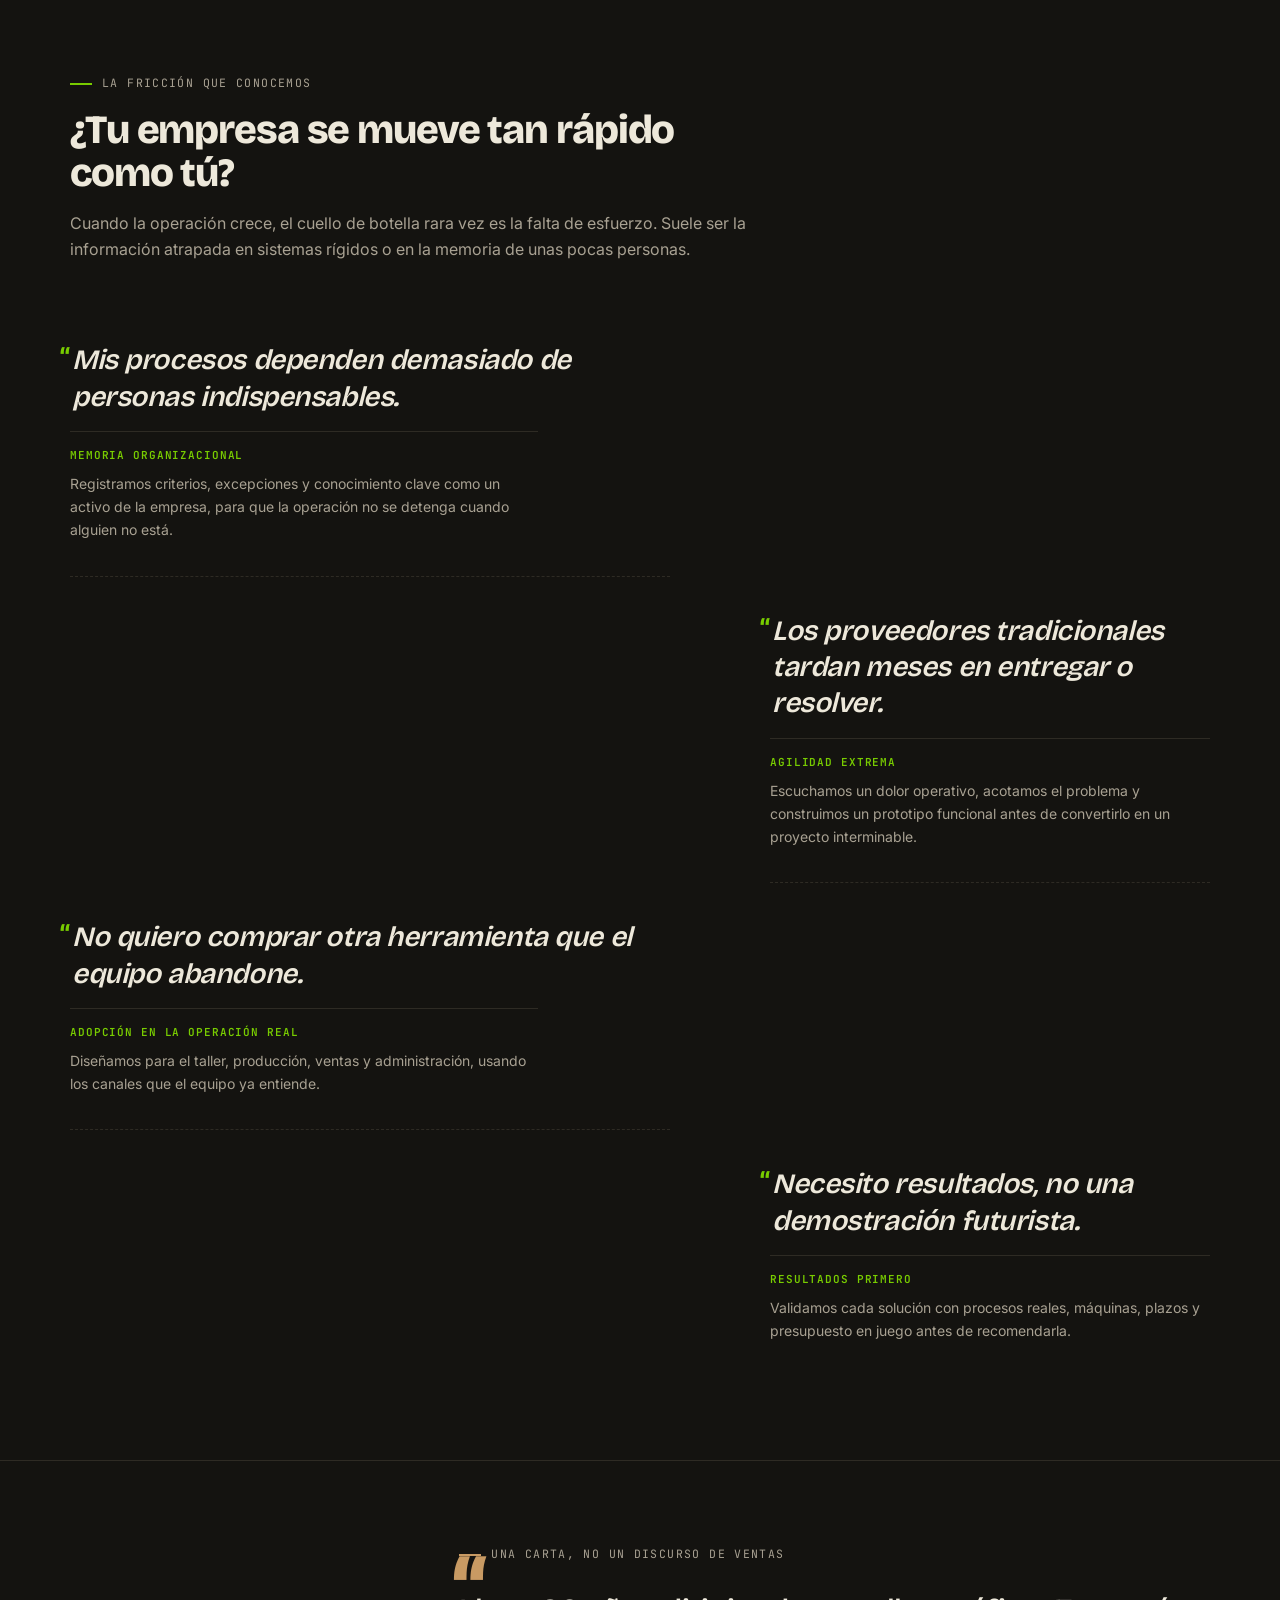
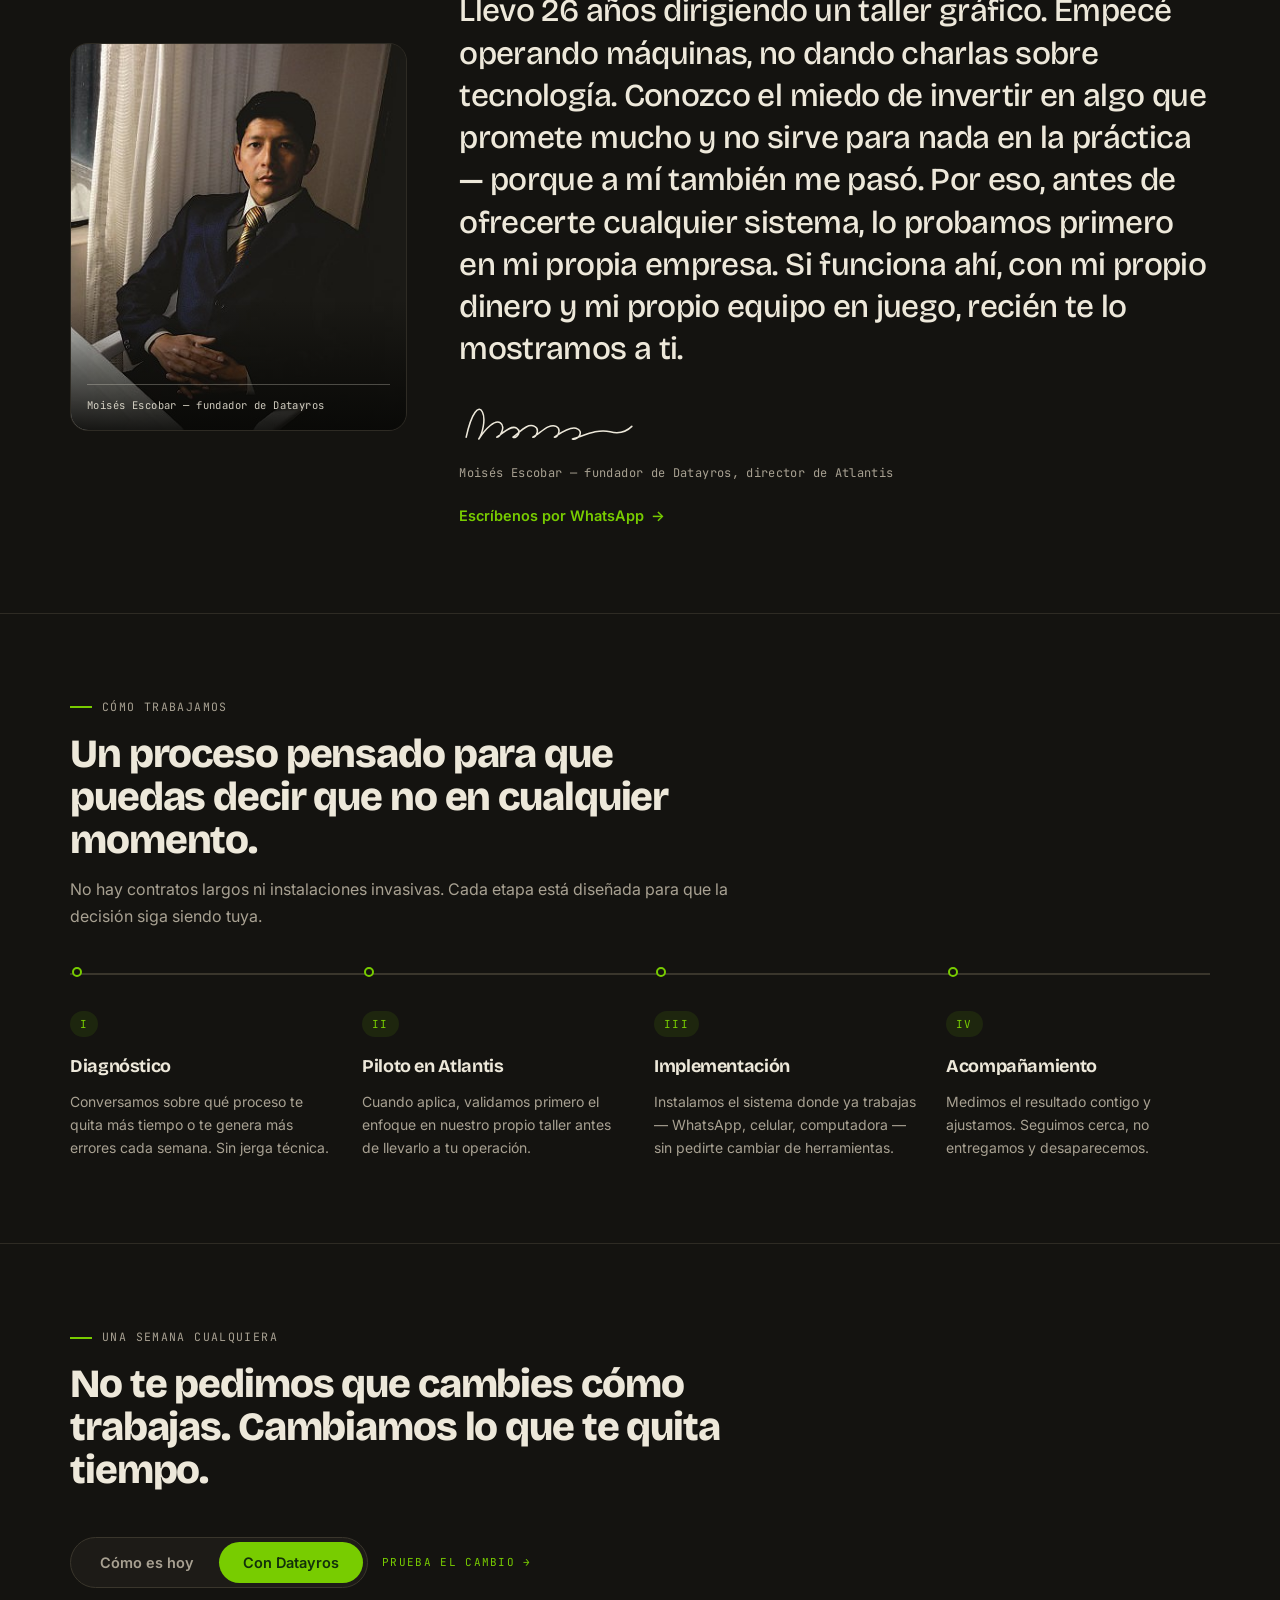
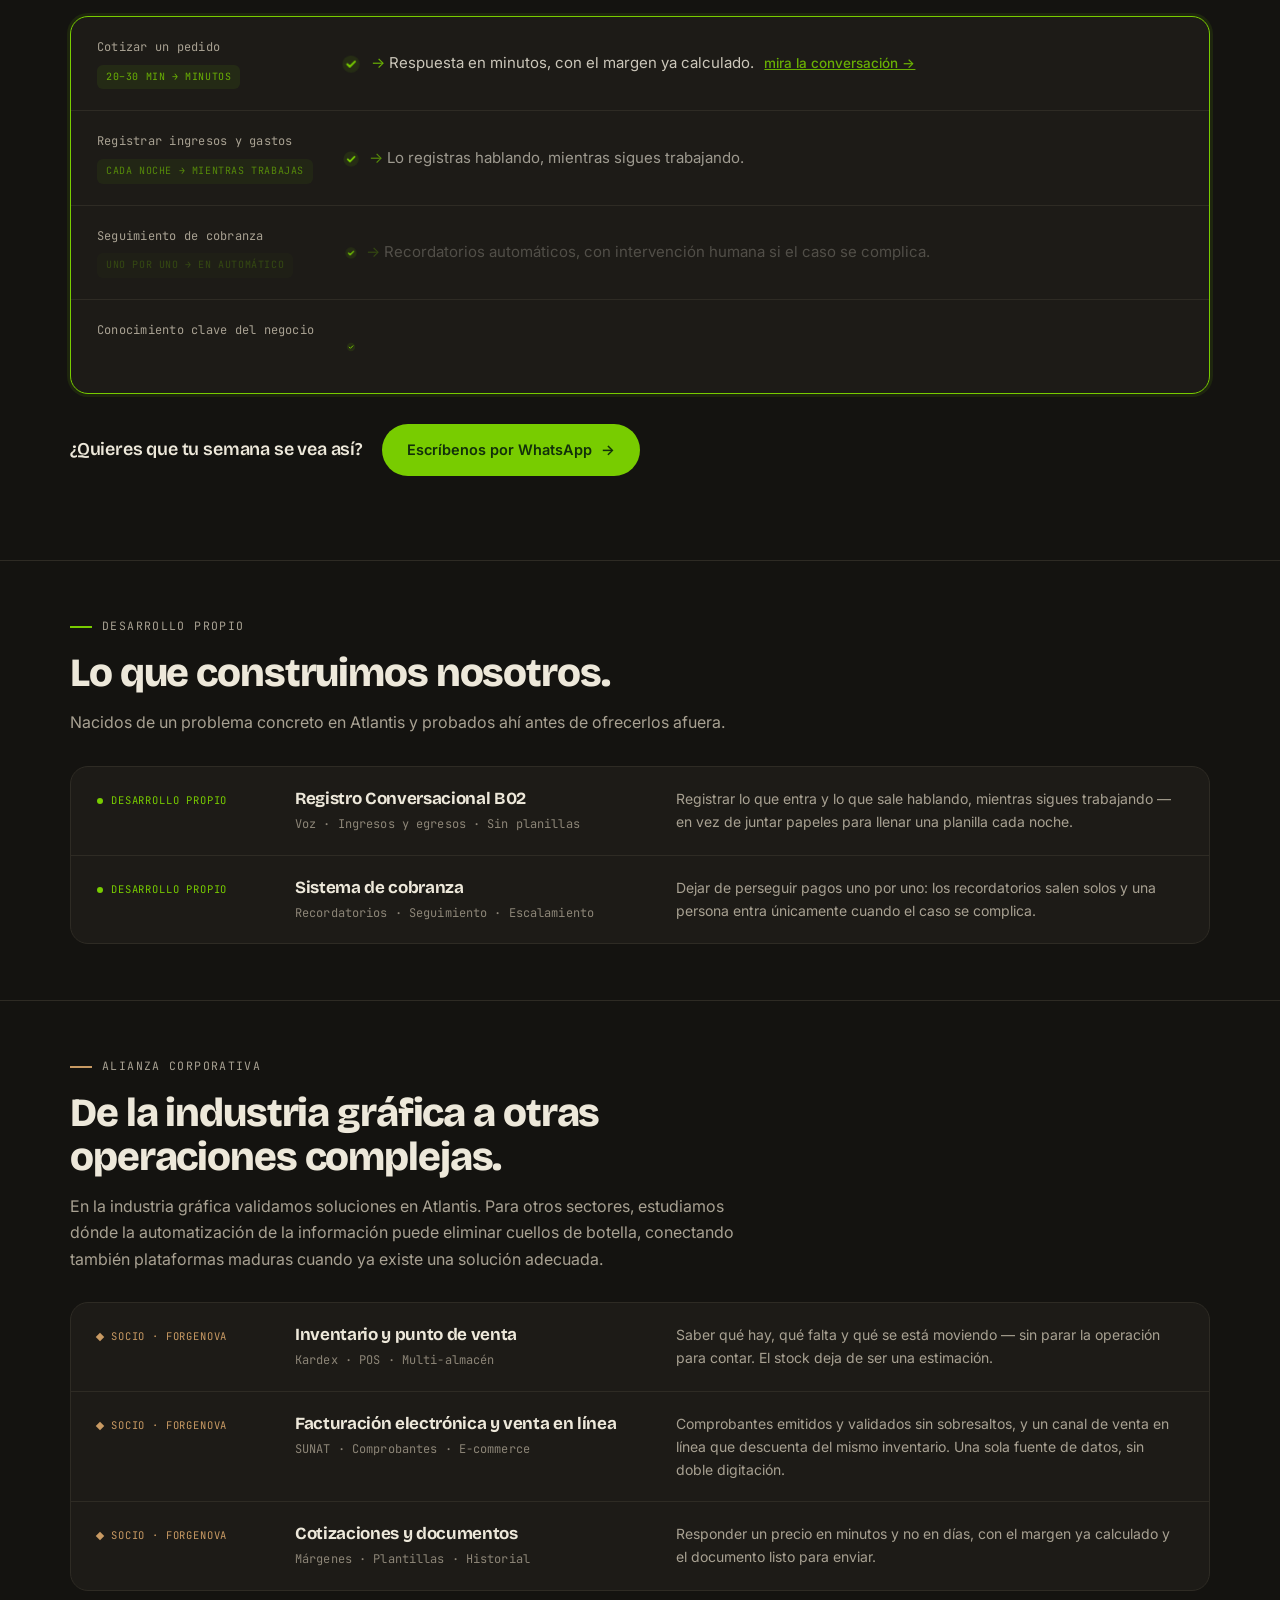
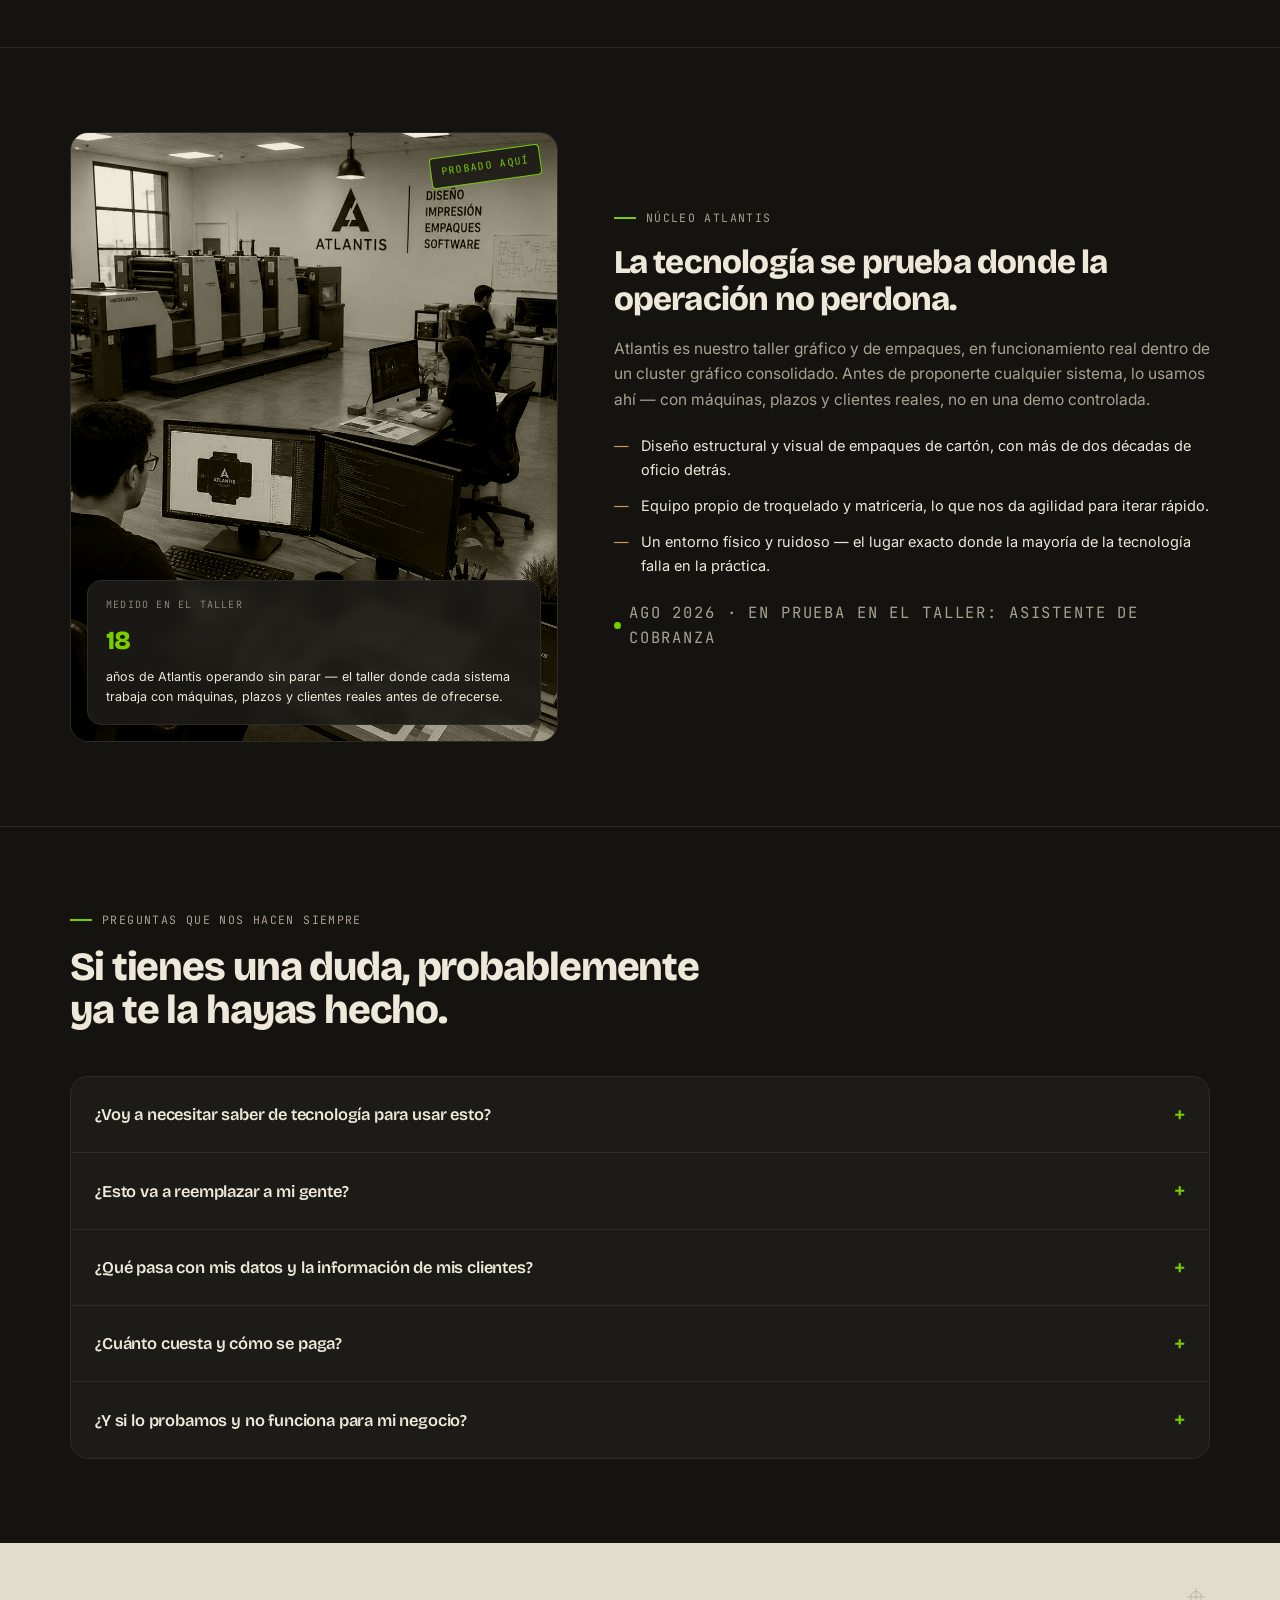
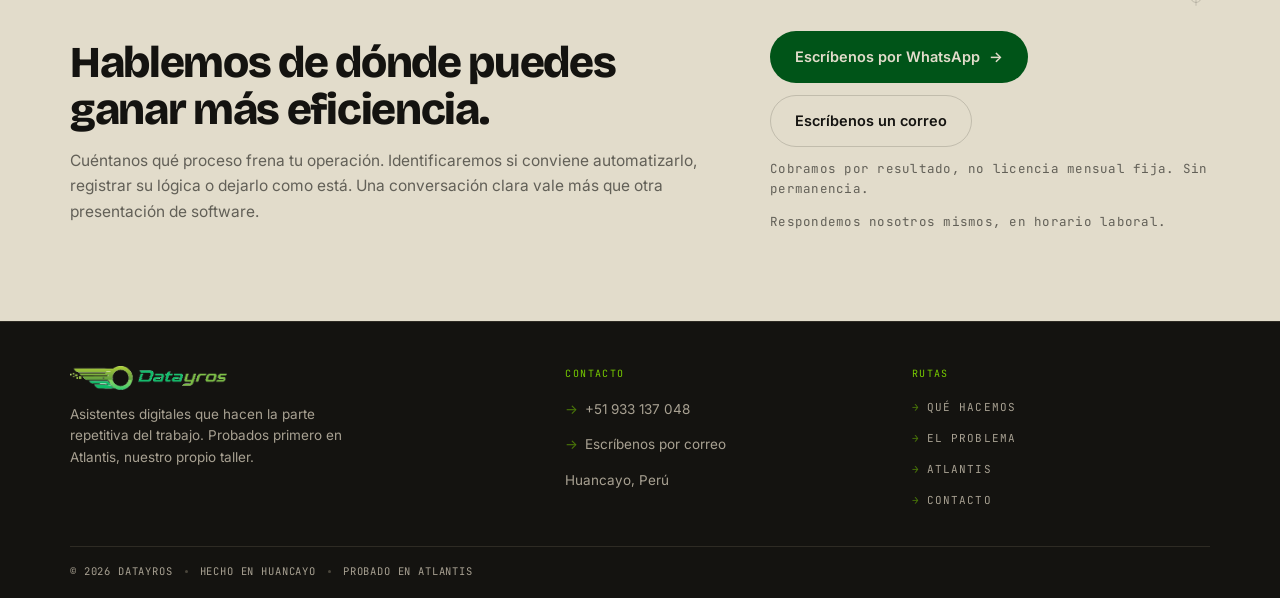
==== commit 8c713783: "Update landing content and assets" ====
--- a/index.html
+++ b/index.html
@@ -160,13 +160,16 @@
 <main id="contenido">
 
 <header class="hero" id="conversemos">
-  <div class="bg-dots" aria-hidden="true"></div>
-  <div class="bg-ring" aria-hidden="true"></div>
+  <!-- Cruces de registro de imprenta: la marca con la que el taller alinea
+       las tintas. Quietas siempre — decoran sin pedir movimiento. -->
+  <svg class="reg-mark reg-a" viewBox="0 0 24 24" width="20" height="20" fill="none" aria-hidden="true"><circle cx="12" cy="12" r="6.5" stroke="currentColor" stroke-width="1.2"/><path d="M12 1.5v21M1.5 12h21" stroke="currentColor" stroke-width="1.2"/></svg>
+  <svg class="reg-mark reg-b" viewBox="0 0 24 24" width="20" height="20" fill="none" aria-hidden="true"><circle cx="12" cy="12" r="6.5" stroke="currentColor" stroke-width="1.2"/><path d="M12 1.5v21M1.5 12h21" stroke="currentColor" stroke-width="1.2"/></svg>
   <div class="wrap hero-grid">
 
     <div class="hero-left">
       <div class="hero-eyebrow" data-fade>
-        <span class="eyebrow">Más de 25 años de oficio</span>
+        <!-- TODO(Moisés): confirmar 26 (oficio de Moisés) y 18 (Atlantis) antes de publicar -->
+        <span class="eyebrow">26 años de oficio gráfico</span>
         <div class="country-list" aria-label="Países donde trabajamos">
           <span class="country mono"><span class="flag flag-peru" aria-hidden="true"></span>Perú</span>
           <span class="country mono"><span class="flag flag-chile" aria-hidden="true"></span>Chile</span>
@@ -175,11 +178,6 @@
         </div>
       </div>
 
-      <div class="service-badges" data-fade>
-        <span class="service-badge"><i></i>Asistentes digitales <span class="muted">· hacen la parte repetitiva</span></span>
-        <span class="service-badge"><i></i>Chatbots de WhatsApp <span class="muted">· atienden y venden</span></span>
-      </div>
-
       <h1 data-fade>La parte repetitiva del trabajo la hace un <span class="accent">asistente digital.</span> Tu gente hace el resto.</h1>
 
       <p class="lede" data-fade>Cotizaciones, cobranza, registro de gastos, atención al cliente. <b>Si la tarea se repite todas las semanas y tiene reglas, no tiene por qué hacerla una persona a mano.</b> Cada asistente trabaja primero en Atlantis, nuestro propio taller, antes de que te lo mostremos.</p>
@@ -189,16 +187,14 @@
         <a href="#entendemos" class="btn btn-ghost">Ver dónde se fuga valor</a>
       </div>
 
-      <div class="partner-pills" data-fade>
-        <span class="partner-pill"><span class="pp-mark" aria-hidden="true"></span>Atlantis <span class="muted">· Taller showroom</span></span>
-        <span class="partner-pill"><span class="pp-mark" aria-hidden="true"></span>ForgeNova <span class="muted">· Socio corporativo</span></span>
-      </div>
+      <a class="hero-demo-link" href="#demo">Mira al asistente atendiendo un pedido ↓</a>
 
       <div data-fade>
         <div class="trust-label mono">Lo que respalda esto</div>
         <div class="trust-row">
-          <span>+25 AÑOS DE INDUSTRIA</span>
-          <span>TALLER PROPIO</span>
+          <span>26 AÑOS DE OFICIO</span>
+          <span>ATLANTIS · TALLER PROPIO</span>
+          <span>FORGENOVA · SOCIO</span>
           <span>SIN PERMANENCIA</span>
           <span>COBRO POR RESULTADO</span>
         </div>
@@ -283,7 +279,7 @@
         <span class="cap-body">
           <span class="cap-tag mono">Por WhatsApp o web</span>
           <span class="cap-title">El que contesta el <em class="lit">WhatsApp</em></span>
-          <span class="cap-sub">Atiende, responde y hace seguimiento en el chat donde tus clientes ya te escriben. También a las once de la noche, también el sábado.</span>
+          <span class="cap-sub">Atiende, responde y hace seguimiento en el chat donde tus clientes ya te escriben. También a las once de la noche, también el sábado. El chat de esta misma página usa la misma base.</span>
         </span>
         <span class="cap-go mono">Escríbenos y lo vemos <span class="arr">→</span></span>
       </a>
@@ -329,6 +325,39 @@
   </div>
 </section>
 
+<!-- ── La prueba (#demo) ────────────────────────────────────────────────────
+     Un pedido de sábado a las 11 p.m. compuesto como ticket, con las mismas
+     burbujas del chat vivo — tokens, ni un color nuevo. El hilo completo
+     vive aquí en el HTML: sin GSAP o con reduced-motion se lee entero y
+     quieto. El precio lleva SIEMPRE el rótulo "(dato de ejemplo)" y la
+     cabecera dice "Simulación": el bot real tiene prohibido sostener cifras
+     y esta demo no debe contradecirlo. -->
+<section id="demo">
+  <div class="wrap">
+    <div class="section-head reveal">
+      <div class="eyebrow">La prueba</div>
+      <h2>Míralo atender un pedido de sábado a las 11 p.m.</h2>
+    </div>
+    <div class="ticket" data-demo>
+      <div class="ticket-head mono"><span>Simulación · datos de ejemplo</span><span>Sáb 11:03 p.m.</span></div>
+      <div class="ticket-log">
+        <div class="chat-msg chat-msg-user"><div class="who">Cliente</div><div class="body"><p>¿Hacen cajas para 500 tazas? Las necesito el viernes.</p></div></div>
+        <div class="chat-msg chat-msg-bot"><div class="who">Asistente</div><div class="body"><p>Sí. ¿Qué medida tiene la taza y la impresión va a todo color?</p></div></div>
+        <div class="chat-msg chat-msg-user"><div class="who">Cliente</div><div class="body"><p>11 oz, todo color.</p></div></div>
+        <div class="chat-msg chat-msg-note">→ calculó con tu tarifa y tu margen</div>
+        <div class="chat-msg chat-msg-bot"><div class="who">Asistente</div><div class="body"><p>500 cajas a todo color para el viernes: S/ 890 (dato de ejemplo), troquel incluido. ¿Te lo reservo con el 50% de adelanto?</p></div></div>
+        <div class="chat-msg chat-msg-user"><div class="who">Cliente</div><div class="body"><p>Dale.</p></div></div>
+        <div class="chat-msg chat-msg-note">→ registró el pedido y programó el recordatorio de cobranza</div>
+      </div>
+      <div class="ticket-foot mono">Sábado, 11:07 p.m. — nadie del equipo estaba despierto.</div>
+    </div>
+    <div class="demo-actions reveal">
+      <a href="#" class="btn btn-primary" data-whatsapp data-wa-msg="Hola Datayros, vi la demo del asistente que cotiza y quiero uno para mi negocio.">Quiero uno para mi negocio <span class="arr">→</span></a>
+      <a href="#" class="demo-open-chat">¿Quieres probar uno tú mismo? Abre el chat de esta página</a>
+    </div>
+  </div>
+</section>
+
 <section id="entendemos">
   <div class="wrap">
     <div class="section-head reveal">
@@ -336,21 +365,24 @@
       <h2>¿Tu empresa se mueve tan rápido como tú?</h2>
       <p>Cuando la operación crece, el cuello de botella rara vez es la falta de esfuerzo. Suele ser la información atrapada en sistemas rígidos o en la memoria de unas pocas personas.</p>
     </div>
+    <!-- Recortes editoriales, no tarjetas: la comilla de apertura la pone el
+         CSS (::before colgante) — si también estuviera escrita en el copy,
+         habría comillas dobles. -->
     <div class="mirror-grid reveal" data-stagger>
       <div class="mirror-card">
-        <p class="mirror-quote">“Mis procesos dependen demasiado de personas indispensables.”</p>
+        <p class="mirror-quote">Mis procesos dependen demasiado de personas indispensables.</p>
         <div class="mirror-reply"><b>Memoria organizacional</b>Registramos criterios, excepciones y conocimiento clave como un activo de la empresa, para que la operación no se detenga cuando alguien no está.</div>
       </div>
       <div class="mirror-card">
-        <p class="mirror-quote">“Los proveedores tradicionales tardan meses en entregar o resolver.”</p>
+        <p class="mirror-quote">Los proveedores tradicionales tardan meses en entregar o resolver.</p>
         <div class="mirror-reply"><b>Agilidad extrema</b>Escuchamos un dolor operativo, acotamos el problema y construimos un prototipo funcional antes de convertirlo en un proyecto interminable.</div>
       </div>
       <div class="mirror-card">
-        <p class="mirror-quote">“No quiero comprar otra herramienta que el equipo abandone.”</p>
+        <p class="mirror-quote">No quiero comprar otra herramienta que el equipo abandone.</p>
         <div class="mirror-reply"><b>Adopción en la operación real</b>Diseñamos para el taller, producción, ventas y administración, usando los canales que el equipo ya entiende.</div>
       </div>
       <div class="mirror-card">
-        <p class="mirror-quote">“Necesito resultados, no una demostración futurista.”</p>
+        <p class="mirror-quote">Necesito resultados, no una demostración futurista.</p>
         <div class="mirror-reply"><b>Resultados primero</b>Validamos cada solución con procesos reales, máquinas, plazos y presupuesto en juego antes de recomendarla.</div>
       </div>
     </div>
@@ -370,8 +402,15 @@
     </div>
     <div>
       <div class="eyebrow umber">Una carta, no un discurso de ventas</div>
-      <blockquote>“Llevo 26 años dirigiendo un taller gráfico. Empecé operando máquinas, no dando charlas sobre tecnología. Conozco el miedo de invertir en algo que promete mucho y no sirve para nada en la práctica — porque a mí también me pasó. Por eso, antes de ofrecerte cualquier sistema, lo probamos primero en mi propia empresa. Si funciona ahí, con mi propio dinero y mi propio equipo en juego, recién te lo mostramos a ti.”</blockquote>
-      <cite><span>Moisés Escobar</span> — fundador de Datayros, director de Atlantis</cite>
+      <!-- La comilla de apertura la pone el CSS (::before, colgante en ámbar):
+           si también estuviera escrita aquí, habría comillas dobles. -->
+      <blockquote>Llevo 26 años dirigiendo un taller gráfico. Empecé operando máquinas, no dando charlas sobre tecnología. Conozco el miedo de invertir en algo que promete mucho y no sirve para nada en la práctica — porque a mí también me pasó. Por eso, antes de ofrecerte cualquier sistema, lo probamos primero en mi propia empresa. Si funciona ahí, con mi propio dinero y mi propio equipo en juego, recién te lo mostramos a ti.</blockquote>
+      <!-- ADVERTENCIA: este trazo es una firma ESTILIZADA, no la firma legal de
+           Moisés. Idealmente reemplazarlo por su trazo real digitalizado, con
+           su aprobación. -->
+      <svg class="founder-sign" viewBox="0 0 200 64" width="180" height="58" fill="none" aria-hidden="true"><path class="sign-path" d="M8 50 C14 22 22 14 26 22 C30 30 26 46 22 52 C30 40 40 30 46 34 C52 38 46 50 42 50 C48 46 58 36 64 40 C70 44 64 52 60 50 C68 44 76 34 84 38 C90 41 86 50 82 50 C90 46 100 34 108 38 C114 41 110 50 106 50 C112 46 122 38 130 40 C140 43 132 54 126 52 C136 50 152 40 168 44 C180 47 188 42 192 38" stroke="currentColor" stroke-width="1.7" stroke-linecap="round" stroke-linejoin="round"/></svg>
+      <cite><a data-linkedin href="#"><span>Moisés Escobar</span></a> — fundador de Datayros, director de Atlantis</cite>
+      <a class="founder-cta" href="#" data-whatsapp data-wa-msg="Hola Moisés, leí tu carta en la página y quiero conversar sobre un proceso de mi empresa.">Escríbenos por WhatsApp <span class="arr">→</span></a>
     </div>
   </div>
 </section>
@@ -383,7 +422,11 @@
       <h2>Un proceso pensado para que puedas decir que no en cualquier momento.</h2>
       <p>No hay contratos largos ni instalaciones invasivas. Cada etapa está diseñada para que la decisión siga siendo tuya.</p>
     </div>
-    <div class="method-row reveal" data-stagger>
+    <!-- La regla continua es la línea de producción de la que cuelgan los
+         cuatro pasos; main.js la tiende al entrar en pantalla. Sin data-stagger:
+         la animación propia del bloque sustituye al escalonado genérico. -->
+    <div class="method-row reveal">
+      <div class="method-rule" aria-hidden="true"></div>
       <div class="method-step">
         <div class="idx">I</div>
         <h3>Diagnóstico</h3>
@@ -429,24 +472,34 @@
       <span class="seg-hint mono" id="segHint" aria-hidden="true">Prueba el cambio →</span>
     </div>
     <div class="compare-wrap">
+      <!-- Los chips .mag salen ESTRICTAMENTE del copy ya publicado en cada
+           fila — nada inventado. TODO(Moisés): cuando confirmes cifras
+           medidas en Atlantis, se sustituyen por las reales. -->
       <div class="compare-grid">
         <div class="compare-row">
-          <div class="task">Cotizar un pedido</div>
-          <div class="state-cell"><span class="st-ico" aria-hidden="true"><svg class="ico-clock" viewBox="0 0 20 20" fill="none"><circle cx="10" cy="10" r="7.2" class="sc-mid" stroke-width="1.7"/><path d="M10 6.2 V10 l2.6 1.8" class="sc-mid" stroke-width="1.7" stroke-linecap="round" stroke-linejoin="round"/></svg><svg class="ico-check" viewBox="0 0 20 20" fill="none"><circle cx="10" cy="10" r="8.4" class="sc-dim"/><path d="M6.4 10.2 l2.4 2.4 L13.8 7.6" class="sc-acc" stroke-width="1.9" stroke-linecap="round" stroke-linejoin="round"/></svg></span><div class="state-txt"><span class="state-before">20 a 30 minutos por cliente, cálculos hechos a mano.</span><span class="state-after">Respuesta en minutos, con el margen ya calculado.</span></div></div>
+          <div class="task">Cotizar un pedido<span class="mag mono">20–30 MIN → MINUTOS</span></div>
+          <div class="state-cell"><span class="st-ico" aria-hidden="true"><svg class="ico-clock" viewBox="0 0 20 20" fill="none"><circle cx="10" cy="10" r="7.2" class="sc-mid" stroke-width="1.7"/><path d="M10 6.2 V10 l2.6 1.8" class="sc-mid" stroke-width="1.7" stroke-linecap="round" stroke-linejoin="round"/></svg><svg class="ico-check" viewBox="0 0 20 20" fill="none"><circle cx="10" cy="10" r="8.4" class="sc-dim"/><path d="M6.4 10.2 l2.4 2.4 L13.8 7.6" class="sc-acc" stroke-width="1.9" stroke-linecap="round" stroke-linejoin="round"/></svg></span><div class="state-txt"><span class="state-before">20 a 30 minutos por cliente, cálculos hechos a mano.</span><span class="state-after">Respuesta en minutos, con el margen ya calculado. <a class="see-demo" href="#demo">mira la conversación →</a></span></div></div>
         </div>
         <div class="compare-row">
-          <div class="task">Registrar ingresos y gastos</div>
+          <div class="task">Registrar ingresos y gastos<span class="mag mono">CADA NOCHE → MIENTRAS TRABAJAS</span></div>
           <div class="state-cell"><span class="st-ico" aria-hidden="true"><svg class="ico-clock" viewBox="0 0 20 20" fill="none"><circle cx="10" cy="10" r="7.2" class="sc-mid" stroke-width="1.7"/><path d="M10 6.2 V10 l2.6 1.8" class="sc-mid" stroke-width="1.7" stroke-linecap="round" stroke-linejoin="round"/></svg><svg class="ico-check" viewBox="0 0 20 20" fill="none"><circle cx="10" cy="10" r="8.4" class="sc-dim"/><path d="M6.4 10.2 l2.4 2.4 L13.8 7.6" class="sc-acc" stroke-width="1.9" stroke-linecap="round" stroke-linejoin="round"/></svg></span><div class="state-txt"><span class="state-before">Anotar todo al final del día, con riesgo de olvidar algo.</span><span class="state-after">Lo registras hablando, mientras sigues trabajando.</span></div></div>
         </div>
         <div class="compare-row">
-          <div class="task">Seguimiento de cobranza</div>
+          <div class="task">Seguimiento de cobranza<span class="mag mono">UNO POR UNO → EN AUTOMÁTICO</span></div>
           <div class="state-cell"><span class="st-ico" aria-hidden="true"><svg class="ico-clock" viewBox="0 0 20 20" fill="none"><circle cx="10" cy="10" r="7.2" class="sc-mid" stroke-width="1.7"/><path d="M10 6.2 V10 l2.6 1.8" class="sc-mid" stroke-width="1.7" stroke-linecap="round" stroke-linejoin="round"/></svg><svg class="ico-check" viewBox="0 0 20 20" fill="none"><circle cx="10" cy="10" r="8.4" class="sc-dim"/><path d="M6.4 10.2 l2.4 2.4 L13.8 7.6" class="sc-acc" stroke-width="1.9" stroke-linecap="round" stroke-linejoin="round"/></svg></span><div class="state-txt"><span class="state-before">Llamadas repetidas y seguimiento manual, cliente por cliente.</span><span class="state-after">Recordatorios automáticos, con intervención humana si el caso se complica.</span></div></div>
         </div>
         <div class="compare-row">
-          <div class="task">Conocimiento clave del negocio</div>
+          <div class="task">Conocimiento clave del negocio<span class="mag mono">UNA CABEZA → TODO EL EQUIPO</span></div>
           <div class="state-cell"><span class="st-ico" aria-hidden="true"><svg class="ico-clock" viewBox="0 0 20 20" fill="none"><circle cx="10" cy="10" r="7.2" class="sc-mid" stroke-width="1.7"/><path d="M10 6.2 V10 l2.6 1.8" class="sc-mid" stroke-width="1.7" stroke-linecap="round" stroke-linejoin="round"/></svg><svg class="ico-check" viewBox="0 0 20 20" fill="none"><circle cx="10" cy="10" r="8.4" class="sc-dim"/><path d="M6.4 10.2 l2.4 2.4 L13.8 7.6" class="sc-acc" stroke-width="1.9" stroke-linecap="round" stroke-linejoin="round"/></svg></span><div class="state-txt"><span class="state-before">Vive solo en la cabeza del dueño o de una persona clave.</span><span class="state-after">Queda registrado y consultable para todo el equipo.</span></div></div>
         </div>
       </div>
+    </div>
+    <!-- Salida del clímax: el MISMO botón y la misma acción del resto de la
+         página — el data-wa-msg distinto solo etiqueta por qué puerta entró
+         el contacto, como ya hace la franja. -->
+    <div class="compare-cta">
+      <p>¿Quieres que tu semana se vea así?</p>
+      <a href="#" class="btn btn-primary" data-whatsapp data-wa-msg="Hola Datayros, vi la semana antes y después y quiero eso para mi empresa.">Escríbenos por WhatsApp <span class="arr">→</span></a>
     </div>
   </div>
 </section>
@@ -487,7 +540,9 @@
     <div class="section-head tight reveal">
       <div class="eyebrow umber">Alianza corporativa</div>
       <h2>De la industria gráfica a otras operaciones complejas.</h2>
-      <!-- TODO: ajusta esta frase al reparto real de la alianza. -->
+      <!-- TODO: ajusta esta frase al reparto real de la alianza. Sobre ForgeNova:
+           si tiene web, se enlaza desde el trust-row del hero; si no, se mantiene
+           mencionado sin afirmación enlazable. -->
       <p>En la industria gráfica validamos soluciones en Atlantis. Para otros sectores, estudiamos dónde la automatización de la información puede eliminar cuellos de botella, conectando también plataformas maduras cuando ya existe una solución adecuada.</p>
     </div>
     <div class="stock reveal" data-stagger>
@@ -527,13 +582,21 @@
   <div class="wrap showroom reveal">
     <div class="showroom-visual">
       <!-- Si la foto falta o falla, main.js la retira y vuelven las rayas
-           diagonales que ocupaban este marco antes. -->
+           diagonales que ocupaban este marco antes. El srcset lleva UN solo
+           candidato porque el original mide 1150px (no 1800): no existe una
+           versión más pesada que valga la pena — la -1200 es el mismo
+           encuadre recomprimido a calidad 70; el src queda de respaldo. -->
       <img class="showroom-photo" src="/img/atlantis-taller.jpg"
+           srcset="/img/atlantis-taller-1200.jpg 1150w"
+           sizes="(max-width:900px) 100vw, 45vw"
            alt="Interior del taller Atlantis: prensa Heidelberg al fondo y puestos de trabajo con diseño de troqueles y desarrollo de software"
            loading="lazy" decoding="async">
+      <span class="showroom-stamp mono" aria-hidden="true">Probado aquí</span>
       <div class="showroom-badge">
+        <span class="badge-kicker mono">Medido en el taller</span>
         <span class="b-num" data-count-to="18">18</span>
-        años operando de forma ininterrumpida — el mismo taller donde probamos cada sistema antes de ofrecerlo.
+        años de Atlantis operando sin parar — el taller donde cada sistema trabaja con máquinas, plazos y clientes reales antes de ofrecerse.
+        <!-- TODO(Moisés): publicar solo con números medidos reales. Estructura lista: <div class="badge-metrics"><span><b>25→2</b> min por cotización</span><span><b>0</b> llamadas de cobranza manuales</span></div> -->
       </div>
     </div>
     <div>
@@ -545,6 +608,10 @@
         <li>Equipo propio de troquelado y matricería, lo que nos da agilidad para iterar rápido.</li>
         <li>Un entorno físico y ruidoso — el lugar exacto donde la mayoría de la tecnología falla en la práctica.</li>
       </ul>
+      <!-- Fecha viva: este string se actualiza A MANO cada mes o dos con lo
+           que de verdad esté en prueba en el taller — es la señal de que la
+           sección respira, no un dato automático. -->
+      <p class="showroom-date mono">AGO 2026 · EN PRUEBA EN EL TALLER: ASISTENTE DE COBRANZA</p>
     </div>
   </div>
 </section>
@@ -582,6 +649,9 @@
 
 <section class="cta-final" id="contacto">
   <div class="wrap reveal">
+    <!-- La misma cruz de registro del hero: el pliego se cierra con la marca
+         con la que se abrió. Decorativa y quieta, como las de arriba. -->
+    <svg class="reg-mark cta-reg" viewBox="0 0 24 24" width="20" height="20" fill="none" aria-hidden="true"><circle cx="12" cy="12" r="6.5" stroke="currentColor" stroke-width="1.2"/><path d="M12 1.5v21M1.5 12h21" stroke="currentColor" stroke-width="1.2"/></svg>
     <div class="cta-box">
       <div>
         <h2>Hablemos de dónde puedes ganar más eficiencia.</h2>
@@ -590,6 +660,7 @@
       <div class="cta-right">
         <a href="#" class="btn btn-primary" data-whatsapp>Escríbenos por WhatsApp <span class="arr">→</span></a>
         <a href="#" class="btn btn-ghost" data-email>Escríbenos un correo</a>
+        <span class="cta-note">Cobramos por resultado, no licencia mensual fija. Sin permanencia.</span>
         <span class="cta-note">Respondemos nosotros mismos, en horario laboral.</span>
       </div>
     </div>
@@ -612,6 +683,7 @@
         <p class="footer-label mono">Contacto</p>
         <a class="footer-line" href="#" data-whatsapp><span class="fl-arr" aria-hidden="true">→</span>+51 933 137 048</a>
         <a class="footer-line" href="#" data-email><span class="fl-arr" aria-hidden="true">→</span>Escríbenos por correo</a>
+        <a class="footer-line" data-linkedin href="#"><span class="fl-arr" aria-hidden="true">→</span>LinkedIn de Moisés</a>
         <p class="footer-line is-text">Huancayo, Perú</p>
       </div>
       <div class="footer-col">
--- a/css/style.css
+++ b/css/style.css
@@ -75,6 +75,11 @@
   --band-mute:rgba(250,250,247,.62);   /* 5.9:1 sobre --band-bg */
   --band-lit:#78CC00;                  /* 7.2:1 sobre --band-bg */
   --band-tab:rgba(120,204,0,.12);
+
+  /* Grano de papel: multiplicar oscurece apenas el papel de día. A esta
+     opacidad el contraste AA del texto no se toca. */
+  --grain-opacity:.03;
+  --grain-blend:multiply;
 }
 
 /* Noche: papel y tinta se invierten; el acento pasa al lima del logo,
@@ -122,6 +127,11 @@
 
   --logo-day:none;
   --logo-night:block;
+
+  /* De noche multiplicar no se vería sobre tinta: el grano pasa a aclarar
+     (screen). Si ensucia el texto, bajar a .035. */
+  --grain-opacity:.045;
+  --grain-blend:screen;
 }
 
 *{box-sizing:border-box; margin:0; padding:0;}
@@ -133,6 +143,14 @@
   -webkit-font-smoothing:antialiased; overflow-x:hidden;
   transition:background-color .3s var(--ease-out), color .3s var(--ease-out);
 }
+/* Grano de papel global: un SVG de ruido embebido — cero peticiones, cero LCP.
+   z-index 60: sobre la página y la nav (50) pero BAJO el chat (80/90) y el
+   skip-link (200), así el producto vivo se lee limpio. */
+body::before{
+  content:''; position:fixed; inset:0; z-index:60; pointer-events:none;
+  opacity:var(--grain-opacity); mix-blend-mode:var(--grain-blend);
+  background-image:url("data:image/svg+xml;utf8,<svg xmlns='http://www.w3.org/2000/svg' width='140' height='140'><filter id='g'><feTurbulence type='fractalNoise' baseFrequency='0.9' numOctaves='2' stitchTiles='stitch'/></filter><rect width='140' height='140' filter='url(%23g)'/></svg>");
+}
 .wrap{max-width:1220px; margin:0 auto; padding:0 40px;}
 @media (max-width:640px){ .wrap{padding:0 20px;} }
 h1,h2,h3,h4{ font-family:'Bricolage Grotesque', sans-serif; letter-spacing:-0.02em; }
@@ -172,7 +190,16 @@
   .btn-primary:hover{ transform:translateY(-2px); background:var(--accent-hover); box-shadow:var(--shadow-hover); }
   .btn-primary:hover .arr{ transform:translateX(3px); }
   .btn-ghost:hover{ border-color:var(--accent); color:var(--accent); }
-}
+  /* Con puntero fino el hover ya eleva el botón: el clic lo asienta apenas,
+     para no pelear con el translateY(-2px) del hover. */
+  .btn-primary:hover:active, .submit-btn:hover:active{ transform:translateY(-1px) scale(.98); }
+}
+
+/* Presión: más de la mitad del tráfico es móvil, donde el hover no existe —
+   el botón debe hundirse bajo el dedo. El transform vuelve solo al soltar.
+   El fab lleva su propia regla en la sección 7: aquí no pesaría lo
+   suficiente contra el transform:none de .js.past-hero .chat-fab. */
+.btn:active, .submit-btn:active, .chat-send:active, .chat-chip:active{ transform:scale(.97); }
 
 /* ── 3. Header / nav ─────────────────────────────────────────────────────── */
 nav{ position:fixed; top:0; left:0; right:0; z-index:50;
@@ -211,14 +238,22 @@
 @media (max-width:980px){ .nav-links{display:none;} }
 
 .theme-toggle{
-  background:none; border:1px solid var(--line-strong); border-radius:999px;
+  position:relative; background:none; border:1px solid var(--line-strong); border-radius:999px;
   width:38px; height:38px; cursor:pointer; color:var(--muted);
   display:inline-flex; align-items:center; justify-content:center; flex-shrink:0;
   transition:border-color .2s var(--ease-out), color .2s var(--ease-out);
 }
-.theme-toggle svg{ width:16px; height:16px; }
-.theme-toggle .i-sun{ display:var(--logo-night); }
-.theme-toggle .i-moon{ display:var(--logo-day); }
+/* Cruce luna/sol: los dos iconos viven superpuestos al centro (margen de
+   -8px = mitad de sus 16px) y el tema decide cuál rota hacia adentro y
+   cuál hacia afuera. Solo CSS condicionado a [data-theme]; el nuke de
+   reduced-motion lo vuelve un cambio instantáneo. */
+.theme-toggle svg{ position:absolute; top:50%; left:50%; margin:-8px 0 0 -8px;
+  width:16px; height:16px;
+  transition:transform .35s var(--ease-out), opacity .2s var(--ease-out); }
+.theme-toggle .i-moon{ opacity:1; transform:none; }
+.theme-toggle .i-sun{ opacity:0; transform:rotate(-90deg) scale(.6); }
+[data-theme="night"] .theme-toggle .i-moon{ opacity:0; transform:rotate(90deg) scale(.6); }
+[data-theme="night"] .theme-toggle .i-sun{ opacity:1; transform:none; }
 @media (hover:hover) and (pointer:fine){
   .theme-toggle:hover{ border-color:var(--accent); color:var(--accent); }
 }
@@ -234,18 +269,14 @@
 .hero{ position:relative; padding:150px 0 76px; overflow:hidden; }
 @media (max-width:980px){ .hero{ padding:126px 0 56px; } }
 
-/* Decoración de fondo: retícula de puntos y un aro fino que rima con el
-   círculo del logo. Ninguna interfiere con el texto. */
-.bg-dots{
-  position:absolute; top:120px; left:52%; width:220px; height:170px;
-  background-image:radial-gradient(circle, var(--line-strong) 1.4px, transparent 1.5px);
-  background-size:19px 19px; opacity:.7; pointer-events:none;
-}
-.bg-ring{
-  position:absolute; right:-190px; bottom:-260px; width:560px; height:560px;
-  border:1.5px solid var(--line); border-radius:50%; pointer-events:none;
-}
-@media (max-width:980px){ .bg-dots{ display:none; } }
+/* Cruces de registro de imprenta en lugar de la retícula genérica: la marca
+   del oficio. El token --line-strong conmuta solo de tema; quietas siempre —
+   nada que gatear. */
+.hero .reg-mark{ position:absolute; color:var(--line-strong); pointer-events:none; }
+.reg-a{ top:110px; right:46px; }
+.reg-b{ bottom:40px; left:46px; }
+@media (max-width:980px){ .reg-b{ display:none; } }
+@media (max-width:640px){ .hero .reg-mark{ display:none; } }
 
 .hero-grid{ display:grid; grid-template-columns:1.06fr 0.94fr; gap:64px; align-items:center; position:relative; }
 @media (max-width:980px){ .hero-grid{ grid-template-columns:1fr; gap:48px; } }
@@ -264,16 +295,6 @@
 .country-list{ display:flex; align-items:center; gap:14px; flex-wrap:wrap; }
 .hero-eyebrow .country{ display:inline-flex; align-items:center; gap:7px; color:var(--muted); }
 
-/* Píldoras de servicio sobre el titular */
-.service-badges{ display:flex; gap:10px; flex-wrap:wrap; margin-bottom:26px; }
-.service-badge{
-  display:inline-flex; align-items:center; gap:8px;
-  background:var(--card); border:1px solid var(--line); border-radius:999px;
-  padding:8px 15px; font-size:13px; font-weight:600; color:var(--ink);
-}
-.service-badge i{ width:7px; height:7px; border-radius:50%; background:var(--accent); flex-shrink:0; }
-.service-badge .muted{ color:var(--muted-2); font-weight:500; }
-
 .hero h1{
   font-size:clamp(38px, 4.9vw, 62px); font-weight:800; line-height:1.02;
   letter-spacing:-0.03em; margin-bottom:24px; max-width:13ch;
@@ -282,18 +303,21 @@
 .hero .lede b{ color:var(--ink); font-weight:600; }
 .hero-ctas{ display:flex; gap:12px; flex-wrap:wrap; margin:26px 0 30px; }
 
-/* Píldoras de respaldo bajo el texto */
-.partner-pills{ display:flex; gap:10px; flex-wrap:wrap; margin-bottom:34px; }
-.partner-pill{
-  display:inline-flex; align-items:center; gap:9px;
-  background:var(--card); border:1px solid var(--line); border-radius:999px;
-  padding:9px 16px; font-size:13.5px; font-weight:600;
-}
-.partner-pill .muted{ color:var(--muted-2); font-weight:500; }
-.pp-mark{
-  width:14px; height:14px; border-radius:4px; flex-shrink:0;
-  background:conic-gradient(from 0deg, #005418 0 25%, #009000 0 50%, #54B400 0 75%, #78CC00 0 100%);
-}
+/* Puerta a la demo: enlace de texto, NO un tercer botón — el CTA dominante
+   sigue siendo uno solo. */
+.hero-demo-link{
+  display:inline-block; margin-top:-16px; margin-bottom:26px;
+  font-size:14px; font-weight:500; color:var(--accent); text-decoration:none;
+}
+
+/* Subrayado del acento del H1. La regla base nace ya dibujada: sin JS no
+   falta nada; con JS vivo se dibuja tras la entrada del hero. */
+.hero h1 .accent{
+  background-image:linear-gradient(var(--accent-display),var(--accent-display));
+  background-repeat:no-repeat; background-position:0 94%; background-size:100% 2px;
+}
+.js .hero h1 .accent{ background-size:0% 2px; transition:background-size .5s var(--ease-out); }
+.js .hero h1 .accent.drawn{ background-size:100% 2px; }
 
 /* Muro de confianza: aún sin logos de clientes, la prueba son los datos
    duros de la casa, compuestos como marcas. */
@@ -400,18 +424,29 @@
 .js .reveal{ opacity:0; transform:translateY(14px); }
 .js .reveal.in{ opacity:1; transform:translateY(0); }
 
-.mirror-grid{ display:grid; grid-template-columns:1fr 1fr; gap:14px; }
-@media (max-width:800px){ .mirror-grid{ grid-template-columns:1fr; } }
+/* Columna editorial de recortes: las citas viven directamente sobre el papel
+   con grano, separadas por línea discontinua — nada de tarjetas idénticas de
+   plantilla, y por eso tampoco levitan al hover. Los anchos alternados
+   (60ch/44ch a la derecha) marcan el ritmo de lectura. La comilla colgante
+   la pone el ::before — el copy va sin comillas para no duplicarlas. */
+.mirror-grid{ display:flex; flex-direction:column; gap:0; }
 .mirror-card{
-  background:var(--card); border:1px solid var(--line); border-radius:var(--r-card);
-  padding:30px 28px; display:flex; flex-direction:column; gap:16px;
-  transition:transform .2s var(--ease-out), box-shadow .2s var(--ease-out);
-}
-@media (hover:hover) and (pointer:fine){
-  .mirror-card:hover{ transform:translateY(-3px); box-shadow:var(--shadow-hover); }
-}
-.mirror-quote{ font-family:'Bricolage Grotesque',sans-serif; font-weight:600; font-size:18.5px; line-height:1.32; letter-spacing:-0.015em; }
-.mirror-reply{ font-size:14px; color:var(--muted); padding-top:14px; border-top:1px solid var(--line); }
+  background:transparent; border:none; border-radius:0; padding:36px 0 34px;
+  border-bottom:1px dashed var(--line); display:flex; flex-direction:column;
+  gap:16px; max-width:60ch;
+}
+.mirror-card:last-child{ border-bottom:none; }
+.mirror-card:nth-child(even){ margin-left:auto; max-width:44ch; }
+.mirror-quote{ font-family:'Bricolage Grotesque',sans-serif; font-weight:600; font-style:italic;
+  font-size:clamp(22px,2.6vw,28px); line-height:1.3; letter-spacing:-0.015em;
+  position:relative; padding-left:2px; }
+.mirror-quote::before{ content:'“'; position:absolute; left:-0.55ch; top:-2px;
+  color:var(--accent-display); font-style:normal; }
+.mirror-reply{ font-size:14px; color:var(--muted); padding-top:14px; border-top:1px solid var(--line); max-width:52ch; }
+/* Móvil: columna única a ancho completo, medida uniforme. */
+@media (max-width:800px){
+  .mirror-card, .mirror-card:nth-child(even){ max-width:100%; margin-left:0; }
+}
 .mirror-reply b{ color:var(--accent); font-weight:600; font-family:'JetBrains Mono',monospace; font-size:11px; text-transform:uppercase; letter-spacing:.08em; display:block; margin-bottom:8px; }
 
 .pillars{ display:grid; grid-template-columns:repeat(3,1fr); gap:14px; }
@@ -441,16 +476,56 @@
   background:var(--veil); pointer-events:none; z-index:1;
 }
 .founder-mark:has(.founder-photo) .founder-tag{ color:var(--veil-text); border-top-color:var(--veil-line); }
+/* La carta compuesta como carta: escala de lectura pausada y la comilla de
+   apertura colgante en ámbar — la pone el CSS, no el copy. */
 .founder blockquote{ font-family:'Bricolage Grotesque',sans-serif; font-weight:500;
-  font-size:clamp(19px,2.2vw,25px); line-height:1.36; letter-spacing:-0.02em; margin:18px 0 22px; }
+  font-size:clamp(22px,3vw,32px); line-height:1.32; letter-spacing:-0.02em; margin:18px 0 22px;
+  max-width:58ch; position:relative; padding-top:8px; }
+.founder blockquote::before{
+  content:'“'; position:absolute; top:-38px; left:-6px;
+  font-family:'Bricolage Grotesque',sans-serif; font-weight:700; font-size:96px;
+  line-height:1; color:var(--umber); pointer-events:none;
+}
+@media (max-width:840px){ .founder blockquote::before{ font-size:64px; top:-26px; } }
+/* Firma de un solo trazo: currentColor la resuelve en ambos temas. El dash
+   de la animación solo se aplica con GSAP vivo — sin él, nace completa. */
+.founder-sign{ display:block; margin:6px 0 14px; color:var(--ink); }
+@media (max-width:840px){ .founder-sign{ width:150px; } }
 .founder cite{ font-family:'JetBrains Mono',monospace; font-style:normal; font-size:12px;
   letter-spacing:.03em; color:var(--muted); display:block; }
 .founder cite span{ color:var(--ink); font-weight:500; }
-
-.method-row{ display:grid; grid-template-columns:repeat(4,1fr); gap:14px; }
-@media (max-width:860px){ .method-row{ grid-template-columns:1fr 1fr; } }
-@media (max-width:520px){ .method-row{ grid-template-columns:1fr; } }
-.method-step{ background:var(--card); border:1px solid var(--line); border-radius:var(--r-card); padding:26px 22px; }
+/* Perfil verificable: el subrayado ámbar señala que el nombre es un enlace.
+   El outline global de :focus-visible ya lo cubre. */
+.founder cite a{ color:inherit; text-decoration:none; border-bottom:1px solid var(--umber); padding-bottom:1px; }
+/* Invitación: enlace de texto, mismo canal — el CTA dominante sigue siendo uno. */
+.founder-cta{
+  display:inline-flex; align-items:center; gap:7px; margin-top:20px;
+  font-size:14.5px; font-weight:600; color:var(--accent); text-decoration:none;
+}
+.founder-cta .arr{ transition:transform .2s var(--ease-out); }
+@media (hover:hover) and (pointer:fine){
+  .founder-cta:hover .arr{ transform:translateX(3px); }
+}
+
+/* El método como línea de producción: los cuatro pasos cuelgan de una regla
+   continua, como el papel cruzando la prensa. La regla y los nodos nacen ya
+   puestos en CSS — main.js solo los tiende (gsap.from) si hay GSAP y no se
+   pidió menos movimiento. */
+.method-row{ display:grid; grid-template-columns:repeat(4,1fr); gap:14px 28px; position:relative; padding-top:36px; }
+.method-rule{ position:absolute; top:0; left:0; width:100%; height:2px;
+  background:var(--line-strong); transform-origin:left; }
+.method-step{ background:transparent; border:none; border-radius:0; padding:0; position:relative; }
+/* El nodo posa sobre la regla: papel con borde de acento — de noche,
+   papel-tinta con borde lima. Los tokens resuelven ambos temas. */
+.method-step::before{ content:''; position:absolute; top:-42px; left:2px;
+  width:10px; height:10px; border-radius:50%; background:var(--paper);
+  border:2px solid var(--accent); box-sizing:border-box; }
+/* Móvil: la línea pasa a vertical y los pasos cuelgan de ella. */
+@media (max-width:860px){
+  .method-row{ grid-template-columns:1fr; gap:30px; padding-top:0; padding-left:30px; }
+  .method-rule{ top:0; bottom:0; left:0; width:2px; height:100%; transform-origin:top; }
+  .method-step::before{ top:2px; left:-35px; }
+}
 .method-step .idx{
   font-family:'JetBrains Mono',monospace; font-size:11px; letter-spacing:.12em;
   color:var(--accent); background:var(--accent-dim); display:inline-block;
@@ -532,6 +607,31 @@
 .compare-toggle-input:checked ~ .compare-wrap .state-after{ display:block; }
 .state-after::before{ content:'→ '; color:var(--accent); }
 
+/* Chip de magnitud: el tamaño del cambio, pegado a cada tarea. Se enciende
+   con el mismo mecanismo hermano del comparador — 100% CSS, funciona sin JS;
+   --accent sobre --accent-dim ya es AA en ambos temas, nada nuevo que vigilar.
+   Con reduced-motion el nuke global vuelve la transición instantánea. */
+.task .mag{ display:block; width:fit-content; margin-top:7px; font-size:10px;
+  letter-spacing:.06em; padding:3px 8px; border-radius:6px;
+  border:1px solid var(--line-strong); color:var(--muted-2);
+  transition:color .35s var(--ease-out), background .35s var(--ease-out),
+             border-color .35s var(--ease-out); }
+.compare-toggle-input:checked ~ .compare-wrap .mag{
+  color:var(--accent); background:var(--accent-dim); border-color:transparent;
+}
+/* Nota 320px: ni .mono ni .mag imponen nowrap, así que "MIENTRAS TRABAJAS"
+   puede partirse en dos líneas y el chip nunca fuerza scroll horizontal. */
+
+/* Puente al ticket: cierra el circuito franja → comparador → demo. */
+.see-demo{ color:var(--accent); font-size:13.5px; font-weight:500;
+  white-space:nowrap; margin-left:6px; }
+
+/* Salida del clímax: primer CTA tras siete secciones sin puerta. Es el mismo
+   botón dominante de siempre — solo cambia la frase que lo presenta. */
+.compare-cta{ display:flex; align-items:center; gap:20px; flex-wrap:wrap; margin-top:30px; }
+.compare-cta p{ font-family:'Bricolage Grotesque',sans-serif; font-weight:600;
+  font-size:18px; letter-spacing:-0.01em; }
+
 .services{ display:grid; grid-template-columns:repeat(3,1fr); gap:14px; }
 @media (max-width:860px){ .services{ grid-template-columns:1fr 1fr; } }
 @media (max-width:560px){ .services{ grid-template-columns:1fr; } }
@@ -582,18 +682,45 @@
 .showroom-visual::before{ content:''; position:absolute; inset:0;
   background:repeating-linear-gradient(135deg, transparent 0 26px, var(--line) 26px 27px); }
 .showroom-photo{ position:absolute; inset:0; z-index:1; width:100%; height:100%;
-  object-fit:cover; object-position:center; display:block; }
+  object-fit:cover; object-position:center; display:block;
+  filter:grayscale(1) contrast(1.06); }
 .showroom-visual:has(.showroom-photo)::before{ display:none; }
+/* Duotono de imprenta sin tocar el archivo: la foto en gris y encima el
+   color de la banda en blend `color` — NO multiply, que sobre #00330E la
+   aplastaría a negro. De día tiñe verde tinta conservando la luminosidad;
+   de noche --band-bg es el crema y la foto vira a sepia de papel: ambos
+   temas resueltos por el token. Condicionado con :has() igual que el
+   ::before: si la foto falla y main.js la retira, las rayas no se tiñen. */
+.showroom-visual:has(.showroom-photo)::after{ content:''; position:absolute; inset:0; z-index:1;
+  background:var(--band-bg); mix-blend-mode:color; pointer-events:none; }
+/* De noche la foto baja un punto de luz para asentarse sobre la tinta. */
+[data-theme="night"] .showroom-photo{ filter:grayscale(1) contrast(1.06) brightness(.92); }
+/* Cuño de taller: decorativo (aria-hidden), no necesita AA sobre la foto.
+   .mono ya pone JetBrains Mono y mayúsculas; --badge-bg es semiopaco y
+   consciente del tema. */
+.showroom-stamp{ position:absolute; top:18px; right:16px; z-index:2; transform:rotate(-8deg);
+  font-size:10px; letter-spacing:.14em; color:var(--accent); background:var(--badge-bg);
+  border:1.5px solid currentColor; border-radius:4px; padding:6px 10px; }
+@media (max-width:640px){ .showroom-stamp{ font-size:9px; top:14px; right:12px; } }
 .showroom-badge{ position:absolute; bottom:16px; left:16px; right:16px; background:var(--badge-bg);
   border:1px solid var(--line); border-radius:14px; padding:16px 18px;
   font-size:12.5px; backdrop-filter:blur(6px); z-index:2; color:var(--ink); }
 .showroom-badge .b-num{ color:var(--accent); font-weight:800; font-size:26px; display:block;
   margin-bottom:4px; font-family:'Bricolage Grotesque',sans-serif; letter-spacing:-0.02em; }
+/* Cabecera del sello: etiqueta el referente de la cifra — "medido", no
+   decorado. Va con .mono, que ya pone la fuente y las mayúsculas. */
+.badge-kicker{ display:block; font-size:10px; letter-spacing:.12em; color:var(--muted-2); margin-bottom:6px; }
 .showroom h2{ font-size:clamp(24px,3vw,33px); font-weight:800; letter-spacing:-0.025em; margin:16px 0 18px; line-height:1.12; }
 .showroom p{ color:var(--muted); font-size:15.5px; margin-bottom:14px; }
 .showroom-list{ list-style:none; margin-top:22px; display:flex; flex-direction:column; gap:12px; }
 .showroom-list li{ display:flex; gap:12px; font-size:14.5px; color:var(--ink); }
 .showroom-list li::before{ content:'—'; color:var(--umber); flex-shrink:0; }
+/* Fecha viva: un string que se actualiza a mano (ver comentario en el HTML).
+   El punto de acento delante la marca como señal encendida. */
+.showroom-date{ margin-top:22px; font-size:10.5px; color:var(--muted-2);
+  display:flex; align-items:center; gap:8px; }
+.showroom-date::before{ content:''; width:7px; height:7px; border-radius:50%;
+  background:var(--accent); flex-shrink:0; }
 
 .faq-list{ display:flex; flex-direction:column; border:1px solid var(--line);
   border-radius:var(--r-card); background:var(--card); overflow:hidden; }
@@ -607,6 +734,20 @@
   flex-shrink:0; transition:transform .22s var(--ease-out); }
 .faq-item[open] summary .plus{ transform:rotate(45deg); }
 .faq-item .faq-a{ padding:0 24px 24px; color:var(--muted); font-size:14.5px; max-width:680px; }
+/* La respuesta ya no salta a existir de golpe: cae desde arriba una vez.
+   El nuke de reduced-motion la vuelve instantánea. */
+@keyframes faqIn{ from{ opacity:0; transform:translateY(-4px); } }
+.faq-item[open] .faq-a{ animation:faqIn .28s var(--ease-out); }
+/* Y donde el navegador ya interpola height:auto, el panel además se
+   despliega. Mejora progresiva: sin soporte queda solo el fade de arriba. */
+@supports (interpolate-size:allow-keywords){
+  :root{ interpolate-size:allow-keywords; }
+  .faq-item::details-content{
+    transition:height .3s var(--ease-out), content-visibility .3s allow-discrete;
+    height:0; overflow:clip;
+  }
+  .faq-item[open]::details-content{ height:auto; }
+}
 
 .manifesto{ text-align:center; padding:100px 0; }
 .manifesto blockquote{ font-family:'Bricolage Grotesque',sans-serif; font-weight:700;
@@ -615,20 +756,41 @@
 .manifesto cite{ font-family:'JetBrains Mono',monospace; font-style:normal; font-size:12px;
   color:var(--muted-2); letter-spacing:.06em; text-transform:uppercase; }
 
-.cta-final{ padding-bottom:96px; }
-.cta-box{ background:var(--accent); color:var(--on-accent); border-radius:26px; padding:56px 52px;
+/* Cierre a sangre: la segunda tinta plana. El CTA final repite el corte de
+   superficie del capband — simetría apertura/cierre del pliego — en vez de
+   flotar como caja redondeada. Los tokens --band-* están definidos en AMBOS
+   temas: de día tinta verde sobre el papel, de noche hoja crema sobre la
+   tinta; la inversión es automática al conmutar, igual que en #hacemos.
+   Debajo queda pegado el footer (tinta en ambos temas): de día se leen dos
+   tintas apiladas, intencional como el pie de un pliego. */
+.cta-final{ background:var(--band-bg); color:var(--band-ink); padding:88px 0; border-top:none; }
+.cta-final .wrap{ position:relative; }
+.cta-reg{ position:absolute; top:-44px; right:44px; color:var(--band-line); }
+.cta-box{ background:transparent; border-radius:0; padding:0;
   display:grid; grid-template-columns:1.2fr 0.8fr; gap:40px; align-items:center; }
-@media (max-width:800px){ .cta-box{ grid-template-columns:1fr; padding:40px 26px; } }
-.cta-box h2{ font-size:clamp(23px,3vw,32px); font-weight:800; letter-spacing:-0.025em; margin-bottom:14px; color:var(--on-accent); line-height:1.1; }
-.cta-box p{ color:var(--on-accent-soft); font-size:15.5px; }
+.cta-box h2{ font-size:clamp(28px,4vw,44px); font-weight:800; letter-spacing:-0.03em;
+  line-height:1.08; margin-bottom:14px; color:var(--band-ink); }
+.cta-box p{ color:var(--band-mute); font-size:15.5px; }
 .cta-right{ display:flex; flex-direction:column; gap:12px; align-items:flex-start; }
-.cta-box .btn-primary{ background:var(--on-accent); color:var(--accent); }
-.cta-box .btn-ghost{ border-color:var(--on-accent-line); color:var(--on-accent); }
+/* Contrastes verificados: día lima #78CC00 con texto #00330E ≈7.0:1; noche
+   verde #005418 con texto crema #E2DCCB ≈8.8:1. Sin tokens nuevos. */
+.cta-final .btn-primary{ background:var(--band-lit); color:var(--band-bg); }
 @media (hover:hover) and (pointer:fine){
-  .cta-box .btn-primary:hover{ background:var(--paper); }
-  .cta-box .btn-ghost:hover{ border-color:var(--on-accent); }
-}
-.cta-note{ font-size:12.5px; color:var(--on-accent-faint); font-family:'JetBrains Mono',monospace; letter-spacing:.02em; }
+  .cta-final .btn-primary:hover{ transform:translateY(-2px); filter:brightness(1.05); box-shadow:none; }
+}
+.cta-final .btn-ghost{ border-color:var(--band-line); color:var(--band-ink); }
+@media (hover:hover) and (pointer:fine){
+  .cta-final .btn-ghost:hover{ border-color:var(--band-ink); color:var(--band-ink); }
+}
+.cta-note{ font-size:12.5px; color:var(--band-mute); font-family:'JetBrains Mono',monospace; letter-spacing:.02em; }
+@media (max-width:800px){
+  .cta-box{ grid-template-columns:1fr; gap:28px; }
+  .cta-final{ padding:64px 0; }
+  .cta-reg{ display:none; }
+}
+/* El :focus-visible global usa var(--accent), ilegible de día sobre la banda
+   verde: aquí el foco pasa al lima de la banda. */
+.cta-final :focus-visible{ outline:2px solid var(--band-lit); }
 
 /* ── 6. Footer ───────────────────────────────────────────────────────────── */
 /* Banda de tinta en ambos temas, como cierre editorial. */
@@ -647,6 +809,9 @@
   position:relative; transition:color .22s var(--ease-out); }
 .footer-line.is-text{ margin-bottom:0; }
 .footer-col .footer-line{ display:flex; width:fit-content; }
+/* El display de arriba pisaría al [hidden] del navegador: se repone aquí.
+   main.js oculta así la línea de LinkedIn mientras no haya URL real. */
+.footer-line[hidden]{ display:none; }
 
 /* Rutas: columna, con la flecha de marca siempre visible como marcador. */
 .footer-links{ display:flex; flex-direction:column; align-items:flex-start; gap:9px;
@@ -716,12 +881,32 @@
   transition:opacity .3s var(--ease-out), transform .3s var(--ease-out);
 }
 .js.past-hero .chat-fab{ opacity:1; transform:none; pointer-events:auto; }
+/* Presión del fab: necesita más especificidad que el transform:none de la
+   regla de arriba, o el hundimiento jamás se vería. El fab solo existe con
+   JS vivo, así que la regla corta .chat-fab:active no haría falta. */
+.js.past-hero .chat-fab:active{ transform:scale(.97); }
 
 @keyframes pulse{
   0%{ box-shadow:0 0 0 0 rgba(84,180,0,.45); }
   70%{ box-shadow:0 0 0 9px rgba(84,180,0,0); }
   100%{ box-shadow:0 0 0 0 rgba(84,180,0,0); }
 }
+
+/* Invitación por intención real (decisiones-web.md §4, opción B): la burbuja
+   solo aparece cuando la persona llegó a las FAQ — señal de que le quedó una
+   duda — una vez por sesión, y jamás abre el panel sola. z-index 79: justo
+   bajo el fab (80), al que acompaña. */
+.fab-hint{
+  position:fixed; right:24px; bottom:78px; z-index:79;
+  display:flex; align-items:center; gap:10px;
+  background:var(--card); border:1px solid var(--line-strong); border-radius:14px;
+  padding:10px 14px; font-size:13px; color:var(--ink);
+  box-shadow:var(--shadow-float);
+}
+/* El display:flex de arriba pisaría al [hidden] del navegador. */
+.fab-hint[hidden]{ display:none; }
+.fab-hint-x{ background:none; border:none; color:var(--muted-2); font-size:16px; cursor:pointer; padding:2px; }
+@media (max-width:640px){ .fab-hint{ right:16px; bottom:70px; } }
 
 .chat-panel{
   position:fixed; right:24px; bottom:24px; z-index:90;
@@ -730,10 +915,21 @@
   height:min(calc(100vh - 48px), 588px);
   background:var(--card); border:1px solid var(--line); border-radius:20px;
   box-shadow:var(--shadow-panel); overflow:hidden;
-}
+  /* Nace del botón, no se teletransporta: oculto y encogido hacia la esquina
+     donde vive el fab. La clase is-open lo despliega; el hidden real llega
+     tras la transición (chat-widget.js) para sacarlo del árbol de
+     accesibilidad al cerrarse. Reduced-motion: el nuke lo hace instantáneo. */
+  opacity:0; transform:translateY(12px) scale(.96); transform-origin:bottom right;
+  transition:transform .26s var(--ease-out), opacity .22s var(--ease-out);
+  pointer-events:none;
+}
+.chat-panel.is-open{ opacity:1; transform:none; pointer-events:auto; }
+.chat-panel.is-closing{ transition-duration:.18s; }
 .chat-panel[hidden]{ display:none; }
 @media (max-width:640px){
-  .chat-panel{ right:0; bottom:0; width:100vw; height:100dvh; border:none; border-radius:0; }
+  /* Fullscreen en el teléfono: el scale no aplica, solo sube desde abajo. */
+  .chat-panel{ right:0; bottom:0; width:100vw; height:100dvh; border:none; border-radius:0;
+    transform:translateY(24px); }
 }
 
 .chat-head{
@@ -785,6 +981,24 @@
   font-family:'JetBrains Mono',monospace; font-size:11.5px; color:var(--muted-2);
   text-align:center; border-top:1px dashed var(--line); padding-top:12px;
 }
+
+/* Cada burbuja entra con una pasada corta al insertarse — CSS puro, sin
+   depender de GSAP; el nuke de reduced-motion la vuelve instantánea. */
+@keyframes msgIn{ from{ opacity:0; transform:translateY(8px); } }
+.msg-in{ animation:msgIn .25s var(--ease-out); }
+
+/* Chips de arranque: tres preguntas frecuentes que encauzan la primera
+   interacción hacia respuestas que el bot ya tiene blindadas en su contexto
+   (precio sin cifras, el cotizador, honestidad sobre no ser humano). Los
+   tokens resuelven ambos temas; el foco lo cubre el outline global. */
+.chat-chips{ display:flex; flex-wrap:wrap; gap:8px; align-self:flex-start; }
+.chat-chip{
+  font-family:'Inter',sans-serif; font-size:13px; font-weight:500;
+  color:var(--accent); background:transparent; border:1px solid var(--line-strong);
+  border-radius:999px; padding:8px 14px; cursor:pointer;
+  transition:border-color .2s var(--ease-out);
+}
+.chat-chip:hover{ border-color:var(--accent); }
 
 .chat-typing{ display:inline-flex; gap:5px; align-items:center; padding:4px 0; }
 .chat-typing i{
@@ -896,3 +1110,21 @@
 
 /* El H1 cede el primer puesto tipográfico a la franja, a propósito. */
 .hero h1{ font-size:clamp(34px,4.3vw,52px); max-width:24ch; }
+
+/* ── La prueba (#demo): el ticket ─────────────────────────────────────────────
+   Un pedido de sábado a las 11 p.m. compuesto como ticket de venta: borde
+   discontinuo de papel térmico y adentro las mismas burbujas del chat vivo
+   (.chat-msg-*, sección 7) — resuelven ambos temas por tokens, aquí no se
+   escribe ni un color. La tarjeta ya cabe en .wrap en el teléfono y
+   .chat-msg conserva su max-width:88%: sin scroll horizontal. */
+.ticket{ max-width:560px; margin:0 auto; background:var(--card);
+  border:1px dashed var(--line-strong); border-radius:var(--r-card); }
+.ticket-head{ display:flex; justify-content:space-between; gap:12px; flex-wrap:wrap;
+  padding:13px 18px; color:var(--muted-2); border-bottom:1px dashed var(--line-strong); }
+.ticket-log{ display:flex; flex-direction:column; gap:14px; padding:20px 18px; }
+.ticket-foot{ text-align:center; color:var(--muted-2); font-size:11px;
+  letter-spacing:.08em; border-top:1px dashed var(--line-strong);
+  padding:14px 18px; text-transform:uppercase; }
+.demo-actions{ display:flex; align-items:center; justify-content:center;
+  gap:22px; flex-wrap:wrap; margin-top:26px; }
+.demo-open-chat{ color:var(--accent); font-size:14px; font-weight:500; }
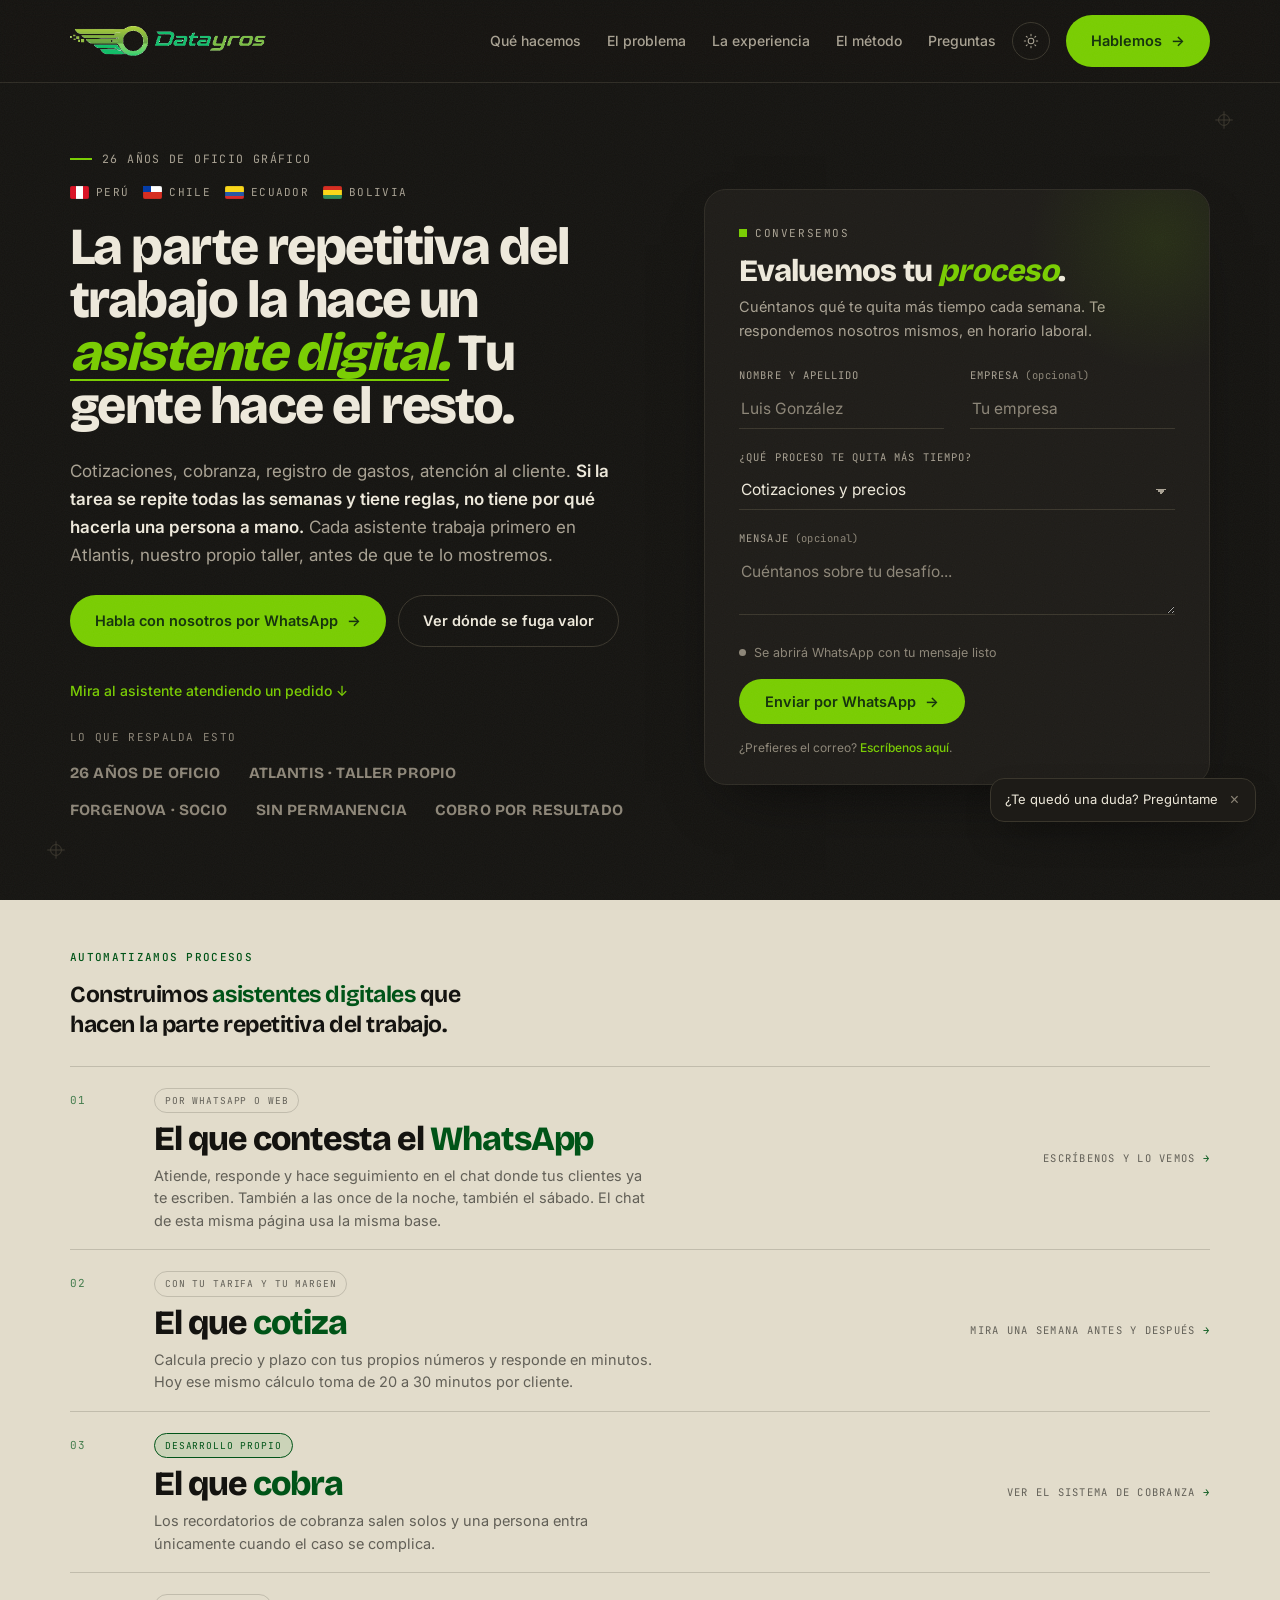
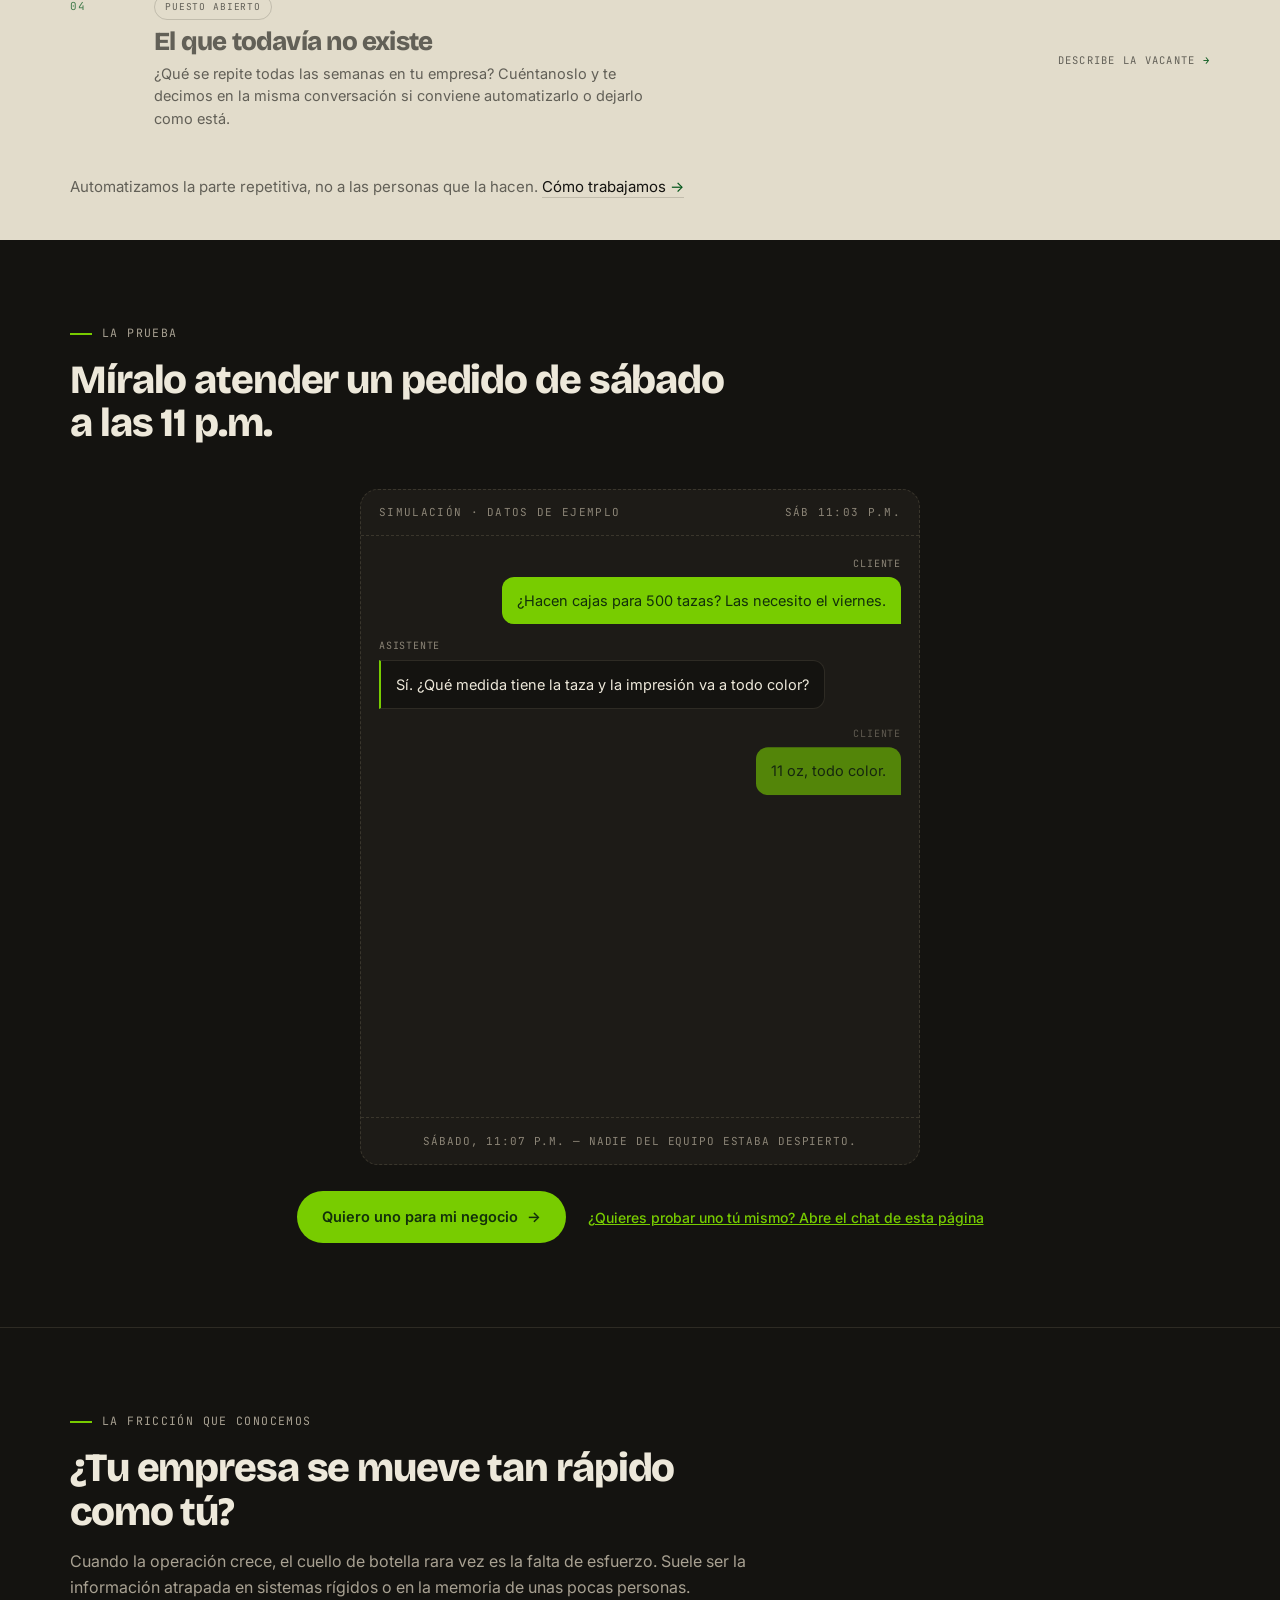
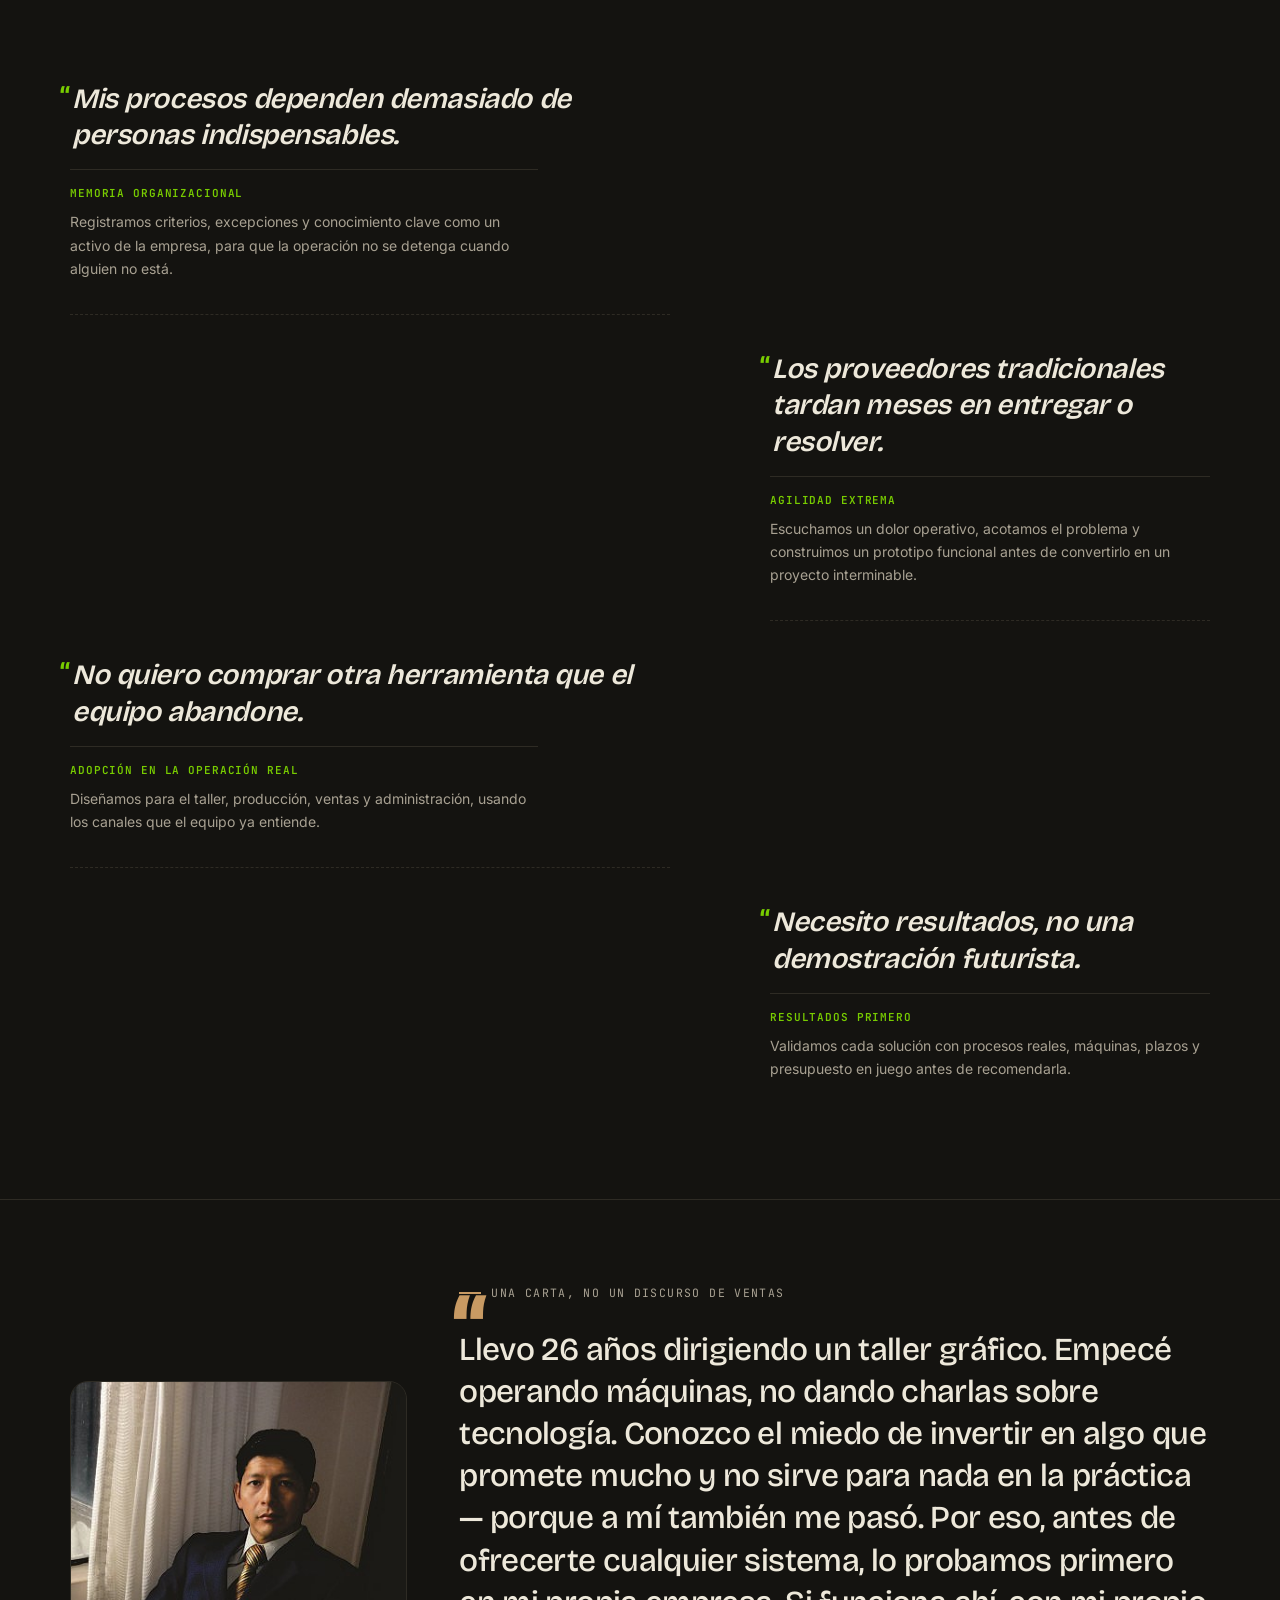
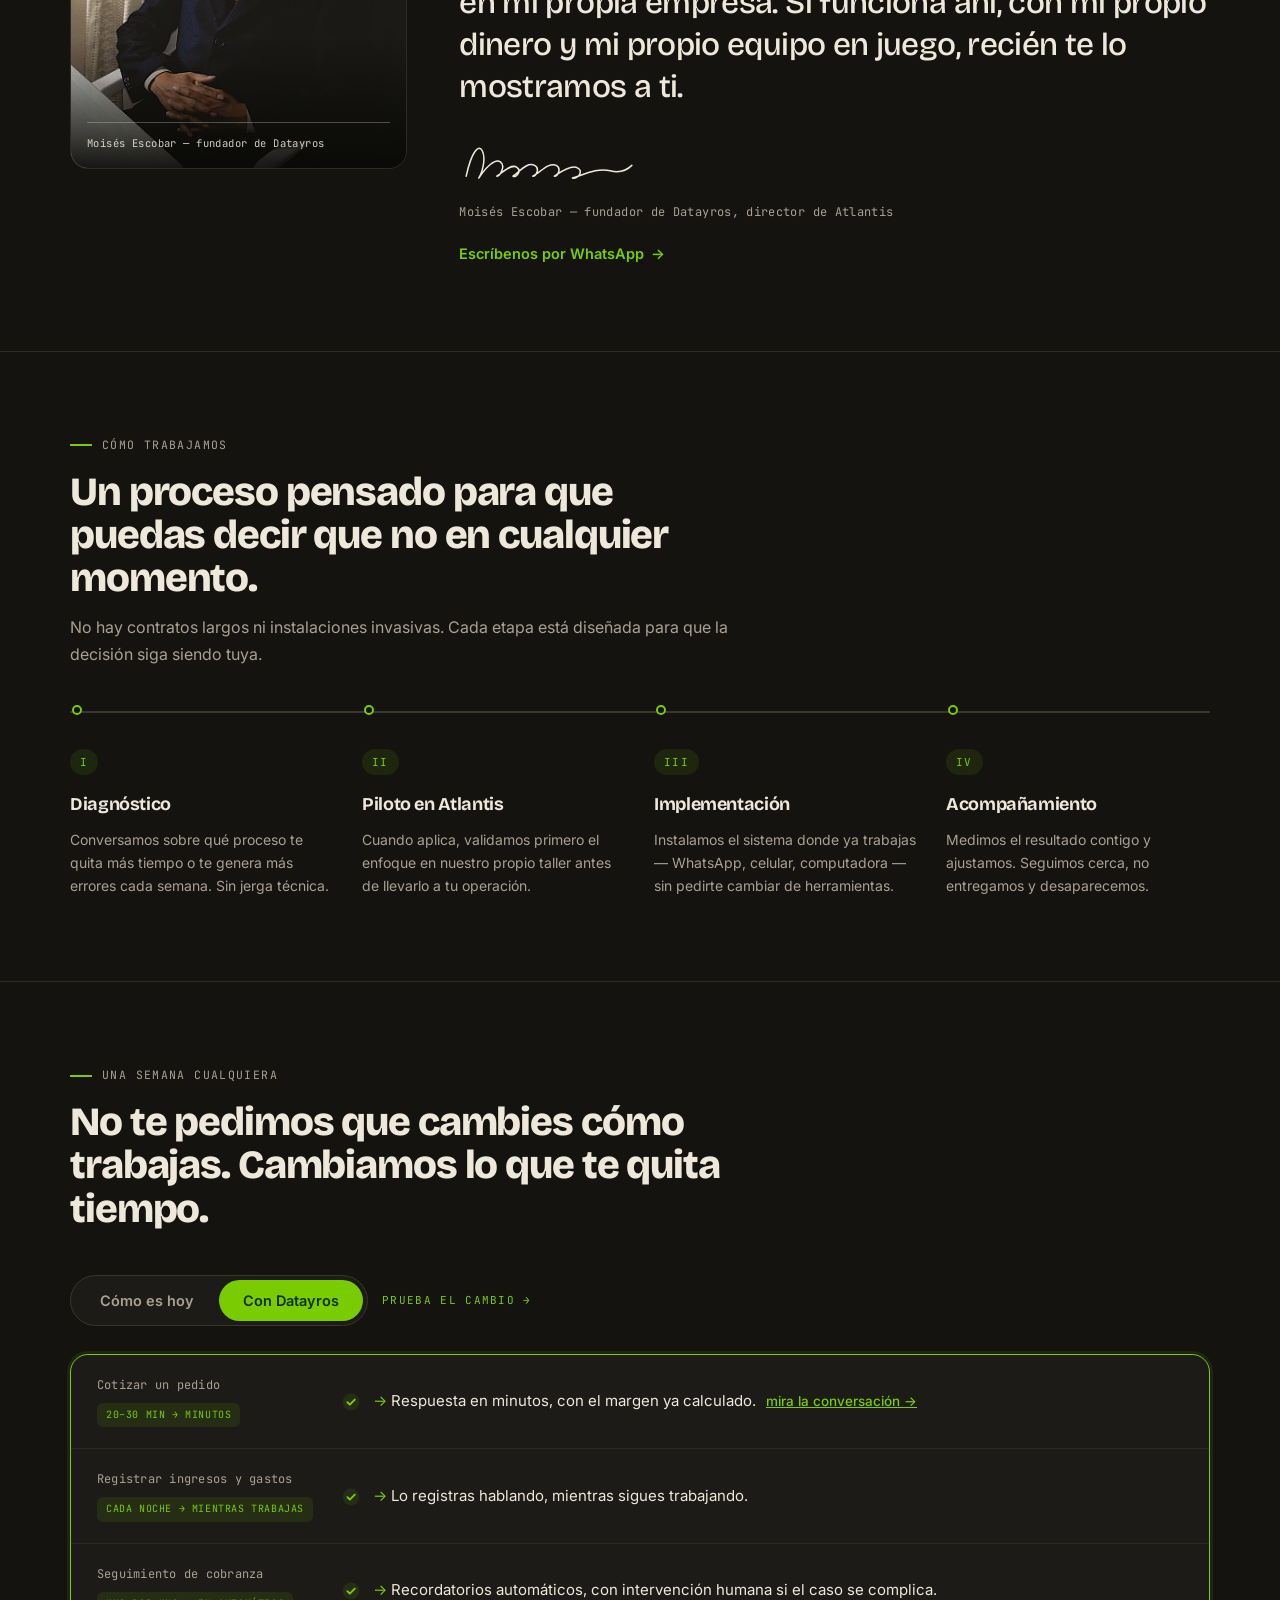
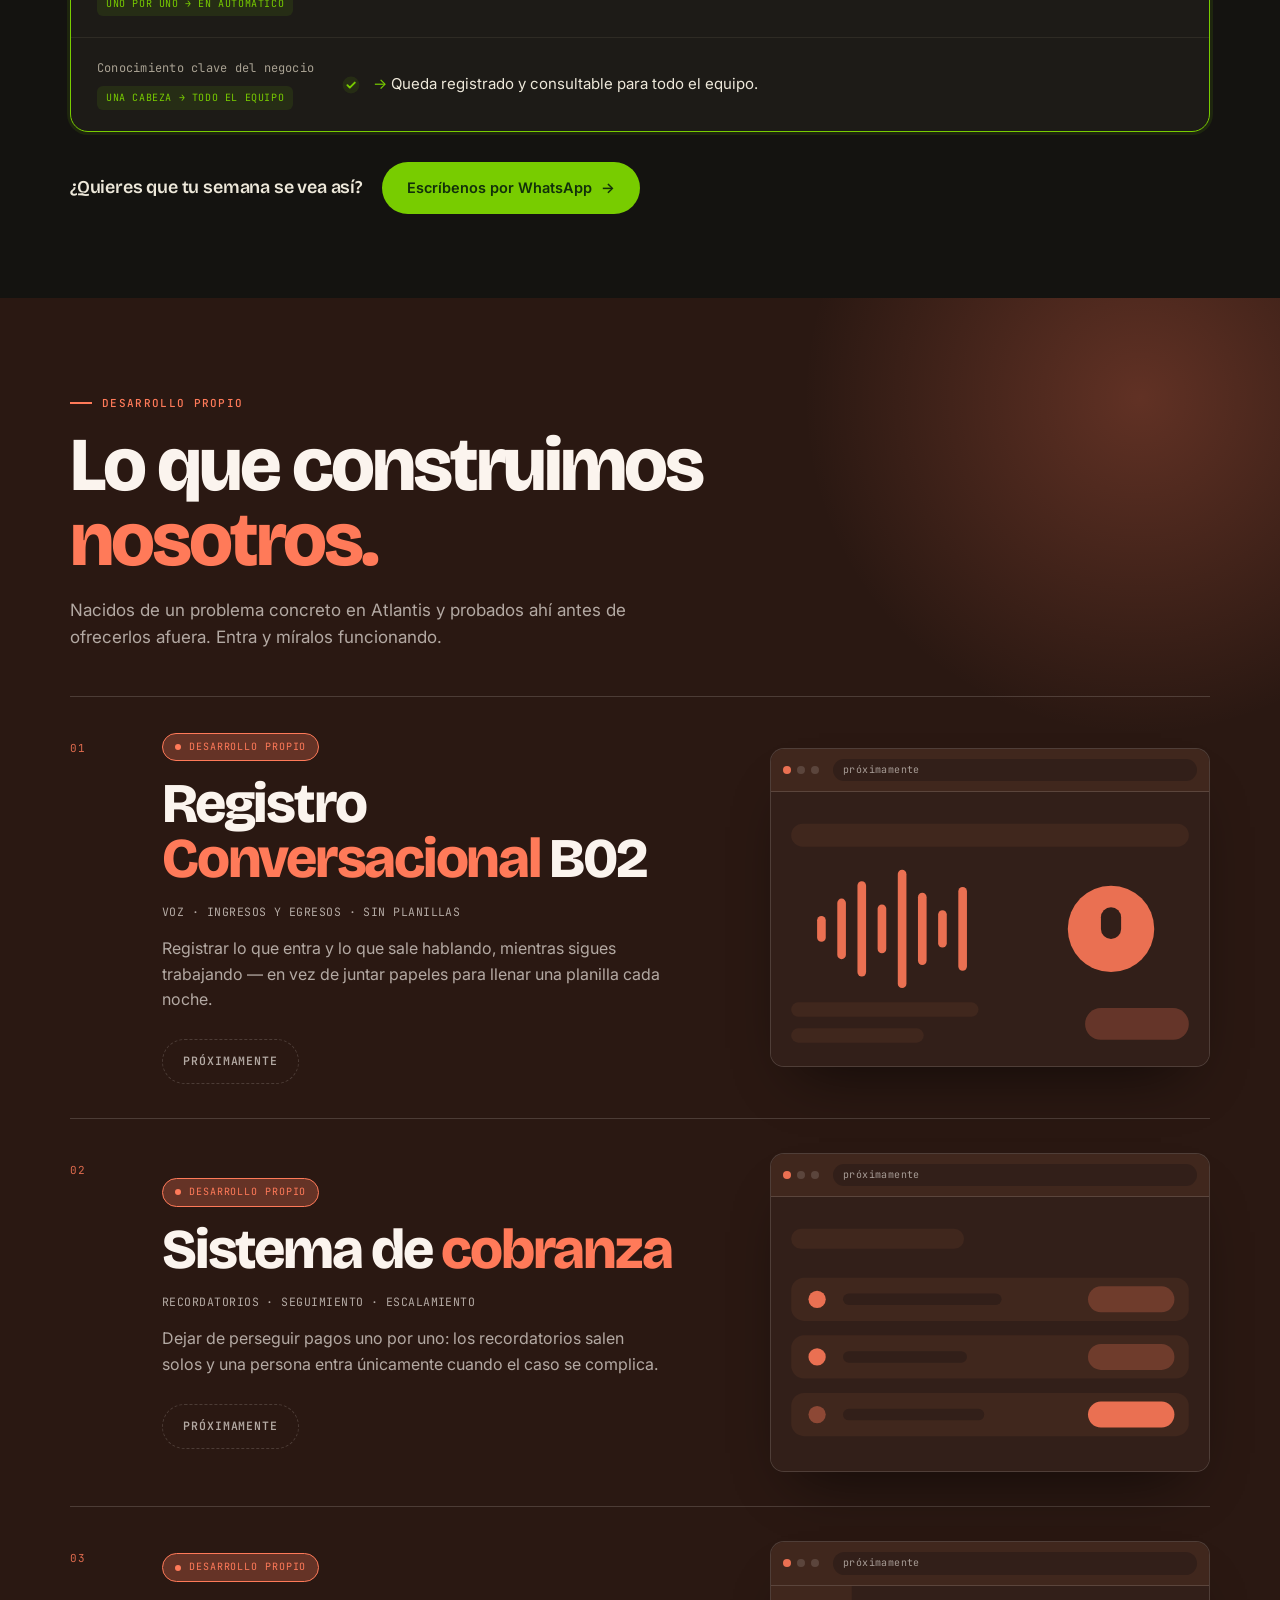
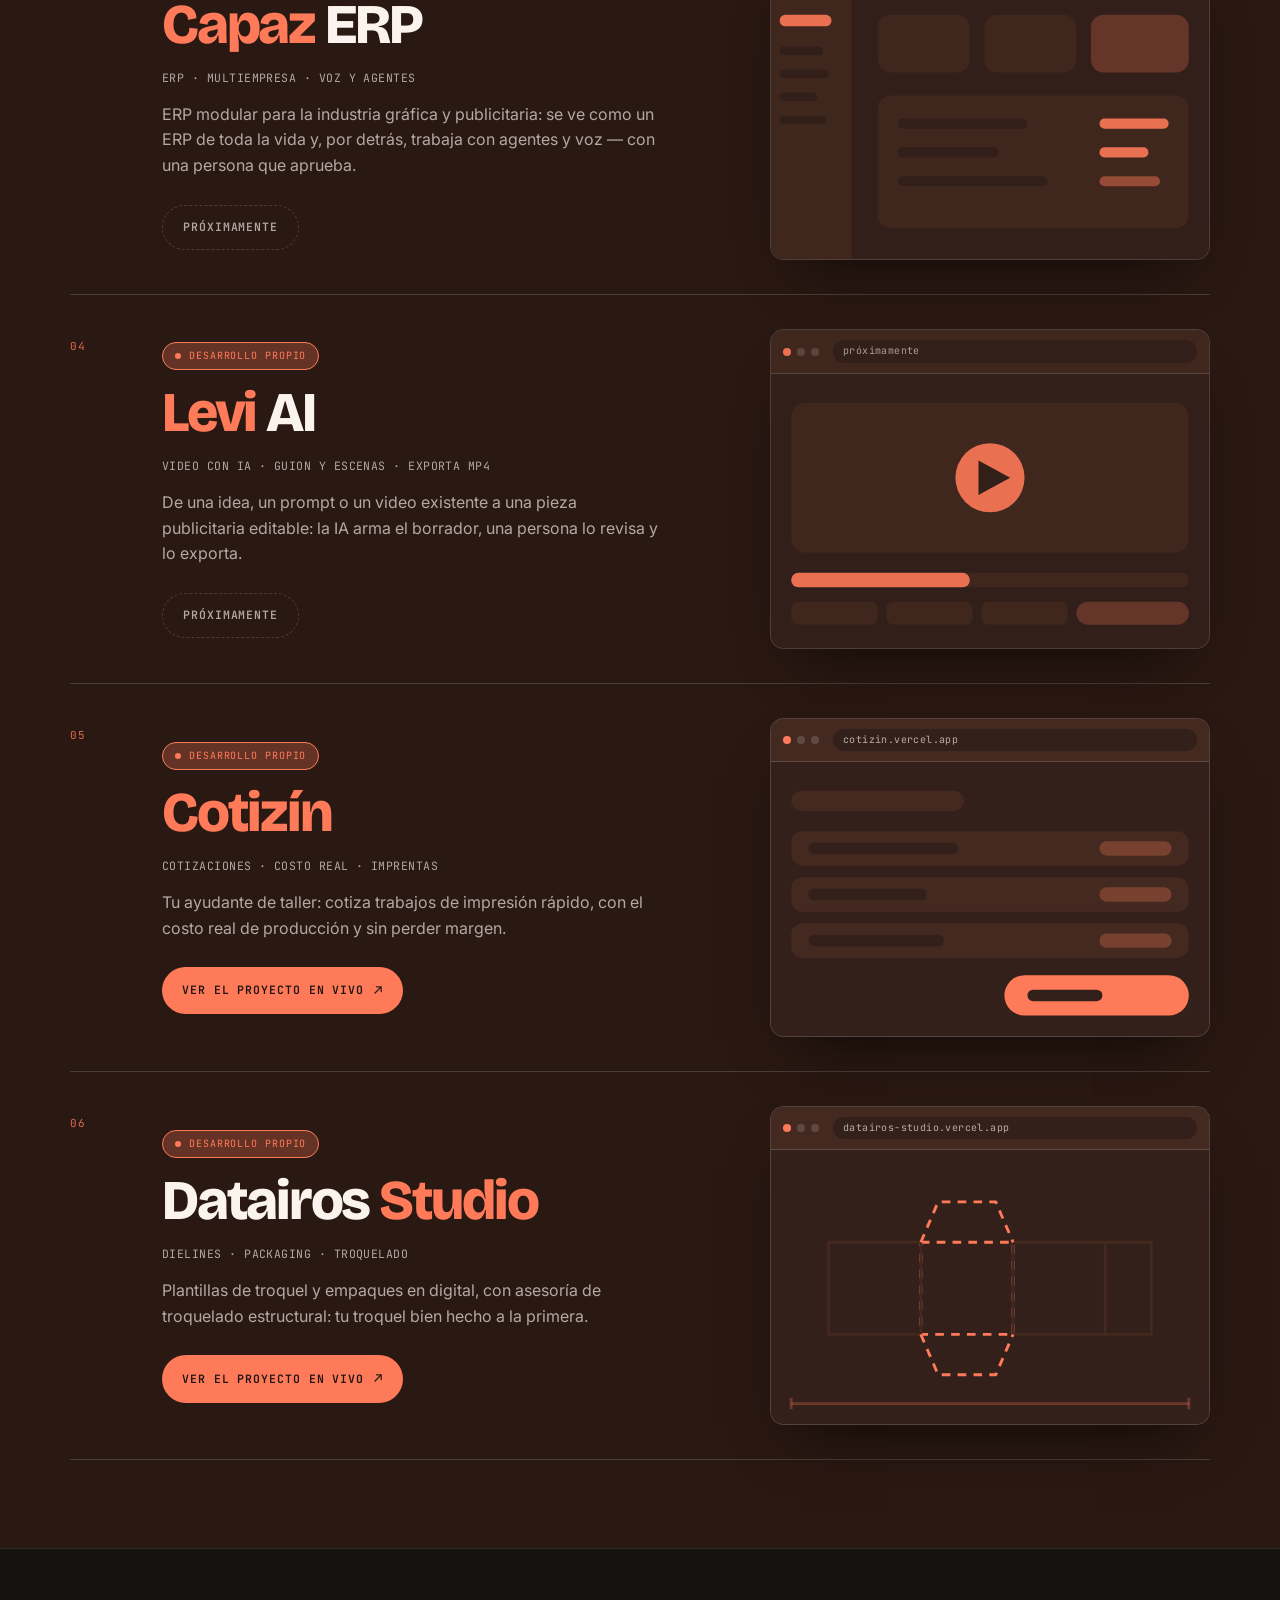
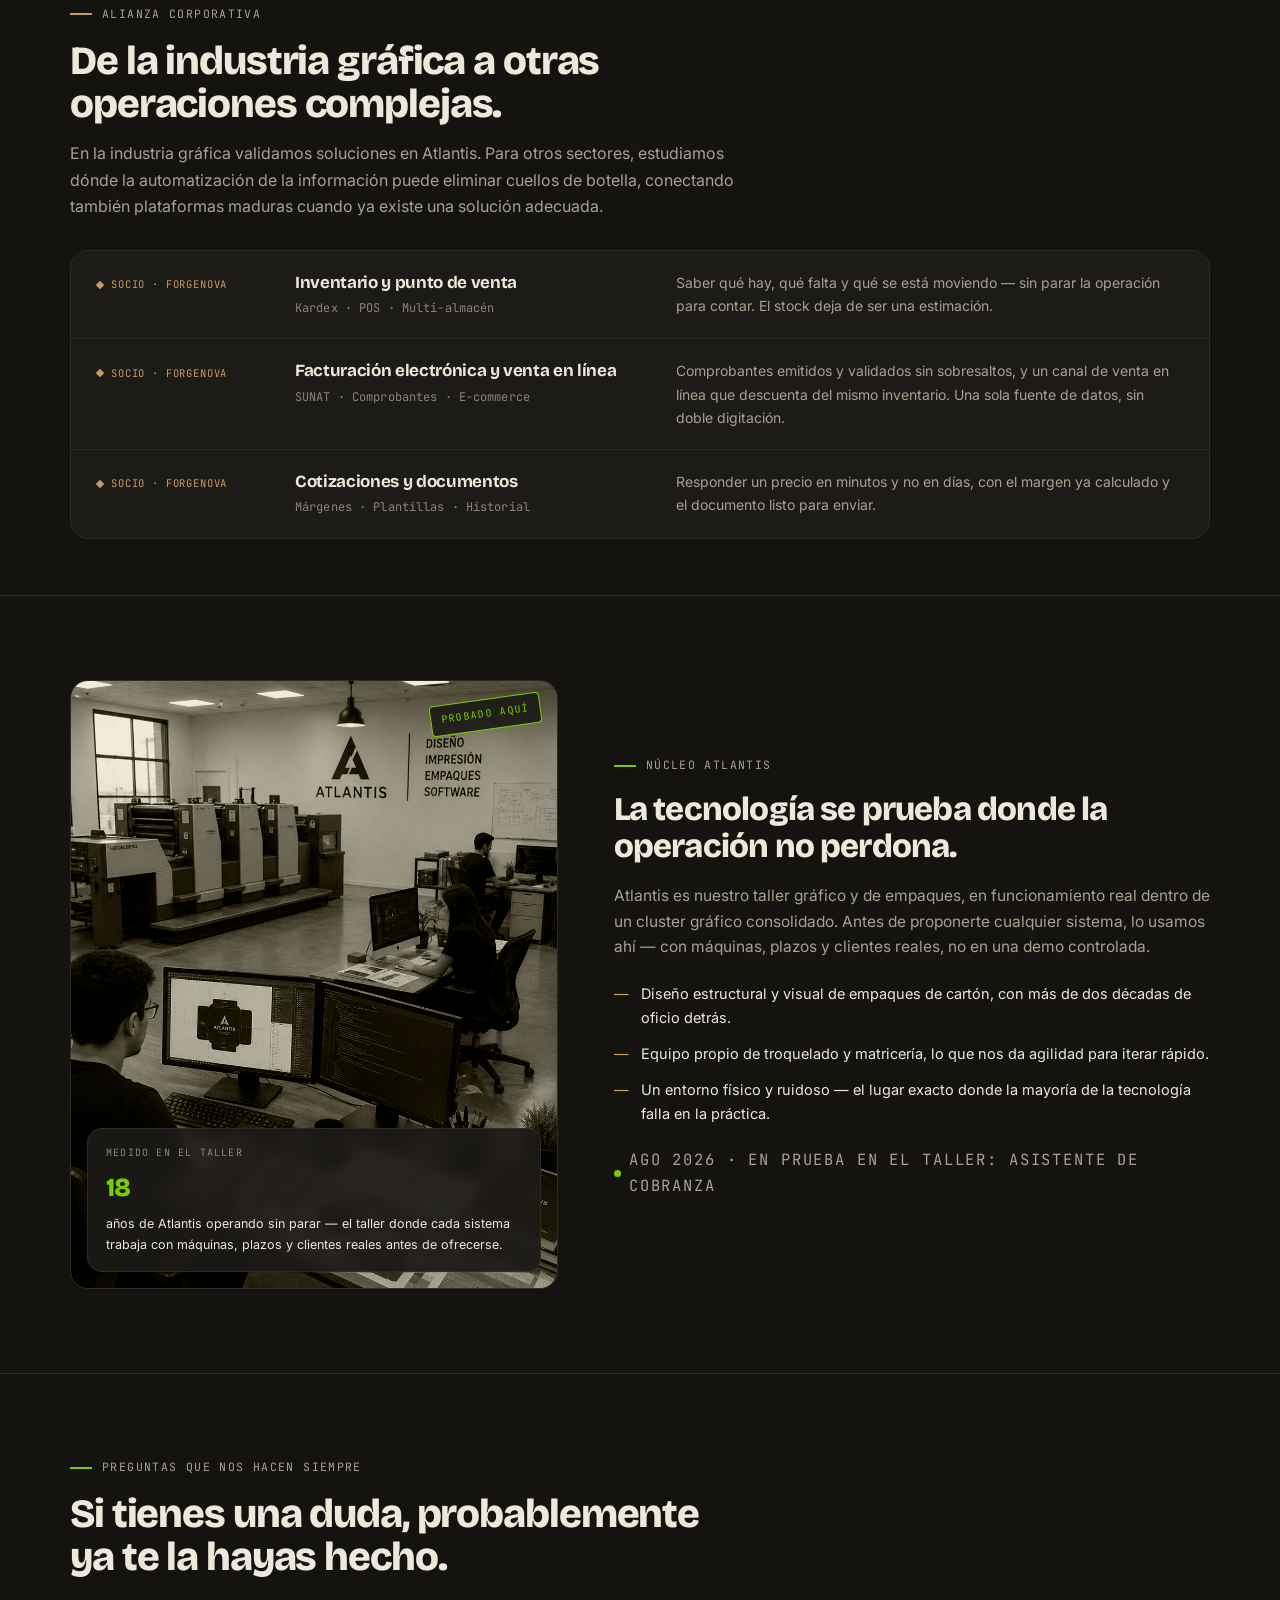
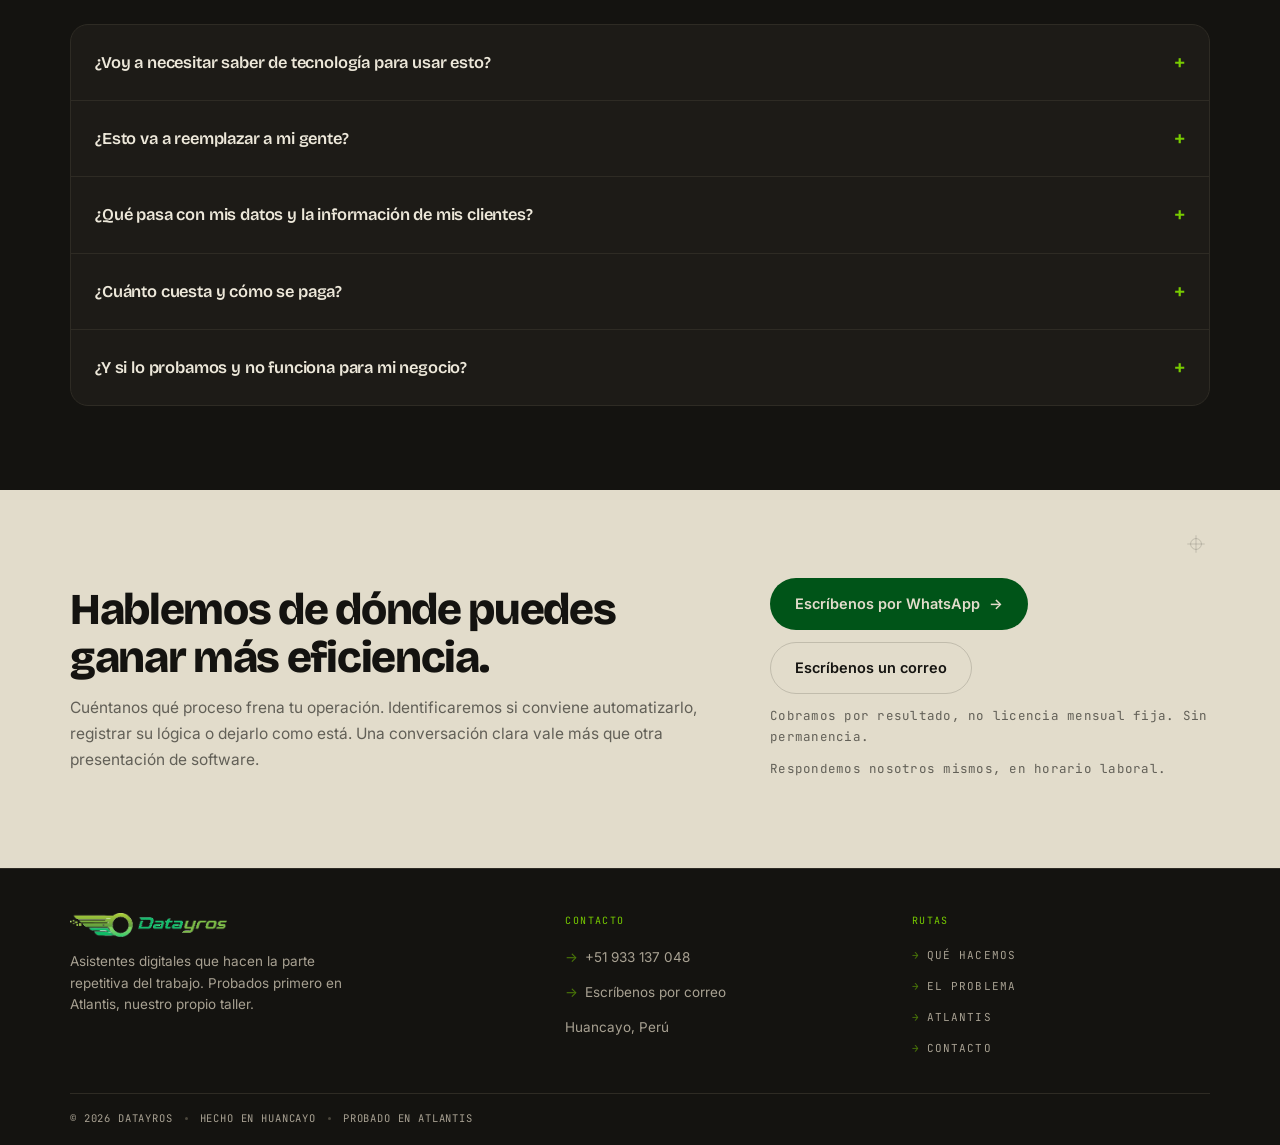
==== commit ed5a366f: "Vitrina de proyectos en coral y franja de oficios más discreta La sección #productos pasa a ser una " ====
--- a/index.html
+++ b/index.html
@@ -397,7 +397,7 @@
       <span class="founder-initials">M.E.</span>
       <img class="founder-photo" src="/img/moises-escobar.jpg"
            alt="Moisés Escobar, fundador de Datayros"
-           loading="lazy" decoding="async">
+           loading="lazy" decoding="async" onerror="this.remove()">
       <div class="founder-tag">Moisés Escobar — fundador de Datayros</div>
     </div>
     <div>
@@ -504,32 +504,183 @@
   </div>
 </section>
 
-<section id="productos" class="section-tight">
+<!-- ── Lo que construimos (#productos) ──────────────────────────────────────
+     Vitrina de proyectos propios. Cada fila es UN enlace al proyecto en vivo.
+     PARA AÑADIR O ACTIVAR UN PROYECTO:
+       1) Pega la URL de Vercel en  data-url="..."  (una sola vez, aquí).
+       2) (Opcional) Sube una captura a img/proyectos/NOMBRE.jpg y apúntala en
+          el <img src>. Si el archivo no existe, se muestra la maqueta.
+     Mientras data-url esté vacío la fila se ve completa pero NO es un enlace
+     y dice "Próximamente": nunca hay un enlace muerto en producción.
+     Para un proyecto nuevo, copia una fila <a class="pj"> entera. -->
+<section id="productos" class="pjband">
   <div class="wrap">
-    <div class="section-head tight reveal">
-      <div class="eyebrow">Desarrollo propio</div>
-      <h2>Lo que construimos nosotros.</h2>
-      <p>Nacidos de un problema concreto en Atlantis y probados ahí antes de ofrecerlos afuera.</p>
-    </div>
-    <div class="stock reveal" data-stagger>
-
-      <article class="stock-item">
-        <span class="stock-own">Desarrollo propio</span>
-        <div class="stock-id">
-          <h3>Registro Conversacional B02</h3>
-          <p class="stock-tags">Voz · Ingresos y egresos · Sin planillas</p>
-        </div>
-        <p>Registrar lo que entra y lo que sale hablando, mientras sigues trabajando — en vez de juntar papeles para llenar una planilla cada noche.</p>
-      </article>
-
-      <article class="stock-item">
-        <span class="stock-own">Desarrollo propio</span>
-        <div class="stock-id">
-          <h3>Sistema de cobranza</h3>
-          <p class="stock-tags">Recordatorios · Seguimiento · Escalamiento</p>
-        </div>
-        <p>Dejar de perseguir pagos uno por uno: los recordatorios salen solos y una persona entra únicamente cuando el caso se complica.</p>
-      </article>
+    <div class="pj-head reveal">
+      <p class="pj-kicker mono">Desarrollo propio</p>
+      <h2 class="pj-lead">Lo que construimos <em>nosotros.</em></h2>
+      <p class="pj-intro">Nacidos de un problema concreto en Atlantis y probados ahí antes de ofrecerlos afuera. Entra y míralos funcionando.</p>
+    </div>
+
+    <div class="pj-list reveal" data-pj-list data-stagger>
+
+      <a class="pj" data-url="" data-name="Registro Conversacional B02">
+        <span class="pj-n mono">01</span>
+        <span class="pj-body">
+          <span class="pj-tag mono"><i class="pj-dot" aria-hidden="true"></i>Desarrollo propio</span>
+          <span class="pj-title">Registro <em>Conversacional</em> B02</span>
+          <span class="pj-tags mono">Voz · Ingresos y egresos · Sin planillas</span>
+          <span class="pj-sub">Registrar lo que entra y lo que sale hablando, mientras sigues trabajando — en vez de juntar papeles para llenar una planilla cada noche.</span>
+          <span class="pj-go mono"><span class="pj-go-t">Ver el proyecto en vivo</span> <span class="arr" aria-hidden="true">↗</span></span>
+        </span>
+        <span class="pj-shot" aria-hidden="true">
+          <span class="pj-bar"><i></i><i></i><i></i><span class="pj-host mono">—</span></span>
+          <span class="pj-screen">
+            <svg class="pj-mock" viewBox="0 0 320 190" preserveAspectRatio="xMidYMid slice" focusable="false">
+              <rect width="320" height="190" fill="var(--pj-mock-bg)"/>
+              <rect x="22" y="22" width="276" height="16" rx="8" fill="var(--pj-mock-line)"/>
+              <g fill="var(--pj-accent)"><rect x="40" y="86" width="6" height="18" rx="3"/><rect x="54" y="74" width="6" height="42" rx="3"/><rect x="68" y="62" width="6" height="66" rx="3"/><rect x="82" y="78" width="6" height="34" rx="3"/><rect x="96" y="54" width="6" height="82" rx="3"/><rect x="110" y="70" width="6" height="50" rx="3"/><rect x="124" y="82" width="6" height="26" rx="3"/><rect x="138" y="66" width="6" height="58" rx="3"/></g>
+              <circle cx="244" cy="95" r="30" fill="var(--pj-accent)"/>
+              <rect x="237" y="80" width="14" height="22" rx="7" fill="var(--pj-mock-bg)"/>
+              <rect x="22" y="146" width="130" height="10" rx="5" fill="var(--pj-mock-line)"/>
+              <rect x="22" y="164" width="92" height="10" rx="5" fill="var(--pj-mock-line)"/>
+              <rect x="226" y="150" width="72" height="22" rx="11" fill="var(--pj-accent-soft)"/>
+            </svg>
+            <img src="img/proyectos/registro-b02.jpg" alt="" loading="lazy" decoding="async" onerror="this.remove()">
+          </span>
+        </span>
+      </a>
+
+      <a class="pj" data-url="" data-name="Sistema de cobranza">
+        <span class="pj-n mono">02</span>
+        <span class="pj-body">
+          <span class="pj-tag mono"><i class="pj-dot" aria-hidden="true"></i>Desarrollo propio</span>
+          <span class="pj-title">Sistema de <em>cobranza</em></span>
+          <span class="pj-tags mono">Recordatorios · Seguimiento · Escalamiento</span>
+          <span class="pj-sub">Dejar de perseguir pagos uno por uno: los recordatorios salen solos y una persona entra únicamente cuando el caso se complica.</span>
+          <span class="pj-go mono"><span class="pj-go-t">Ver el proyecto en vivo</span> <span class="arr" aria-hidden="true">↗</span></span>
+        </span>
+        <span class="pj-shot" aria-hidden="true">
+          <span class="pj-bar"><i></i><i></i><i></i><span class="pj-host mono">—</span></span>
+          <span class="pj-screen">
+            <svg class="pj-mock" viewBox="0 0 320 190" preserveAspectRatio="xMidYMid slice" focusable="false">
+              <rect width="320" height="190" fill="var(--pj-mock-bg)"/>
+              <rect x="22" y="22" width="120" height="14" rx="7" fill="var(--pj-mock-line)"/>
+              <g><rect x="22" y="56" width="276" height="30" rx="9" fill="var(--pj-mock-line)"/><rect x="22" y="96" width="276" height="30" rx="9" fill="var(--pj-mock-line)"/><rect x="22" y="136" width="276" height="30" rx="9" fill="var(--pj-mock-line)"/></g>
+              <circle cx="40" cy="71" r="6" fill="var(--pj-accent)"/><circle cx="40" cy="111" r="6" fill="var(--pj-accent)"/><circle cx="40" cy="151" r="6" fill="var(--pj-accent)" opacity=".45"/>
+              <rect x="58" y="67" width="110" height="8" rx="4" fill="var(--pj-mock-bg)"/><rect x="58" y="107" width="86" height="8" rx="4" fill="var(--pj-mock-bg)"/><rect x="58" y="147" width="98" height="8" rx="4" fill="var(--pj-mock-bg)"/>
+              <rect x="228" y="62" width="60" height="18" rx="9" fill="var(--pj-accent-soft)"/><rect x="228" y="102" width="60" height="18" rx="9" fill="var(--pj-accent-soft)"/><rect x="228" y="142" width="60" height="18" rx="9" fill="var(--pj-accent)"/>
+            </svg>
+            <img src="img/proyectos/cobranza.jpg" alt="" loading="lazy" decoding="async" onerror="this.remove()">
+          </span>
+        </span>
+      </a>
+
+      <a class="pj" data-url="" data-name="Capaz ERP">
+        <span class="pj-n mono">03</span>
+        <span class="pj-body">
+          <span class="pj-tag mono"><i class="pj-dot" aria-hidden="true"></i>Desarrollo propio</span>
+          <span class="pj-title"><em>Capaz</em> ERP</span>
+          <span class="pj-tags mono">ERP · Multiempresa · Voz y agentes</span>
+          <span class="pj-sub">ERP modular para la industria gráfica y publicitaria: se ve como un ERP de toda la vida y, por detrás, trabaja con agentes y voz — con una persona que aprueba.</span>
+          <span class="pj-go mono"><span class="pj-go-t">Ver el proyecto en vivo</span> <span class="arr" aria-hidden="true">↗</span></span>
+        </span>
+        <span class="pj-shot" aria-hidden="true">
+          <span class="pj-bar"><i></i><i></i><i></i><span class="pj-host mono">—</span></span>
+          <span class="pj-screen">
+            <svg class="pj-mock" viewBox="0 0 320 190" preserveAspectRatio="xMidYMid slice" focusable="false">
+              <rect width="320" height="190" fill="var(--pj-mock-bg)"/>
+              <rect x="0" y="0" width="64" height="190" fill="var(--pj-mock-line)"/>
+              <rect x="14" y="20" width="36" height="8" rx="4" fill="var(--pj-accent)"/>
+              <rect x="14" y="42" width="30" height="6" rx="3" fill="var(--pj-mock-bg)"/><rect x="14" y="58" width="34" height="6" rx="3" fill="var(--pj-mock-bg)"/><rect x="14" y="74" width="26" height="6" rx="3" fill="var(--pj-mock-bg)"/><rect x="14" y="90" width="32" height="6" rx="3" fill="var(--pj-mock-bg)"/>
+              <rect x="82" y="20" width="64" height="40" rx="9" fill="var(--pj-mock-line)"/><rect x="156" y="20" width="64" height="40" rx="9" fill="var(--pj-mock-line)"/><rect x="230" y="20" width="68" height="40" rx="9" fill="var(--pj-accent-soft)"/>
+              <rect x="82" y="76" width="216" height="92" rx="9" fill="var(--pj-mock-line)"/>
+              <g fill="var(--pj-mock-bg)"><rect x="96" y="92" width="90" height="7" rx="3.5"/><rect x="96" y="112" width="70" height="7" rx="3.5"/><rect x="96" y="132" width="104" height="7" rx="3.5"/></g>
+              <g fill="var(--pj-accent)"><rect x="236" y="92" width="48" height="7" rx="3.5"/><rect x="236" y="112" width="34" height="7" rx="3.5"/><rect x="236" y="132" width="42" height="7" rx="3.5" opacity=".5"/></g>
+            </svg>
+            <img src="img/proyectos/capaz-erp.jpg" alt="" loading="lazy" decoding="async" onerror="this.remove()">
+          </span>
+        </span>
+      </a>
+
+      <a class="pj" data-url="" data-name="Levi AI">
+        <span class="pj-n mono">04</span>
+        <span class="pj-body">
+          <span class="pj-tag mono"><i class="pj-dot" aria-hidden="true"></i>Desarrollo propio</span>
+          <span class="pj-title"><em>Levi</em> AI</span>
+          <span class="pj-tags mono">Video con IA · Guion y escenas · Exporta MP4</span>
+          <span class="pj-sub">De una idea, un prompt o un video existente a una pieza publicitaria editable: la IA arma el borrador, una persona lo revisa y lo exporta.</span>
+          <span class="pj-go mono"><span class="pj-go-t">Ver el proyecto en vivo</span> <span class="arr" aria-hidden="true">↗</span></span>
+        </span>
+        <span class="pj-shot" aria-hidden="true">
+          <span class="pj-bar"><i></i><i></i><i></i><span class="pj-host mono">—</span></span>
+          <span class="pj-screen">
+            <svg class="pj-mock" viewBox="0 0 320 190" preserveAspectRatio="xMidYMid slice" focusable="false">
+              <rect width="320" height="190" fill="var(--pj-mock-bg)"/>
+              <rect x="22" y="20" width="276" height="104" rx="10" fill="var(--pj-mock-line)"/>
+              <circle cx="160" cy="72" r="24" fill="var(--pj-accent)"/>
+              <path d="M152 60 L152 84 L174 72 Z" fill="var(--pj-mock-bg)"/>
+              <rect x="22" y="138" width="276" height="10" rx="5" fill="var(--pj-mock-line)"/>
+              <rect x="22" y="138" width="124" height="10" rx="5" fill="var(--pj-accent)"/>
+              <g fill="var(--pj-mock-line)"><rect x="22" y="158" width="60" height="16" rx="5"/><rect x="88" y="158" width="60" height="16" rx="5"/><rect x="154" y="158" width="60" height="16" rx="5"/></g>
+              <rect x="220" y="158" width="78" height="16" rx="8" fill="var(--pj-accent-soft)"/>
+            </svg>
+            <img src="img/proyectos/levi-ai.jpg" alt="" loading="lazy" decoding="async" onerror="this.remove()">
+          </span>
+        </span>
+      </a>
+
+      <a class="pj" data-url="https://cotizin.vercel.app" data-name="Cotizín">
+        <span class="pj-n mono">05</span>
+        <span class="pj-body">
+          <span class="pj-tag mono"><i class="pj-dot" aria-hidden="true"></i>Desarrollo propio</span>
+          <span class="pj-title"><em>Cotizín</em></span>
+          <span class="pj-tags mono">Cotizaciones · Costo real · Imprentas</span>
+          <span class="pj-sub">Tu ayudante de taller: cotiza trabajos de impresión rápido, con el costo real de producción y sin perder margen.</span>
+          <span class="pj-go mono"><span class="pj-go-t">Ver el proyecto en vivo</span> <span class="arr" aria-hidden="true">↗</span></span>
+        </span>
+        <span class="pj-shot" aria-hidden="true">
+          <span class="pj-bar"><i></i><i></i><i></i><span class="pj-host mono">—</span></span>
+          <span class="pj-screen">
+            <svg class="pj-mock" viewBox="0 0 320 190" preserveAspectRatio="xMidYMid slice" focusable="false">
+              <rect width="320" height="190" fill="var(--pj-mock-bg)"/>
+              <rect x="22" y="20" width="120" height="14" rx="7" fill="var(--pj-mock-line)"/>
+              <g fill="var(--pj-mock-line)"><rect x="22" y="48" width="276" height="24" rx="8"/><rect x="22" y="80" width="276" height="24" rx="8"/><rect x="22" y="112" width="276" height="24" rx="8"/></g>
+              <g fill="var(--pj-mock-bg)"><rect x="34" y="56" width="104" height="8" rx="4"/><rect x="34" y="88" width="82" height="8" rx="4"/><rect x="34" y="120" width="94" height="8" rx="4"/></g>
+              <g fill="var(--pj-accent-soft)"><rect x="236" y="55" width="50" height="10" rx="5"/><rect x="236" y="87" width="50" height="10" rx="5"/><rect x="236" y="119" width="50" height="10" rx="5"/></g>
+              <rect x="170" y="148" width="128" height="28" rx="14" fill="var(--pj-accent)"/>
+              <rect x="186" y="158" width="52" height="8" rx="4" fill="var(--pj-mock-bg)"/>
+            </svg>
+            <img src="img/proyectos/cotizin.jpg" alt="" loading="lazy" decoding="async" onerror="this.remove()">
+          </span>
+        </span>
+      </a>
+
+      <a class="pj" data-url="https://datairos-studio.vercel.app" data-name="Datairos Studio">
+        <span class="pj-n mono">06</span>
+        <span class="pj-body">
+          <span class="pj-tag mono"><i class="pj-dot" aria-hidden="true"></i>Desarrollo propio</span>
+          <span class="pj-title">Datairos <em>Studio</em></span>
+          <span class="pj-tags mono">Dielines · Packaging · Troquelado</span>
+          <span class="pj-sub">Plantillas de troquel y empaques en digital, con asesoría de troquelado estructural: tu troquel bien hecho a la primera.</span>
+          <span class="pj-go mono"><span class="pj-go-t">Ver el proyecto en vivo</span> <span class="arr" aria-hidden="true">↗</span></span>
+        </span>
+        <span class="pj-shot" aria-hidden="true">
+          <span class="pj-bar"><i></i><i></i><i></i><span class="pj-host mono">—</span></span>
+          <span class="pj-screen">
+            <svg class="pj-mock" viewBox="0 0 320 190" preserveAspectRatio="xMidYMid slice" focusable="false">
+              <rect width="320" height="190" fill="var(--pj-mock-bg)"/>
+              <g fill="none" stroke="var(--pj-accent)" stroke-width="2" stroke-dasharray="6 5" stroke-linejoin="round">
+                <rect x="112" y="64" width="64" height="64"/><rect x="48" y="64" width="64" height="64" stroke-dasharray="none" stroke="var(--pj-mock-line)" stroke-width="2"/>
+                <rect x="176" y="64" width="64" height="64" stroke-dasharray="none" stroke="var(--pj-mock-line)" stroke-width="2"/>
+                <rect x="240" y="64" width="32" height="64" stroke-dasharray="none" stroke="var(--pj-mock-line)" stroke-width="2"/>
+                <path d="M112 64 L124 36 L164 36 L176 64"/><path d="M112 128 L124 156 L164 156 L176 128"/>
+              </g>
+              <g stroke="var(--pj-accent-soft)" stroke-width="2"><line x1="22" y1="176" x2="298" y2="176"/><line x1="22" y1="172" x2="22" y2="180"/><line x1="298" y1="172" x2="298" y2="180"/></g>
+            </svg>
+            <img src="img/proyectos/datairos-studio.jpg" alt="" loading="lazy" decoding="async" onerror="this.remove()">
+          </span>
+        </span>
+      </a>
 
     </div>
   </div>
@@ -590,7 +741,7 @@
            srcset="/img/atlantis-taller-1200.jpg 1150w"
            sizes="(max-width:900px) 100vw, 45vw"
            alt="Interior del taller Atlantis: prensa Heidelberg al fondo y puestos de trabajo con diseño de troqueles y desarrollo de software"
-           loading="lazy" decoding="async">
+           loading="lazy" decoding="async" onerror="this.remove()">
       <span class="showroom-stamp mono" aria-hidden="true">Probado aquí</span>
       <div class="showroom-badge">
         <span class="badge-kicker mono">Medido en el taller</span>
--- a/css/style.css
+++ b/css/style.css
@@ -75,6 +75,17 @@
   --band-mute:rgba(250,250,247,.62);   /* 5.9:1 sobre --band-bg */
   --band-lit:#78CC00;                  /* 7.2:1 sobre --band-bg */
   --band-tab:rgba(120,204,0,.12);
+  /* Vitrina de proyectos (#productos): coral sobre tinta cálida. Único
+     acento no verde de la página: reservado a lo que se puede abrir y probar. */
+  --pj-bg:#1B1411;
+  --pj-ink:#FBF4EE;
+  --pj-mute:rgba(251,244,238,.66);     /* 6.9:1 sobre --pj-bg */
+  --pj-line:rgba(251,244,238,.14);
+  --pj-accent:#FF7A59;                 /* 7.3:1 sobre --pj-bg */
+  --pj-accent-soft:rgba(255,122,89,.28);
+  --pj-glow:rgba(255,122,89,.20);
+  --pj-mock-bg:#251B17;
+  --pj-mock-line:#33261F;
 
   /* Grano de papel: multiplicar oscurece apenas el papel de día. A esta
      opacidad el contraste AA del texto no se toca. */
@@ -120,6 +131,11 @@
   --band-mute:rgba(20,19,16,.62);      /* 4.7:1 sobre --band-bg */
   --band-lit:#005418;                  /* 8.1:1 sobre --band-bg */
   --band-tab:rgba(0,132,20,.10);
+  --pj-bg:#2A1812;
+  --pj-line:rgba(251,244,238,.16);
+  --pj-glow:rgba(255,122,89,.26);
+  --pj-mock-bg:#33201A;
+  --pj-mock-line:#43291F;
   --shadow-card:0 26px 60px -30px rgba(0,0,0,0.85);
   --shadow-hover:0 16px 36px -20px rgba(0,0,0,0.8);
   --shadow-float:0 16px 38px -16px rgba(0,0,0,0.85);
@@ -1044,41 +1060,41 @@
    superficie es todo el efecto — sin degradados, sin adornos. Los tokens
    --band-* están definidos en los dos temas, así que la inversión es
    automática al conmutar. */
-.capband{ background:var(--band-bg); color:var(--band-ink); padding:66px 0 56px; }
+.capband{ background:var(--band-bg); color:var(--band-ink); padding:48px 0 40px; }
 .capband + section{ border-top:none; }
 
 .capband-kicker{ color:var(--band-lit); font-size:11px; letter-spacing:.12em;
   text-transform:uppercase; font-weight:500; margin-bottom:14px; }
 .capband-lead{ font-family:'Bricolage Grotesque',sans-serif; font-weight:700;
-  font-size:clamp(21px,2.5vw,29px); line-height:1.25; letter-spacing:-0.02em;
-  max-width:30ch; margin-bottom:34px; text-wrap:balance; }
+  font-size:clamp(18px,2vw,23px); line-height:1.3; letter-spacing:-0.02em;
+  max-width:34ch; margin-bottom:26px; text-wrap:balance; }
 .capband-lead em{ font-style:normal; color:var(--band-lit); }
 
 .capband-rows{ border-top:1px solid var(--band-line); }
 
 .cap{ display:grid; grid-template-columns:58px 1fr auto; gap:0 26px; align-items:center;
-  padding:26px 0 24px; border-bottom:1px solid var(--band-line);
+  padding:18px 0 17px; border-bottom:1px solid var(--band-line);
   text-decoration:none; color:inherit; position:relative; }
 .cap-n{ color:var(--band-lit); opacity:.7; align-self:start; padding-top:6px; }
 
-.cap-tag{ display:inline-block; margin-bottom:11px; padding:4px 10px; border-radius:999px;
+.cap-tag{ display:inline-block; margin-bottom:8px; padding:4px 10px; border-radius:999px;
   font-size:9.5px; letter-spacing:.09em; text-transform:uppercase; white-space:nowrap;
   border:1px solid var(--band-line); color:var(--band-mute); }
 .cap-tag.st-live{ color:var(--band-lit); border-color:var(--band-lit); background:var(--band-tab); }
 
 .cap-title{ display:block; font-family:'Bricolage Grotesque',sans-serif; font-weight:800;
-  font-size:clamp(30px,5.2vw,60px); line-height:1.0; letter-spacing:-0.035em;
+  font-size:clamp(23px,2.9vw,34px); line-height:1.05; letter-spacing:-0.03em;
   text-wrap:balance; }
 .cap-title .lit{ color:var(--band-lit); font-style:normal; }
-.cap-sub{ display:block; margin-top:13px; max-width:48ch;
-  font-size:15.5px; line-height:1.55; color:var(--band-mute); }
+.cap-sub{ display:block; margin-top:8px; max-width:56ch;
+  font-size:14.5px; line-height:1.55; color:var(--band-mute); }
 .cap-go{ color:var(--band-mute); white-space:nowrap; font-size:10.5px; }
 .cap-go .arr{ display:inline-block; color:var(--band-lit);
   transition:transform .2s var(--ease-out); }
 
 /* La vacante no compite con los tres oficios: es el pie del organigrama. */
 .cap-vacante{ border-bottom:none; }
-.cap-vacante .cap-title{ font-size:clamp(22px,2.6vw,30px); color:var(--band-mute); }
+.cap-vacante .cap-title{ font-size:clamp(20px,2.2vw,26px); color:var(--band-mute); }
 
 @media (hover:hover) and (pointer:fine){
   .cap::before{ content:''; position:absolute; inset:0 -22px; border-radius:12px;
@@ -1104,8 +1120,8 @@
   .cap-go{ display:block; margin-top:14px; white-space:normal; }
 }
 @media (max-width:640px){
-  .capband{ padding:48px 0 44px; }
-  .cap-sub{ font-size:14.5px; margin-top:10px; }
+  .capband{ padding:40px 0 36px; }
+  .cap-sub{ font-size:14px; margin-top:8px; }
 }
 
 /* El H1 cede el primer puesto tipográfico a la franja, a propósito. */
@@ -1128,3 +1144,93 @@
 .demo-actions{ display:flex; align-items:center; justify-content:center;
   gap:22px; flex-wrap:wrap; margin-top:26px; }
 .demo-open-chat{ color:var(--accent); font-size:14px; font-weight:500; }
+
+
+/* ── Vitrina de proyectos (#productos) ────────────────────────────────────────
+   La pieza que más pesa de la página, a propósito: tinta cálida, títulos
+   grandes con una palabra en coral y una ventana de navegador por proyecto.
+   Cada fila es un enlace (lo arma main.js desde data-url). Sin data-url la
+   fila se ve igual pero queda como "Próximamente", sin enlace. */
+.pjband{ position:relative; overflow:hidden; background:var(--pj-bg); color:var(--pj-ink);
+  padding:96px 0 88px; border-top:none; }
+.pjband::before{ content:''; position:absolute; width:720px; height:720px; right:-220px; top:-260px;
+  background:radial-gradient(circle, var(--pj-glow) 0%, transparent 66%); pointer-events:none; }
+.pjband .wrap{ position:relative; }
+.pj-head{ max-width:760px; margin-bottom:46px; }
+.pj-kicker{ color:var(--pj-accent); font-size:11px; letter-spacing:.12em; font-weight:500;
+  display:flex; align-items:center; gap:10px; margin-bottom:16px; }
+.pj-kicker::before{ content:''; width:22px; height:2px; background:var(--pj-accent); }
+.pj-lead{ font-family:'Bricolage Grotesque',sans-serif; font-weight:800;
+  font-size:clamp(38px,6vw,76px); line-height:.98; letter-spacing:-0.04em; text-wrap:balance; }
+.pj-lead em{ font-style:normal; color:var(--pj-accent); }
+.pj-intro{ margin-top:20px; max-width:52ch; font-size:17px; line-height:1.55; color:var(--pj-mute); }
+
+.pj-list{ border-top:1px solid var(--pj-line); }
+.pj{ position:relative; display:grid; grid-template-columns:56px minmax(0,1fr) minmax(280px,440px);
+  gap:0 36px; align-items:center; padding:34px 0; border-bottom:1px solid var(--pj-line);
+  color:inherit; text-decoration:none; }
+.pj-n{ align-self:start; padding-top:8px; color:var(--pj-accent); font-size:11px; opacity:.85; }
+.pj-body{ display:block; }
+.pj-tag{ display:inline-flex; align-items:center; gap:8px; margin-bottom:16px; padding:5px 12px;
+  border:1px solid var(--pj-accent); border-radius:999px; background:var(--pj-accent-soft);
+  color:var(--pj-accent); font-size:10px; letter-spacing:.09em; white-space:nowrap; }
+.pj-dot{ width:6px; height:6px; border-radius:50%; background:var(--pj-accent); }
+.pj-title{ display:block; font-family:'Bricolage Grotesque',sans-serif; font-weight:800;
+  font-size:clamp(32px,4.4vw,56px); line-height:.98; letter-spacing:-0.04em; text-wrap:balance; }
+.pj-title em{ font-style:normal; color:var(--pj-accent); }
+.pj-tags{ display:block; margin-top:16px; color:var(--pj-mute); font-size:11.5px; letter-spacing:.04em; }
+.pj-sub{ display:block; margin-top:14px; max-width:50ch; font-size:16px; line-height:1.6; color:var(--pj-mute); }
+.pj-go{ display:inline-flex; align-items:center; gap:10px; margin-top:26px; padding:12px 20px;
+  border-radius:999px; background:var(--pj-accent); color:#1B1411; font-size:11.5px;
+  letter-spacing:.08em; font-weight:600;
+  transition:transform .2s var(--ease-out), box-shadow .2s var(--ease-out); }
+.pj-go .arr{ display:inline-block; font-size:14px; transition:transform .2s var(--ease-out); }
+
+/* Ventana de navegador */
+.pj-shot{ display:block; border-radius:14px; overflow:hidden; background:var(--pj-mock-bg);
+  border:1px solid var(--pj-line); box-shadow:0 30px 60px -28px rgba(0,0,0,.7);
+  transition:transform .35s var(--ease-out), box-shadow .35s var(--ease-out), border-color .25s var(--ease-out); }
+.pj-bar{ display:flex; align-items:center; gap:6px; padding:10px 12px;
+  border-bottom:1px solid var(--pj-line); background:var(--pj-mock-line); }
+.pj-bar i{ width:8px; height:8px; border-radius:50%; background:var(--pj-line); }
+.pj-bar i:first-child{ background:var(--pj-accent); }
+.pj-host{ margin-left:8px; flex:1; min-width:0; overflow:hidden; text-overflow:ellipsis; white-space:nowrap;
+  padding:3px 10px; border-radius:999px; background:var(--pj-mock-bg);
+  color:var(--pj-mute); font-size:10px; letter-spacing:.04em; text-transform:none; }
+.pj-screen{ position:relative; display:block; aspect-ratio:16/10; }
+.pj-mock, .pj-screen img{ position:absolute; inset:0; width:100%; height:100%; }
+.pj-screen img{ object-fit:cover; object-position:top; }
+
+@media (hover:hover) and (pointer:fine){
+  a.pj:not(.pj-soon)::before{ content:''; position:absolute; inset:0 -28px; border-radius:20px;
+    background:var(--pj-accent); opacity:0; transition:opacity .25s var(--ease-out); pointer-events:none; }
+  a.pj:not(.pj-soon):hover::before{ opacity:.06; }
+  .pj > *{ position:relative; }
+  .pj-title{ transition:transform .25s var(--ease-out); }
+  a.pj:not(.pj-soon):hover .pj-title{ transform:translateX(8px); }
+  a.pj:not(.pj-soon):hover .pj-shot{ transform:translateY(-6px) rotate(-.6deg);
+    border-color:var(--pj-accent); box-shadow:0 36px 70px -26px var(--pj-glow), 0 30px 60px -28px rgba(0,0,0,.7); }
+  a.pj:not(.pj-soon):hover .pj-go{ transform:translateY(-2px); box-shadow:0 14px 30px -14px var(--pj-accent); }
+  a.pj:not(.pj-soon):hover .pj-go .arr{ transform:translate(3px,-3px); }
+}
+a.pj:focus-visible{ outline:2px solid var(--pj-accent); outline-offset:8px; border-radius:6px; }
+
+/* Sin URL todavía: se ve completa, pero no invita a un clic que no existe. */
+.pj-soon .pj-go{ background:transparent; color:var(--pj-mute); border:1px dashed var(--pj-line); }
+.pj-soon .pj-go .arr{ display:none; }
+.pj-soon .pj-shot{ opacity:.9; }
+
+@media (max-width:980px){
+  .pj{ grid-template-columns:1fr; gap:0; padding:34px 0; align-items:start; }
+  .pj-n{ display:block; margin-bottom:12px; padding-top:0; }
+  .pj-shot{ margin-top:28px; }
+}
+@media (max-width:640px){
+  .pjband{ padding:64px 0 56px; }
+  .pj-head{ margin-bottom:32px; }
+  .pj-intro, .pj-sub{ font-size:15px; }
+  .pj-go{ width:100%; justify-content:center; }
+}
+@media (prefers-reduced-motion:reduce){
+  .pj-shot, .pj-title, .pj-go, .pj-go .arr{ transition:none; }
+}
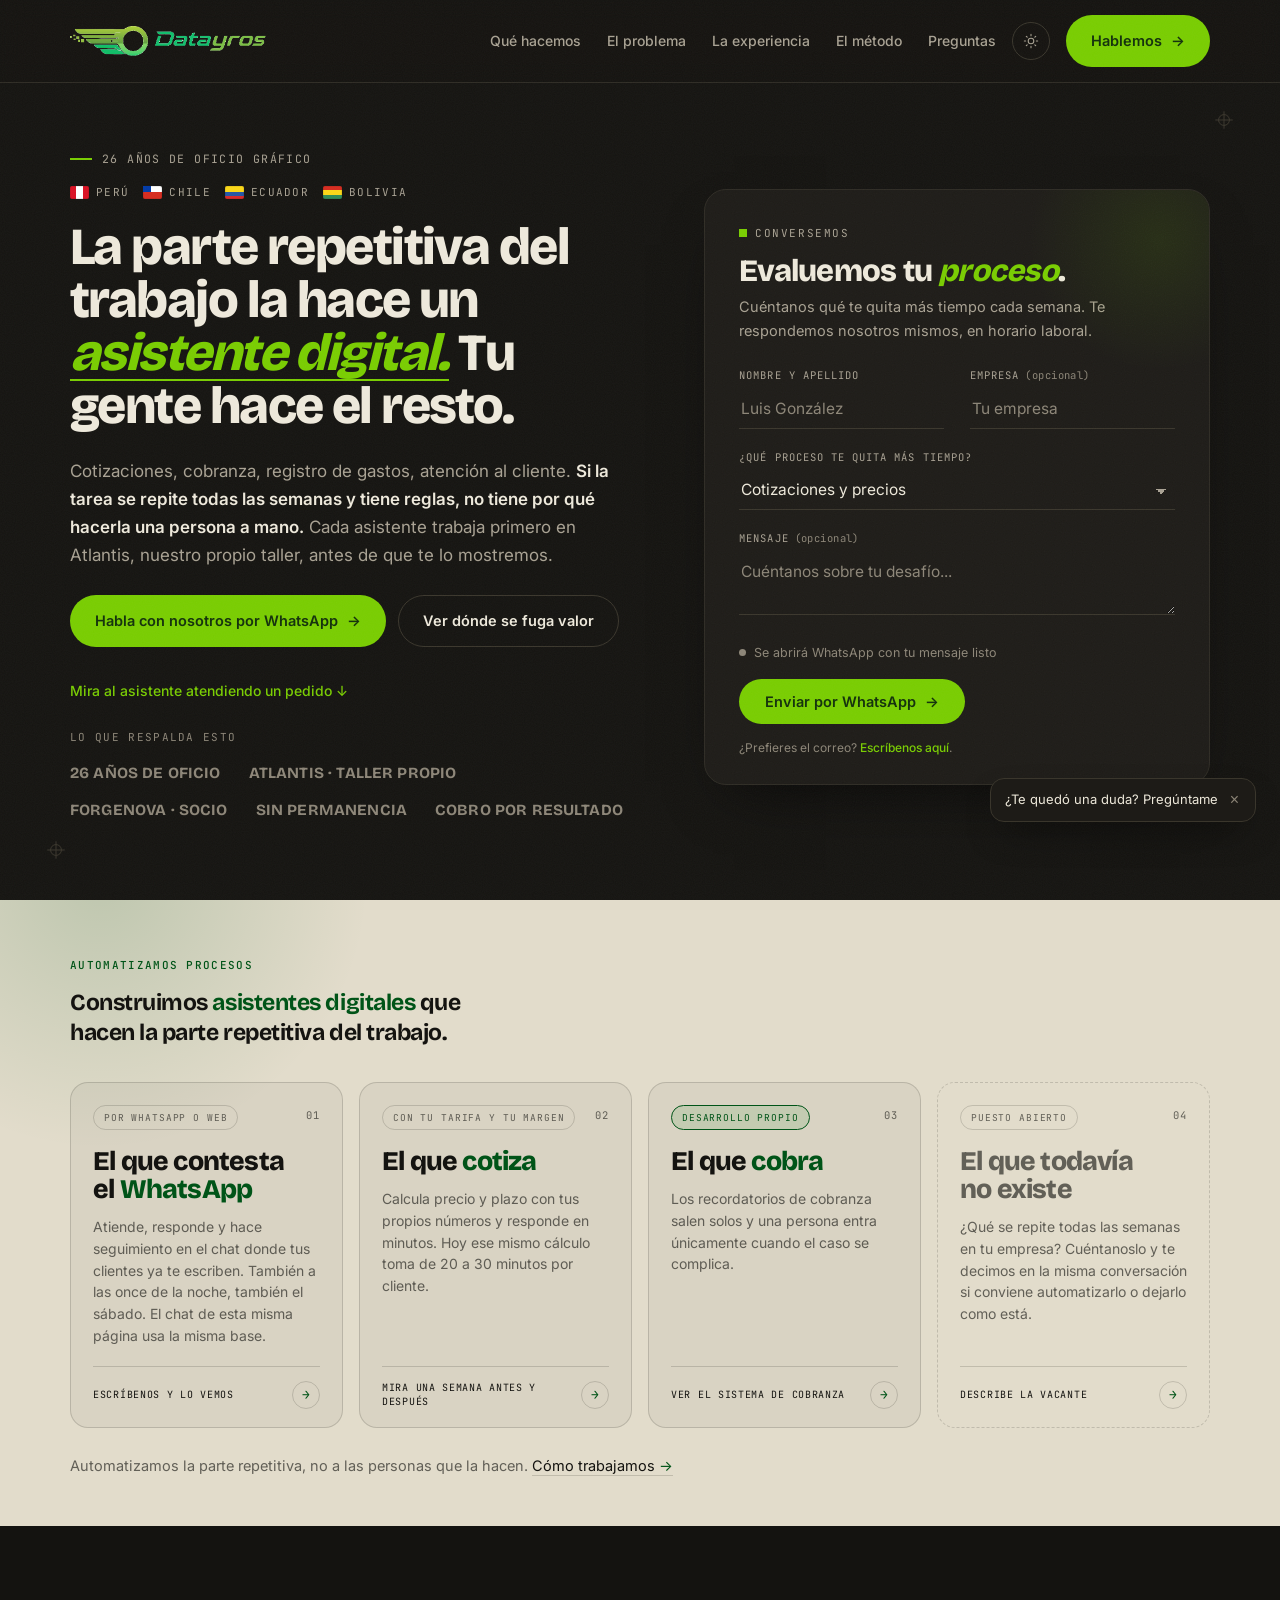
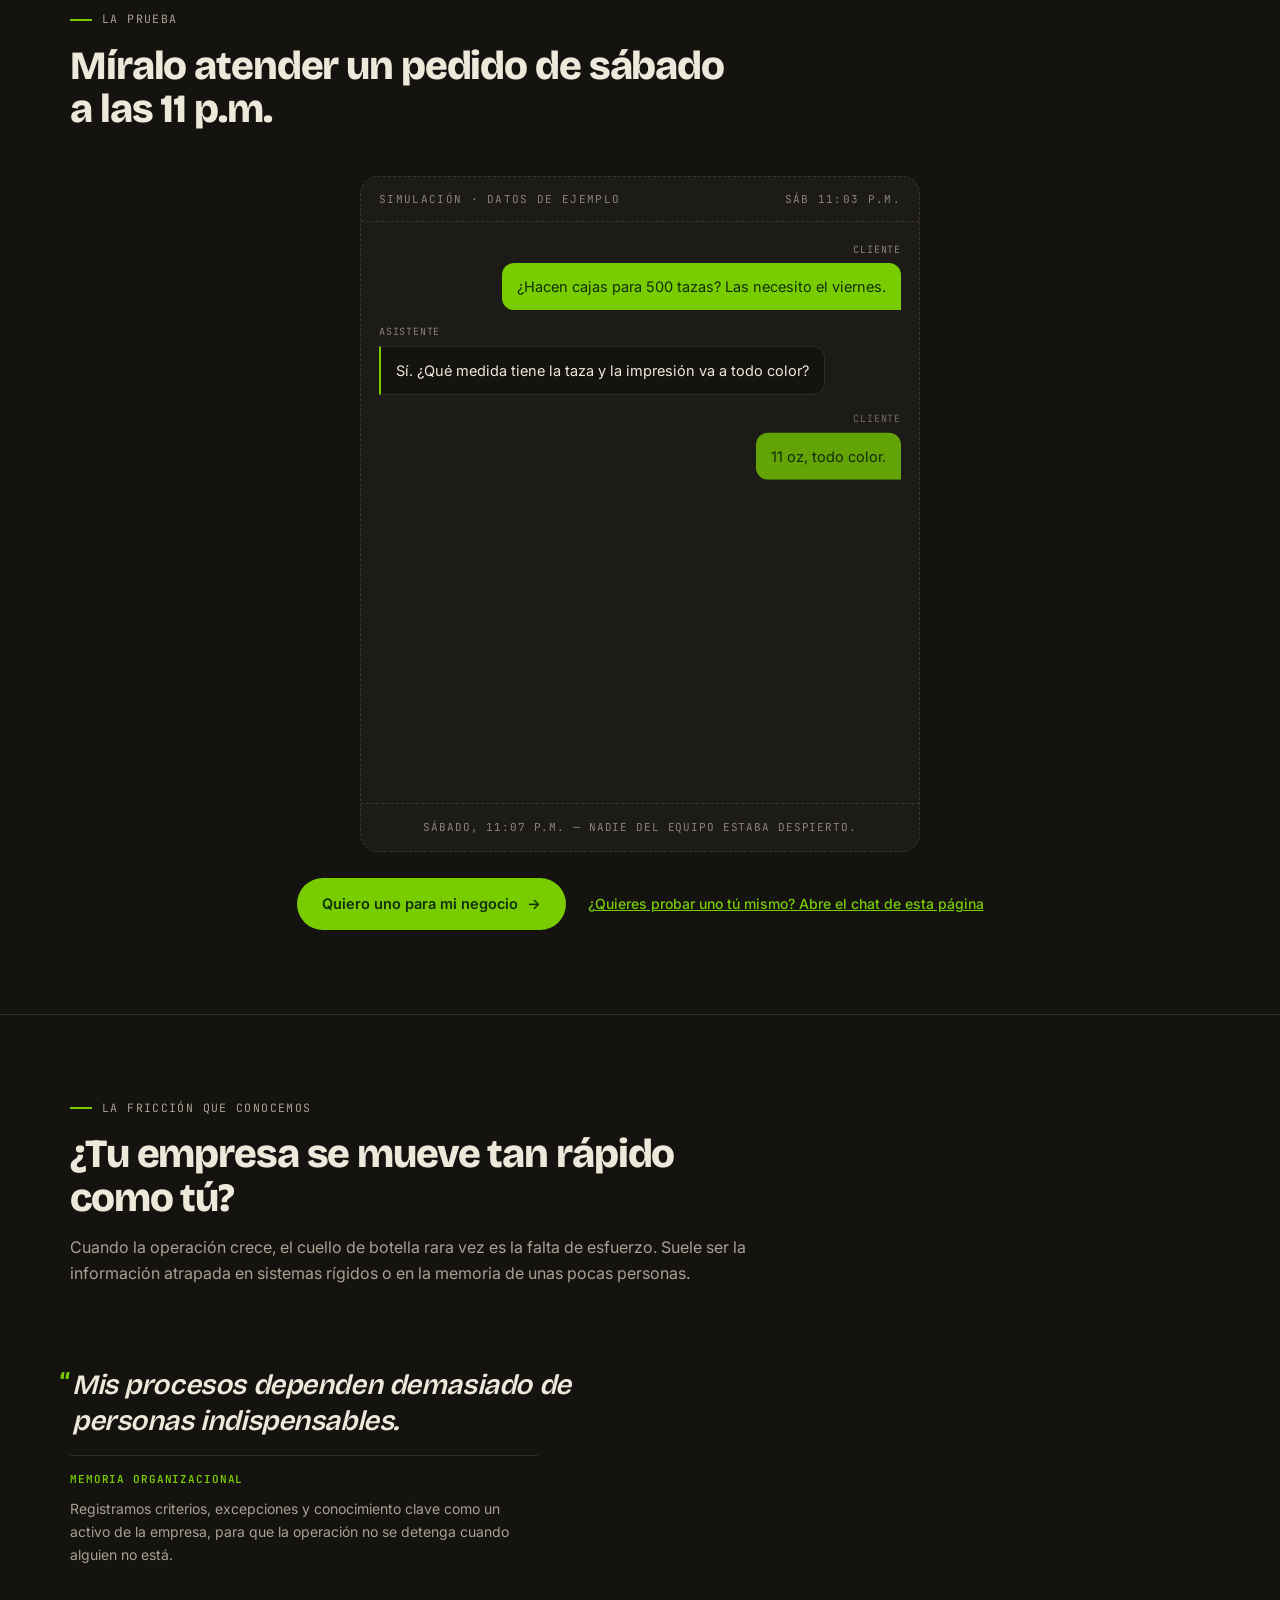
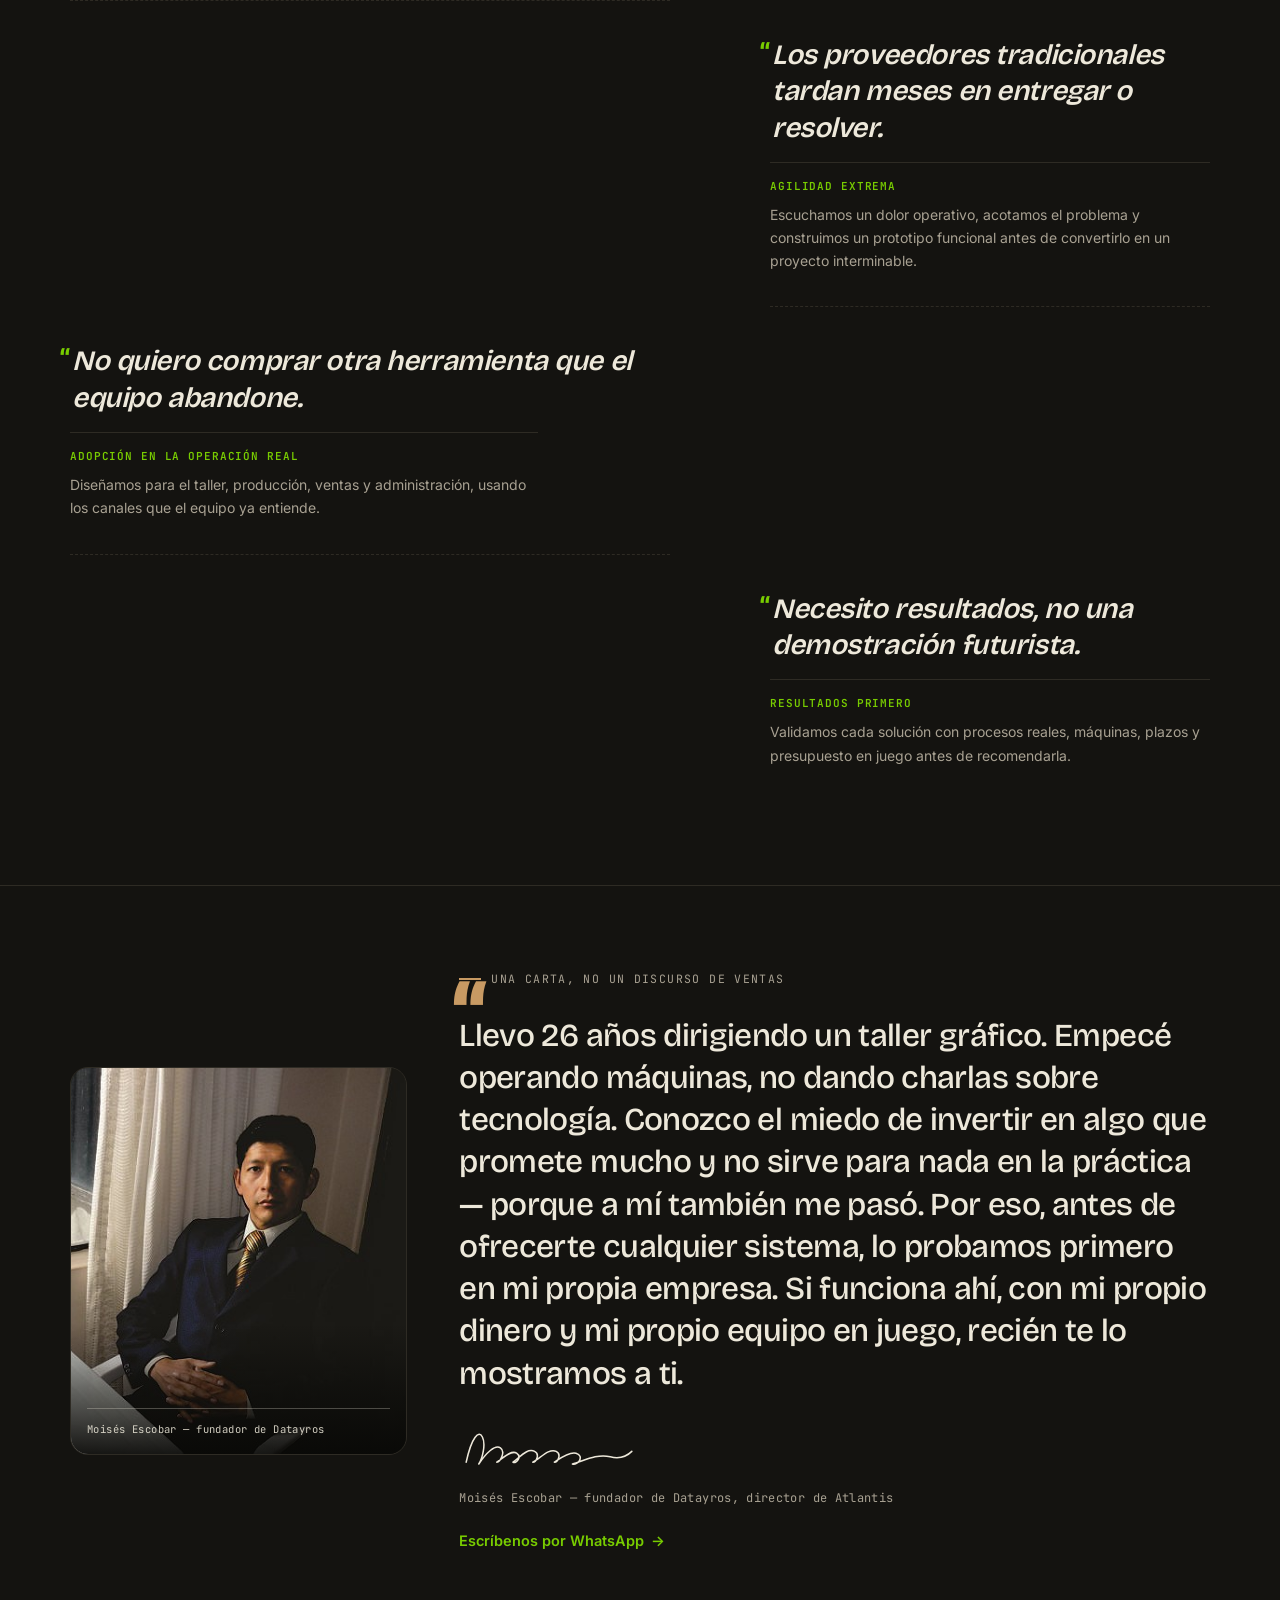
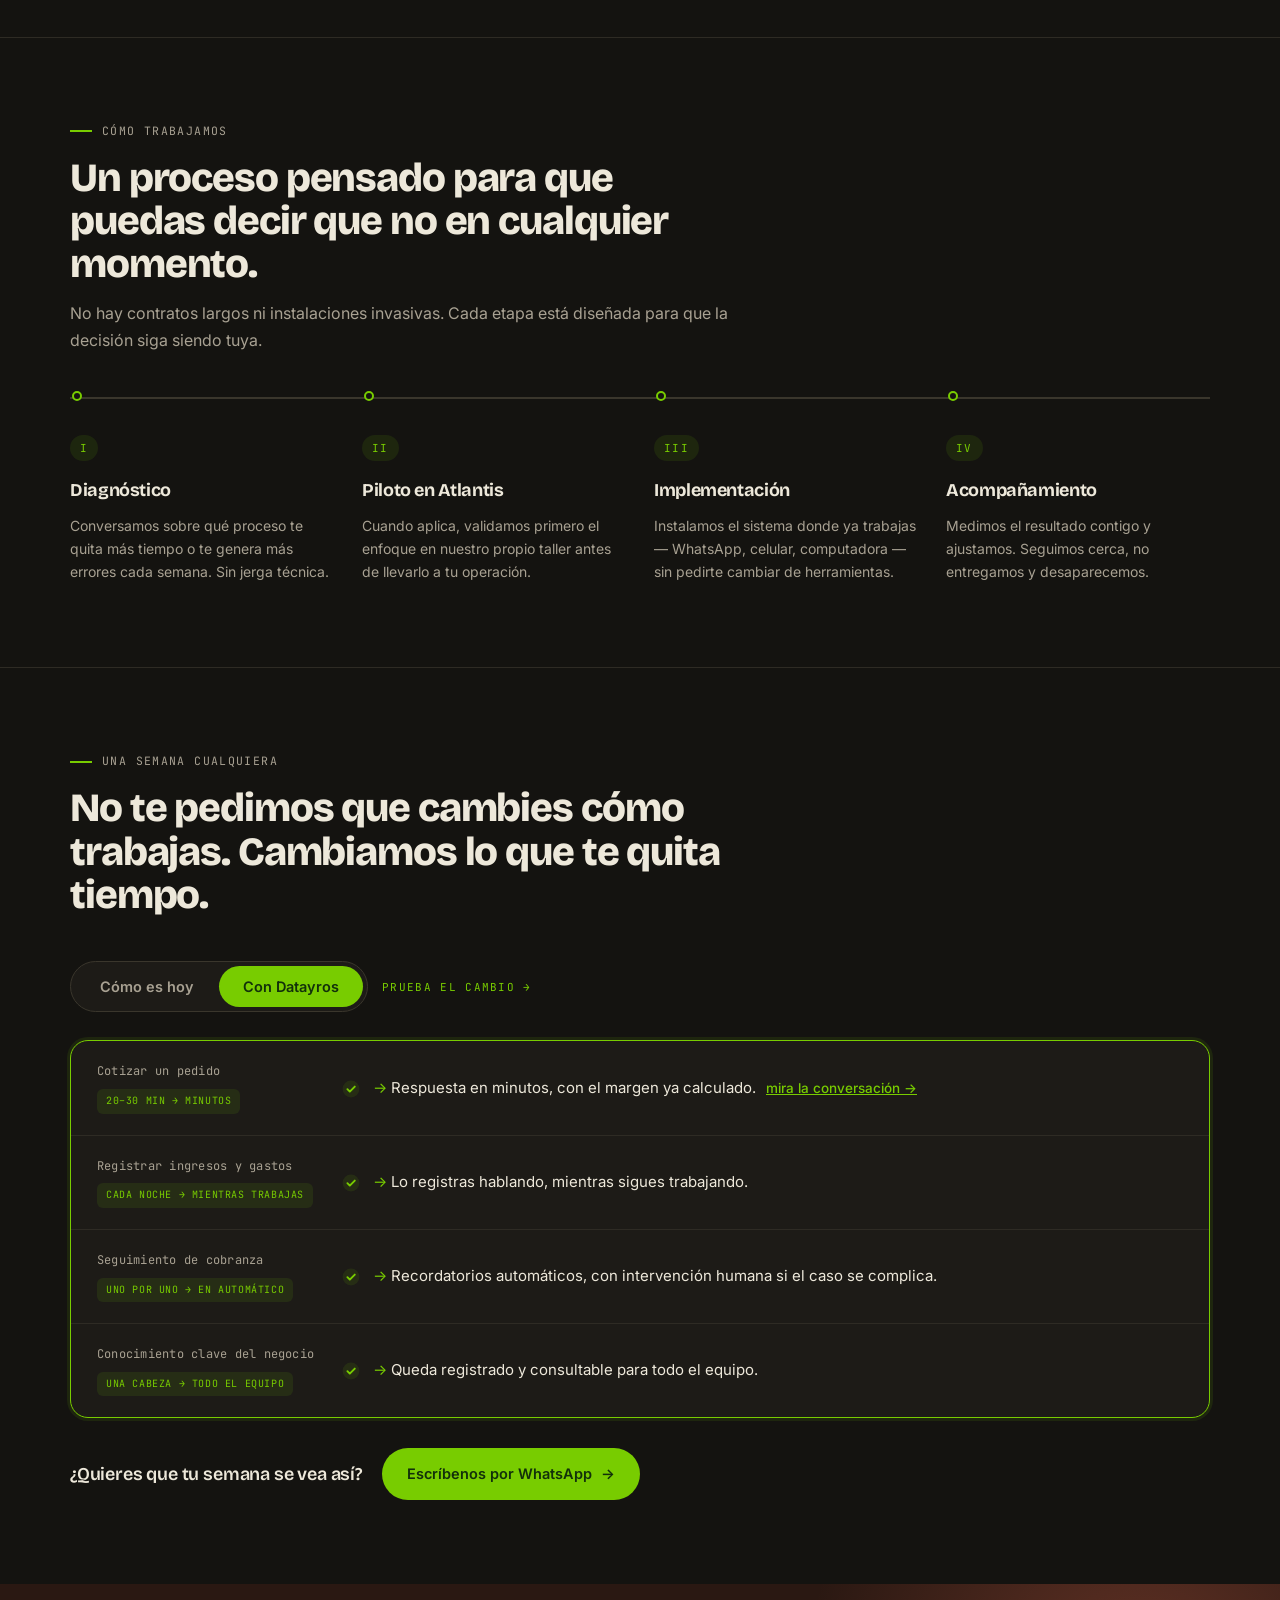
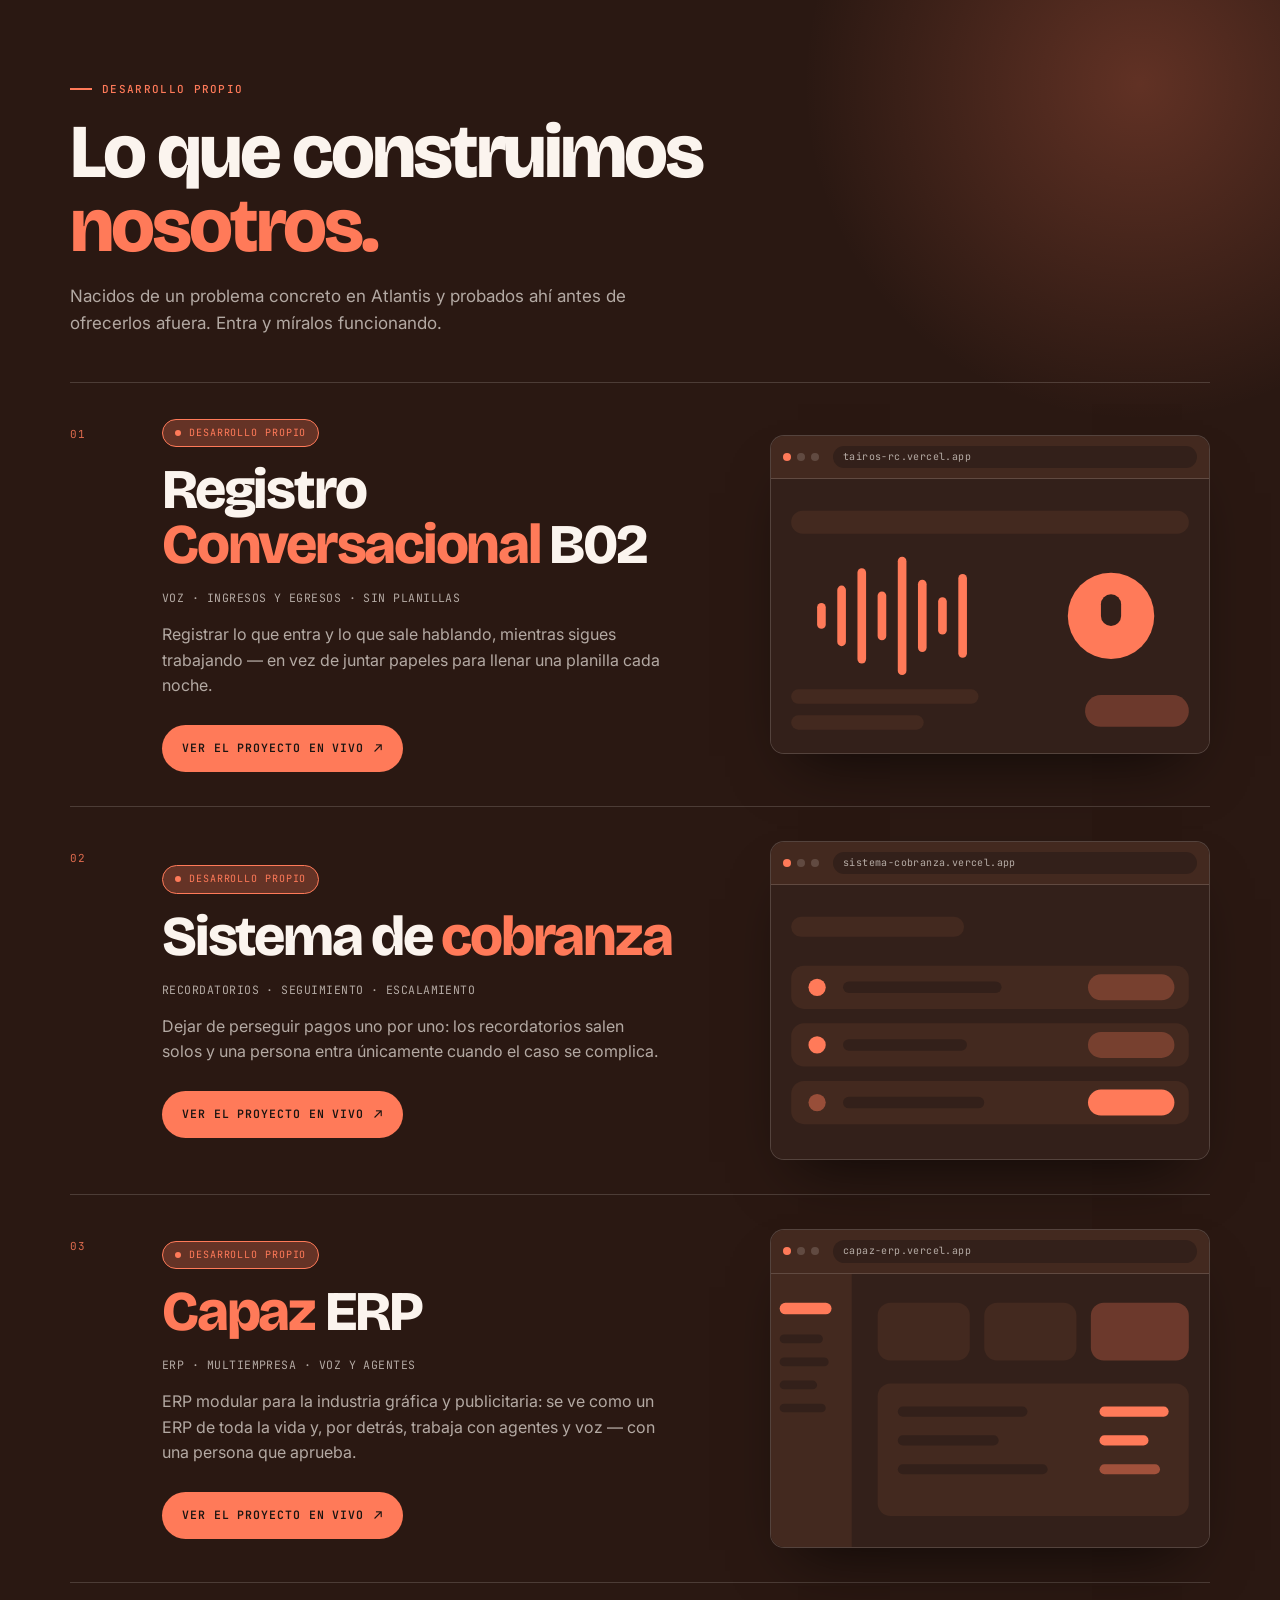
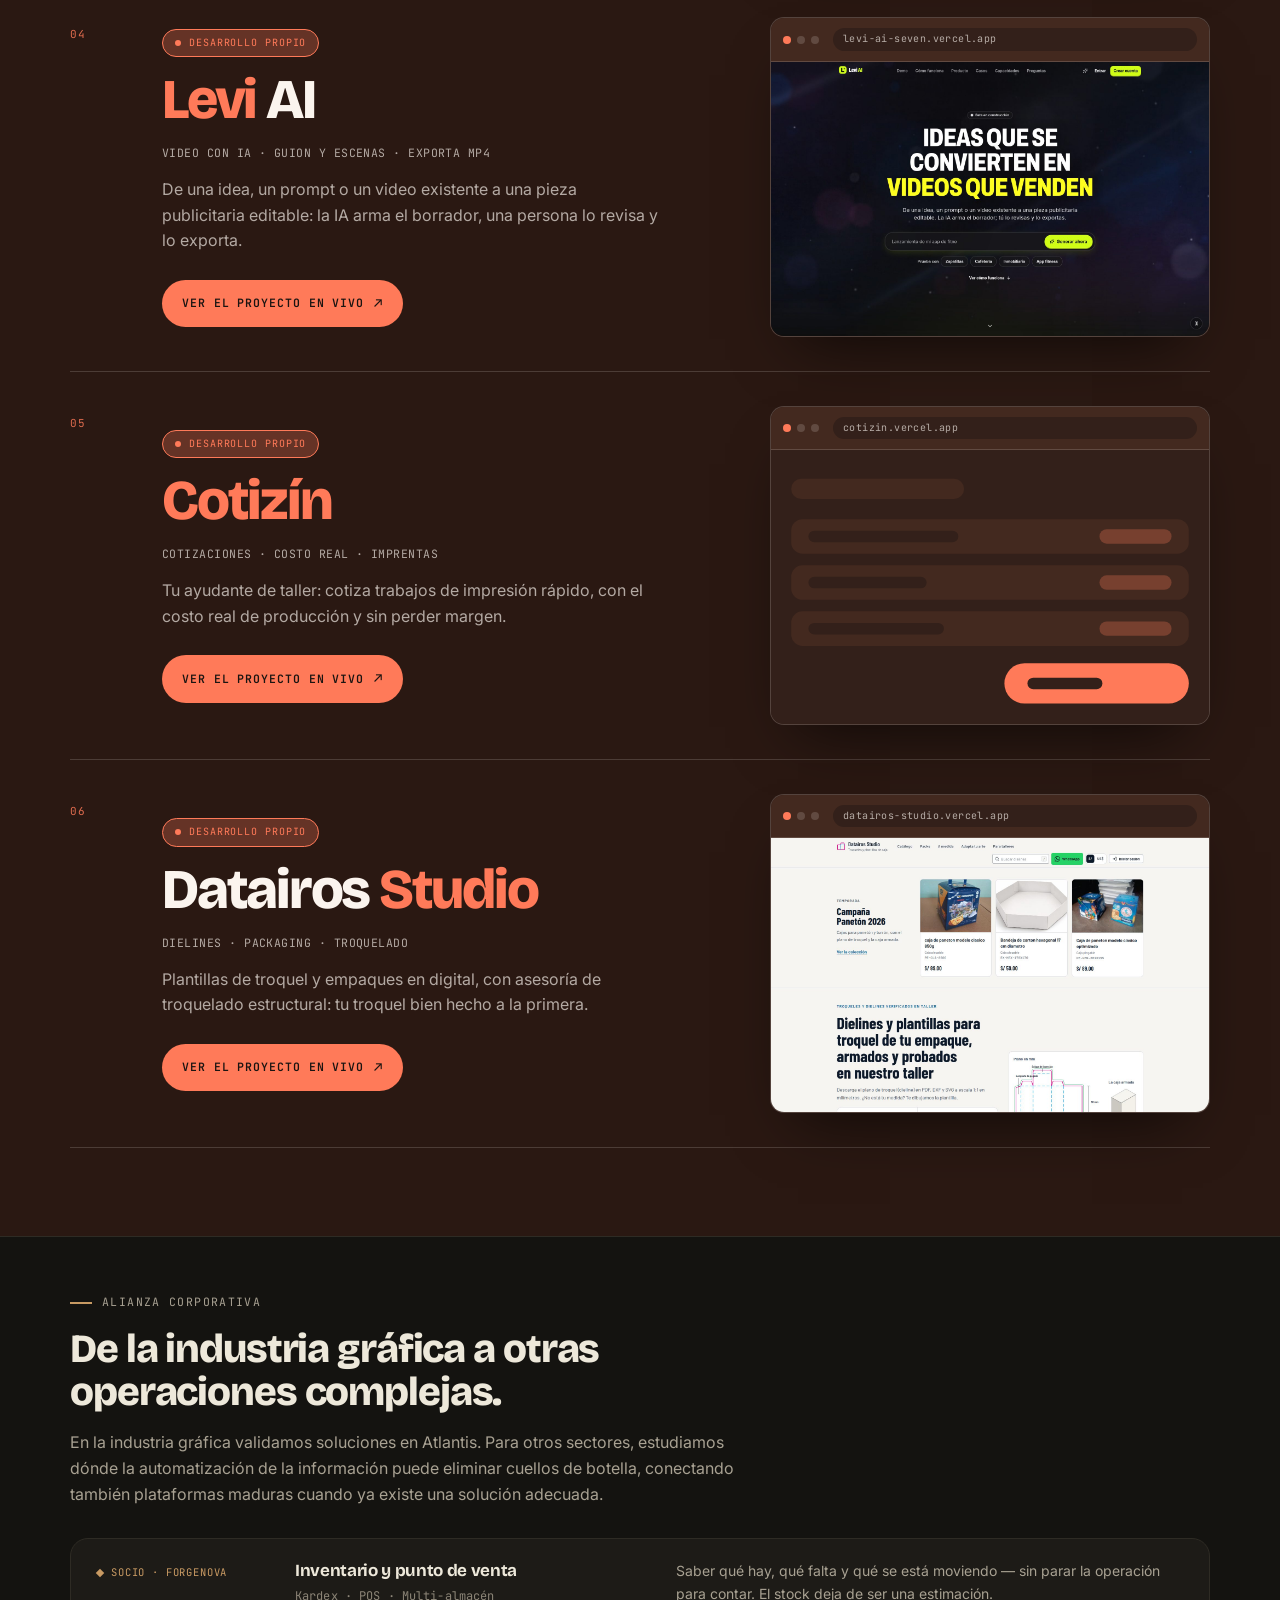
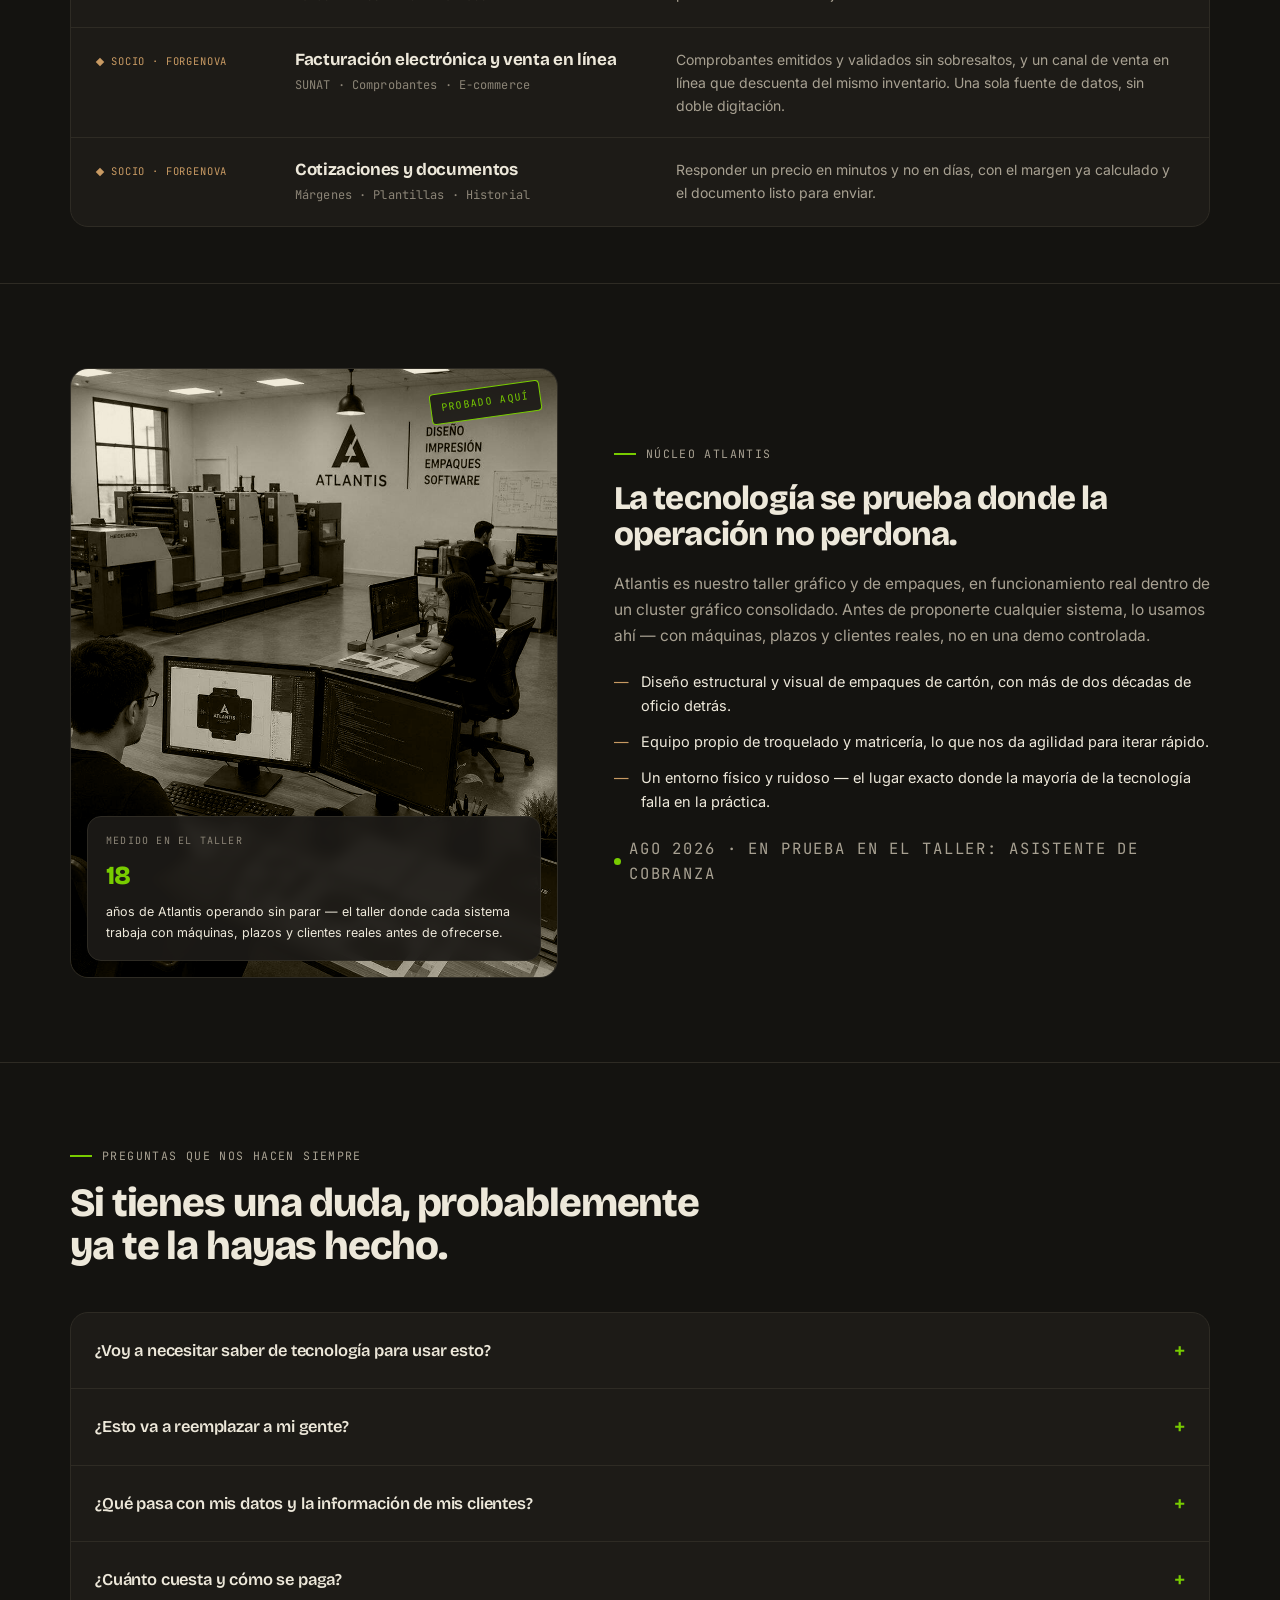
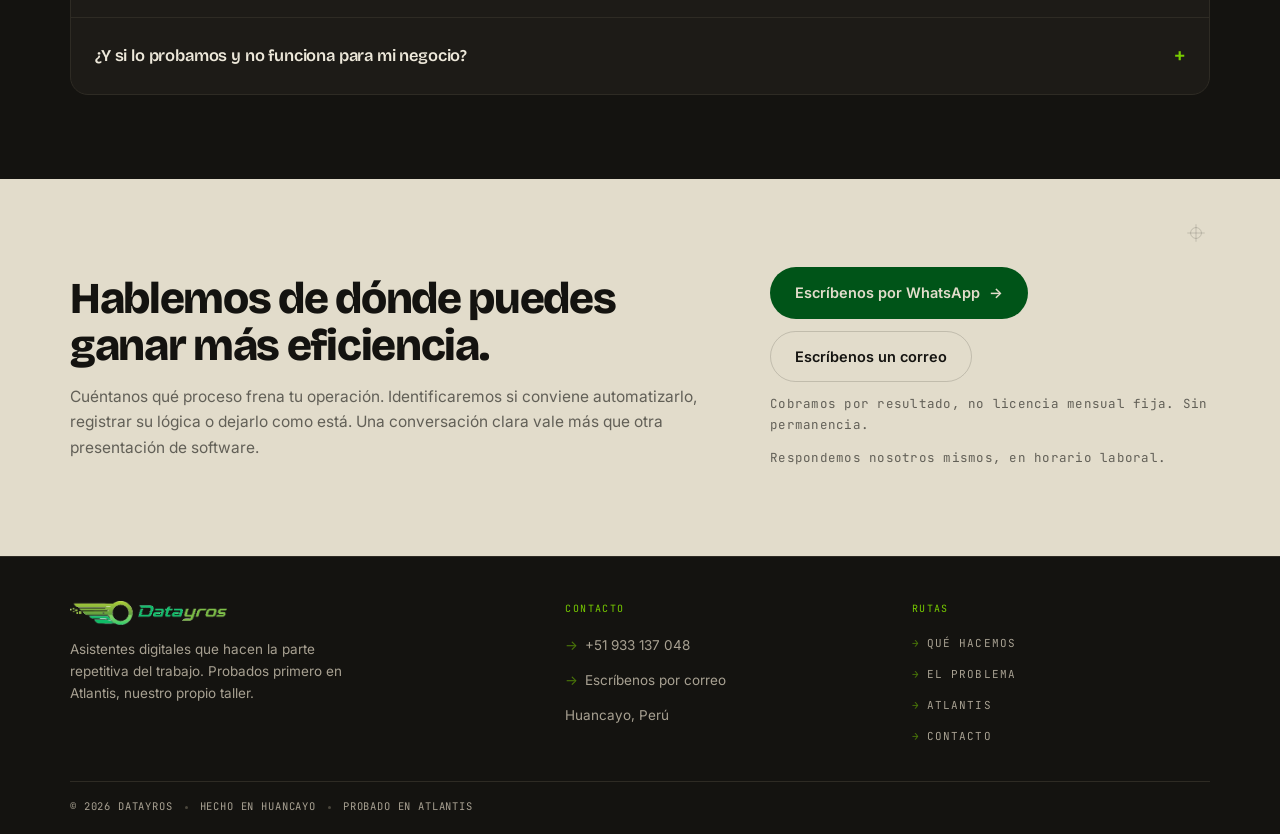
==== commit 6aadc487: "URLs reales de los proyectos, capturas y franja de oficios en tarjetas Pega las URLs de Vercel en la" ====
--- a/index.html
+++ b/index.html
@@ -523,7 +523,7 @@
 
     <div class="pj-list reveal" data-pj-list data-stagger>
 
-      <a class="pj" data-url="" data-name="Registro Conversacional B02">
+      <a class="pj" data-url="https://tairos-rc.vercel.app/" data-name="Registro Conversacional B02">
         <span class="pj-n mono">01</span>
         <span class="pj-body">
           <span class="pj-tag mono"><i class="pj-dot" aria-hidden="true"></i>Desarrollo propio</span>
@@ -550,7 +550,7 @@
         </span>
       </a>
 
-      <a class="pj" data-url="" data-name="Sistema de cobranza">
+      <a class="pj" data-url="https://sistema-cobranza.vercel.app/" data-name="Sistema de cobranza">
         <span class="pj-n mono">02</span>
         <span class="pj-body">
           <span class="pj-tag mono"><i class="pj-dot" aria-hidden="true"></i>Desarrollo propio</span>
@@ -575,7 +575,7 @@
         </span>
       </a>
 
-      <a class="pj" data-url="" data-name="Capaz ERP">
+      <a class="pj" data-url="https://capaz-erp.vercel.app/" data-name="Capaz ERP">
         <span class="pj-n mono">03</span>
         <span class="pj-body">
           <span class="pj-tag mono"><i class="pj-dot" aria-hidden="true"></i>Desarrollo propio</span>
@@ -602,7 +602,7 @@
         </span>
       </a>
 
-      <a class="pj" data-url="" data-name="Levi AI">
+      <a class="pj" data-url="https://levi-ai-seven.vercel.app/" data-name="Levi AI">
         <span class="pj-n mono">04</span>
         <span class="pj-body">
           <span class="pj-tag mono"><i class="pj-dot" aria-hidden="true"></i>Desarrollo propio</span>
--- a/css/style.css
+++ b/css/style.css
@@ -1060,68 +1060,80 @@
    superficie es todo el efecto — sin degradados, sin adornos. Los tokens
    --band-* están definidos en los dos temas, así que la inversión es
    automática al conmutar. */
-.capband{ background:var(--band-bg); color:var(--band-ink); padding:48px 0 40px; }
+.capband{ position:relative; overflow:hidden; background:var(--band-bg); color:var(--band-ink); padding:56px 0 48px; }
+.capband::before{ content:''; position:absolute; width:560px; height:560px; left:-180px; top:-300px;
+  background:radial-gradient(circle, color-mix(in srgb, var(--band-lit) 16%, transparent) 0%, transparent 68%);
+  pointer-events:none; }
+.capband .wrap{ position:relative; }
 .capband + section{ border-top:none; }
 
 .capband-kicker{ color:var(--band-lit); font-size:11px; letter-spacing:.12em;
   text-transform:uppercase; font-weight:500; margin-bottom:14px; }
 .capband-lead{ font-family:'Bricolage Grotesque',sans-serif; font-weight:700;
   font-size:clamp(18px,2vw,23px); line-height:1.3; letter-spacing:-0.02em;
-  max-width:34ch; margin-bottom:26px; text-wrap:balance; }
+  max-width:34ch; margin-bottom:34px; text-wrap:balance; }
 .capband-lead em{ font-style:normal; color:var(--band-lit); }
 
-.capband-rows{ border-top:1px solid var(--band-line); }
-
-.cap{ display:grid; grid-template-columns:58px 1fr auto; gap:0 26px; align-items:center;
-  padding:18px 0 17px; border-bottom:1px solid var(--band-line);
-  text-decoration:none; color:inherit; position:relative; }
-.cap-n{ color:var(--band-lit); opacity:.7; align-self:start; padding-top:6px; }
-
-.cap-tag{ display:inline-block; margin-bottom:8px; padding:4px 10px; border-radius:999px;
-  font-size:9.5px; letter-spacing:.09em; text-transform:uppercase; white-space:nowrap;
-  border:1px solid var(--band-line); color:var(--band-mute); }
+.capband-rows{ display:grid; grid-template-columns:repeat(4,minmax(0,1fr)); gap:16px; }
+
+/* Tarjeta: etiqueta arriba, nombre, frase, y el enlace anclado abajo. */
+.cap{ position:relative; display:flex; flex-direction:column; min-height:292px;
+  padding:22px 22px 18px; border-radius:18px; text-decoration:none; color:inherit;
+  border:1px solid var(--band-line);
+  background:color-mix(in srgb, var(--band-ink) 4%, transparent);
+  transition:transform .28s var(--ease-out), border-color .28s var(--ease-out),
+             background .28s var(--ease-out), box-shadow .28s var(--ease-out); }
+.cap-n{ position:absolute; top:24px; right:22px; color:var(--band-mute); font-size:10.5px;
+  letter-spacing:.08em; }
+.cap-body{ display:flex; flex-direction:column; flex:1; }
+
+.cap-tag{ align-self:flex-start; display:inline-block; margin-bottom:18px; padding:4px 10px;
+  border-radius:999px; font-size:9.5px; letter-spacing:.09em; text-transform:uppercase;
+  white-space:nowrap; border:1px solid var(--band-line); color:var(--band-mute); }
 .cap-tag.st-live{ color:var(--band-lit); border-color:var(--band-lit); background:var(--band-tab); }
 
 .cap-title{ display:block; font-family:'Bricolage Grotesque',sans-serif; font-weight:800;
-  font-size:clamp(23px,2.9vw,34px); line-height:1.05; letter-spacing:-0.03em;
-  text-wrap:balance; }
+  font-size:clamp(24px,2.1vw,30px); line-height:1.04; letter-spacing:-0.03em; text-wrap:balance; }
 .cap-title .lit{ color:var(--band-lit); font-style:normal; }
-.cap-sub{ display:block; margin-top:8px; max-width:56ch;
-  font-size:14.5px; line-height:1.55; color:var(--band-mute); }
-.cap-go{ color:var(--band-mute); white-space:nowrap; font-size:10.5px; }
-.cap-go .arr{ display:inline-block; color:var(--band-lit);
-  transition:transform .2s var(--ease-out); }
-
-/* La vacante no compite con los tres oficios: es el pie del organigrama. */
-.cap-vacante{ border-bottom:none; }
-.cap-vacante .cap-title{ font-size:clamp(20px,2.2vw,26px); color:var(--band-mute); }
+.cap-sub{ display:block; margin-top:12px; font-size:14px; line-height:1.55;
+  color:var(--band-mute); }
+
+/* Enlace: separado por una línea y con la flecha en su propio círculo. */
+.cap-go{ display:flex; align-items:center; justify-content:space-between; gap:12px;
+  margin-top:20px; padding-top:14px; border-top:1px solid var(--band-line);
+  color:var(--band-ink); font-size:10px; letter-spacing:.07em; line-height:1.4; }
+.cap-go .arr{ flex-shrink:0; display:grid; place-items:center; width:28px; height:28px;
+  border-radius:50%; border:1px solid var(--band-line); color:var(--band-lit); font-size:13px;
+  transition:transform .25s var(--ease-out), background .25s var(--ease-out),
+             color .25s var(--ease-out), border-color .25s var(--ease-out); }
+
+/* La vacante no compite con los tres oficios: borde discontinuo y voz baja. */
+.cap-vacante{ background:transparent; border-style:dashed; }
+.cap-vacante .cap-title{ color:var(--band-mute); }
 
 @media (hover:hover) and (pointer:fine){
-  .cap::before{ content:''; position:absolute; inset:0 -22px; border-radius:12px;
-    background:var(--band-lit); opacity:0; transition:opacity .2s var(--ease-out); }
-  .cap:hover::before{ opacity:.07; }
-  .cap > *{ position:relative; }
-  .cap-title, .cap-n{ transition:transform .22s var(--ease-out); }
-  .cap:hover .cap-title, .cap:hover .cap-n{ transform:translateX(8px); }
-  .cap:hover .cap-go{ color:var(--band-ink); }
-  .cap:hover .cap-go .arr{ transform:translateX(4px); }
-}
-.cap:focus-visible{ outline:2px solid var(--band-lit); outline-offset:6px; border-radius:6px; }
-
-.capband-foot{ margin-top:28px; font-size:15px; color:var(--band-mute); }
+  .cap:hover{ transform:translateY(-4px); border-color:var(--band-lit);
+    background:color-mix(in srgb, var(--band-lit) 8%, transparent);
+    box-shadow:0 22px 40px -24px color-mix(in srgb, var(--band-lit) 55%, transparent); }
+  .cap:hover .cap-go .arr{ background:var(--band-lit); border-color:var(--band-lit);
+    color:var(--band-bg); transform:translateX(3px); }
+}
+.cap:focus-visible{ outline:2px solid var(--band-lit); outline-offset:4px; }
+
+.capband-foot{ margin-top:26px; font-size:14.5px; color:var(--band-mute); }
 .capband-foot a{ color:var(--band-ink); text-decoration:none; white-space:nowrap;
   border-bottom:1px solid var(--band-line); padding-bottom:1px; }
 .capband-foot a .arr{ color:var(--band-lit); }
 
-/* Teléfono: la misma composición apilada, nunca un aplastamiento. */
-@media (max-width:820px){
-  .cap{ grid-template-columns:1fr; gap:0; padding:24px 0 22px; align-items:start; }
-  .cap-n{ display:block; margin-bottom:10px; padding-top:0; }
-  .cap-go{ display:block; margin-top:14px; white-space:normal; }
+@media (max-width:1100px){
+  .capband-rows{ grid-template-columns:repeat(2,minmax(0,1fr)); }
+  .cap{ min-height:0; }
 }
 @media (max-width:640px){
   .capband{ padding:40px 0 36px; }
-  .cap-sub{ font-size:14px; margin-top:8px; }
+  .capband-rows{ grid-template-columns:1fr; gap:12px; }
+  .cap{ padding:20px 20px 16px; }
+  .cap-sub{ font-size:14px; }
 }
 
 /* El H1 cede el primer puesto tipográfico a la franja, a propósito. */
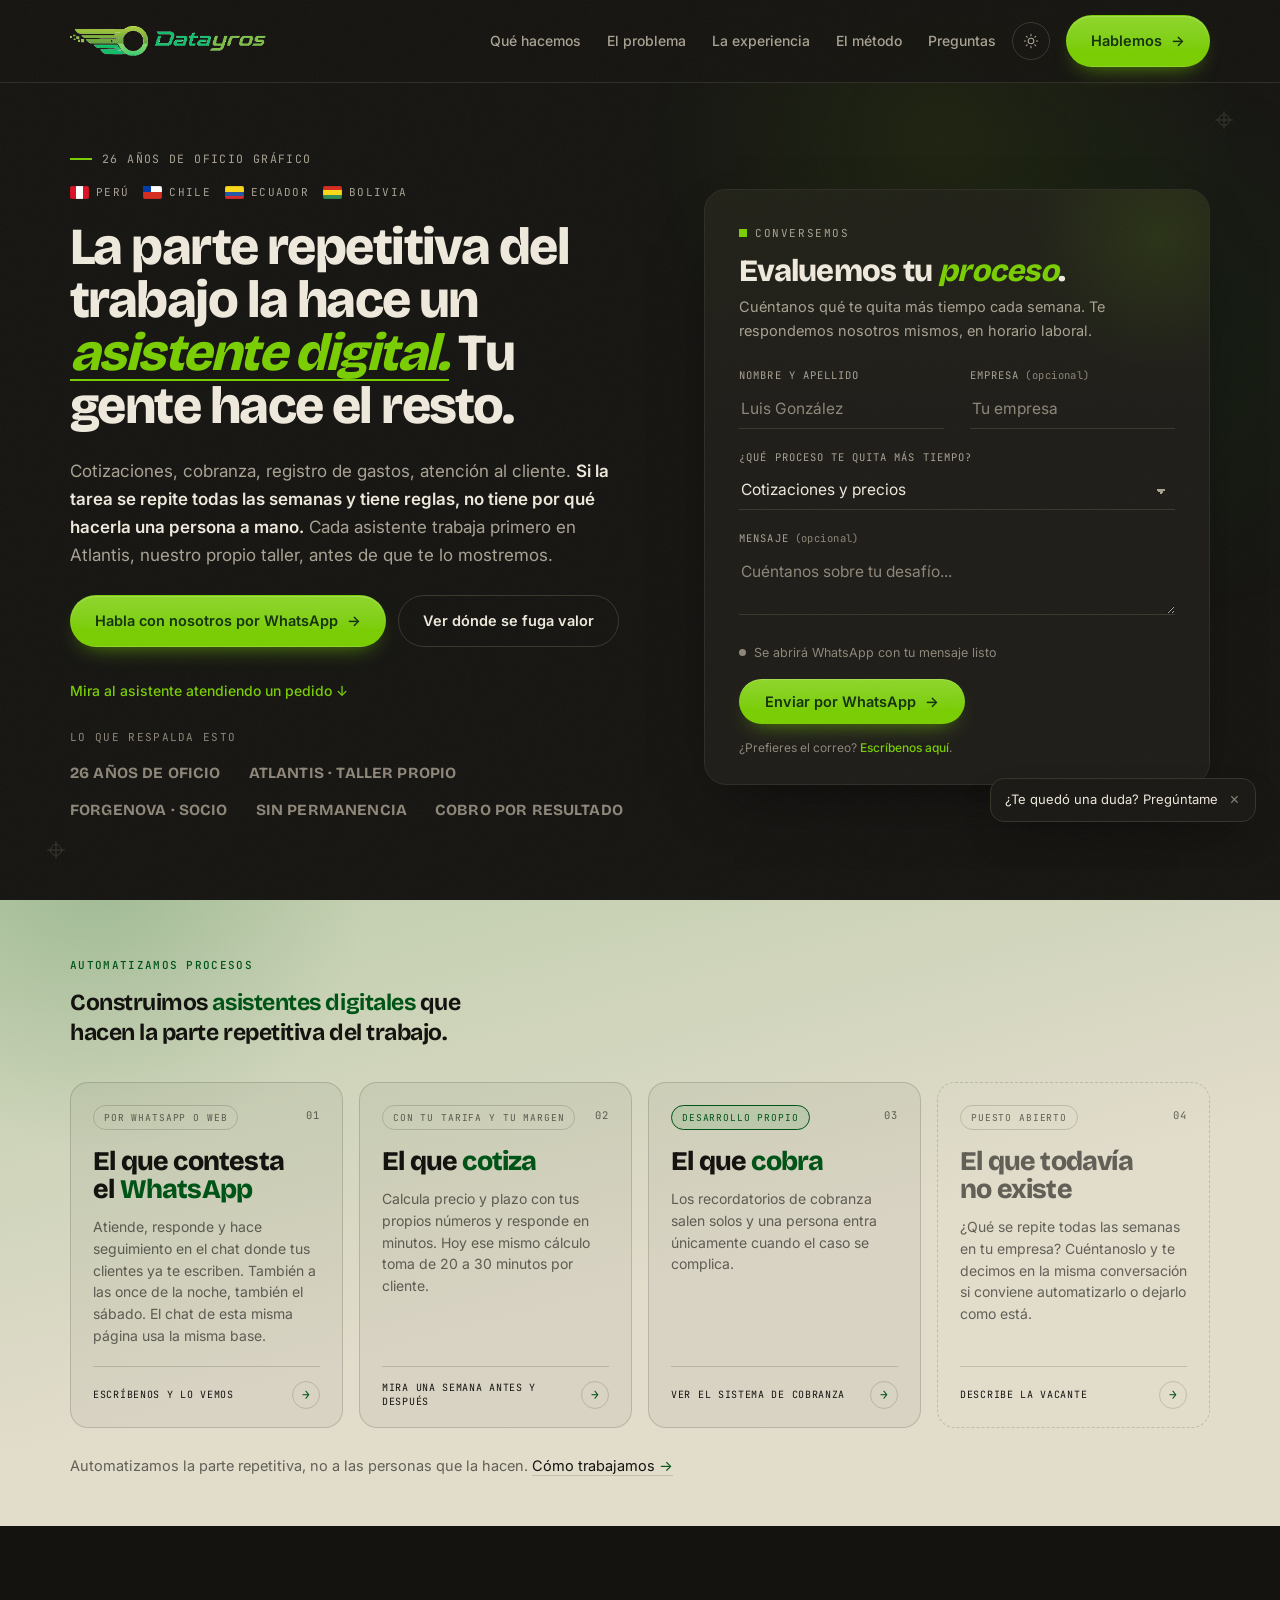
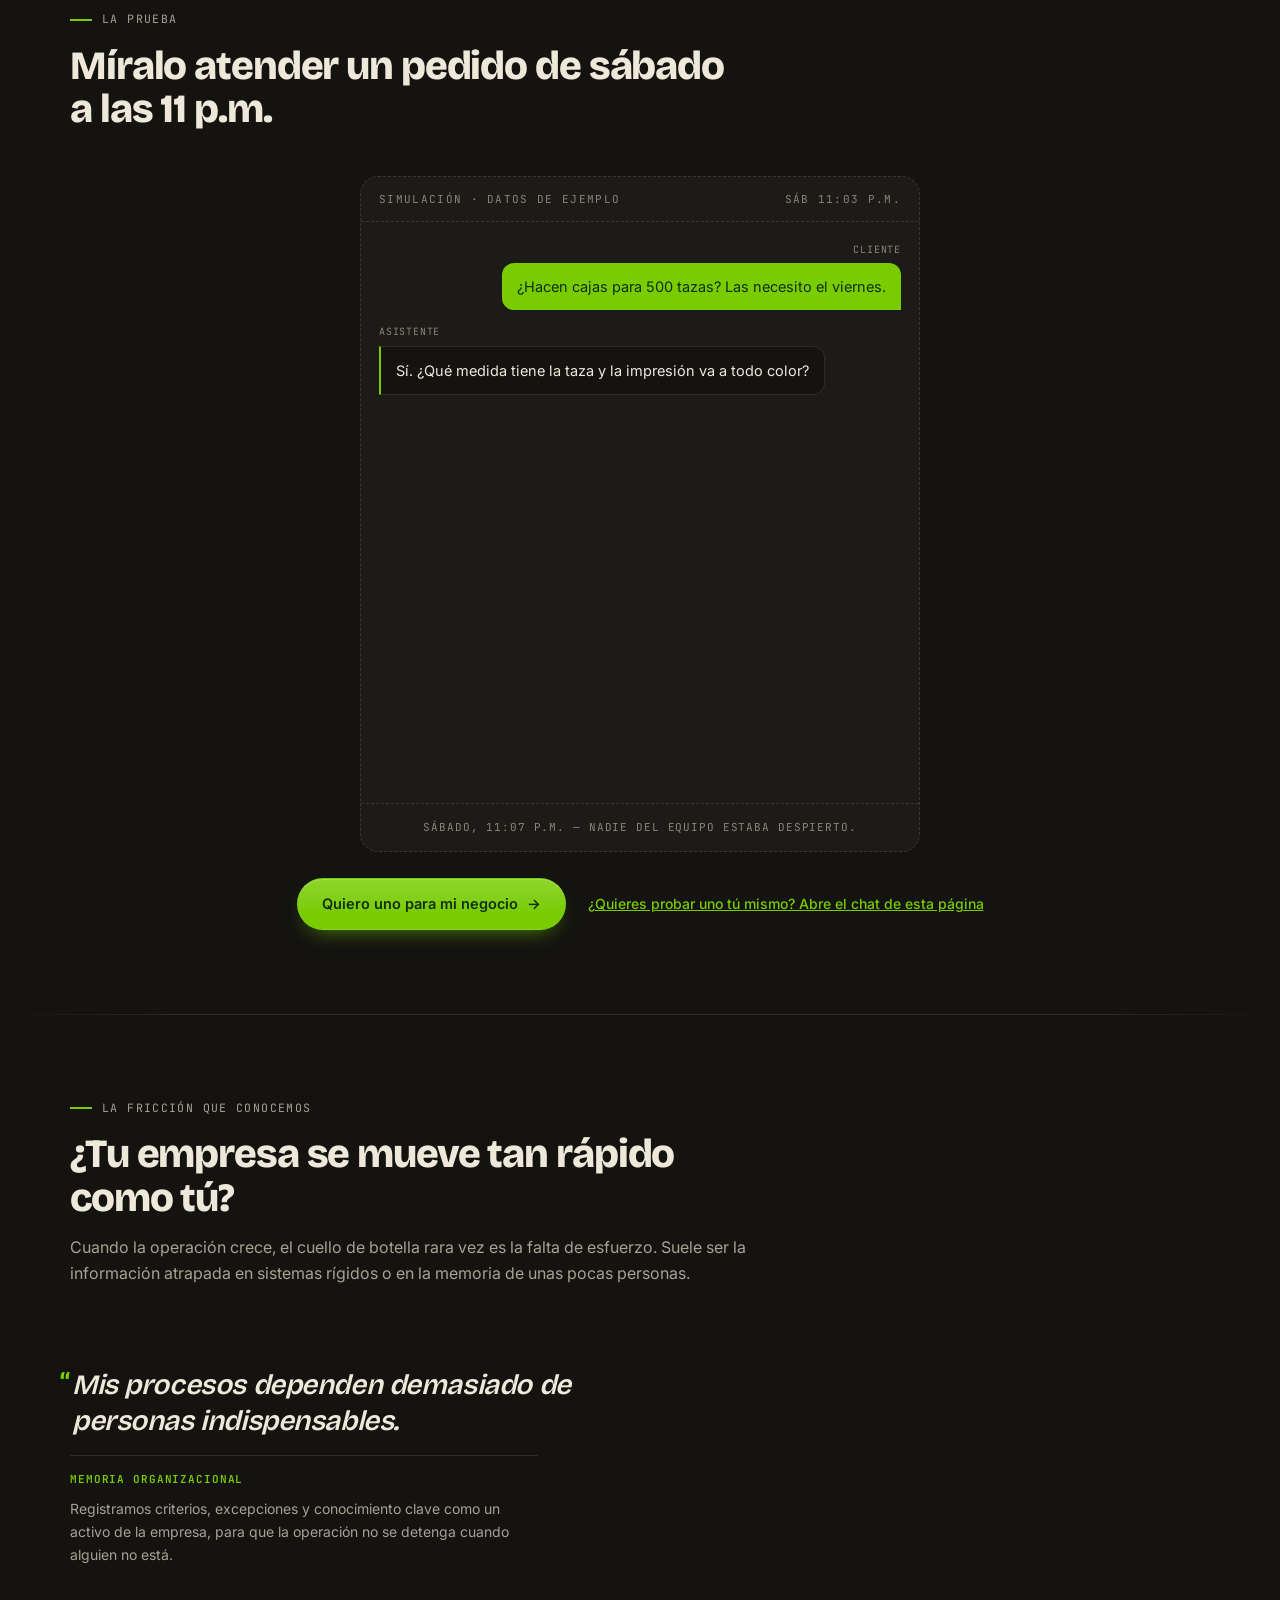
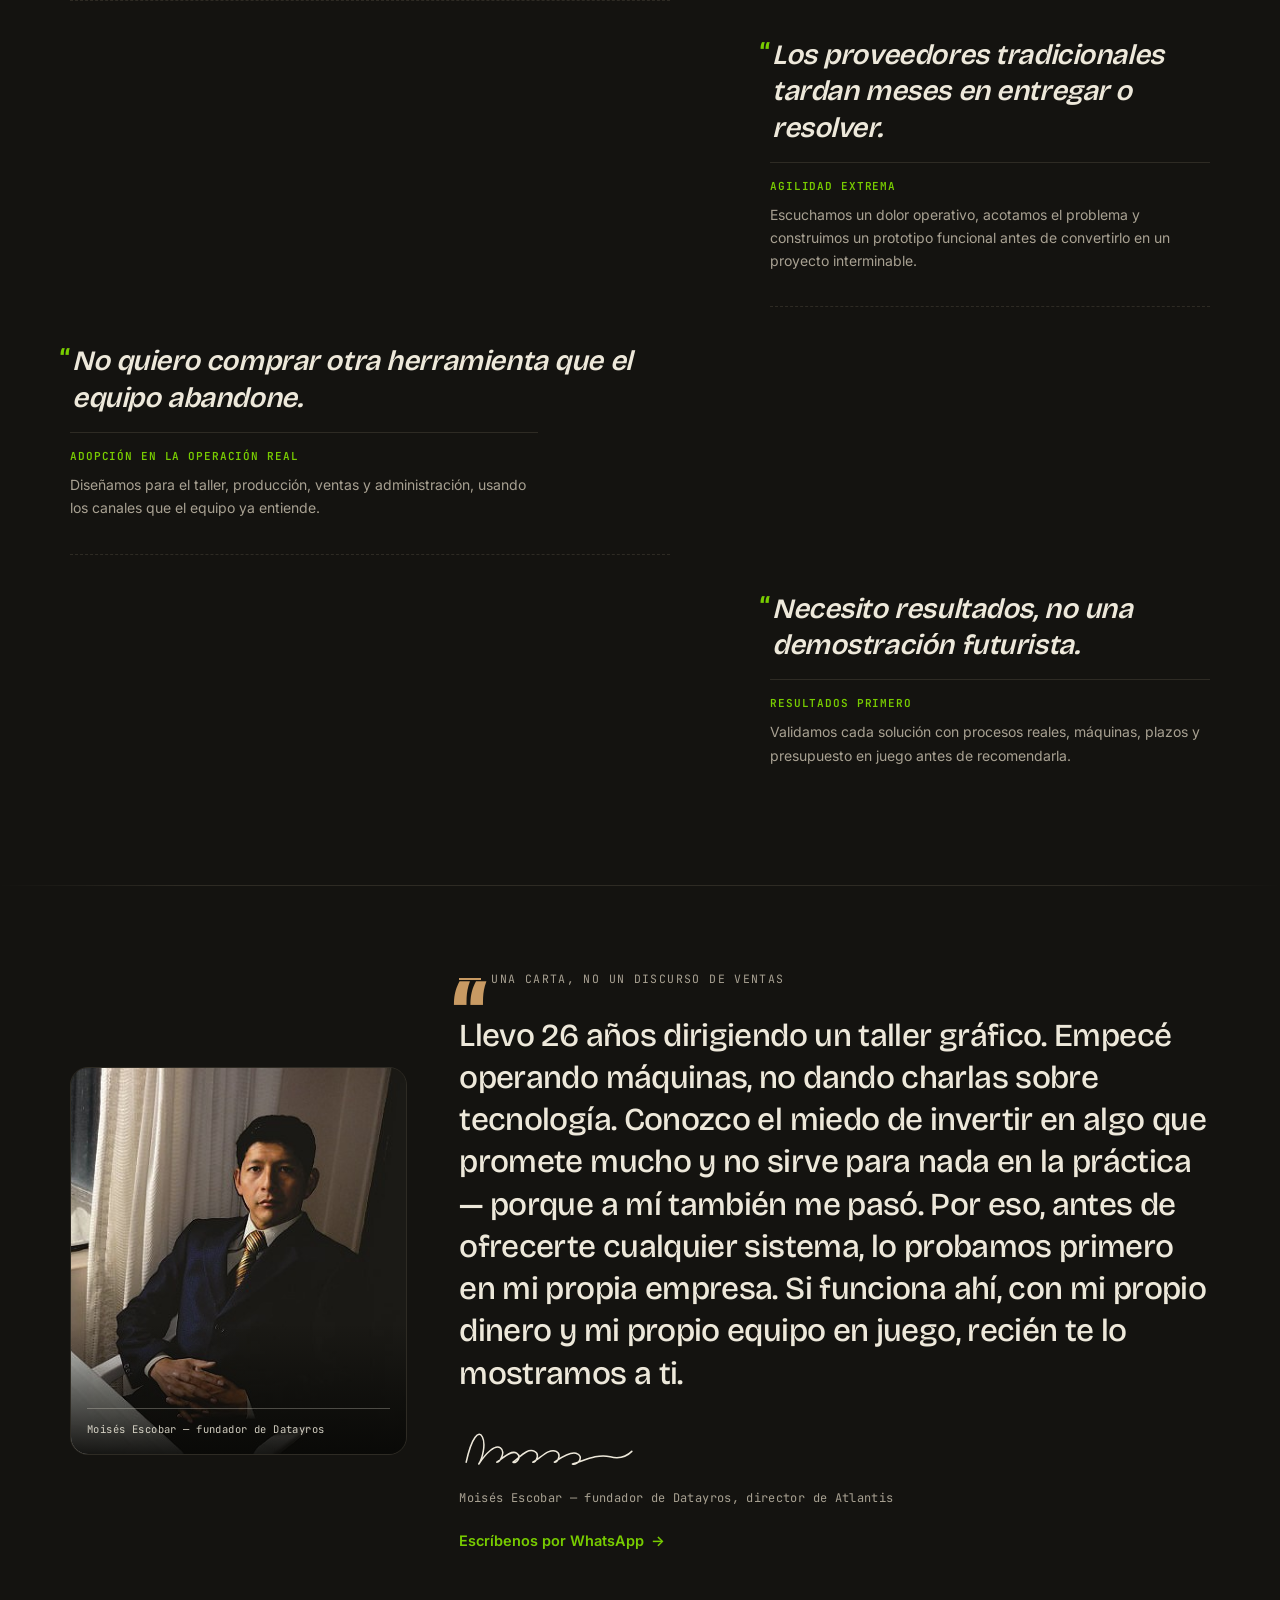
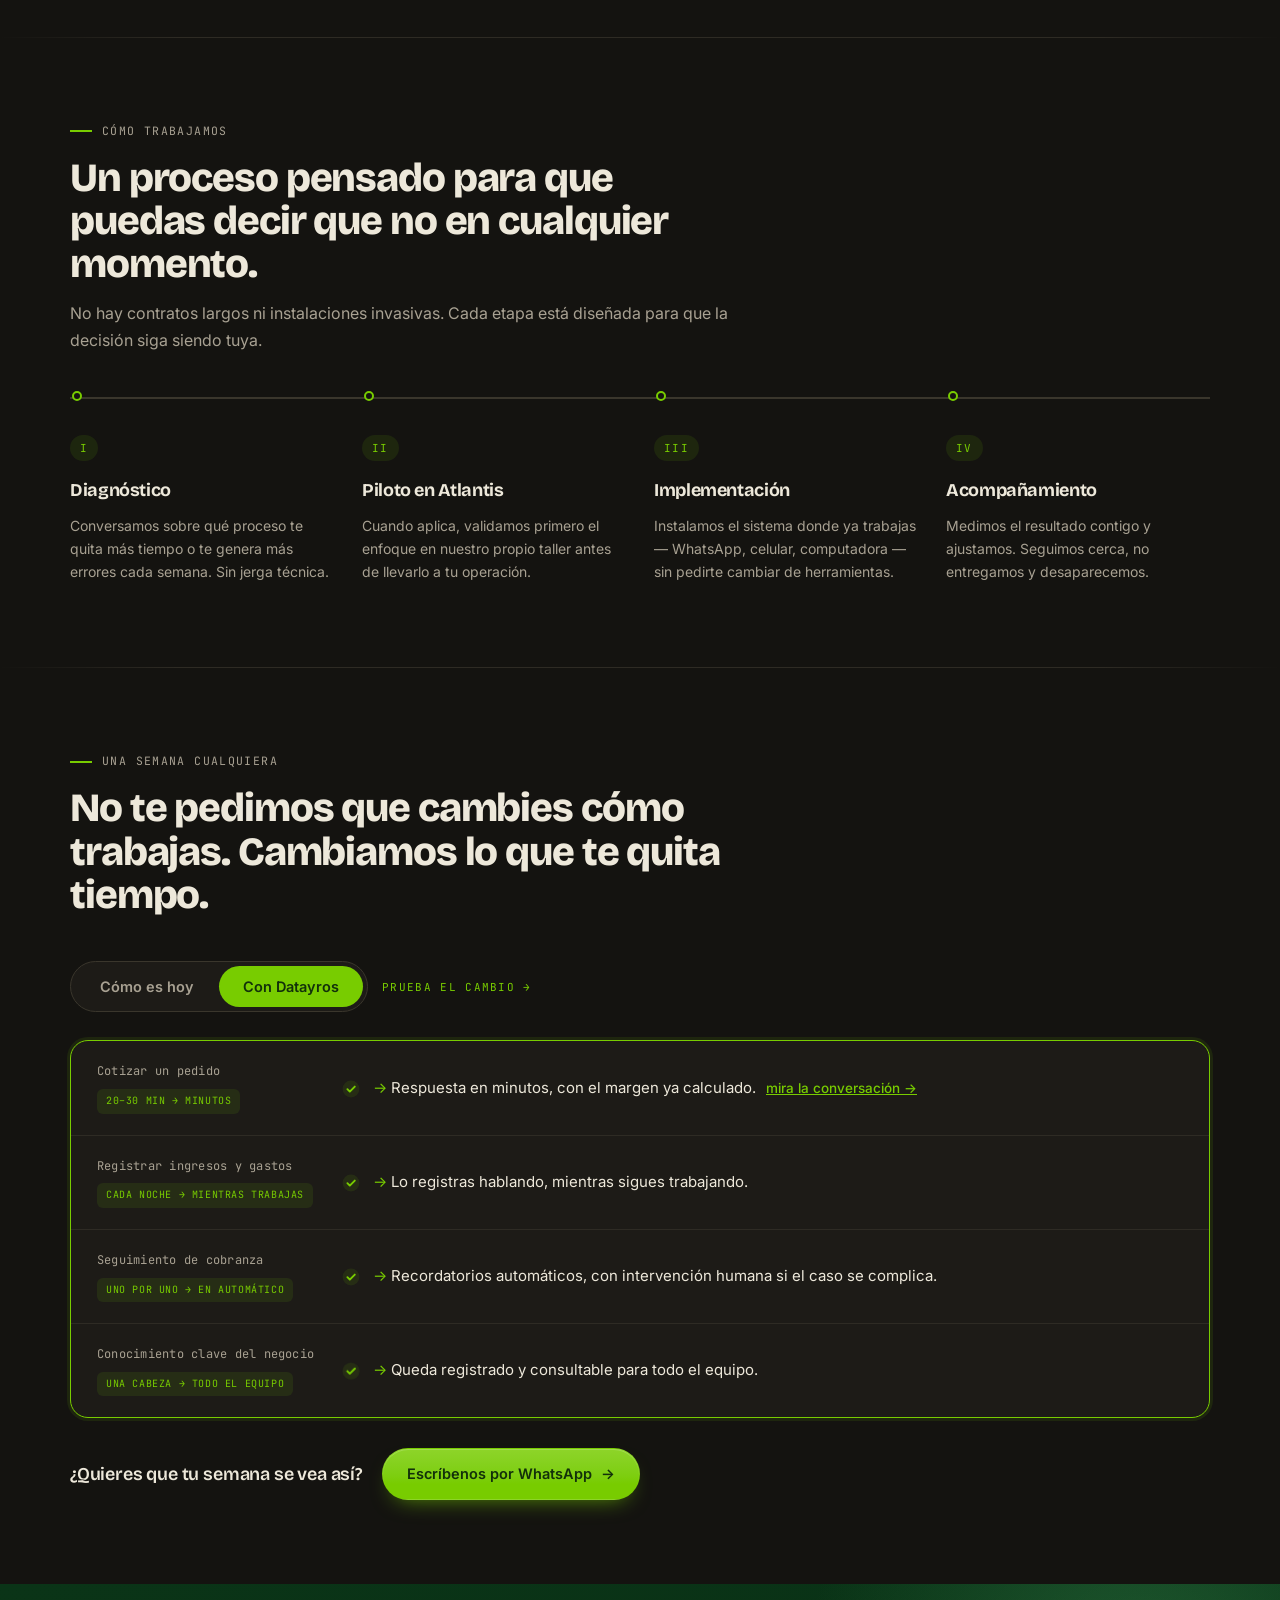
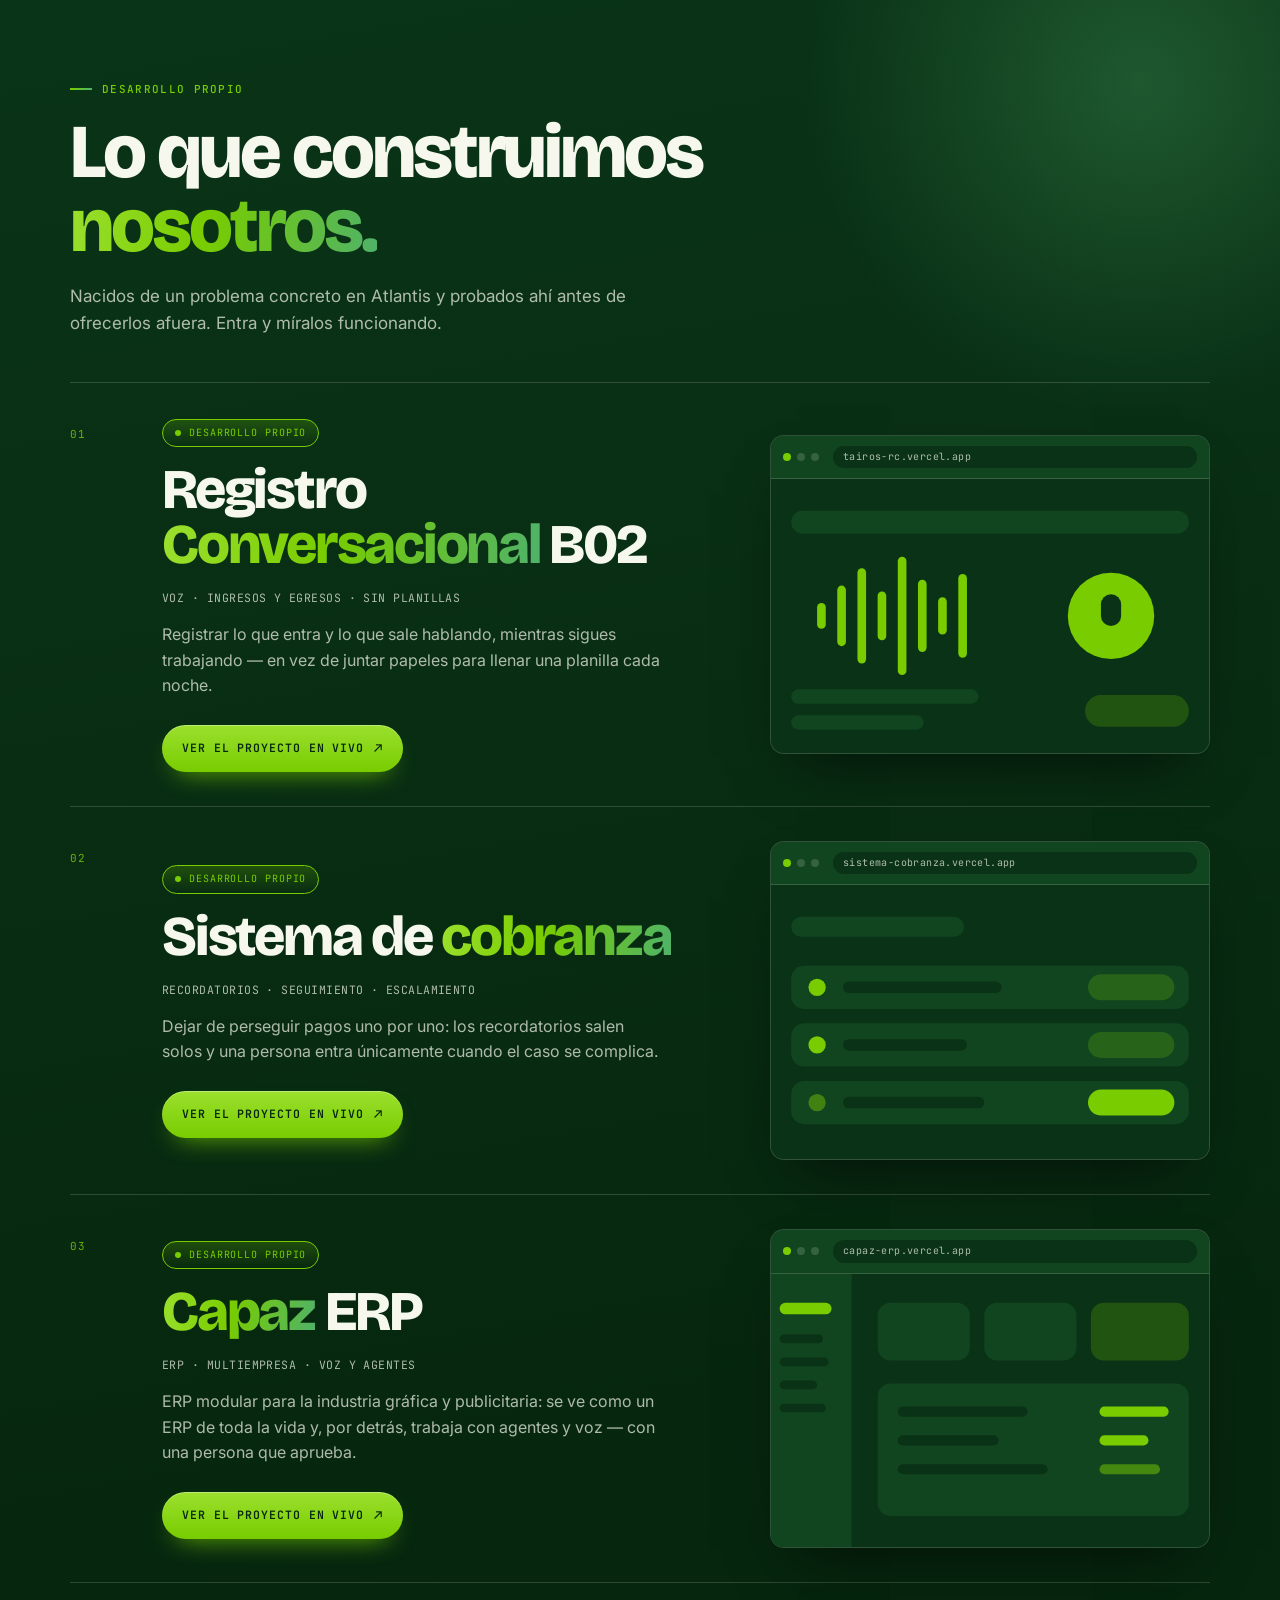
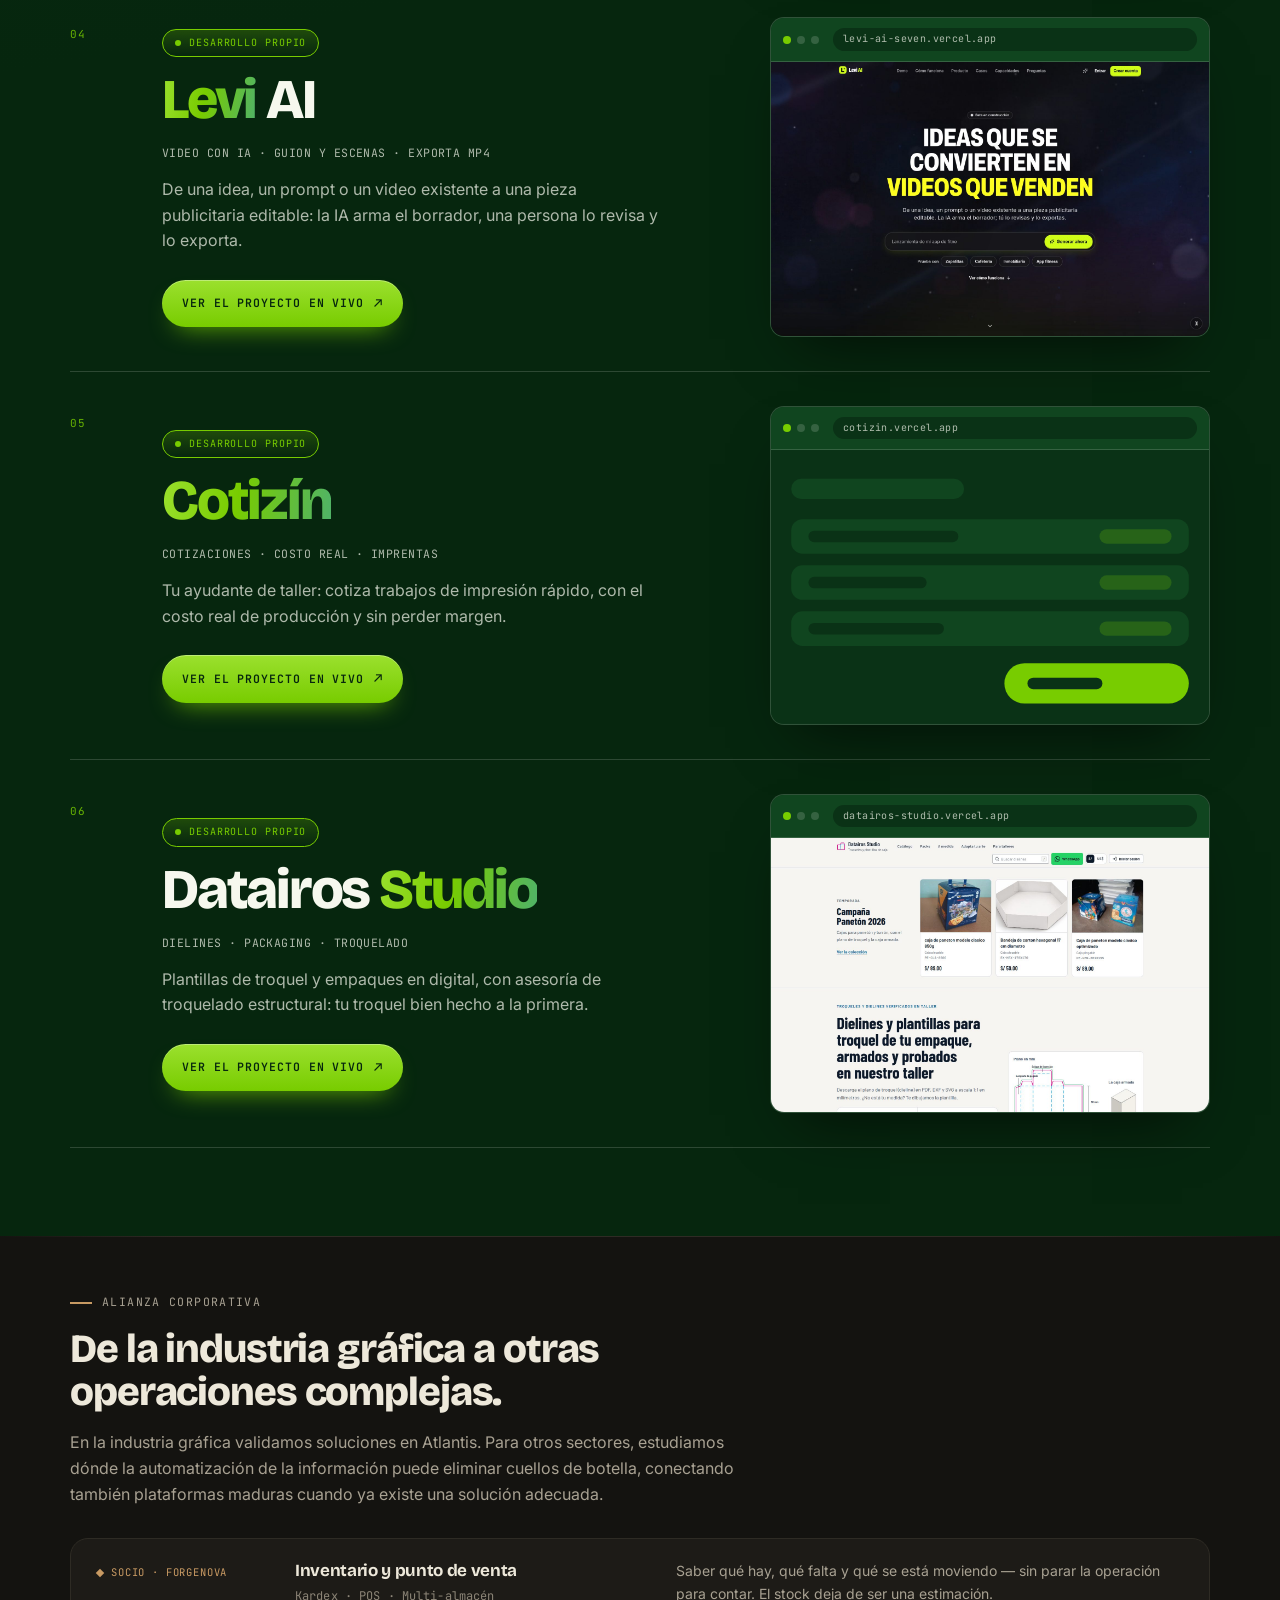
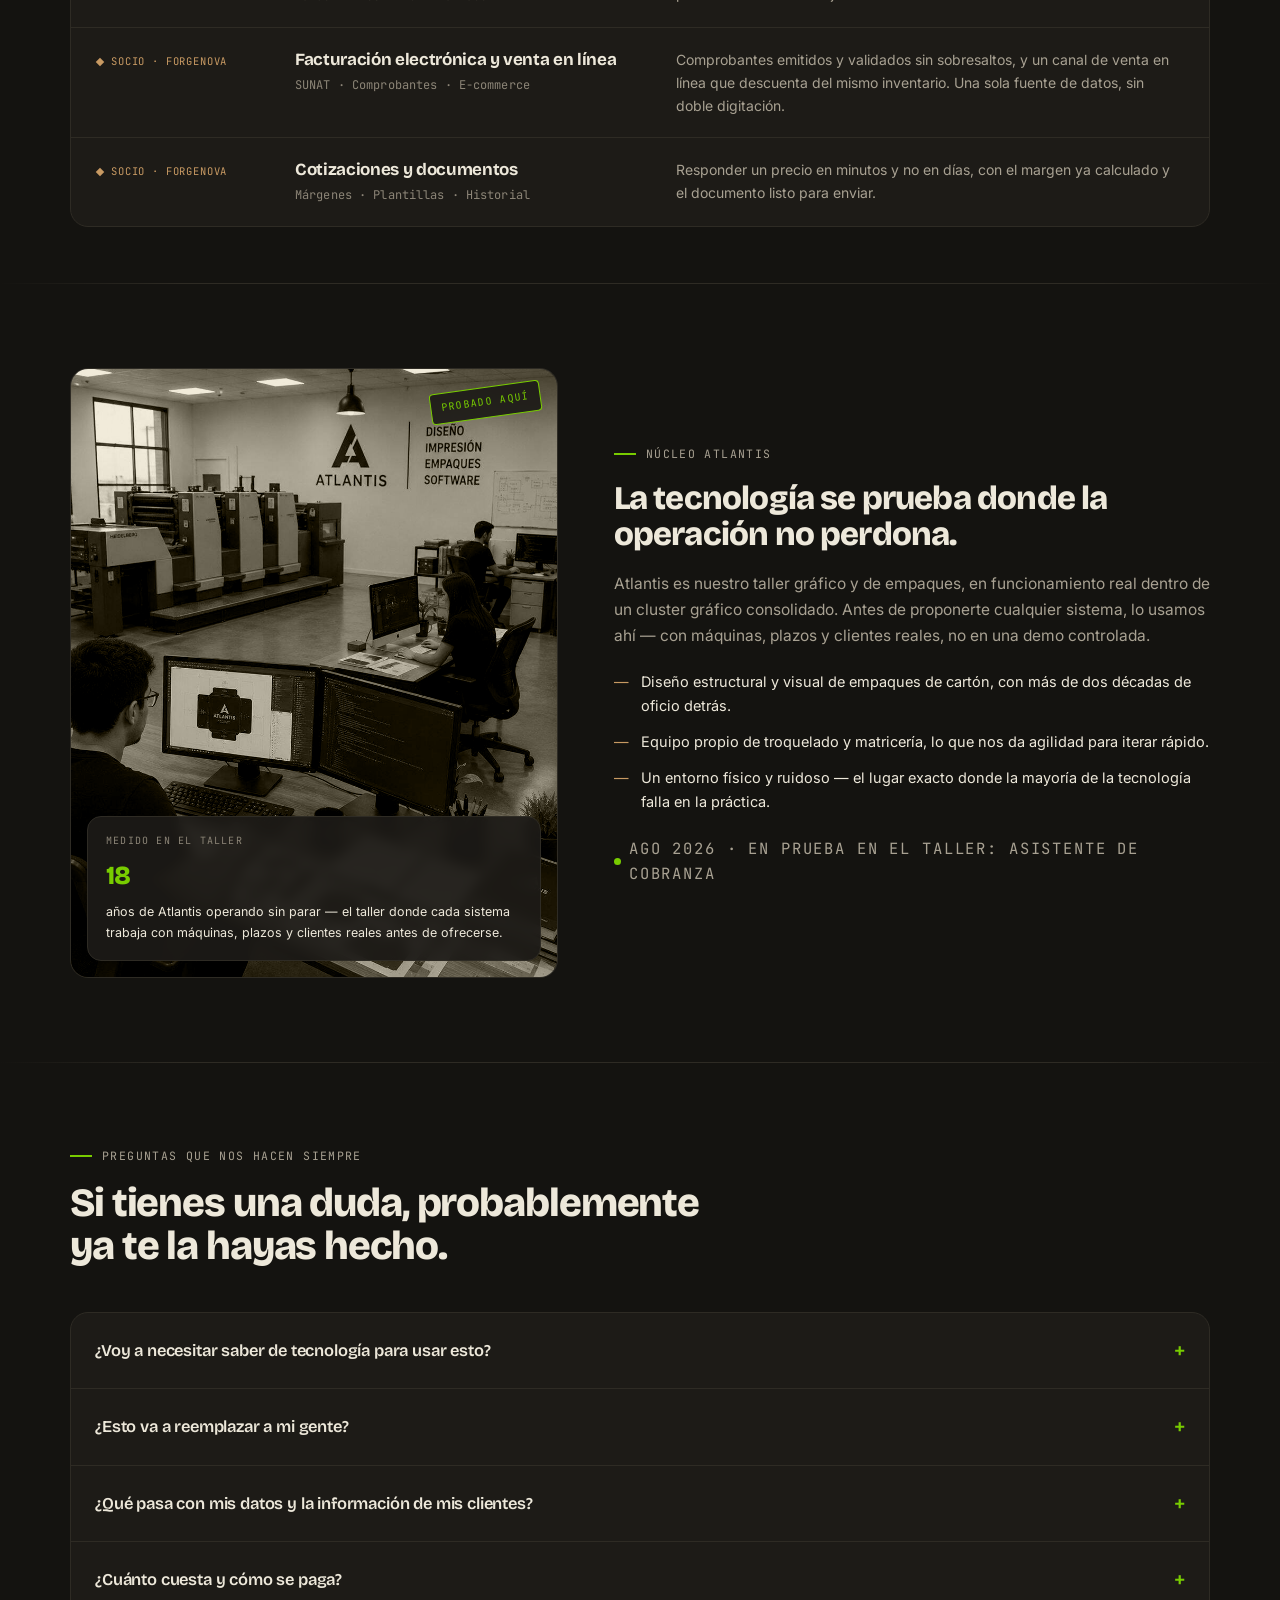
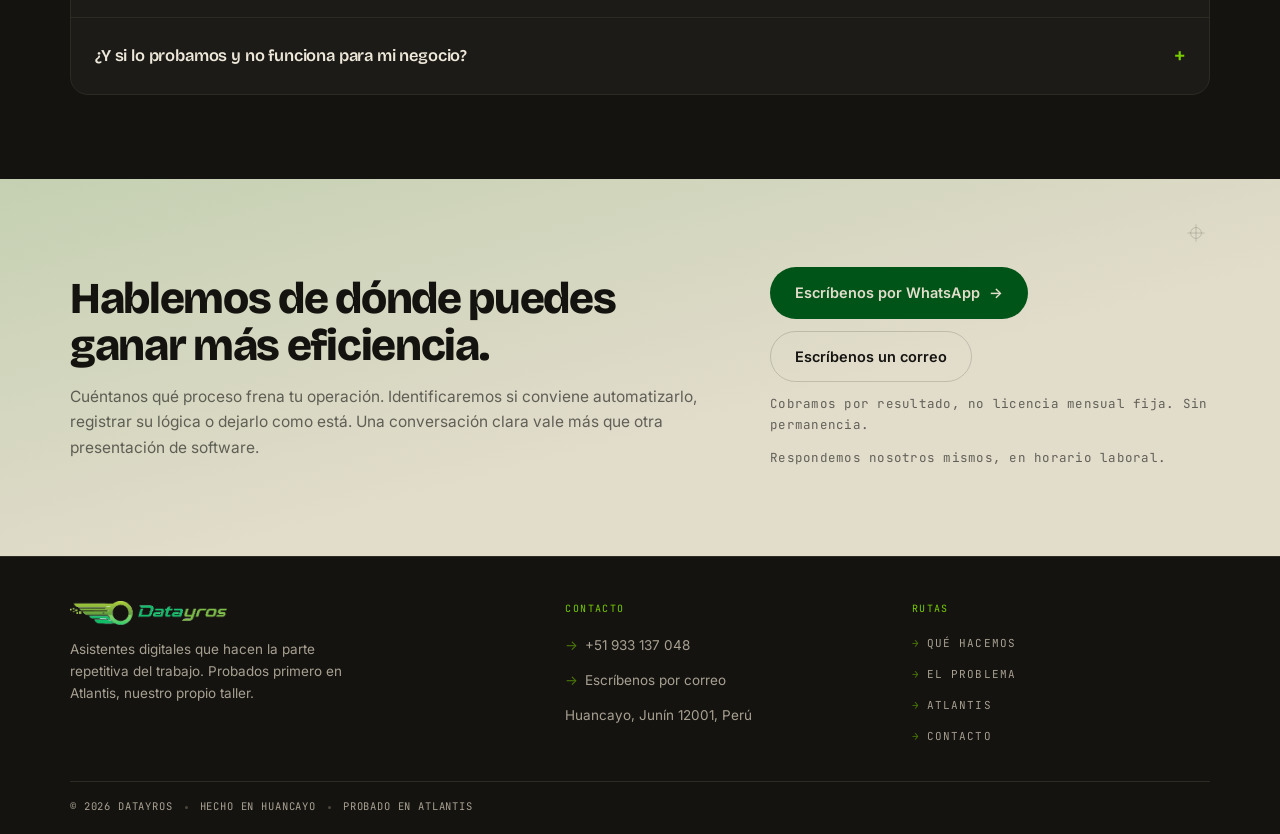
==== commit 0754aafb: "Aviso con el número de WhatsApp, correo datayros@gmail.com y código postal Al tocar cualquier enlace" ====
--- a/index.html
+++ b/index.html
@@ -71,6 +71,8 @@
  "address": {
   "@type": "PostalAddress",
   "addressLocality": "Huancayo",
+  "addressRegion": "Junín",
+  "postalCode": "12001",
   "addressCountry": "PE"
  },
  "contactPoint": {
@@ -835,7 +837,7 @@
         <a class="footer-line" href="#" data-whatsapp><span class="fl-arr" aria-hidden="true">→</span>+51 933 137 048</a>
         <a class="footer-line" href="#" data-email><span class="fl-arr" aria-hidden="true">→</span>Escríbenos por correo</a>
         <a class="footer-line" data-linkedin href="#"><span class="fl-arr" aria-hidden="true">→</span>LinkedIn de Moisés</a>
-        <p class="footer-line is-text">Huancayo, Perú</p>
+        <p class="footer-line is-text">Huancayo, Junín 12001, Perú</p>
       </div>
       <div class="footer-col">
         <p class="footer-label mono">Rutas</p>
--- a/css/style.css
+++ b/css/style.css
@@ -56,8 +56,8 @@
   --veil-text:rgba(250,250,247,.88);
   --veil-line:rgba(250,250,247,.3);
   --badge-bg:rgba(255,255,255,0.9);
-  --shadow-card:0 24px 60px -28px rgba(15,15,13,0.22), 0 2px 8px rgba(15,15,13,0.05);
-  --shadow-hover:0 14px 34px -18px rgba(15,15,13,0.28);
+  --shadow-card:0 28px 64px -32px rgba(0,60,20,0.26), 0 2px 10px rgba(0,60,20,0.05);
+  --shadow-hover:0 16px 38px -20px rgba(0,60,20,0.30);
   --shadow-float:0 14px 34px -14px rgba(15,15,13,0.4);
   --shadow-panel:0 28px 60px -24px rgba(15,15,13,0.38);
 
@@ -75,17 +75,19 @@
   --band-mute:rgba(250,250,247,.62);   /* 5.9:1 sobre --band-bg */
   --band-lit:#78CC00;                  /* 7.2:1 sobre --band-bg */
   --band-tab:rgba(120,204,0,.12);
-  /* Vitrina de proyectos (#productos): coral sobre tinta cálida. Único
-     acento no verde de la página: reservado a lo que se puede abrir y probar. */
-  --pj-bg:#1B1411;
-  --pj-ink:#FBF4EE;
-  --pj-mute:rgba(251,244,238,.66);     /* 6.9:1 sobre --pj-bg */
-  --pj-line:rgba(251,244,238,.14);
-  --pj-accent:#FF7A59;                 /* 7.3:1 sobre --pj-bg */
-  --pj-accent-soft:rgba(255,122,89,.28);
-  --pj-glow:rgba(255,122,89,.20);
-  --pj-mock-bg:#251B17;
-  --pj-mock-line:#33261F;
+  /* Vitrina de proyectos (#productos): los tres verdes de la marca — verde
+     fuerte de fondo, verde suave para brillos y lima para lo que se puede abrir. */
+  --pj-bg:#00240B;
+  --pj-bg-2:#003A12;
+  --pj-ink:#F6F8EE;
+  --pj-mute:rgba(246,248,238,.70);     /* 7.9:1 sobre --pj-bg */
+  --pj-line:rgba(246,248,238,.14);
+  --pj-accent:#78CC00;                 /* 9.4:1 sobre --pj-bg */
+  --pj-soft:#4FB26A;                   /* verde suave */
+  --pj-accent-soft:rgba(120,204,0,.22);
+  --pj-glow:rgba(79,178,106,.34);
+  --pj-mock-bg:#05300F;
+  --pj-mock-line:#0B4318;
 
   /* Grano de papel: multiplicar oscurece apenas el papel de día. A esta
      opacidad el contraste AA del texto no se toca. */
@@ -131,11 +133,12 @@
   --band-mute:rgba(20,19,16,.62);      /* 4.7:1 sobre --band-bg */
   --band-lit:#005418;                  /* 8.1:1 sobre --band-bg */
   --band-tab:rgba(0,132,20,.10);
-  --pj-bg:#2A1812;
-  --pj-line:rgba(251,244,238,.16);
-  --pj-glow:rgba(255,122,89,.26);
-  --pj-mock-bg:#33201A;
-  --pj-mock-line:#43291F;
+  --pj-bg:#06260E;
+  --pj-bg-2:#0A3417;
+  --pj-line:rgba(246,248,238,.16);
+  --pj-glow:rgba(79,178,106,.30);
+  --pj-mock-bg:#0A3216;
+  --pj-mock-line:#10451F;
   --shadow-card:0 26px 60px -30px rgba(0,0,0,0.85);
   --shadow-hover:0 16px 36px -20px rgba(0,0,0,0.8);
   --shadow-float:0 16px 38px -16px rgba(0,0,0,0.85);
@@ -1193,7 +1196,7 @@
 .pj-tags{ display:block; margin-top:16px; color:var(--pj-mute); font-size:11.5px; letter-spacing:.04em; }
 .pj-sub{ display:block; margin-top:14px; max-width:50ch; font-size:16px; line-height:1.6; color:var(--pj-mute); }
 .pj-go{ display:inline-flex; align-items:center; gap:10px; margin-top:26px; padding:12px 20px;
-  border-radius:999px; background:var(--pj-accent); color:#1B1411; font-size:11.5px;
+  border-radius:999px; background:var(--pj-accent); color:var(--pj-bg); font-size:11.5px;
   letter-spacing:.08em; font-weight:600;
   transition:transform .2s var(--ease-out), box-shadow .2s var(--ease-out); }
 .pj-go .arr{ display:inline-block; font-size:14px; transition:transform .2s var(--ease-out); }
@@ -1246,3 +1249,98 @@
 @media (prefers-reduced-motion:reduce){
   .pj-shot, .pj-title, .pj-go, .pj-go .arr{ transition:none; }
 }
+
+
+/* ── Acabado general (sin mover nada) ─────────────────────────────────────────
+   Capa de pulido: no cambia medidas, posiciones ni textos. Solo profundidad,
+   brillo y respuesta al puntero, con los mismos verdes de la marca. */
+
+/* Líneas entre secciones: mismo 1px, pero se desvanecen hacia los bordes. */
+section + section{ border-top:1px solid transparent;
+  border-image:linear-gradient(90deg, transparent, var(--line) 14%, var(--line) 86%, transparent) 1; }
+.capband + section, .pjband{ border-image:none; }
+
+/* Barra superior más fina y con más cristal. */
+nav{ -webkit-backdrop-filter:saturate(1.5) blur(14px); backdrop-filter:saturate(1.5) blur(14px); }
+
+/* Botón principal: degradado verde fuerte → verde suave, con luz en el borde
+   superior y sombra del mismo color. Funciona en día y noche (usa --accent). */
+.btn-primary, .submit-btn{
+  background-image:linear-gradient(180deg, color-mix(in srgb, var(--accent) 84%, #fff) 0%, var(--accent) 70%);
+  box-shadow:inset 0 1px 0 rgba(255,255,255,.18), 0 10px 22px -12px color-mix(in srgb, var(--accent) 75%, transparent); }
+.cta-final .btn-primary{ background-image:none; box-shadow:none; }
+
+/* Tarjeta del formulario: luz verde suave que respira. */
+.form-card{ background-image:linear-gradient(180deg, color-mix(in srgb, var(--accent) 3%, var(--card)) 0%, var(--card) 38%); }
+
+/* Franjas verdes con profundidad: dos tonos del mismo verde, sin cambiar el fondo base. */
+.capband{ background:linear-gradient(165deg, color-mix(in srgb, var(--band-bg) 78%, #3E9A3E) 0%, var(--band-bg) 58%); }
+.cta-final{ background:linear-gradient(165deg, color-mix(in srgb, var(--band-bg) 82%, #3E9A3E) 0%, var(--band-bg) 60%); }
+.pjband{ background:linear-gradient(170deg, var(--pj-bg-2) 0%, var(--pj-bg) 55%); }
+.pjband::before{ background:radial-gradient(circle, var(--pj-glow) 0%, transparent 66%); }
+
+/* Palabra destacada de la vitrina: lima → verde suave. */
+.pj-lead em, .pj-title em{ background:linear-gradient(100deg, #9BE02E 0%, #78CC00 45%, var(--pj-soft) 100%);
+  -webkit-background-clip:text; background-clip:text; -webkit-text-fill-color:transparent; color:var(--pj-accent); }
+.pj-kicker::before{ background:linear-gradient(90deg, var(--pj-accent), var(--pj-soft)); }
+.pj-tag{ background:linear-gradient(180deg, var(--pj-accent-soft), transparent); }
+.pj-go{ background-image:linear-gradient(180deg, #9BE02E, var(--pj-accent));
+  box-shadow:inset 0 1px 0 rgba(255,255,255,.35), 0 12px 26px -14px var(--pj-accent); }
+.pj-shot{ box-shadow:0 30px 60px -28px rgba(0,0,0,.65), 0 0 0 1px rgba(246,248,238,.04) inset; }
+
+/* Foco de luz que sigue al puntero sobre las tarjetas y las ventanas. */
+.cap::before, .pj-shot::after{ content:''; position:absolute; inset:0; border-radius:inherit;
+  pointer-events:none; opacity:0; transition:opacity .35s var(--ease-out); }
+.cap::before{ z-index:0;
+  background:radial-gradient(280px circle at var(--mx,50%) var(--my,0%), color-mix(in srgb, var(--band-lit) 22%, transparent), transparent 70%); }
+.pj-shot{ position:relative; }
+.pj-shot::after{ z-index:2;
+  background:radial-gradient(320px circle at var(--mx,50%) var(--my,0%), rgba(155,224,46,.16), transparent 70%); }
+.cap-body, .cap-go{ position:relative; z-index:1; }
+.cap-n{ z-index:1; }
+@media (hover:hover) and (pointer:fine){
+  .cap:hover::before, a.pj:not(.pj-soon):hover .pj-shot::after{ opacity:1; }
+}
+
+/* Entrada de bloques algo más lenta y suave. */
+.reveal{ transition:opacity .8s var(--ease-out), transform .8s var(--ease-out); }
+
+/* Brillo ambiental del hero: un halo verde que deriva muy despacio. */
+.hero::before{ content:''; position:absolute; top:-18%; right:-12%; width:min(62vw,860px); aspect-ratio:1;
+  background:radial-gradient(closest-side at 38% 38%, rgba(120,204,0,.12), transparent),
+             radial-gradient(closest-side at 66% 64%, rgba(0,138,20,.10), transparent);
+  pointer-events:none; }
+[data-theme="night"] .hero::before{ opacity:.7; }
+@media (prefers-reduced-motion:no-preference){
+  .hero::before{ animation:ambient 26s ease-in-out infinite alternate; will-change:transform; }
+  @keyframes ambient{ from{ transform:translate3d(0,0,0) scale(1); } to{ transform:translate3d(-4%,6%,0) scale(1.08); } }
+}
+
+
+/* ── Aviso con el número de WhatsApp ──────────────────────────────────────────
+   Aparece al tocar cualquier enlace a WhatsApp. Verde fuerte con el número en
+   lima; por encima del chat (90) y por debajo del skip-link (200). */
+.wa-toast{ position:fixed; left:50%; bottom:24px; z-index:95; width:min(92vw,400px);
+  padding:16px 44px 16px 18px; border-radius:18px; color:#F6F8EE;
+  background:linear-gradient(165deg, #0A4A1C 0%, #00330E 70%);
+  border:1px solid rgba(120,204,0,.35); box-shadow:0 24px 50px -18px rgba(0,30,10,.65);
+  opacity:0; visibility:hidden; transform:translate(-50%,14px);
+  transition:opacity .35s var(--ease-out), transform .35s var(--ease-out), visibility 0s .35s; }
+.wa-toast.show{ opacity:1; visibility:visible; transform:translate(-50%,0);
+  transition:opacity .35s var(--ease-out), transform .35s var(--ease-out); }
+.wa-toast p{ margin:0; }
+.wa-toast-t{ font-family:'Bricolage Grotesque',sans-serif; font-weight:700; font-size:16px; }
+.wa-toast-s{ margin-top:3px !important; font-size:13px; color:rgba(246,248,238,.72); }
+.wa-toast-row{ display:flex; align-items:center; justify-content:space-between; gap:12px; margin-top:12px; }
+.wa-toast-num{ font-size:19px; letter-spacing:.04em; text-transform:none; color:#78CC00;
+  text-decoration:none; user-select:all; -webkit-user-select:all; }
+.wa-toast-copy{ flex-shrink:0; border:none; cursor:pointer; padding:8px 16px; border-radius:999px;
+  background:#78CC00; color:#00330E; font:600 13px 'Inter',sans-serif;
+  transition:transform .2s var(--ease-out), background .2s var(--ease-out); }
+@media (hover:hover) and (pointer:fine){ .wa-toast-copy:hover{ transform:translateY(-1px); background:#8BE000; } }
+.wa-toast-x{ position:absolute; top:8px; right:10px; width:28px; height:28px; border:none; cursor:pointer;
+  background:none; color:rgba(246,248,238,.7); font-size:20px; line-height:1; border-radius:50%; }
+.wa-toast-x:hover{ color:#F6F8EE; }
+.wa-toast :focus-visible{ outline:2px solid #78CC00; outline-offset:2px; }
+@media (max-width:640px){ .wa-toast{ bottom:88px; } }
+@media (prefers-reduced-motion:reduce){ .wa-toast, .wa-toast.show{ transition:none; } }
